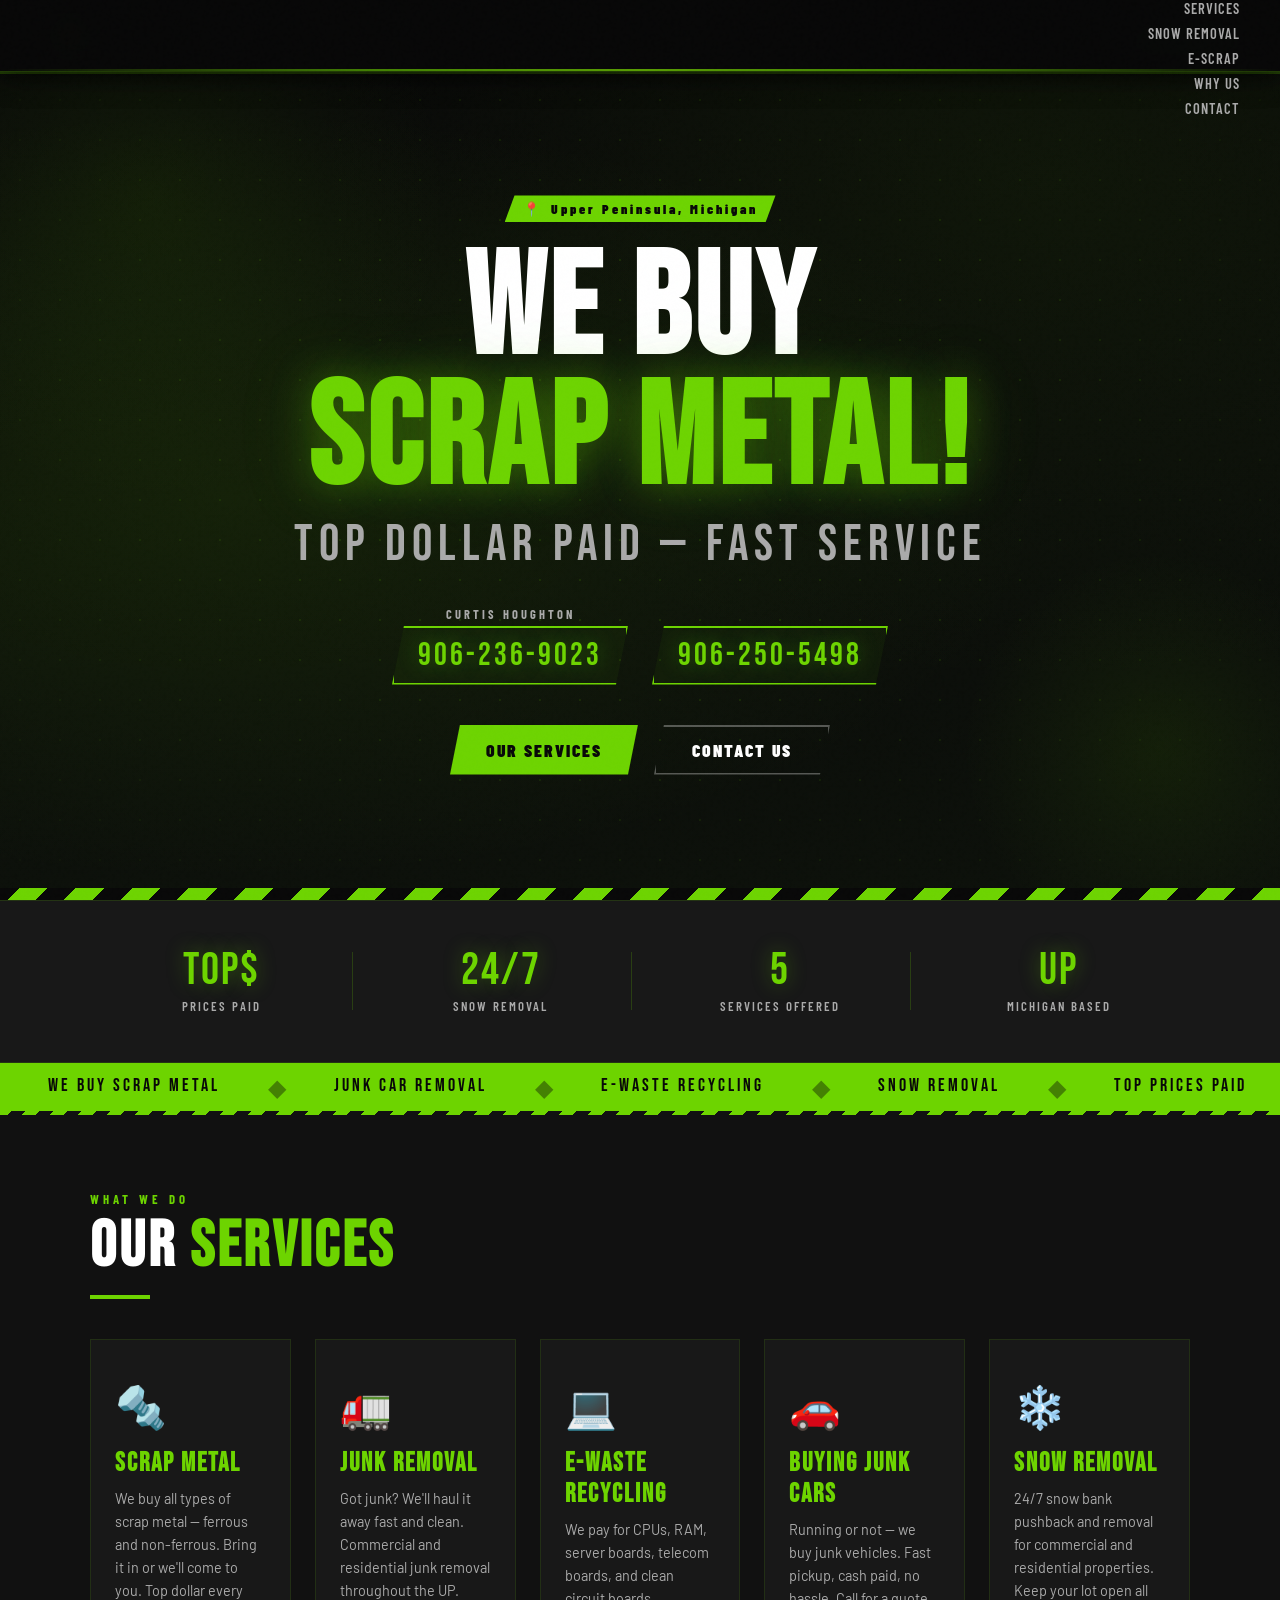
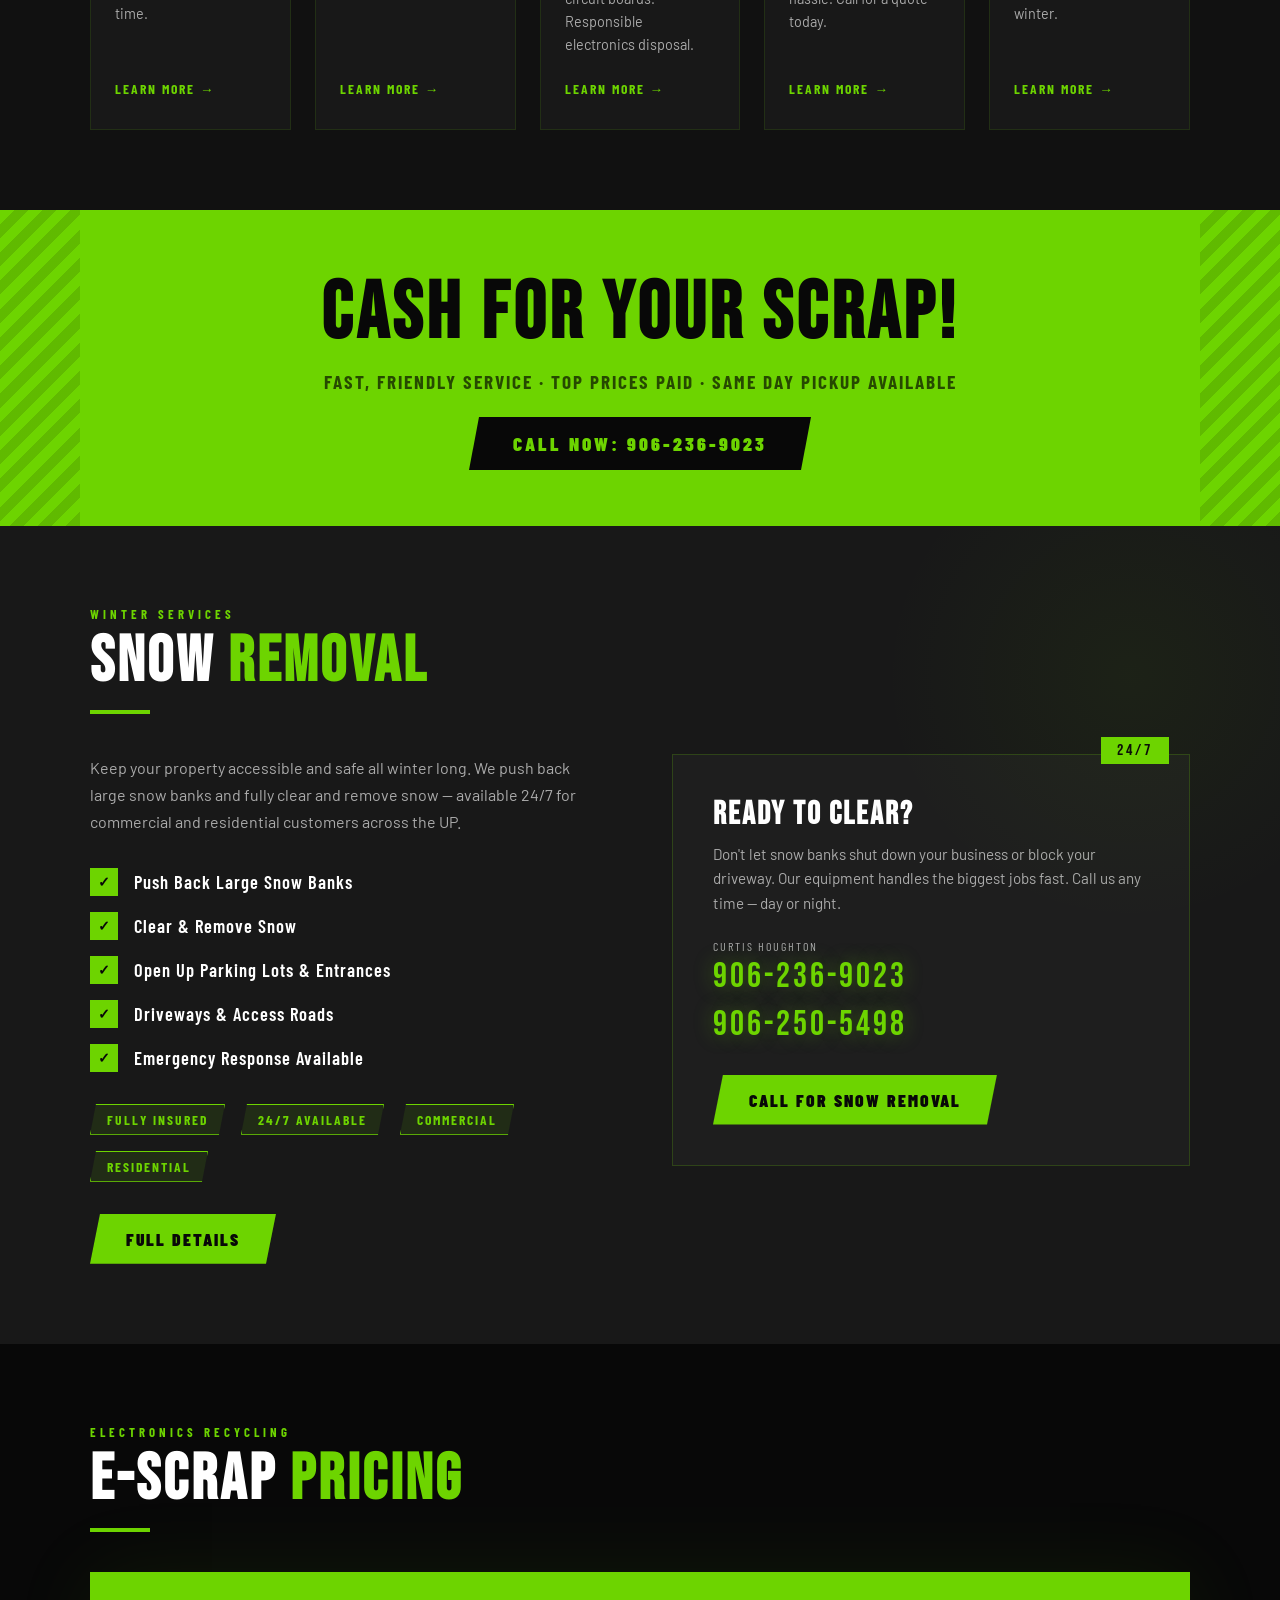
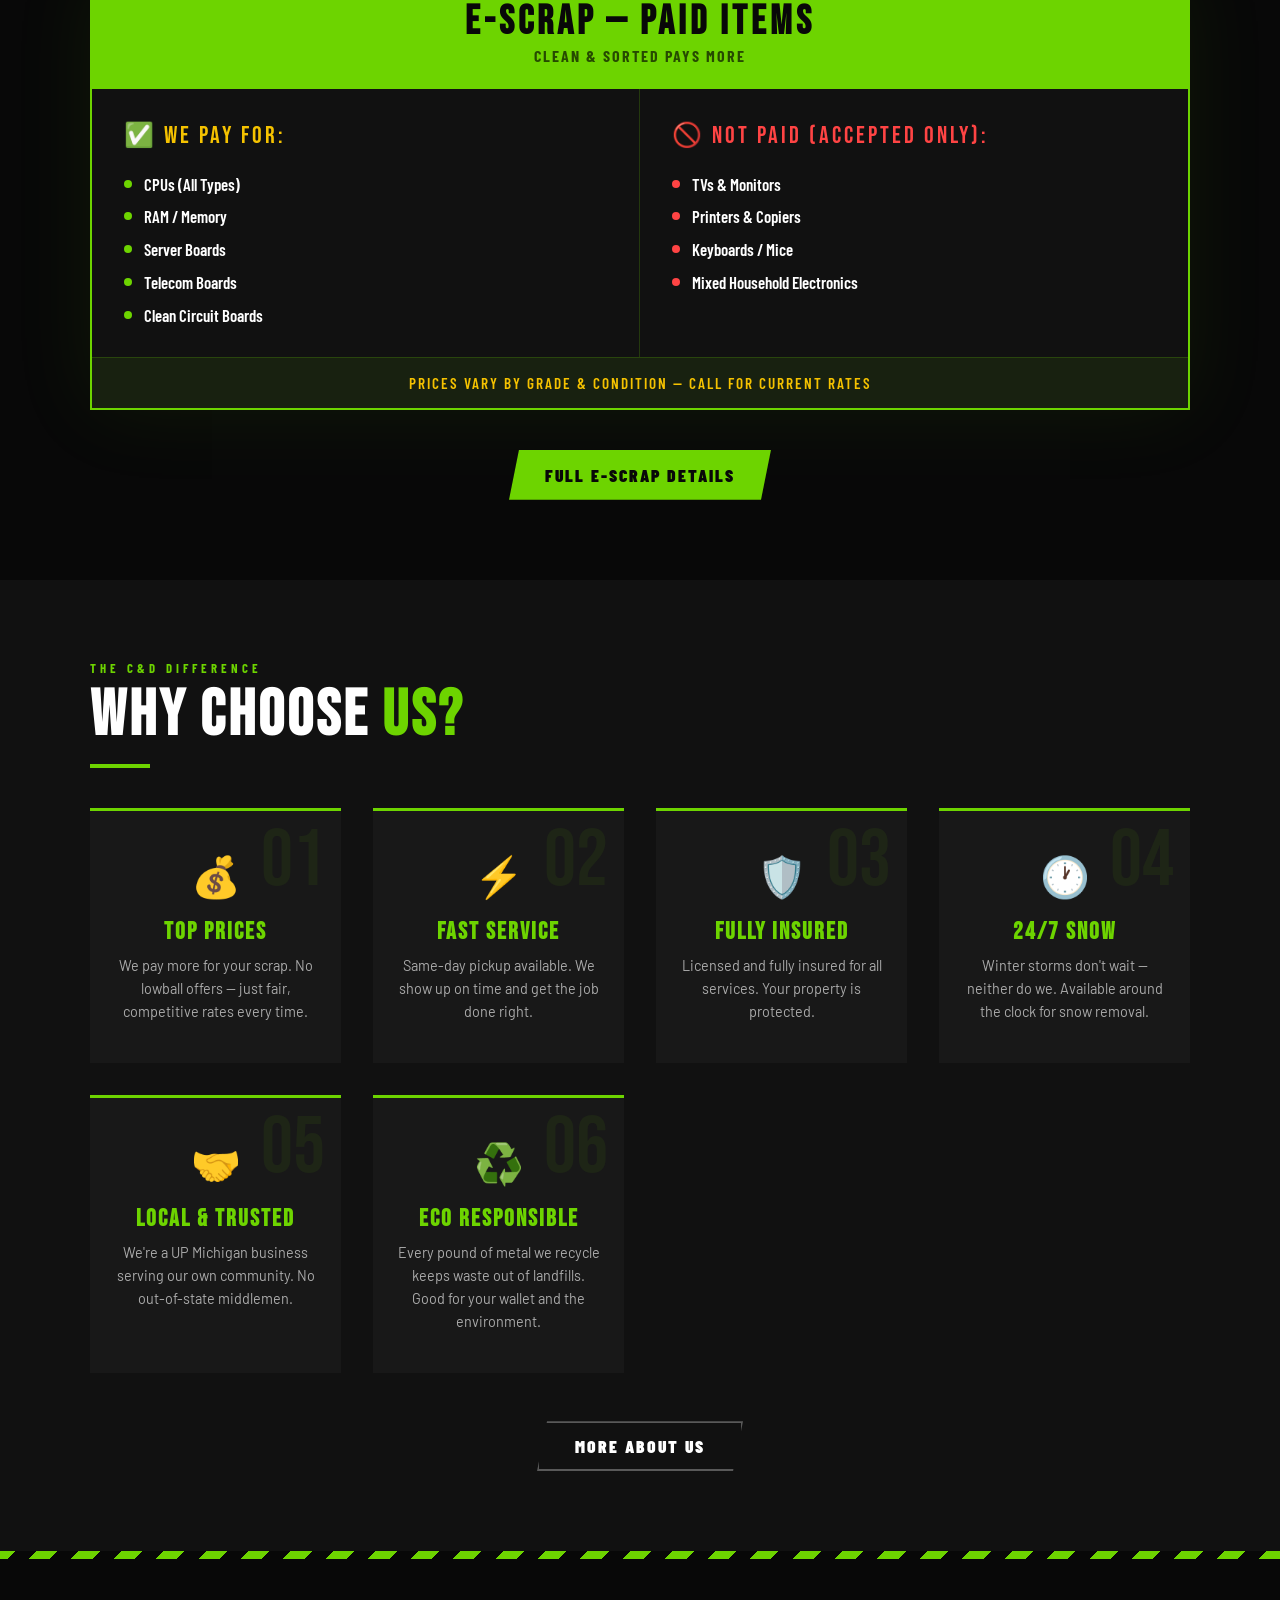
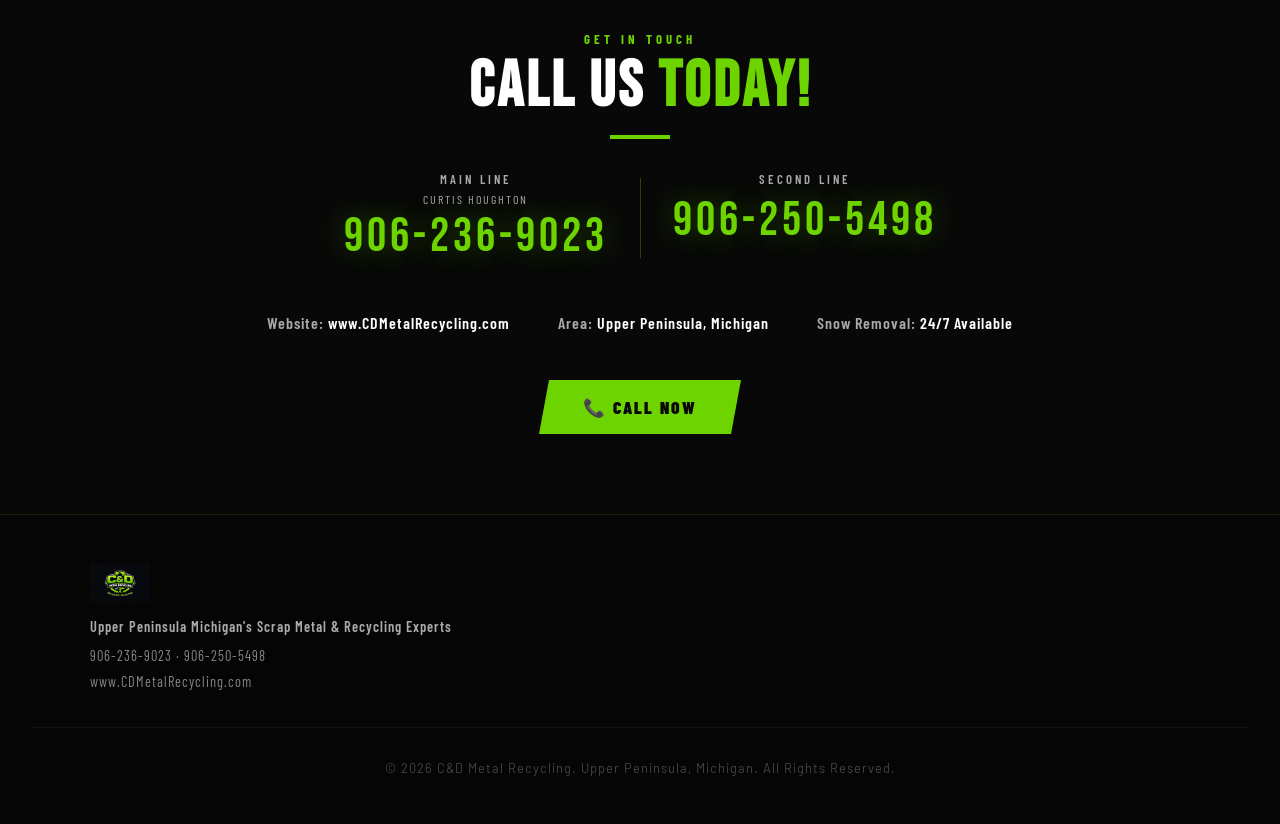
==== index.html @ 061570cd "Rename index (1).html to index.html" ====
<!DOCTYPE html>
<html lang="en">
<head>
<meta charset="UTF-8">
<meta name="viewport" content="width=device-width, initial-scale=1.0">
<title>C&D Metal Recycling | We Buy Scrap Metal | Marquette, MI</title>
<meta name="description" content="C&D Metal Recycling buys scrap metal, junk cars, and e-waste in Michigan's Upper Peninsula. 24/7 snow removal. Call 906-236-9023 for a same-day quote.">
<meta property="og:title" content="C&D Metal Recycling | We Buy Scrap Metal | UP Michigan">
<meta property="og:description" content="Top dollar paid for scrap metal, junk cars & e-waste. 24/7 snow removal. Serving the Upper Peninsula of Michigan.">
<meta property="og:image" content="logo.png">
<meta property="og:type" content="website">
<link rel="canonical" href="https://www.cdmetalrecycling.com/">
<link rel="icon" href="logo.png">
<link rel="preconnect" href="https://fonts.googleapis.com">
<link rel="preconnect" href="https://fonts.gstatic.com" crossorigin>
<link rel="stylesheet" href="https://fonts.googleapis.com/css2?family=Bebas+Neue&family=Barlow+Condensed:wght@400;600;700;900&family=Barlow:wght@400;500;600&display=swap" media="print" onload="this.media='all'">
<noscript><link rel="stylesheet" href="https://fonts.googleapis.com/css2?family=Bebas+Neue&family=Barlow+Condensed:wght@400;600;700;900&family=Barlow:wght@400;500;600&display=swap"></noscript>
<link rel="stylesheet" href="shared.css">
<noscript><style>.reveal { opacity: 1; transform: none; }</style></noscript>
<style>
  /* ── HERO ── */
  .hero {
    min-height: 100vh; display: flex; align-items: center; justify-content: center;
    position: relative; overflow: hidden; padding-top: 70px;
  }
  .hero-bg {
    position: absolute; inset: 0;
    background:
      radial-gradient(ellipse at 18% 55%, rgba(109,212,0,0.10) 0%, transparent 55%),
      radial-gradient(ellipse at 82% 20%, rgba(109,212,0,0.06) 0%, transparent 50%),
      linear-gradient(180deg, #080808 0%, #0c100a 100%);
  }
  .hero-bg::after {
    content: '';
    position: absolute; inset: 0;
    background-image: radial-gradient(rgba(109,212,0,0.12) 1px, transparent 1px);
    background-size: 40px 40px;
    mask-image: radial-gradient(ellipse 80% 80% at 50% 50%, black 30%, transparent 100%);
  }
  .hero-orb {
    position: absolute; border-radius: 50%; pointer-events: none;
    background: radial-gradient(circle, rgba(109,212,0,0.08), transparent 70%);
    animation: pulse-orb 6s ease-in-out infinite;
  }
  .hero-orb-1 { width: 600px; height: 600px; top: -100px; left: -150px; animation-delay: 0s; }
  .hero-orb-2 { width: 400px; height: 400px; bottom: -50px; right: -80px; animation-delay: 3s; }
  @keyframes pulse-orb { 0%,100% { transform: scale(1); opacity: 0.6; } 50% { transform: scale(1.1); opacity: 1; } }
  .hero-stripes {
    position: absolute; bottom: 0; left: 0; right: 0; height: 12px;
    background: repeating-linear-gradient(-45deg, var(--green) 0px, var(--green) 20px, #080808 20px, #080808 40px);
  }
  .hero-content {
    position: relative; z-index: 2; text-align: center;
    padding: 2rem; max-width: 1000px;
    animation: fadeUp 0.9s ease both;
  }
  @keyframes fadeUp { from { opacity: 0; transform: translateY(40px); } to { opacity: 1; transform: translateY(0); } }
  .hero-tag {
    display: inline-flex; align-items: center; gap: 8px;
    background: var(--green); color: var(--black);
    font-family: 'Barlow Condensed', sans-serif; font-weight: 900;
    font-size: 0.85rem; letter-spacing: 3px; padding: 5px 18px;
    margin-bottom: 1.5rem;
    clip-path: polygon(10px 0%, 100% 0%, calc(100% - 10px) 100%, 0% 100%);
  }
  .hero h1 {
    font-family: 'Bebas Neue', sans-serif;
    font-size: clamp(4rem, 12vw, 9rem);
    line-height: 0.9; letter-spacing: 4px; margin-bottom: 0.5rem;
  }
  .hero h1 .green { color: var(--green); text-shadow: 0 0 40px var(--green-glow), 0 0 80px rgba(109,212,0,0.2); }
  .hero-sub {
    font-family: 'Bebas Neue', sans-serif;
    font-size: clamp(1.8rem, 5vw, 3.2rem);
    color: var(--gray); letter-spacing: 6px; margin-bottom: 2rem;
  }
  .hero-phones { display: flex; gap: 1.5rem; justify-content: center; flex-wrap: wrap; margin-bottom: 2.5rem; align-items: flex-end; }
  .phone-badge-wrap { display: flex; flex-direction: column; align-items: center; gap: 5px; }
  .phone-badge-name { font-family: 'Barlow Condensed', sans-serif; font-weight: 700; font-size: 0.78rem; letter-spacing: 3px; text-transform: uppercase; color: var(--gray); }
  .phone-badge {
    font-family: 'Bebas Neue', sans-serif; font-size: 2rem;
    color: var(--green); text-shadow: 0 0 20px var(--green-glow);
    letter-spacing: 3px; border: 2px solid var(--green);
    padding: 8px 24px; position: relative; text-decoration: none;
    transition: all 0.2s;
    clip-path: polygon(12px 0%, 100% 0%, calc(100% - 12px) 100%, 0% 100%);
    background: rgba(109,212,0,0.05);
  }
  .phone-badge:hover { background: var(--green); color: var(--black); text-shadow: none; transform: scale(1.05); }
  .hero-btns { display: flex; gap: 1rem; justify-content: center; flex-wrap: wrap; }

  /* ── STATS STRIP ── */
  .stats-strip {
    background: var(--dark2); border-top: 1px solid rgba(109,212,0,0.15);
    border-bottom: 1px solid rgba(109,212,0,0.15); padding: 2rem;
  }
  .stats-inner { max-width: 1100px; margin: 0 auto; display: grid; grid-template-columns: repeat(4, 1fr); gap: 1rem; text-align: center; }
  @media (max-width: 640px) { .stats-inner { grid-template-columns: repeat(2, 1fr); } }
  .stat-item { padding: 1rem; position: relative; }
  .stat-item:not(:last-child)::after {
    content: ''; position: absolute; right: 0; top: 20%; bottom: 20%;
    width: 1px; background: rgba(109,212,0,0.2);
  }
  @media (max-width: 640px) { .stat-item:nth-child(2)::after, .stat-item:nth-child(4)::after { display: none; } }
  .stat-num {
    font-family: 'Bebas Neue', sans-serif; font-size: 2.8rem;
    color: var(--green); letter-spacing: 2px;
    text-shadow: 0 0 20px var(--green-glow); line-height: 1;
  }
  .stat-label {
    font-family: 'Barlow Condensed', sans-serif; font-weight: 600;
    font-size: 0.8rem; letter-spacing: 2px; color: var(--gray);
    text-transform: uppercase; margin-top: 4px;
  }

  /* ── TICKER ── */
  .ticker-bar { background: var(--green); padding: 12px 0; overflow: hidden; }
  .ticker-inner { display: flex; animation: ticker 22s linear infinite; white-space: nowrap; }
  .ticker-item { font-family: 'Bebas Neue', sans-serif; font-size: 1.1rem; letter-spacing: 3px; color: var(--black); padding: 0 3rem; }
  .ticker-sep { color: var(--black); opacity: 0.4; font-size: 1.5rem; line-height: 1; }
  @keyframes ticker { 0% { transform: translateX(0); } 100% { transform: translateX(-50%); } }

  /* ── SERVICES ── */
  #services { background: var(--dark); position: relative; padding: 5rem 2rem; }
  #services::before {
    content: ''; position: absolute; top: 0; left: 0; right: 0; height: 4px;
    background: repeating-linear-gradient(-45deg, var(--green) 0, var(--green) 10px, transparent 10px, transparent 20px);
  }
  .services-grid { display: grid; grid-template-columns: repeat(auto-fit, minmax(200px, 1fr)); gap: 1.5rem; }
  .service-card {
    background: var(--dark2); border: 1px solid rgba(109,212,0,0.12);
    padding: 2.5rem 1.5rem 2rem; position: relative; overflow: hidden;
    transition: all 0.3s; display: flex; flex-direction: column;
    text-decoration: none; color: inherit;
  }
  .service-card::before {
    content: ''; position: absolute; bottom: 0; left: 0; right: 0; height: 3px;
    background: linear-gradient(90deg, var(--green), var(--green-bright));
    transform: scaleX(0); transform-origin: left; transition: transform 0.35s;
  }
  .service-card::after {
    content: ''; position: absolute; top: 0; right: 0;
    width: 80px; height: 80px;
    background: radial-gradient(circle at top right, rgba(109,212,0,0.08), transparent 70%);
    transition: opacity 0.3s; opacity: 0;
  }
  .service-card:hover { border-color: rgba(109,212,0,0.45); transform: translateY(-6px); box-shadow: 0 16px 50px rgba(109,212,0,0.12); }
  .service-card:hover::before { transform: scaleX(1); }
  .service-card:hover::after { opacity: 1; }
  .service-icon { font-size: 2.6rem; margin-bottom: 1rem; display: block; }
  .service-card h3 { font-family: 'Bebas Neue', sans-serif; font-size: 1.6rem; letter-spacing: 2px; color: var(--green); margin-bottom: 0.5rem; }
  .service-card p { font-size: 0.9rem; color: var(--gray); line-height: 1.6; flex: 1; }
  .service-arrow {
    display: inline-flex; align-items: center; gap: 6px; margin-top: 1.5rem;
    font-family: 'Barlow Condensed', sans-serif; font-weight: 700;
    font-size: 0.85rem; letter-spacing: 2px; text-transform: uppercase;
    color: var(--green); transition: gap 0.2s;
  }
  .service-card:hover .service-arrow { gap: 10px; }

  /* CTA override — larger font than shared.css default */
  .cta-band h2 { font-size: clamp(2.5rem, 7vw, 5rem); }
  .cta-band p { font-size: 1.2rem; }

  /* ── SNOW REMOVAL ── */
  #snow { background: var(--dark2); position: relative; overflow: hidden; padding: 5rem 2rem; }
  #snow::after {
    content: ''; position: absolute; top: -100px; right: -100px;
    width: 500px; height: 500px;
    background: radial-gradient(circle, rgba(109,212,0,0.05) 0%, transparent 70%);
    pointer-events: none;
  }
  .snow-layout { display: grid; grid-template-columns: 1fr 1fr; gap: 4rem; align-items: start; }
  @media (max-width: 768px) { .snow-layout { grid-template-columns: 1fr; gap: 2rem; } }
  .snow-checklist { list-style: none; display: flex; flex-direction: column; gap: 1rem; margin-bottom: 2rem; }
  .snow-checklist li {
    display: flex; align-items: center; gap: 1rem;
    font-family: 'Barlow Condensed', sans-serif; font-weight: 600;
    font-size: 1.15rem; letter-spacing: 1px;
  }
  .snow-checklist li::before {
    content: '✓'; width: 28px; height: 28px;
    background: var(--green); color: var(--black); font-weight: 900;
    display: flex; align-items: center; justify-content: center;
    flex-shrink: 0; font-size: 0.9rem;
  }
  .snow-right {
    background: var(--dark3); border: 1px solid rgba(109,212,0,0.2);
    padding: 2.5rem; position: relative;
  }
  .snow-right::before {
    content: '24/7'; position: absolute; top: -18px; right: 20px;
    font-family: 'Bebas Neue', sans-serif; font-size: 1rem; letter-spacing: 3px;
    background: var(--green); color: var(--black); padding: 4px 16px;
  }
  .snow-right h3 { font-family: 'Bebas Neue', sans-serif; font-size: 2rem; letter-spacing: 2px; margin-bottom: 0.5rem; }
  .snow-right p { color: var(--gray); line-height: 1.6; margin-bottom: 1.5rem; font-size: 0.95rem; }
  .snow-phone { font-family: 'Bebas Neue', sans-serif; font-size: 2.2rem; color: var(--green); letter-spacing: 3px; text-shadow: 0 0 20px var(--green-glow); display: block; margin-bottom: 0.3rem; text-decoration: none; }
  .snow-phone:hover { color: var(--green-bright); }

  /* ── E-SCRAP ── */
  #escrap { background: var(--black); padding: 5rem 2rem; }
  .escrap-board { background: var(--dark); border: 2px solid var(--green); overflow: hidden; box-shadow: 0 0 80px rgba(109,212,0,0.08); }
  .escrap-header { background: var(--green); padding: 1.5rem 2rem; text-align: center; }
  .escrap-header h2 { font-family: 'Bebas Neue', sans-serif; font-size: 2.5rem; color: var(--black); letter-spacing: 4px; }
  .escrap-header p { font-family: 'Barlow Condensed', sans-serif; font-weight: 700; color: rgba(0,0,0,0.65); letter-spacing: 2px; font-size: 1rem; text-transform: uppercase; }
  .escrap-cols { display: grid; grid-template-columns: 1fr 1fr; }
  @media (max-width: 600px) { .escrap-cols { grid-template-columns: 1fr; } }
  .escrap-col { padding: 2rem; }
  .escrap-col:first-child { border-right: 1px solid rgba(109,212,0,0.2); }
  .escrap-col-title { font-family: 'Bebas Neue', sans-serif; font-size: 1.5rem; letter-spacing: 3px; margin-bottom: 1.5rem; }
  .escrap-col-title.paid { color: var(--yellow); }
  .escrap-col-title.notpaid { color: #ff4444; }
  .escrap-list { list-style: none; display: flex; flex-direction: column; gap: 0.8rem; }
  .escrap-list li { display: flex; align-items: center; gap: 0.75rem; font-family: 'Barlow Condensed', sans-serif; font-weight: 600; font-size: 1.05rem; }
  .escrap-list li .dot { width: 8px; height: 8px; border-radius: 50%; flex-shrink: 0; }
  .dot.green { background: var(--green); }
  .dot.red { background: #ff4444; }
  .escrap-footer { background: rgba(109,212,0,0.08); border-top: 1px solid rgba(109,212,0,0.2); padding: 1rem 2rem; text-align: center; font-family: 'Barlow Condensed', sans-serif; font-weight: 600; color: var(--yellow); letter-spacing: 2px; font-size: 0.95rem; text-transform: uppercase; }

  /* ── WHY US ── */
  #why { background: var(--dark); padding: 5rem 2rem; }
  .why-grid { display: grid; grid-template-columns: repeat(auto-fit, minmax(220px, 1fr)); gap: 2rem; }
  .why-card {
    text-align: center; padding: 2.5rem 1.5rem;
    background: var(--dark2); border-top: 3px solid var(--green);
    position: relative; transition: all 0.3s;
  }
  .why-card:hover { background: var(--dark3); box-shadow: 0 8px 40px rgba(109,212,0,0.1); transform: translateY(-5px); }
  .why-num { font-family: 'Bebas Neue', sans-serif; font-size: 5rem; color: rgba(109,212,0,0.07); position: absolute; top: 10px; right: 16px; line-height: 1; }
  .why-icon { font-size: 2.5rem; margin-bottom: 1rem; display: block; }
  .why-card h3 { font-family: 'Bebas Neue', sans-serif; font-size: 1.5rem; letter-spacing: 2px; color: var(--green); margin-bottom: 0.5rem; }
  .why-card p { color: var(--gray); font-size: 0.9rem; line-height: 1.6; }

  /* ── CONTACT ── */
  #contact { background: var(--black); text-align: center; position: relative; overflow: hidden; padding: 5rem 2rem; }
  #contact::before {
    content: ''; position: absolute; top: 0; left: 0; right: 0; height: 8px;
    background: repeating-linear-gradient(-45deg, var(--green) 0, var(--green) 15px, #080808 15px, #080808 30px);
  }
  .contact-phones { display: flex; gap: 2rem; justify-content: center; flex-wrap: wrap; margin: 2rem 0; }
  .contact-phone-block { text-align: center; }
  .contact-phone-label { font-family: 'Barlow Condensed', sans-serif; font-weight: 600; font-size: 0.8rem; letter-spacing: 3px; color: var(--gray); text-transform: uppercase; margin-bottom: 0.3rem; }
  .contact-phone-num { font-family: 'Bebas Neue', sans-serif; font-size: 3rem; color: var(--green); text-shadow: 0 0 30px var(--green-glow); letter-spacing: 4px; text-decoration: none; transition: all 0.2s; display: block; }
  .contact-phone-num:hover { color: var(--green-bright); text-shadow: 0 0 50px var(--green-glow); }
  .contact-divider { width: 1px; height: 80px; background: rgba(109,212,0,0.3); align-self: center; }
  @media (max-width: 600px) { .contact-divider { display: none; } }
  .contact-details { margin-top: 3rem; display: flex; gap: 3rem; justify-content: center; flex-wrap: wrap; }
  .contact-detail { font-family: 'Barlow Condensed', sans-serif; font-weight: 600; font-size: 1rem; color: var(--gray); letter-spacing: 1px; }
  .contact-detail span { color: var(--white); }
</style>
</head>
<body>

<!-- NAV -->
<nav>
  <a class="nav-logo" href="index.html"><img src="logo.png" alt="C&D Metal Recycling"></a>
  <ul class="nav-links">
    <li><a href="services.html">Services</a></li>
    <li><a href="snow-removal.html">Snow Removal</a></li>
    <li><a href="escrap.html">E-Scrap</a></li>
    <li><a href="why-us.html">Why Us</a></li>
    <li><a href="contact.html">Contact</a></li>
  </ul>
  <div class="nav-contact-block"><div class="nav-contact-inner"><span class="nav-contact-name">Curtis Houghton</span><a href="tel:9062369023" class="nav-phone">906-236-9023</a></div></div>
  <div class="hamburger"><span></span><span></span><span></span></div>
</nav>

<!-- HERO -->
<section class="hero">
  <div class="hero-bg"></div>
  <div class="hero-orb hero-orb-1"></div>
  <div class="hero-orb hero-orb-2"></div>
  <div class="hero-content">
    <div class="hero-tag"><span aria-hidden="true">📍</span> Upper Peninsula, Michigan</div>
    <h1>WE BUY<br><span class="green">SCRAP METAL!</span></h1>
    <div class="hero-sub">TOP DOLLAR PAID — FAST SERVICE</div>
    <div class="hero-phones">
      <div class="phone-badge-wrap"><span class="phone-badge-name">Curtis Houghton</span><a href="tel:9062369023" class="phone-badge">906-236-9023</a></div>
      <a href="tel:9062505498" class="phone-badge">906-250-5498</a>
    </div>
    <div class="hero-btns">
      <a href="services.html" class="btn-primary">Our Services</a>
      <a href="contact.html" class="btn-outline">Contact Us</a>
    </div>
  </div>
  <div class="hero-stripes"></div>
</section>

<!-- STATS STRIP -->
<div class="stats-strip">
  <div class="stats-inner">
    <div class="stat-item">
      <div class="stat-num">TOP$</div>
      <div class="stat-label">Prices Paid</div>
    </div>
    <div class="stat-item">
      <div class="stat-num">24/7</div>
      <div class="stat-label">Snow Removal</div>
    </div>
    <div class="stat-item">
      <div class="stat-num">5</div>
      <div class="stat-label">Services Offered</div>
    </div>
    <div class="stat-item">
      <div class="stat-num">UP</div>
      <div class="stat-label">Michigan Based</div>
    </div>
  </div>
</div>

<!-- TICKER -->
<div class="ticker-bar" aria-hidden="true">
  <div class="ticker-inner">
    <span class="ticker-item">WE BUY SCRAP METAL</span><span class="ticker-sep">◆</span>
    <span class="ticker-item">JUNK CAR REMOVAL</span><span class="ticker-sep">◆</span>
    <span class="ticker-item">E-WASTE RECYCLING</span><span class="ticker-sep">◆</span>
    <span class="ticker-item">SNOW REMOVAL</span><span class="ticker-sep">◆</span>
    <span class="ticker-item">TOP PRICES PAID</span><span class="ticker-sep">◆</span>
    <span class="ticker-item">FULLY INSURED</span><span class="ticker-sep">◆</span>
    <span class="ticker-item">24/7 SERVICE</span><span class="ticker-sep">◆</span>
    <span class="ticker-item">WE BUY SCRAP METAL</span><span class="ticker-sep">◆</span>
    <span class="ticker-item">JUNK CAR REMOVAL</span><span class="ticker-sep">◆</span>
    <span class="ticker-item">E-WASTE RECYCLING</span><span class="ticker-sep">◆</span>
    <span class="ticker-item">SNOW REMOVAL</span><span class="ticker-sep">◆</span>
    <span class="ticker-item">TOP PRICES PAID</span><span class="ticker-sep">◆</span>
    <span class="ticker-item">FULLY INSURED</span><span class="ticker-sep">◆</span>
    <span class="ticker-item">24/7 SERVICE</span><span class="ticker-sep">◆</span>
  </div>
</div>

<!-- SERVICES -->
<section id="services">
  <div class="section-inner">
    <div class="reveal">
      <p class="section-label">What We Do</p>
      <h2 class="section-title">OUR <span class="green">SERVICES</span></h2>
      <div class="divider"></div>
    </div>
    <div class="services-grid reveal">
      <a class="service-card" href="services.html#scrap-metal">
        <span class="service-icon" aria-hidden="true">🔩</span>
        <h3>Scrap Metal</h3>
        <p>We buy all types of scrap metal — ferrous and non-ferrous. Bring it in or we'll come to you. Top dollar every time.</p>
        <span class="service-arrow">Learn More →</span>
      </a>
      <a class="service-card" href="services.html#junk-removal">
        <span class="service-icon" aria-hidden="true">🚛</span>
        <h3>Junk Removal</h3>
        <p>Got junk? We'll haul it away fast and clean. Commercial and residential junk removal throughout the UP.</p>
        <span class="service-arrow">Learn More →</span>
      </a>
      <a class="service-card" href="escrap.html">
        <span class="service-icon" aria-hidden="true">💻</span>
        <h3>E-Waste Recycling</h3>
        <p>We pay for CPUs, RAM, server boards, telecom boards, and clean circuit boards. Responsible electronics disposal.</p>
        <span class="service-arrow">Learn More →</span>
      </a>
      <a class="service-card" href="services.html#junk-cars">
        <span class="service-icon" aria-hidden="true">🚗</span>
        <h3>Buying Junk Cars</h3>
        <p>Running or not — we buy junk vehicles. Fast pickup, cash paid, no hassle. Call for a quote today.</p>
        <span class="service-arrow">Learn More →</span>
      </a>
      <a class="service-card" href="snow-removal.html">
        <span class="service-icon" aria-hidden="true">❄️</span>
        <h3>Snow Removal</h3>
        <p>24/7 snow bank pushback and removal for commercial and residential properties. Keep your lot open all winter.</p>
        <span class="service-arrow">Learn More →</span>
      </a>
    </div>
  </div>
</section>

<!-- CTA BAND -->
<div class="cta-band">
  <h2>CASH FOR YOUR SCRAP!</h2>
  <p>Fast, Friendly Service · Top Prices Paid · Same Day Pickup Available</p>
  <a href="tel:9062369023" class="btn-dark">Call Now: 906-236-9023</a>
</div>

<!-- SNOW REMOVAL -->
<section id="snow">
  <div class="section-inner">
    <div class="reveal">
      <p class="section-label">Winter Services</p>
      <h2 class="section-title">SNOW <span class="green">REMOVAL</span></h2>
      <div class="divider"></div>
    </div>
    <div class="snow-layout reveal">
      <div class="snow-left">
        <p style="color:var(--gray); line-height:1.7; margin-bottom:2rem; font-size:1rem;">Keep your property accessible and safe all winter long. We push back large snow banks and fully clear and remove snow — available 24/7 for commercial and residential customers across the UP.</p>
        <ul class="snow-checklist">
          <li>Push Back Large Snow Banks</li>
          <li>Clear &amp; Remove Snow</li>
          <li>Open Up Parking Lots &amp; Entrances</li>
          <li>Driveways &amp; Access Roads</li>
          <li>Emergency Response Available</li>
        </ul>
        <div class="badge-row" style="margin-top: 2rem;">
          <span class="badge">Fully Insured</span>
          <span class="badge">24/7 Available</span>
          <span class="badge">Commercial</span>
          <span class="badge">Residential</span>
        </div>
        <div style="margin-top:2rem;">
          <a href="snow-removal.html" class="btn-primary">Full Details</a>
        </div>
      </div>
      <div class="snow-right">
        <h3>READY TO CLEAR?</h3>
        <p>Don't let snow banks shut down your business or block your driveway. Our equipment handles the biggest jobs fast. Call us any time — day or night.</p>
        <div><span style="font-family:'Barlow Condensed',sans-serif;font-size:0.75rem;letter-spacing:2px;color:var(--gray);text-transform:uppercase;display:block;margin-bottom:2px;">Curtis Houghton</span><a href="tel:9062369023" class="snow-phone">906-236-9023</a></div>
        <a href="tel:9062505498" class="snow-phone">906-250-5498</a>
        <a href="tel:9062369023" class="btn-primary" style="margin-top:1.5rem; display:inline-block;">Call For Snow Removal</a>
      </div>
    </div>
  </div>
</section>

<!-- E-SCRAP -->
<section id="escrap">
  <div class="section-inner">
    <div class="reveal">
      <p class="section-label">Electronics Recycling</p>
      <h2 class="section-title">E-SCRAP <span class="green">PRICING</span></h2>
      <div class="divider"></div>
    </div>
    <div class="escrap-board reveal">
      <div class="escrap-header">
        <h2>E-SCRAP — PAID ITEMS</h2>
        <p>Clean &amp; Sorted Pays More</p>
      </div>
      <div class="escrap-cols">
        <div class="escrap-col">
          <div class="escrap-col-title paid">✅ WE PAY FOR:</div>
          <ul class="escrap-list">
            <li><span class="dot green" aria-hidden="true"></span>CPUs (All Types)</li>
            <li><span class="dot green" aria-hidden="true"></span>RAM / Memory</li>
            <li><span class="dot green" aria-hidden="true"></span>Server Boards</li>
            <li><span class="dot green" aria-hidden="true"></span>Telecom Boards</li>
            <li><span class="dot green" aria-hidden="true"></span>Clean Circuit Boards</li>
          </ul>
        </div>
        <div class="escrap-col">
          <div class="escrap-col-title notpaid">🚫 NOT PAID (Accepted Only):</div>
          <ul class="escrap-list">
            <li><span class="dot red" aria-hidden="true"></span>TVs &amp; Monitors</li>
            <li><span class="dot red" aria-hidden="true"></span>Printers &amp; Copiers</li>
            <li><span class="dot red" aria-hidden="true"></span>Keyboards / Mice</li>
            <li><span class="dot red" aria-hidden="true"></span>Mixed Household Electronics</li>
          </ul>
        </div>
      </div>
      <div class="escrap-footer">Prices Vary by Grade &amp; Condition — Call for Current Rates</div>
    </div>
    <div style="text-align:center; margin-top:2.5rem;" class="reveal">
      <a href="escrap.html" class="btn-primary">Full E-Scrap Details</a>
    </div>
  </div>
</section>

<!-- WHY US -->
<section id="why">
  <div class="section-inner">
    <div class="reveal">
      <p class="section-label">The C&amp;D Difference</p>
      <h2 class="section-title">WHY CHOOSE <span class="green">US?</span></h2>
      <div class="divider"></div>
    </div>
    <div class="why-grid reveal">
      <div class="why-card">
        <span class="why-num" aria-hidden="true">01</span>
        <span class="why-icon" aria-hidden="true">💰</span>
        <h3>Top Prices</h3>
        <p>We pay more for your scrap. No lowball offers — just fair, competitive rates every time.</p>
      </div>
      <div class="why-card">
        <span class="why-num" aria-hidden="true">02</span>
        <span class="why-icon" aria-hidden="true">⚡</span>
        <h3>Fast Service</h3>
        <p>Same-day pickup available. We show up on time and get the job done right.</p>
      </div>
      <div class="why-card">
        <span class="why-num" aria-hidden="true">03</span>
        <span class="why-icon" aria-hidden="true">🛡️</span>
        <h3>Fully Insured</h3>
        <p>Licensed and fully insured for all services. Your property is protected.</p>
      </div>
      <div class="why-card">
        <span class="why-num" aria-hidden="true">04</span>
        <span class="why-icon" aria-hidden="true">🕐</span>
        <h3>24/7 Snow</h3>
        <p>Winter storms don't wait — neither do we. Available around the clock for snow removal.</p>
      </div>
      <div class="why-card">
        <span class="why-num" aria-hidden="true">05</span>
        <span class="why-icon" aria-hidden="true">🤝</span>
        <h3>Local &amp; Trusted</h3>
        <p>We're a UP Michigan business serving our own community. No out-of-state middlemen.</p>
      </div>
      <div class="why-card">
        <span class="why-num" aria-hidden="true">06</span>
        <span class="why-icon" aria-hidden="true">♻️</span>
        <h3>Eco Responsible</h3>
        <p>Every pound of metal we recycle keeps waste out of landfills. Good for your wallet and the environment.</p>
      </div>
    </div>
    <div style="text-align:center; margin-top:3rem;" class="reveal">
      <a href="why-us.html" class="btn-outline">More About Us</a>
    </div>
  </div>
</section>

<!-- CONTACT -->
<section id="contact">
  <div class="section-inner">
    <div class="reveal">
      <p class="section-label">Get In Touch</p>
      <h2 class="section-title">CALL US <span class="green">TODAY!</span></h2>
      <div class="divider" style="margin:0 auto 2rem;"></div>
    </div>
    <div class="contact-phones reveal">
      <div class="contact-phone-block">
        <div class="contact-phone-label">Main Line</div>
        <div><span style="font-family:'Barlow Condensed',sans-serif;font-size:0.75rem;letter-spacing:2px;color:var(--gray);text-transform:uppercase;display:block;margin-bottom:2px;">Curtis Houghton</span><a href="tel:9062369023" class="contact-phone-num">906-236-9023</a></div>
      </div>
      <div class="contact-divider"></div>
      <div class="contact-phone-block">
        <div class="contact-phone-label">Second Line</div>
        <a href="tel:9062505498" class="contact-phone-num">906-250-5498</a>
      </div>
    </div>
    <div class="contact-details reveal">
      <div class="contact-detail">Website: <span>www.CDMetalRecycling.com</span></div>
      <div class="contact-detail">Area: <span>Upper Peninsula, Michigan</span></div>
      <div class="contact-detail">Snow Removal: <span>24/7 Available</span></div>
    </div>
    <div style="margin-top:3rem;" class="reveal">
      <a href="contact.html" class="btn-primary" style="font-size:1.1rem; padding:16px 44px;">📞 CALL NOW</a>
    </div>
  </div>
</section>

<!-- FOOTER -->
<footer>
  <div class="footer-inner">
    <div>
      <div class="footer-logo"><img src="logo.png" alt="C&D Metal Recycling"></div>
      <div class="footer-tagline">Upper Peninsula Michigan's Scrap Metal &amp; Recycling Experts</div>
      <div class="footer-contact-small">
        906-236-9023 · 906-250-5498<br>
        www.CDMetalRecycling.com
      </div>
    </div>
    <nav class="footer-nav">
      <a href="services.html">Services</a>
      <a href="snow-removal.html">Snow Removal</a>
      <a href="escrap.html">E-Scrap</a>
      <a href="why-us.html">Why Us</a>
      <a href="contact.html">Contact</a>
    </nav>
  </div>
  <div class="footer-copy">© <script>document.write(new Date().getFullYear())</script> C&amp;D Metal Recycling. Upper Peninsula, Michigan. All Rights Reserved.</div>
</footer>

<script type="application/ld+json">
{
  "@context": "https://schema.org",
  "@type": "LocalBusiness",
  "name": "C&D Metal Recycling",
  "telephone": ["906-236-9023", "906-250-5498"],
  "url": "https://www.cdmetalrecycling.com",
  "areaServed": "Upper Peninsula, Michigan",
  "priceRange": "$$",
  "description": "Scrap metal buying, junk removal, e-waste recycling, and 24/7 snow removal in Michigan's Upper Peninsula."
}
</script>

<script>
  const observer = new IntersectionObserver((entries) => {
    entries.forEach(e => { if (e.isIntersecting) e.target.classList.add('visible'); });
  }, { threshold: 0.1 });
  document.querySelectorAll('.reveal').forEach(r => observer.observe(r));

  const hamburger = document.querySelector('.hamburger');
  const navLinks = document.querySelector('.nav-links');
  hamburger.addEventListener('click', () => {
    hamburger.classList.toggle('open');
    navLinks.classList.toggle('open');
  });
  navLinks.querySelectorAll('a').forEach(link => {
    link.addEventListener('click', () => {
      hamburger.classList.remove('open');
      navLinks.classList.remove('open');
    });
  });
</script>
</body>
</html>
---- shared.css ----
/* ── SHARED STYLES — C&D Metal Recycling ── */
:root {
  --green: #6dd400;
  --green-bright: #8fff00;
  --green-dark: #4a9200;
  --green-glow: rgba(109,212,0,0.35);
  --black: #080808;
  --dark: #111111;
  --dark2: #181818;
  --dark3: #1e1e1e;
  --white: #ffffff;
  --gray: #aaaaaa;
  --yellow: #f5c200;
}

* { margin: 0; padding: 0; box-sizing: border-box; }
html { scroll-behavior: smooth; }
body { background: var(--black); color: var(--white); font-family: 'Barlow', sans-serif; overflow-x: hidden; }

body::before {
  content: '';
  position: fixed; inset: 0;
  background-image: url("data:image/svg+xml,%3Csvg viewBox='0 0 256 256' xmlns='http://www.w3.org/2000/svg'%3E%3Cfilter id='noise'%3E%3CfeTurbulence type='fractalNoise' baseFrequency='0.9' numOctaves='4' stitchTiles='stitch'/%3E%3C/filter%3E%3Crect width='100%25' height='100%25' filter='url(%23noise)' opacity='0.04'/%3E%3C/svg%3E");
  pointer-events: none; z-index: 9999; opacity: 0.4;
}

/* NAV */
nav {
  position: fixed; top: 0; left: 0; right: 0; z-index: 1000;
  background: rgba(8,8,8,0.97); backdrop-filter: blur(16px);
  border-bottom: 1px solid rgba(109,212,0,0.25);
  box-shadow: 0 1px 30px rgba(0,0,0,0.6), 0 2px 0 rgba(109,212,0,0.15);
  padding: 0 2.5rem;
  display: flex; align-items: center; justify-content: space-between;
  height: 72px; gap: 2rem;
}
nav::after {
  content: '';
  position: absolute; bottom: 0; left: 0; right: 0; height: 2px;
  background: linear-gradient(90deg, transparent 0%, var(--green) 30%, var(--green-bright) 50%, var(--green) 70%, transparent 100%);
  opacity: 0.6;
}
.nav-logo {
  display: flex; align-items: center; text-decoration: none;
  flex-shrink: 0; gap: 0.75rem;
}
.nav-logo img { height: 40px; width: auto; filter: drop-shadow(0 0 8px rgba(109,212,0,0.3)); }
.nav-links {
  display: flex; list-style: none; align-items: center;
  gap: 0.25rem; flex: 1; justify-content: center;
  margin: 0; padding: 0;
}
.nav-links li { flex: none; }
.nav-links a {
  display: flex; align-items: center;
  color: rgba(200,200,200,0.75); text-decoration: none;
  font-family: 'Barlow Condensed', sans-serif; font-weight: 700;
  font-size: 0.88rem; letter-spacing: 2px; text-transform: uppercase;
  padding: 0 1rem; height: 72px; white-space: nowrap;
  position: relative; transition: color 0.2s;
}
.nav-links a::before {
  content: '';
  position: absolute; bottom: 0; left: 50%; right: 50%;
  height: 2px; background: var(--green);
  transition: left 0.25s ease, right 0.25s ease;
}
.nav-links a:hover { color: var(--white); }
.nav-links a:hover::before { left: 1rem; right: 1rem; }
.nav-links a.active { color: var(--green); }
.nav-links a.active::before { left: 1rem; right: 1rem; background: var(--green); }

.nav-contact-block {
  display: flex; align-items: center; gap: 0.75rem;
  flex-shrink: 0;
}
.nav-contact-inner {
  display: flex; flex-direction: column; align-items: flex-end; gap: 1px;
}
.nav-contact-name {
  font-family: 'Barlow Condensed', sans-serif; font-weight: 600;
  font-size: 0.65rem; letter-spacing: 2.5px; text-transform: uppercase;
  color: rgba(170,170,170,0.6);
}
.nav-phone {
  font-family: 'Bebas Neue', sans-serif;
  font-size: 1.15rem; letter-spacing: 2px;
  color: var(--green); text-decoration: none; white-space: nowrap;
  text-shadow: 0 0 12px var(--green-glow);
  transition: color 0.2s, text-shadow 0.2s;
}
.nav-phone:hover { color: var(--green-bright); text-shadow: 0 0 20px var(--green-glow); }

.hamburger { display: none; flex-direction: column; gap: 5px; cursor: pointer; padding: 6px; flex-shrink: 0; }
.hamburger span { width: 22px; height: 2px; background: var(--green); display: block; transition: all 0.3s; border-radius: 1px; }

@media (max-width: 900px) {
  .nav-links { display: none; }
  .nav-contact-block { display: none; }
  nav { padding: 0 1.5rem; }
  .hamburger { display: flex; }
  .hamburger.open span:nth-child(1) { transform: translateY(7px) rotate(45deg); }
  .hamburger.open span:nth-child(2) { opacity: 0; }
  .hamburger.open span:nth-child(3) { transform: translateY(-7px) rotate(-45deg); }
  .nav-links.open {
    display: flex; flex-direction: column;
    position: fixed; top: 72px; left: 0; right: 0;
    background: rgba(8,8,8,0.99);
    border-bottom: 1px solid rgba(109,212,0,0.25);
    padding: 1rem 0 1.5rem; gap: 0; z-index: 999;
  }
  .nav-links.open li { flex: unset; }
  .nav-links.open a {
    height: auto; padding: 0.9rem 2rem; font-size: 1.1rem;
    color: rgba(200,200,200,0.85); letter-spacing: 2.5px;
    border-bottom: 1px solid rgba(109,212,0,0.08);
    justify-content: flex-start;
  }
  .nav-links.open a::before { display: none; }
  .nav-links.open a:hover { color: var(--green); background: rgba(109,212,0,0.05); }
}

/* PAGE HERO */
.page-hero {
  padding: 120px 2rem 60px;
  background:
    radial-gradient(ellipse at 15% 60%, rgba(109,212,0,0.09) 0%, transparent 55%),
    linear-gradient(180deg, #080808 0%, #0c100a 100%);
  position: relative; overflow: hidden;
}
.page-hero::after {
  content: '';
  position: absolute; inset: 0;
  background-image: radial-gradient(rgba(109,212,0,0.10) 1px, transparent 1px);
  background-size: 40px 40px;
  mask-image: radial-gradient(ellipse 90% 90% at 50% 50%, black 20%, transparent 100%);
  pointer-events: none;
}
.page-hero-inner { max-width: 1100px; margin: 0 auto; position: relative; z-index: 2; }
.breadcrumb {
  font-family: 'Barlow Condensed', sans-serif; font-size: 0.85rem;
  letter-spacing: 2px; color: var(--gray); margin-bottom: 1rem;
  text-transform: uppercase;
}
.breadcrumb a { color: var(--green); text-decoration: none; }
.breadcrumb a:hover { color: var(--green-bright); }
.page-hero h1 {
  font-family: 'Bebas Neue', sans-serif;
  font-size: clamp(3rem, 9vw, 6.5rem);
  line-height: 0.95; letter-spacing: 4px;
}
.page-hero h1 .green { color: var(--green); text-shadow: 0 0 30px var(--green-glow); }
.page-hero-sub {
  font-family: 'Barlow Condensed', sans-serif; font-weight: 600;
  font-size: 1.15rem; color: var(--gray); letter-spacing: 2px;
  text-transform: uppercase; margin-top: 1rem;
}
.page-hero-stripes {
  position: absolute; bottom: 0; left: 0; right: 0; height: 8px;
  background: repeating-linear-gradient(-45deg, var(--green) 0px, var(--green) 16px, transparent 16px, transparent 32px);
}

/* BUTTONS */
.btn-primary {
  font-family: 'Barlow Condensed', sans-serif; font-weight: 900;
  font-size: 1.1rem; letter-spacing: 2px; text-transform: uppercase;
  background: var(--green); color: var(--black); border: none;
  padding: 14px 36px; cursor: pointer;
  clip-path: polygon(10px 0%, 100% 0%, calc(100% - 10px) 100%, 0% 100%);
  transition: all 0.2s; text-decoration: none; display: inline-block;
}
.btn-primary:hover { background: var(--green-bright); transform: translateY(-2px); box-shadow: 0 8px 30px var(--green-glow); }
.btn-outline {
  font-family: 'Barlow Condensed', sans-serif; font-weight: 900;
  font-size: 1.1rem; letter-spacing: 2px; text-transform: uppercase;
  background: transparent; color: var(--white); border: 2px solid rgba(255,255,255,0.3);
  padding: 12px 36px; cursor: pointer;
  clip-path: polygon(10px 0%, 100% 0%, calc(100% - 10px) 100%, 0% 100%);
  transition: all 0.2s; text-decoration: none; display: inline-block;
}
.btn-outline:hover { border-color: var(--green); color: var(--green); }
.btn-dark {
  font-family: 'Barlow Condensed', sans-serif; font-weight: 900;
  font-size: 1.2rem; letter-spacing: 3px; text-transform: uppercase;
  background: var(--black); color: var(--green); border: none;
  padding: 15px 44px; cursor: pointer;
  clip-path: polygon(10px 0%, 100% 0%, calc(100% - 10px) 100%, 0% 100%);
  text-decoration: none; display: inline-block; transition: all 0.2s;
}
.btn-dark:hover { background: var(--dark3); transform: scale(1.05); }

/* SECTION BASE */
section.content-section { padding: 5rem 2rem; }
.section-inner { max-width: 1100px; margin: 0 auto; }
.section-label {
  font-family: 'Barlow Condensed', sans-serif; font-weight: 700;
  font-size: 0.8rem; letter-spacing: 4px; color: var(--green);
  text-transform: uppercase; margin-bottom: 0.5rem;
}
.section-title {
  font-family: 'Bebas Neue', sans-serif;
  font-size: clamp(2.5rem, 6vw, 4rem);
  letter-spacing: 3px; line-height: 1; margin-bottom: 1rem;
}
.section-title .green { color: var(--green); }
.divider { width: 60px; height: 4px; background: var(--green); margin-bottom: 2.5rem; }

/* CTA BAND */
.cta-band {
  background: var(--green); padding: 3.5rem 2rem; text-align: center;
  position: relative; overflow: hidden;
}
.cta-band::before, .cta-band::after {
  content: ''; position: absolute; top: 0; bottom: 0; width: 80px;
  background: repeating-linear-gradient(-45deg, rgba(0,0,0,0.12) 0, rgba(0,0,0,0.12) 10px, transparent 10px, transparent 20px);
}
.cta-band::before { left: 0; }
.cta-band::after { right: 0; }
.cta-band h2 { font-family: 'Bebas Neue', sans-serif; font-size: clamp(2rem, 5vw, 4rem); color: var(--black); letter-spacing: 4px; margin-bottom: 0.5rem; }
.cta-band p { font-family: 'Barlow Condensed', sans-serif; font-weight: 700; font-size: 1.1rem; color: rgba(0,0,0,0.65); letter-spacing: 2px; text-transform: uppercase; margin-bottom: 1.5rem; }

/* BADGES */
.badge {
  background: rgba(109,212,0,0.1); border: 1px solid var(--green);
  color: var(--green); font-family: 'Barlow Condensed', sans-serif;
  font-weight: 700; font-size: 0.85rem; letter-spacing: 2px;
  text-transform: uppercase; padding: 6px 16px;
  clip-path: polygon(6px 0%, 100% 0%, calc(100% - 6px) 100%, 0% 100%);
}
.badge-row { display: flex; gap: 1rem; flex-wrap: wrap; }

/* FOOTER */
footer { background: #050505; border-top: 1px solid rgba(109,212,0,0.15); padding: 3rem 2rem; }
.footer-inner { max-width: 1100px; margin: 0 auto; display: grid; grid-template-columns: 1fr auto; gap: 2rem; align-items: start; }
@media (max-width: 640px) { .footer-inner { grid-template-columns: 1fr; } }
.footer-logo img { height: 40px; width: auto; margin-bottom: 0.75rem; }
.footer-tagline { font-family: 'Barlow Condensed', sans-serif; font-weight: 600; font-size: 0.9rem; color: var(--gray); letter-spacing: 1px; margin-bottom: 0.5rem; }
.footer-contact-small { font-family: 'Barlow Condensed', sans-serif; font-size: 0.9rem; color: rgba(255,255,255,0.5); letter-spacing: 1px; line-height: 1.8; }
.footer-nav { display: flex; flex-direction: column; gap: 0.5rem; align-items: flex-end; }
@media (max-width: 640px) { .footer-nav { align-items: flex-start; } }
.footer-nav a { font-family: 'Barlow Condensed', sans-serif; font-weight: 600; font-size: 0.9rem; letter-spacing: 1px; color: var(--gray); text-decoration: none; text-transform: uppercase; transition: color 0.2s; }
.footer-nav a:hover { color: var(--green); }
.footer-copy { margin-top: 2rem; padding-top: 2rem; border-top: 1px solid rgba(255,255,255,0.05); text-align: center; font-size: 0.8rem; color: rgba(255,255,255,0.25); letter-spacing: 1px; }

/* SCROLL REVEAL */
.reveal { opacity: 0; transform: translateY(30px); transition: opacity 0.6s ease, transform 0.6s ease; }
.reveal.visible { opacity: 1; transform: translateY(0); }

@media (prefers-reduced-motion: reduce) {
  .reveal { opacity: 1; transform: none; transition: none; }
}
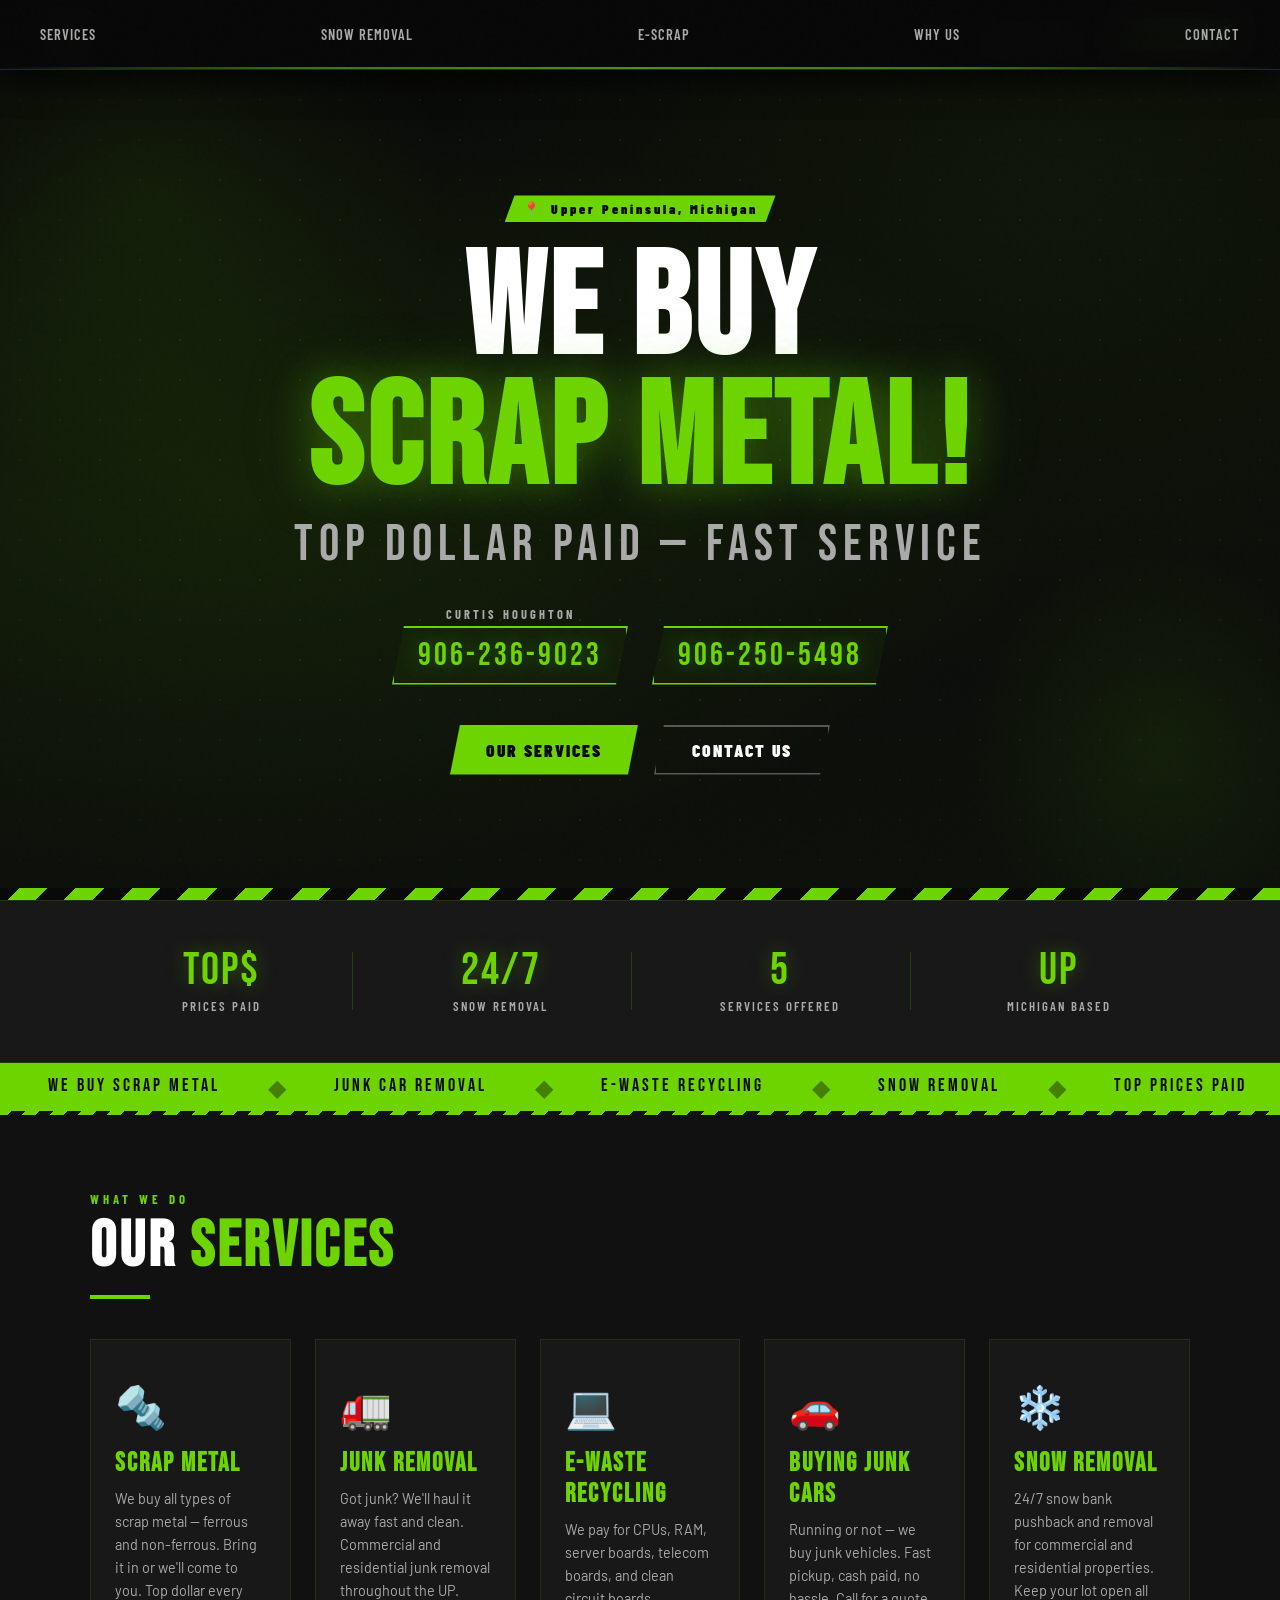
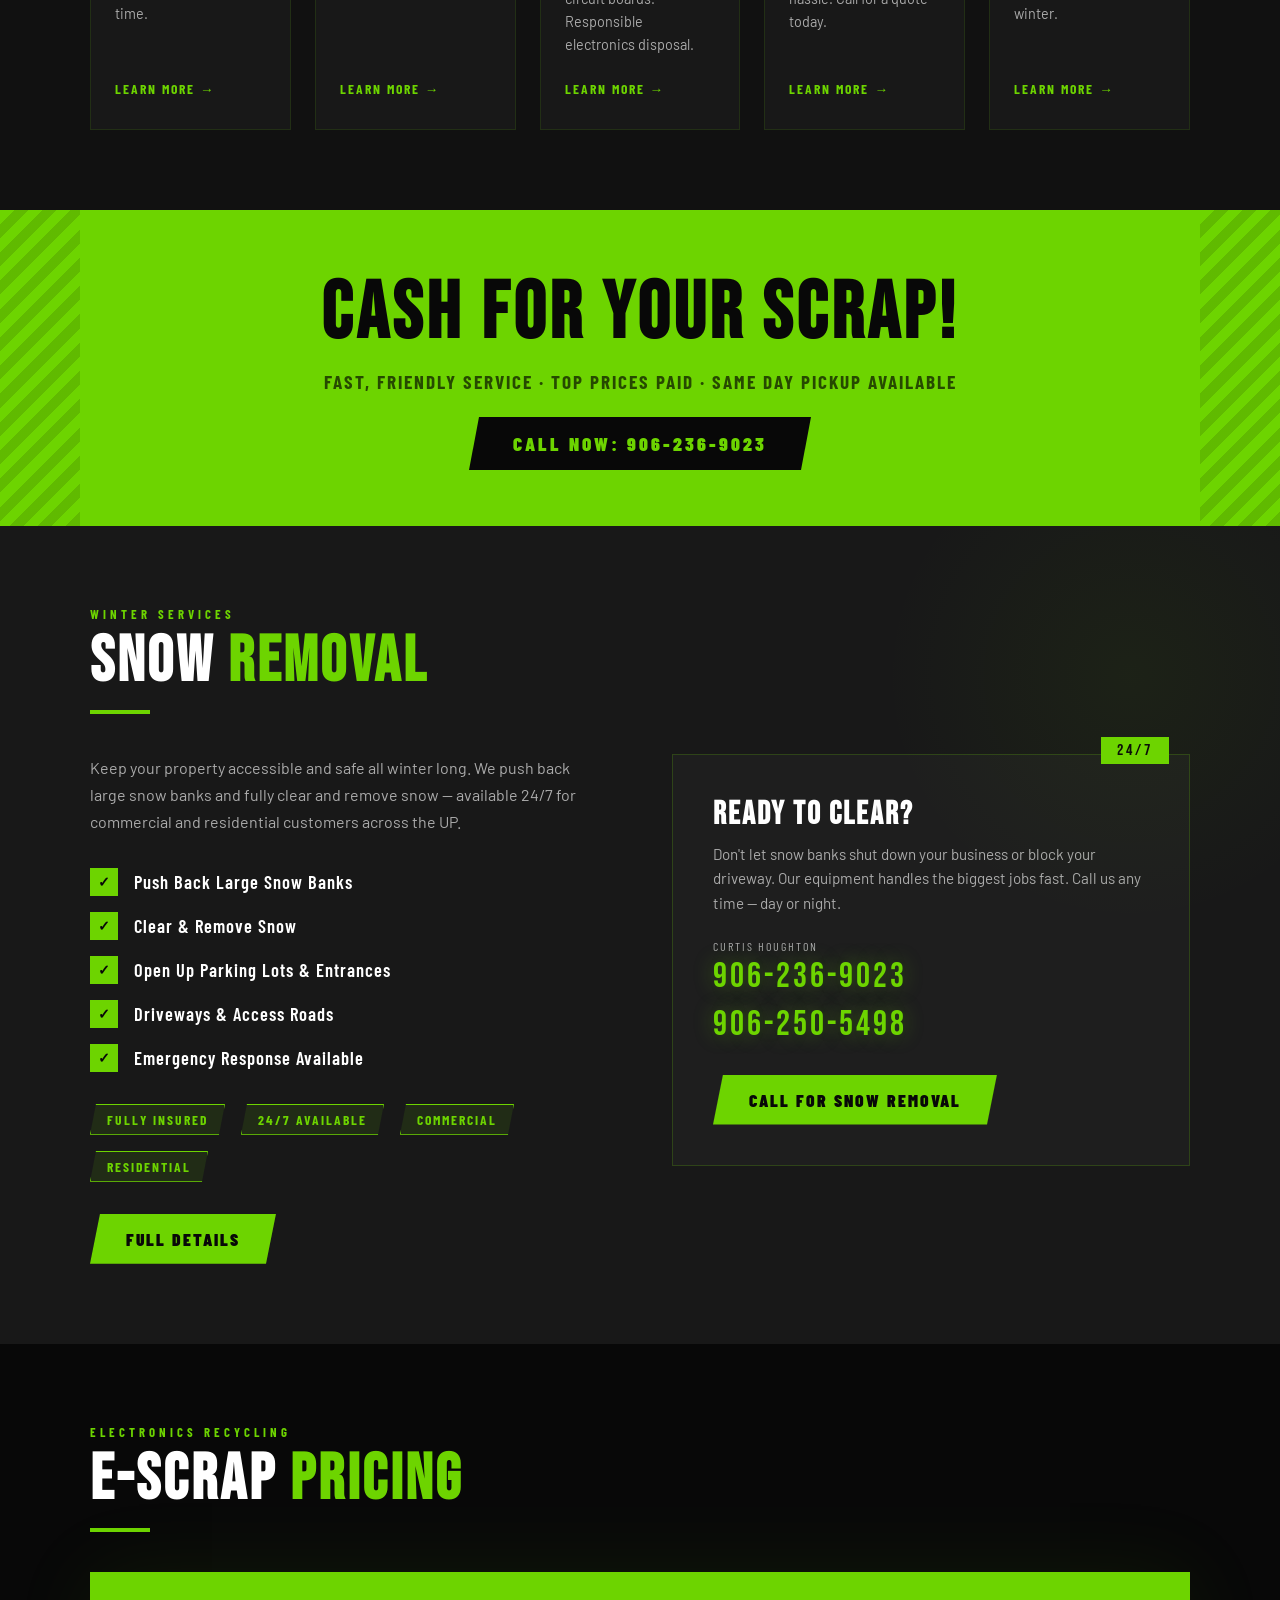
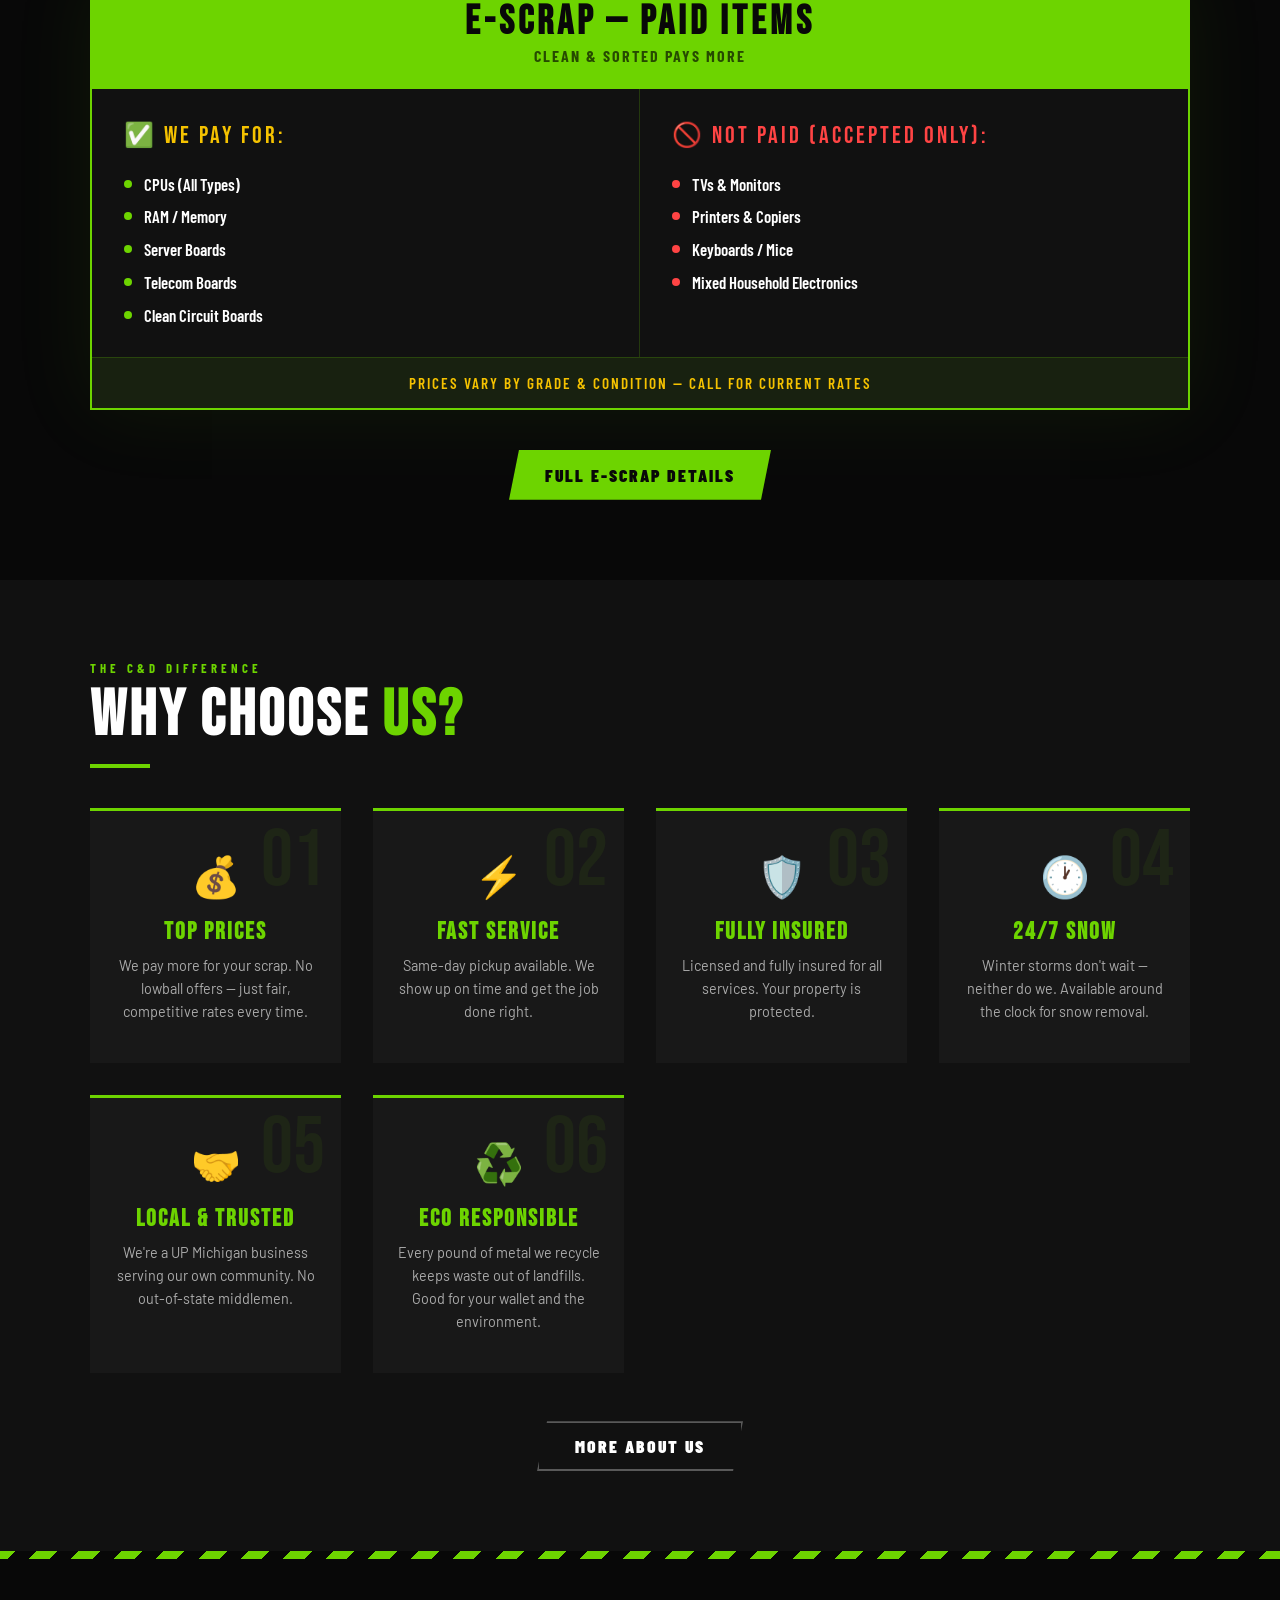
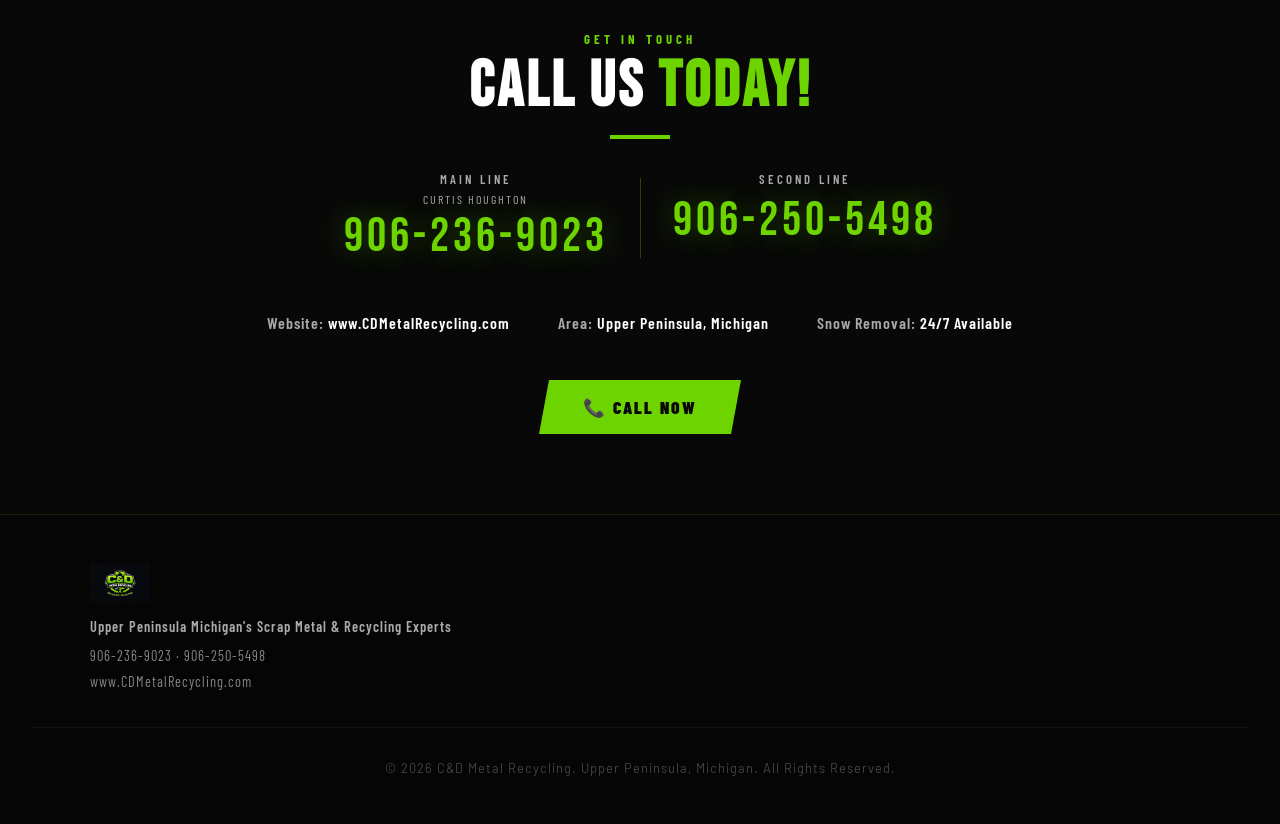
==== commit 81c5d8ec: "Add files via upload" ====
--- a/index.html
+++ b/index.html
@@ -248,6 +248,113 @@
   .contact-details { margin-top: 3rem; display: flex; gap: 3rem; justify-content: center; flex-wrap: wrap; }
   .contact-detail { font-family: 'Barlow Condensed', sans-serif; font-weight: 600; font-size: 1rem; color: var(--gray); letter-spacing: 1px; }
   .contact-detail span { color: var(--white); }
+
+  /* ── NAV OVERRIDE — injected directly to bypass shared.css caching ── */
+  nav {
+    position: fixed; top: 0; left: 0; right: 0; z-index: 1000;
+    background: rgba(8,8,8,0.96);
+    backdrop-filter: blur(18px);
+    -webkit-backdrop-filter: blur(18px);
+    border-bottom: 1px solid rgba(109,212,0,0.2);
+    box-shadow: 0 1px 40px rgba(0,0,0,0.7);
+    padding: 0 2.5rem;
+    display: flex !important;
+    flex-direction: row !important;
+    align-items: center !important;
+    justify-content: space-between !important;
+    flex-wrap: nowrap !important;
+    height: 70px;
+    gap: 1rem;
+  }
+  nav::after {
+    content: '';
+    position: absolute; bottom: 0; left: 0; right: 0; height: 2px;
+    background: linear-gradient(90deg, transparent 0%, #6dd400 25%, #8fff00 50%, #6dd400 75%, transparent 100%);
+    opacity: 0.55;
+  }
+  .nav-logo {
+    display: flex !important; align-items: center !important;
+    text-decoration: none; flex-shrink: 0;
+  }
+  .nav-logo img {
+    height: 38px; width: auto;
+    filter: drop-shadow(0 0 10px rgba(109,212,0,0.4));
+  }
+  .nav-links {
+    display: flex !important;
+    flex-direction: row !important;
+    list-style: none;
+    align-items: center !important;
+    gap: 0;
+    flex: 1 1 auto;
+    justify-content: center;
+    margin: 0; padding: 0;
+    flex-wrap: nowrap !important;
+  }
+  .nav-links li { flex: none; }
+  .nav-links a {
+    display: flex !important; align-items: center !important;
+    color: rgba(200,200,200,0.7); text-decoration: none;
+    font-family: 'Barlow Condensed', sans-serif; font-weight: 700;
+    font-size: 0.82rem; letter-spacing: 2px; text-transform: uppercase;
+    padding: 0 0.9rem; height: 70px; white-space: nowrap;
+    position: relative; transition: color 0.2s;
+  }
+  .nav-links a::after {
+    content: '';
+    position: absolute; bottom: 0; left: 50%; right: 50%;
+    height: 2px; background: #6dd400;
+    transition: left 0.25s ease, right 0.25s ease;
+  }
+  .nav-links a:hover { color: #fff; }
+  .nav-links a:hover::after { left: 0.9rem; right: 0.9rem; }
+  .nav-links a.active { color: #6dd400; }
+  .nav-links a.active::after { left: 0.9rem; right: 0.9rem; }
+  .nav-contact-block { display: flex !important; align-items: center !important; gap: 0.75rem; flex-shrink: 0; }
+  .nav-contact-inner { display: flex; flex-direction: column; align-items: flex-end; gap: 1px; }
+  .nav-contact-name { font-family: 'Barlow Condensed', sans-serif; font-weight: 600; font-size: 0.6rem; letter-spacing: 2.5px; text-transform: uppercase; color: rgba(150,150,150,0.55); }
+  .nav-phone { font-family: 'Bebas Neue', sans-serif; font-size: 1.1rem; letter-spacing: 2px; color: #6dd400; text-decoration: none; white-space: nowrap; text-shadow: 0 0 12px rgba(109,212,0,0.35); transition: color 0.2s; }
+  .nav-phone:hover { color: #8fff00; }
+  .nav-cta-btn {
+    font-family: 'Barlow Condensed', sans-serif; font-weight: 900;
+    font-size: 0.78rem; letter-spacing: 2px; text-transform: uppercase;
+    background: #6dd400; color: #080808; text-decoration: none;
+    padding: 9px 20px;
+    clip-path: polygon(8px 0%, 100% 0%, calc(100% - 8px) 100%, 0% 100%);
+    transition: background 0.18s, transform 0.12s;
+    white-space: nowrap; flex-shrink: 0;
+  }
+  .nav-cta-btn:hover { background: #8fff00; transform: translateY(-1px); }
+  .nav-divider { width: 1px; height: 22px; background: rgba(255,255,255,0.1); }
+  .hamburger { display: none; flex-direction: column; gap: 5px; cursor: pointer; padding: 6px; flex-shrink: 0; }
+  .hamburger span { width: 22px; height: 2px; background: #6dd400; display: block; transition: all 0.3s; border-radius: 1px; }
+  @media (max-width: 960px) {
+    .nav-links { display: none !important; }
+    .nav-contact-block { display: none !important; }
+    .nav-cta-btn { display: none !important; }
+    .nav-divider { display: none !important; }
+    nav { padding: 0 1.25rem; }
+    .hamburger { display: flex !important; }
+    .hamburger.open span:nth-child(1) { transform: translateY(7px) rotate(45deg); }
+    .hamburger.open span:nth-child(2) { opacity: 0; }
+    .hamburger.open span:nth-child(3) { transform: translateY(-7px) rotate(-45deg); }
+    .nav-links.open {
+      display: flex !important; flex-direction: column !important;
+      position: fixed; top: 70px; left: 0; right: 0;
+      background: rgba(8,8,8,0.99);
+      border-bottom: 1px solid rgba(109,212,0,0.2);
+      padding: 0.75rem 0 1.25rem; z-index: 999;
+    }
+    .nav-links.open li { flex: unset; }
+    .nav-links.open a {
+      height: auto !important; padding: 0.85rem 1.75rem !important; font-size: 1.05rem !important;
+      color: rgba(200,200,200,0.85) !important; letter-spacing: 2.5px;
+      border-bottom: 1px solid rgba(109,212,0,0.08);
+    }
+    .nav-links.open a::after { display: none !important; }
+    .nav-links.open a.active { color: #6dd400 !important; background: rgba(109,212,0,0.05); }
+  }
+
 </style>
 </head>
 <body>
@@ -262,7 +369,14 @@
     <li><a href="why-us.html">Why Us</a></li>
     <li><a href="contact.html">Contact</a></li>
   </ul>
-  <div class="nav-contact-block"><div class="nav-contact-inner"><span class="nav-contact-name">Curtis Houghton</span><a href="tel:9062369023" class="nav-phone">906-236-9023</a></div></div>
+  <div class="nav-contact-block">
+    <div class="nav-contact-inner">
+      <span class="nav-contact-name">Curtis Houghton</span>
+      <a href="tel:9062369023" class="nav-phone">906-236-9023</a>
+    </div>
+  </div>
+  <div class="nav-divider"></div>
+  <a href="contact.html" class="nav-cta-btn">Get a Quote</a>
   <div class="hamburger"><span></span><span></span><span></span></div>
 </nav>
 
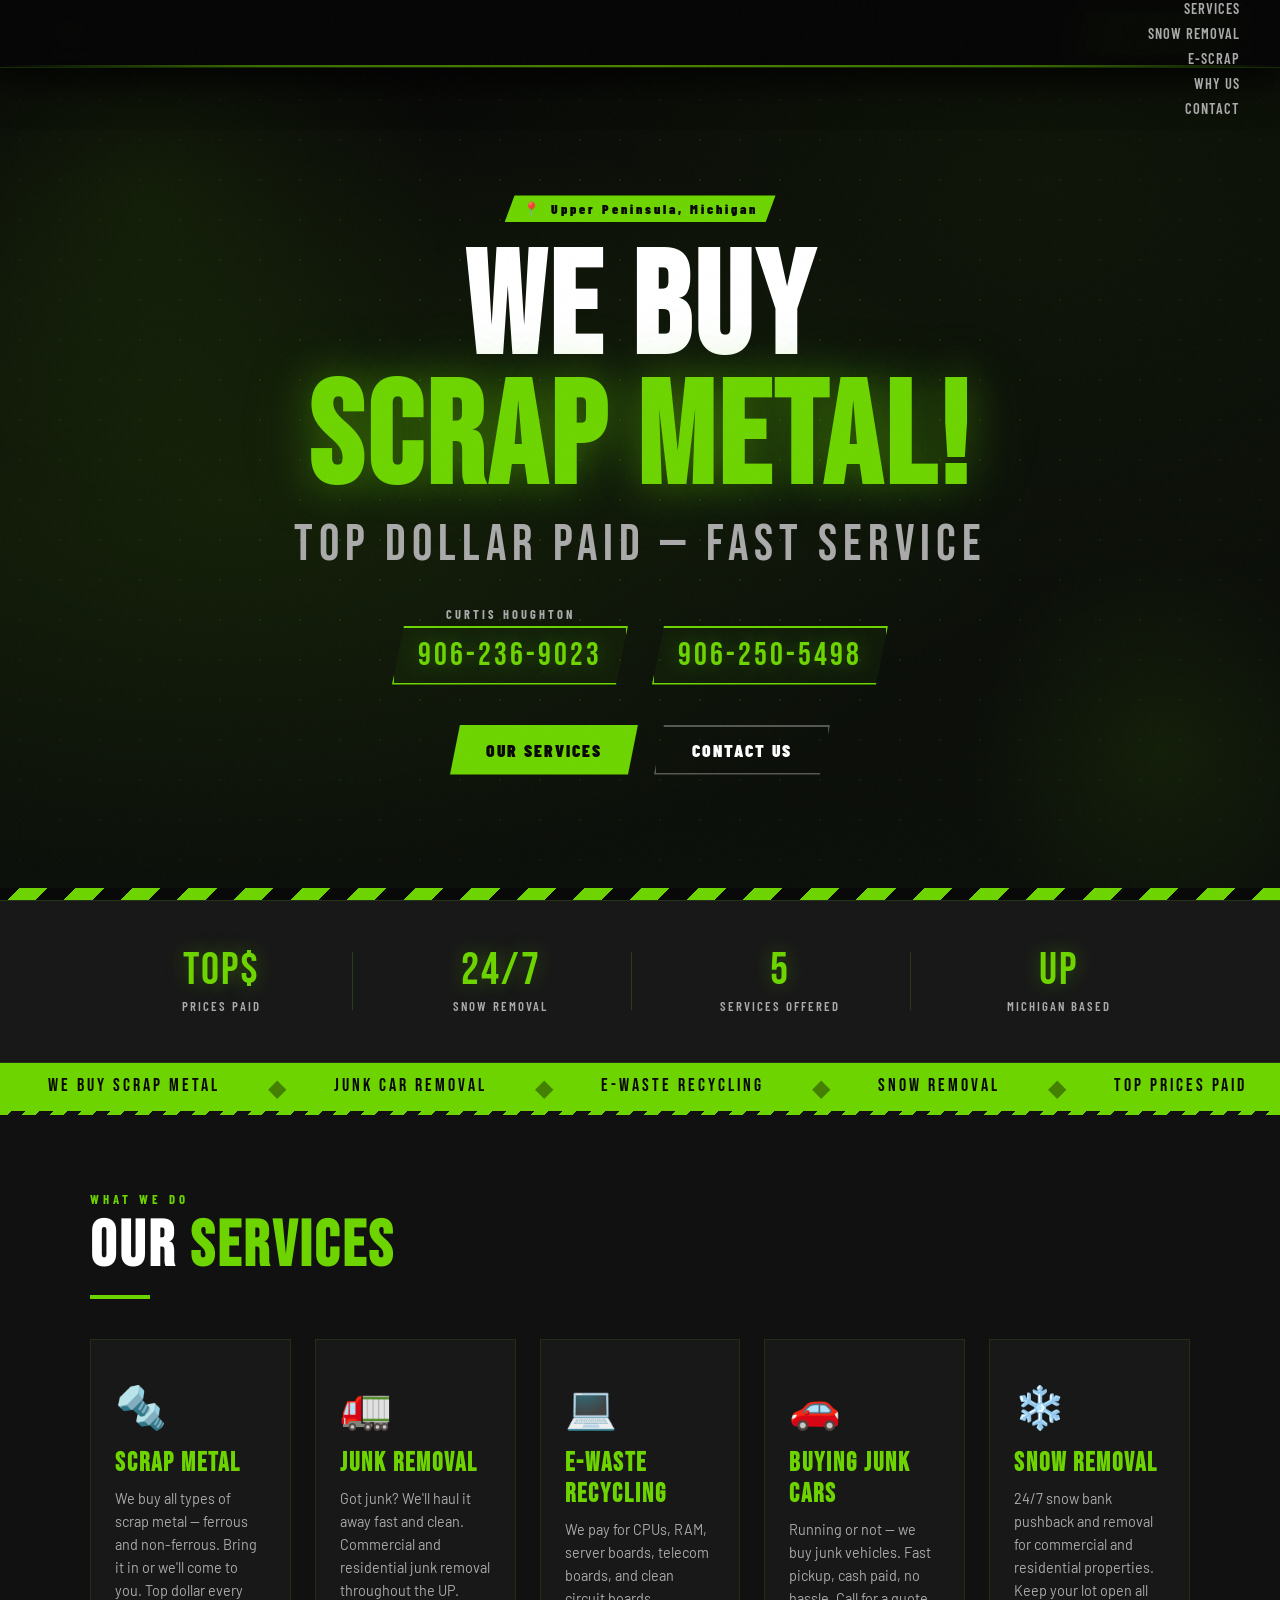
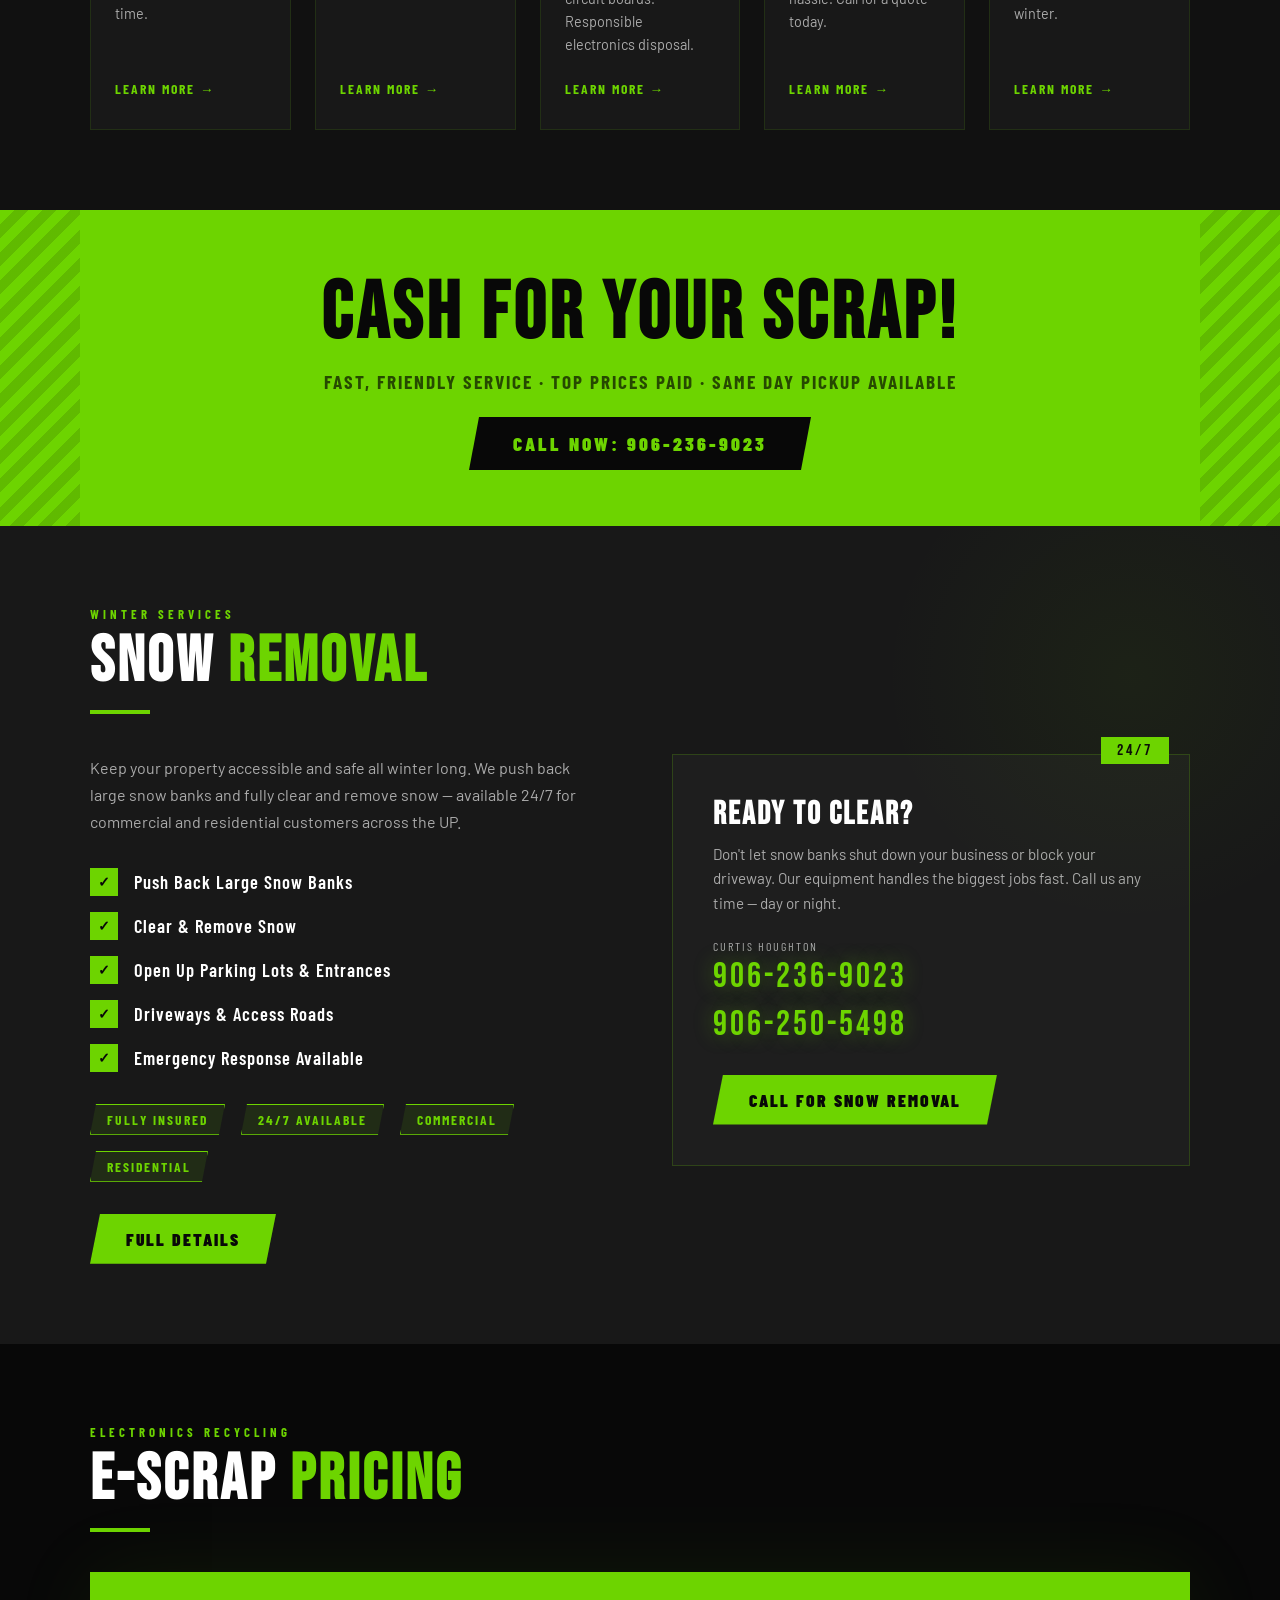
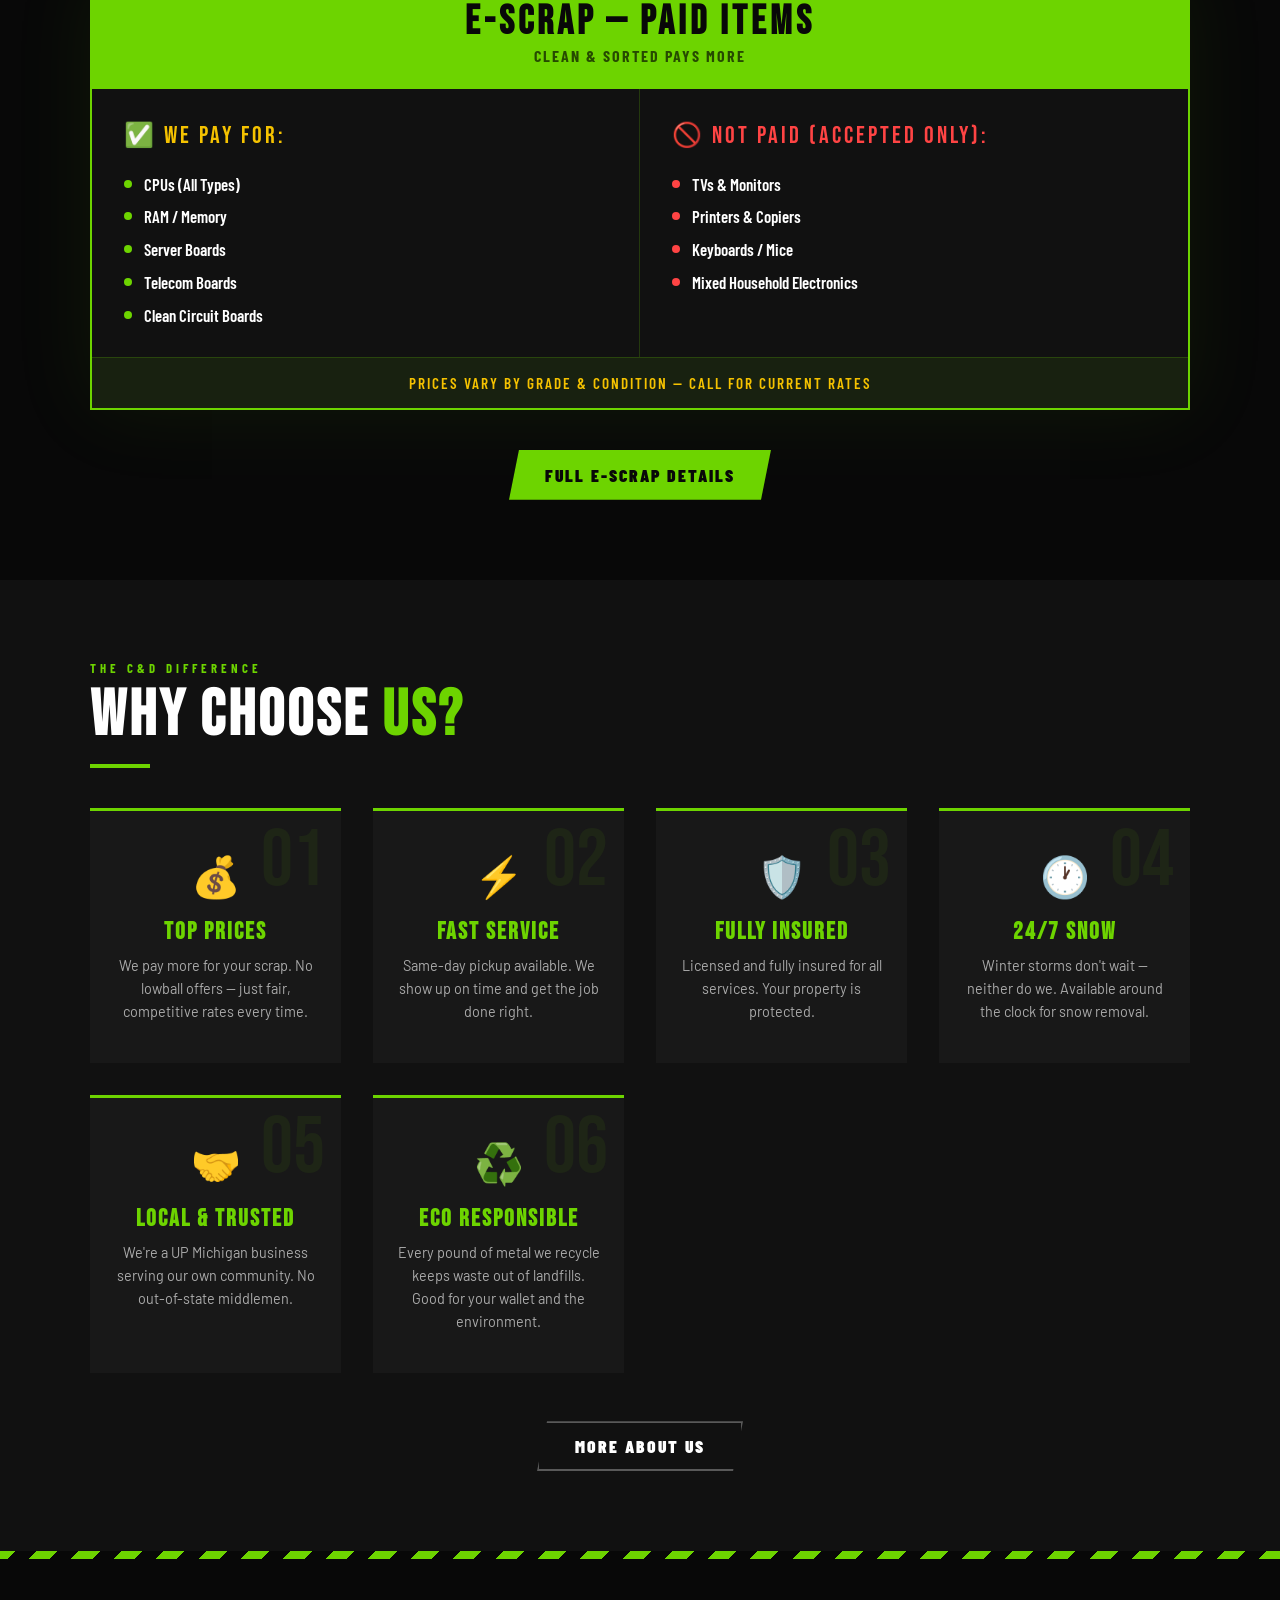
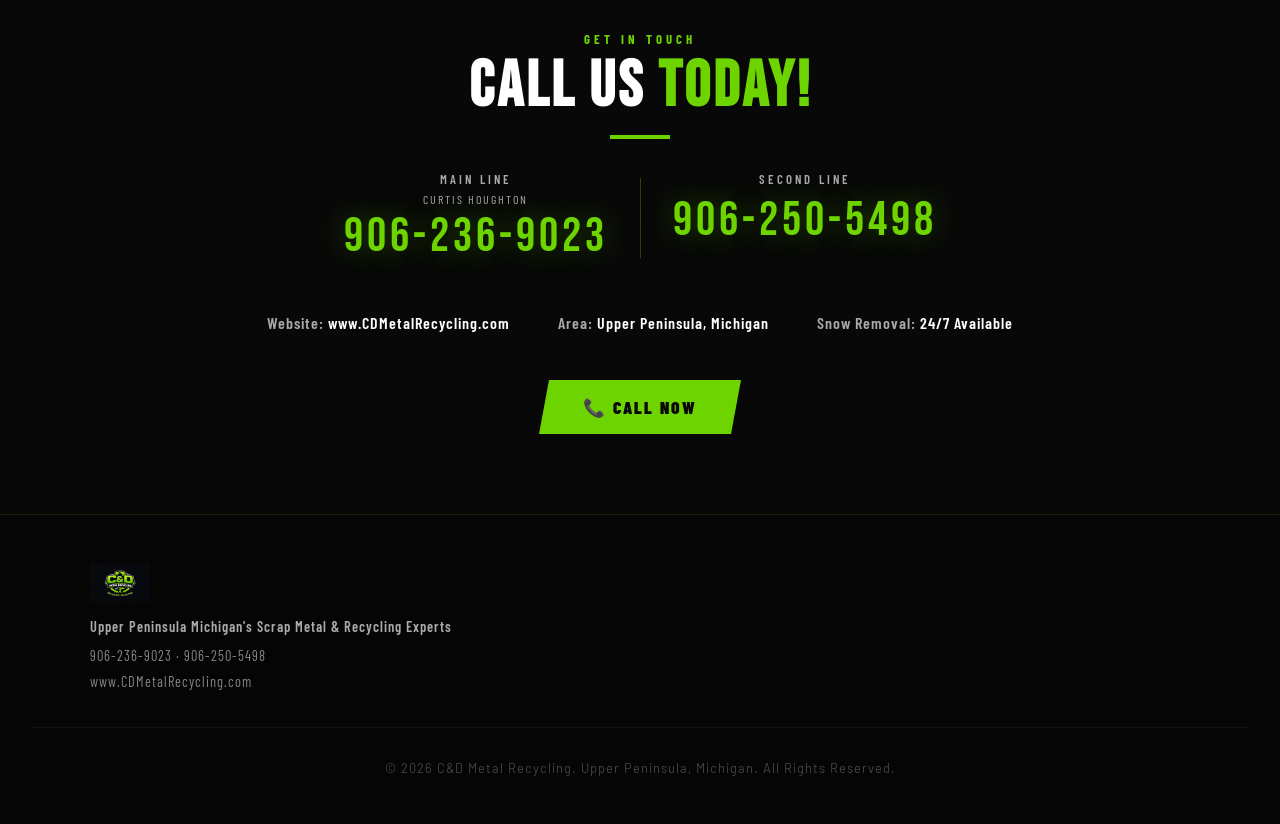
==== commit 0d7bf006: "Add files via upload" ====
--- a/index.html
+++ b/index.html
@@ -248,113 +248,6 @@
   .contact-details { margin-top: 3rem; display: flex; gap: 3rem; justify-content: center; flex-wrap: wrap; }
   .contact-detail { font-family: 'Barlow Condensed', sans-serif; font-weight: 600; font-size: 1rem; color: var(--gray); letter-spacing: 1px; }
   .contact-detail span { color: var(--white); }
-
-  /* ── NAV OVERRIDE — injected directly to bypass shared.css caching ── */
-  nav {
-    position: fixed; top: 0; left: 0; right: 0; z-index: 1000;
-    background: rgba(8,8,8,0.96);
-    backdrop-filter: blur(18px);
-    -webkit-backdrop-filter: blur(18px);
-    border-bottom: 1px solid rgba(109,212,0,0.2);
-    box-shadow: 0 1px 40px rgba(0,0,0,0.7);
-    padding: 0 2.5rem;
-    display: flex !important;
-    flex-direction: row !important;
-    align-items: center !important;
-    justify-content: space-between !important;
-    flex-wrap: nowrap !important;
-    height: 70px;
-    gap: 1rem;
-  }
-  nav::after {
-    content: '';
-    position: absolute; bottom: 0; left: 0; right: 0; height: 2px;
-    background: linear-gradient(90deg, transparent 0%, #6dd400 25%, #8fff00 50%, #6dd400 75%, transparent 100%);
-    opacity: 0.55;
-  }
-  .nav-logo {
-    display: flex !important; align-items: center !important;
-    text-decoration: none; flex-shrink: 0;
-  }
-  .nav-logo img {
-    height: 38px; width: auto;
-    filter: drop-shadow(0 0 10px rgba(109,212,0,0.4));
-  }
-  .nav-links {
-    display: flex !important;
-    flex-direction: row !important;
-    list-style: none;
-    align-items: center !important;
-    gap: 0;
-    flex: 1 1 auto;
-    justify-content: center;
-    margin: 0; padding: 0;
-    flex-wrap: nowrap !important;
-  }
-  .nav-links li { flex: none; }
-  .nav-links a {
-    display: flex !important; align-items: center !important;
-    color: rgba(200,200,200,0.7); text-decoration: none;
-    font-family: 'Barlow Condensed', sans-serif; font-weight: 700;
-    font-size: 0.82rem; letter-spacing: 2px; text-transform: uppercase;
-    padding: 0 0.9rem; height: 70px; white-space: nowrap;
-    position: relative; transition: color 0.2s;
-  }
-  .nav-links a::after {
-    content: '';
-    position: absolute; bottom: 0; left: 50%; right: 50%;
-    height: 2px; background: #6dd400;
-    transition: left 0.25s ease, right 0.25s ease;
-  }
-  .nav-links a:hover { color: #fff; }
-  .nav-links a:hover::after { left: 0.9rem; right: 0.9rem; }
-  .nav-links a.active { color: #6dd400; }
-  .nav-links a.active::after { left: 0.9rem; right: 0.9rem; }
-  .nav-contact-block { display: flex !important; align-items: center !important; gap: 0.75rem; flex-shrink: 0; }
-  .nav-contact-inner { display: flex; flex-direction: column; align-items: flex-end; gap: 1px; }
-  .nav-contact-name { font-family: 'Barlow Condensed', sans-serif; font-weight: 600; font-size: 0.6rem; letter-spacing: 2.5px; text-transform: uppercase; color: rgba(150,150,150,0.55); }
-  .nav-phone { font-family: 'Bebas Neue', sans-serif; font-size: 1.1rem; letter-spacing: 2px; color: #6dd400; text-decoration: none; white-space: nowrap; text-shadow: 0 0 12px rgba(109,212,0,0.35); transition: color 0.2s; }
-  .nav-phone:hover { color: #8fff00; }
-  .nav-cta-btn {
-    font-family: 'Barlow Condensed', sans-serif; font-weight: 900;
-    font-size: 0.78rem; letter-spacing: 2px; text-transform: uppercase;
-    background: #6dd400; color: #080808; text-decoration: none;
-    padding: 9px 20px;
-    clip-path: polygon(8px 0%, 100% 0%, calc(100% - 8px) 100%, 0% 100%);
-    transition: background 0.18s, transform 0.12s;
-    white-space: nowrap; flex-shrink: 0;
-  }
-  .nav-cta-btn:hover { background: #8fff00; transform: translateY(-1px); }
-  .nav-divider { width: 1px; height: 22px; background: rgba(255,255,255,0.1); }
-  .hamburger { display: none; flex-direction: column; gap: 5px; cursor: pointer; padding: 6px; flex-shrink: 0; }
-  .hamburger span { width: 22px; height: 2px; background: #6dd400; display: block; transition: all 0.3s; border-radius: 1px; }
-  @media (max-width: 960px) {
-    .nav-links { display: none !important; }
-    .nav-contact-block { display: none !important; }
-    .nav-cta-btn { display: none !important; }
-    .nav-divider { display: none !important; }
-    nav { padding: 0 1.25rem; }
-    .hamburger { display: flex !important; }
-    .hamburger.open span:nth-child(1) { transform: translateY(7px) rotate(45deg); }
-    .hamburger.open span:nth-child(2) { opacity: 0; }
-    .hamburger.open span:nth-child(3) { transform: translateY(-7px) rotate(-45deg); }
-    .nav-links.open {
-      display: flex !important; flex-direction: column !important;
-      position: fixed; top: 70px; left: 0; right: 0;
-      background: rgba(8,8,8,0.99);
-      border-bottom: 1px solid rgba(109,212,0,0.2);
-      padding: 0.75rem 0 1.25rem; z-index: 999;
-    }
-    .nav-links.open li { flex: unset; }
-    .nav-links.open a {
-      height: auto !important; padding: 0.85rem 1.75rem !important; font-size: 1.05rem !important;
-      color: rgba(200,200,200,0.85) !important; letter-spacing: 2.5px;
-      border-bottom: 1px solid rgba(109,212,0,0.08);
-    }
-    .nav-links.open a::after { display: none !important; }
-    .nav-links.open a.active { color: #6dd400 !important; background: rgba(109,212,0,0.05); }
-  }
-
 </style>
 </head>
 <body>
@@ -363,20 +256,20 @@
 <nav>
   <a class="nav-logo" href="index.html"><img src="logo.png" alt="C&D Metal Recycling"></a>
   <ul class="nav-links">
+    <li><a href="index.html" class="active">Home</a></li>
     <li><a href="services.html">Services</a></li>
     <li><a href="snow-removal.html">Snow Removal</a></li>
     <li><a href="escrap.html">E-Scrap</a></li>
     <li><a href="why-us.html">Why Us</a></li>
     <li><a href="contact.html">Contact</a></li>
   </ul>
-  <div class="nav-contact-block">
-    <div class="nav-contact-inner">
-      <span class="nav-contact-name">Curtis Houghton</span>
-      <a href="tel:9062369023" class="nav-phone">906-236-9023</a>
-    </div>
-  </div>
-  <div class="nav-divider"></div>
-  <a href="contact.html" class="nav-cta-btn">Get a Quote</a>
+  <a href="tel:9062369023" class="nav-call-btn">
+    <span class="nav-call-icon">📞</span>
+    <span class="nav-call-text">
+      <span class="nav-call-label">Call Now</span>
+      <span class="nav-call-num">906-236-9023</span>
+    </span>
+  </a>
   <div class="hamburger"><span></span><span></span><span></span></div>
 </nav>
 
@@ -683,7 +576,6 @@
   "@context": "https://schema.org",
   "@type": "LocalBusiness",
   "name": "C&D Metal Recycling",
-  "telephone": ["906-236-9023", "906-250-5498"],
   "url": "https://www.cdmetalrecycling.com",
   "areaServed": "Upper Peninsula, Michigan",
   "priceRange": "$$",
--- a/shared.css
+++ b/shared.css
@@ -27,97 +27,128 @@
 /* NAV */
 nav {
   position: fixed; top: 0; left: 0; right: 0; z-index: 1000;
-  background: rgba(8,8,8,0.97); backdrop-filter: blur(16px);
-  border-bottom: 1px solid rgba(109,212,0,0.25);
-  box-shadow: 0 1px 30px rgba(0,0,0,0.6), 0 2px 0 rgba(109,212,0,0.15);
+  background: rgba(6,6,6,0.97);
+  backdrop-filter: blur(20px);
+  -webkit-backdrop-filter: blur(20px);
+  border-bottom: 1px solid rgba(109,212,0,0.18);
+  box-shadow: 0 2px 50px rgba(0,0,0,0.8);
   padding: 0 2.5rem;
-  display: flex; align-items: center; justify-content: space-between;
-  height: 72px; gap: 2rem;
+  display: flex;
+  flex-direction: row;
+  align-items: center;
+  justify-content: space-between;
+  flex-wrap: nowrap;
+  height: 68px;
+  gap: 1rem;
 }
 nav::after {
   content: '';
   position: absolute; bottom: 0; left: 0; right: 0; height: 2px;
-  background: linear-gradient(90deg, transparent 0%, var(--green) 30%, var(--green-bright) 50%, var(--green) 70%, transparent 100%);
-  opacity: 0.6;
-}
+  background: linear-gradient(90deg, transparent 0%, var(--green) 20%, var(--green-bright) 50%, var(--green) 80%, transparent 100%);
+  opacity: 0.5;
+}
+
 .nav-logo {
-  display: flex; align-items: center; text-decoration: none;
-  flex-shrink: 0; gap: 0.75rem;
-}
-.nav-logo img { height: 40px; width: auto; filter: drop-shadow(0 0 8px rgba(109,212,0,0.3)); }
+  display: flex; align-items: center;
+  text-decoration: none; flex-shrink: 0;
+}
+.nav-logo img {
+  height: 38px; width: auto;
+  filter: drop-shadow(0 0 10px rgba(109,212,0,0.4));
+  transition: filter 0.2s;
+}
+.nav-logo:hover img { filter: drop-shadow(0 0 18px rgba(109,212,0,0.7)); }
+
 .nav-links {
-  display: flex; list-style: none; align-items: center;
-  gap: 0.25rem; flex: 1; justify-content: center;
+  display: flex;
+  flex-direction: row;
+  list-style: none;
+  align-items: center;
+  gap: 0;
+  flex: 1 1 auto;
+  justify-content: center;
   margin: 0; padding: 0;
+  flex-wrap: nowrap;
 }
 .nav-links li { flex: none; }
 .nav-links a {
   display: flex; align-items: center;
-  color: rgba(200,200,200,0.75); text-decoration: none;
+  color: rgba(180,180,180,0.65); text-decoration: none;
   font-family: 'Barlow Condensed', sans-serif; font-weight: 700;
-  font-size: 0.88rem; letter-spacing: 2px; text-transform: uppercase;
-  padding: 0 1rem; height: 72px; white-space: nowrap;
+  font-size: 0.8rem; letter-spacing: 2.5px; text-transform: uppercase;
+  padding: 0 0.9rem; height: 68px; white-space: nowrap;
   position: relative; transition: color 0.2s;
 }
-.nav-links a::before {
+.nav-links a::after {
   content: '';
   position: absolute; bottom: 0; left: 50%; right: 50%;
   height: 2px; background: var(--green);
-  transition: left 0.25s ease, right 0.25s ease;
-}
-.nav-links a:hover { color: var(--white); }
-.nav-links a:hover::before { left: 1rem; right: 1rem; }
+  transition: left 0.22s ease, right 0.22s ease;
+}
+.nav-links a:hover { color: #ffffff; }
+.nav-links a:hover::after { left: 0.9rem; right: 0.9rem; }
 .nav-links a.active { color: var(--green); }
-.nav-links a.active::before { left: 1rem; right: 1rem; background: var(--green); }
-
-.nav-contact-block {
-  display: flex; align-items: center; gap: 0.75rem;
-  flex-shrink: 0;
-}
-.nav-contact-inner {
-  display: flex; flex-direction: column; align-items: flex-end; gap: 1px;
-}
-.nav-contact-name {
-  font-family: 'Barlow Condensed', sans-serif; font-weight: 600;
-  font-size: 0.65rem; letter-spacing: 2.5px; text-transform: uppercase;
-  color: rgba(170,170,170,0.6);
-}
-.nav-phone {
+.nav-links a.active::after { left: 0.9rem; right: 0.9rem; }
+
+/* CALL NOW BUTTON */
+.nav-call-btn {
+  display: flex; align-items: center;
+  gap: 10px; flex-shrink: 0;
+  background: var(--green);
+  text-decoration: none;
+  padding: 0 20px; height: 42px;
+  clip-path: polygon(10px 0%, 100% 0%, calc(100% - 10px) 100%, 0% 100%);
+  transition: background 0.18s, transform 0.12s, box-shadow 0.18s;
+  box-shadow: 0 0 28px rgba(109,212,0,0.3);
+}
+.nav-call-btn:hover {
+  background: var(--green-bright);
+  transform: translateY(-1px);
+  box-shadow: 0 4px 36px rgba(109,212,0,0.5);
+}
+.nav-call-icon { font-size: 14px; line-height: 1; flex-shrink: 0; }
+.nav-call-text { display: flex; flex-direction: column; gap: 0; }
+.nav-call-label {
+  font-family: 'Barlow Condensed', sans-serif; font-weight: 900;
+  font-size: 0.58rem; letter-spacing: 3px; text-transform: uppercase;
+  color: rgba(0,0,0,0.55); line-height: 1;
+}
+.nav-call-num {
   font-family: 'Bebas Neue', sans-serif;
-  font-size: 1.15rem; letter-spacing: 2px;
-  color: var(--green); text-decoration: none; white-space: nowrap;
-  text-shadow: 0 0 12px var(--green-glow);
-  transition: color 0.2s, text-shadow 0.2s;
-}
-.nav-phone:hover { color: var(--green-bright); text-shadow: 0 0 20px var(--green-glow); }
-
-.hamburger { display: none; flex-direction: column; gap: 5px; cursor: pointer; padding: 6px; flex-shrink: 0; }
+  font-size: 1.05rem; letter-spacing: 1.5px;
+  color: var(--black); line-height: 1.1;
+}
+
+.hamburger { display: none; flex-direction: column; gap: 5px; cursor: pointer; padding: 7px 6px; flex-shrink: 0; }
 .hamburger span { width: 22px; height: 2px; background: var(--green); display: block; transition: all 0.3s; border-radius: 1px; }
 
-@media (max-width: 900px) {
+@media (max-width: 1000px) {
   .nav-links { display: none; }
-  .nav-contact-block { display: none; }
-  nav { padding: 0 1.5rem; }
+  nav { padding: 0 1.25rem; }
   .hamburger { display: flex; }
+  .nav-call-label { display: none; }
+  .nav-call-btn { padding: 0 14px; height: 38px; gap: 7px; }
+  .nav-call-num { font-size: 0.92rem; }
   .hamburger.open span:nth-child(1) { transform: translateY(7px) rotate(45deg); }
   .hamburger.open span:nth-child(2) { opacity: 0; }
   .hamburger.open span:nth-child(3) { transform: translateY(-7px) rotate(-45deg); }
   .nav-links.open {
     display: flex; flex-direction: column;
-    position: fixed; top: 72px; left: 0; right: 0;
-    background: rgba(8,8,8,0.99);
-    border-bottom: 1px solid rgba(109,212,0,0.25);
-    padding: 1rem 0 1.5rem; gap: 0; z-index: 999;
+    position: fixed; top: 68px; left: 0; right: 0;
+    background: rgba(6,6,6,0.99);
+    border-bottom: 1px solid rgba(109,212,0,0.2);
+    padding: 0.5rem 0 1rem; gap: 0; z-index: 999;
   }
   .nav-links.open li { flex: unset; }
   .nav-links.open a {
-    height: auto; padding: 0.9rem 2rem; font-size: 1.1rem;
-    color: rgba(200,200,200,0.85); letter-spacing: 2.5px;
-    border-bottom: 1px solid rgba(109,212,0,0.08);
+    height: auto; padding: 0.9rem 1.75rem; font-size: 1.05rem;
+    color: rgba(200,200,200,0.8); letter-spacing: 2.5px;
+    border-bottom: 1px solid rgba(109,212,0,0.07);
     justify-content: flex-start;
   }
-  .nav-links.open a::before { display: none; }
-  .nav-links.open a:hover { color: var(--green); background: rgba(109,212,0,0.05); }
+  .nav-links.open a::after { display: none; }
+  .nav-links.open a.active { color: var(--green); background: rgba(109,212,0,0.05); }
+  .nav-links.open a:hover { color: #fff; background: rgba(109,212,0,0.04); }
 }
 
 /* PAGE HERO */
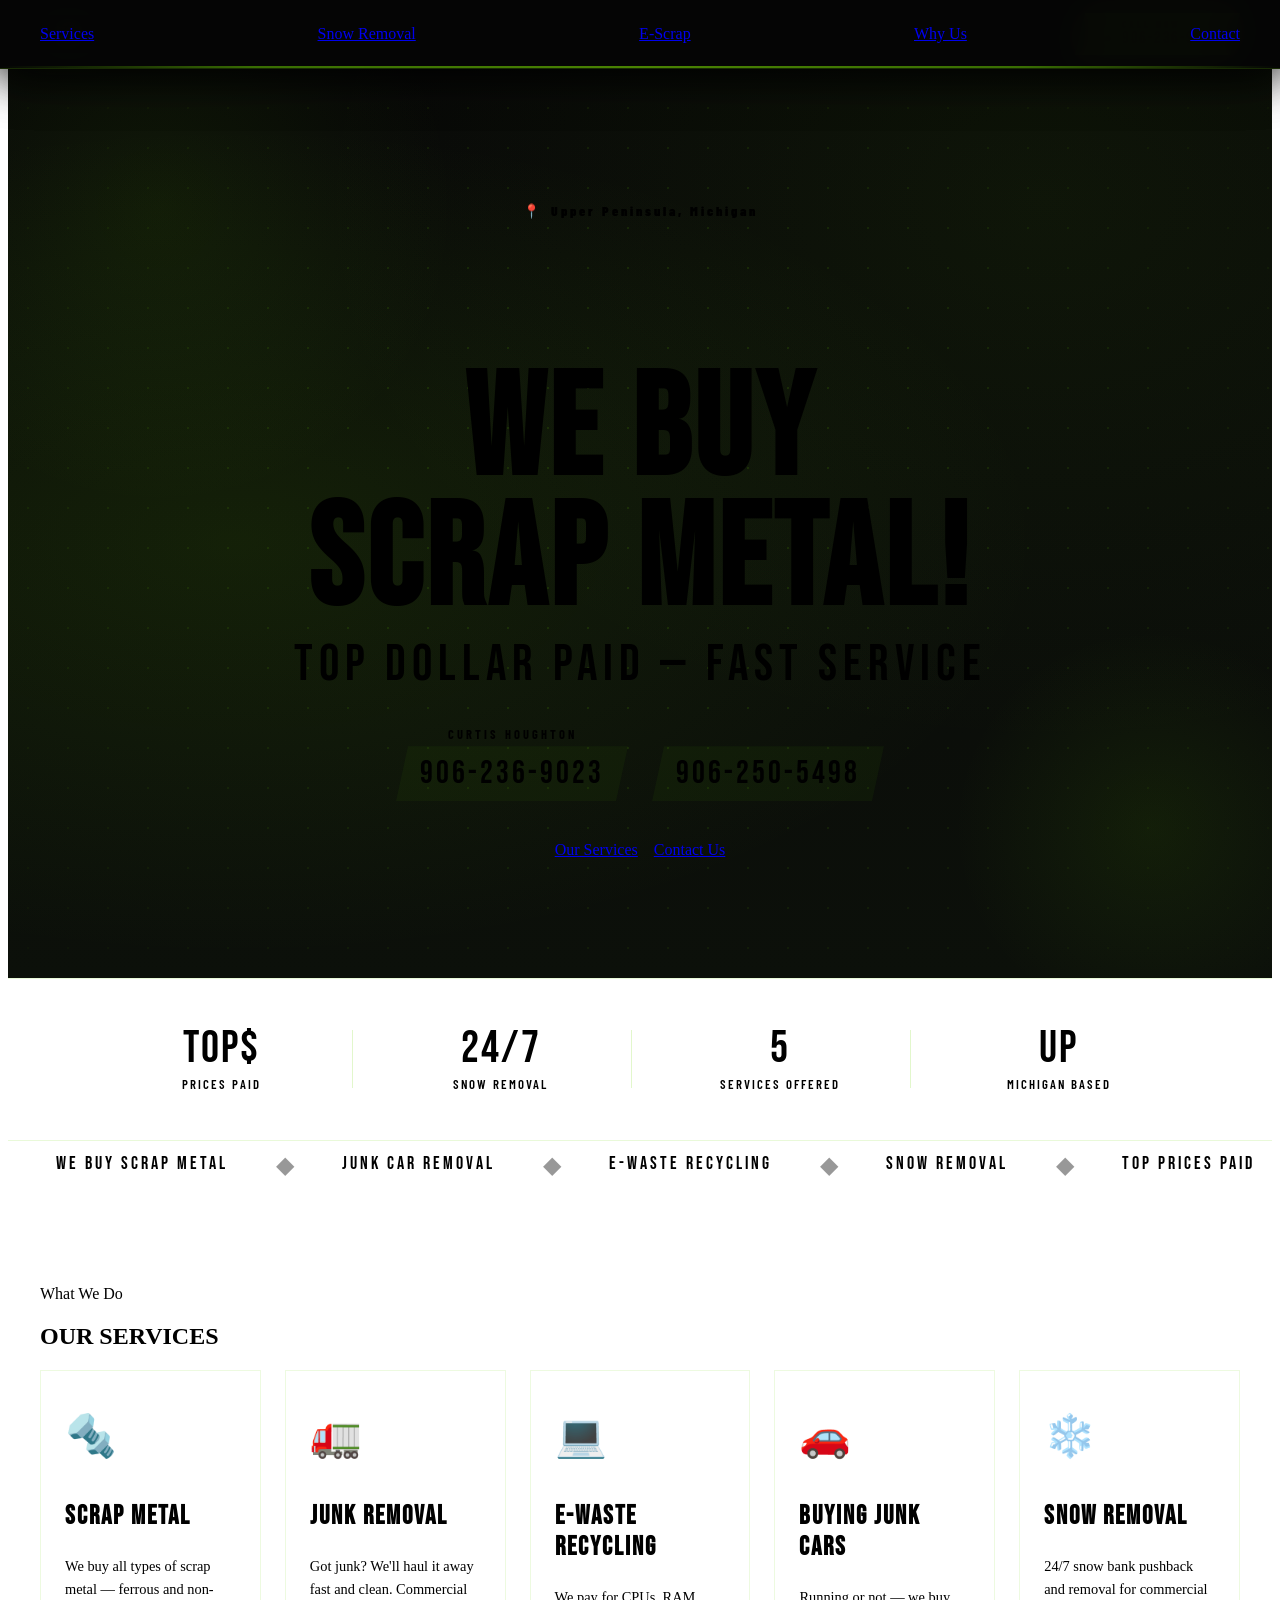
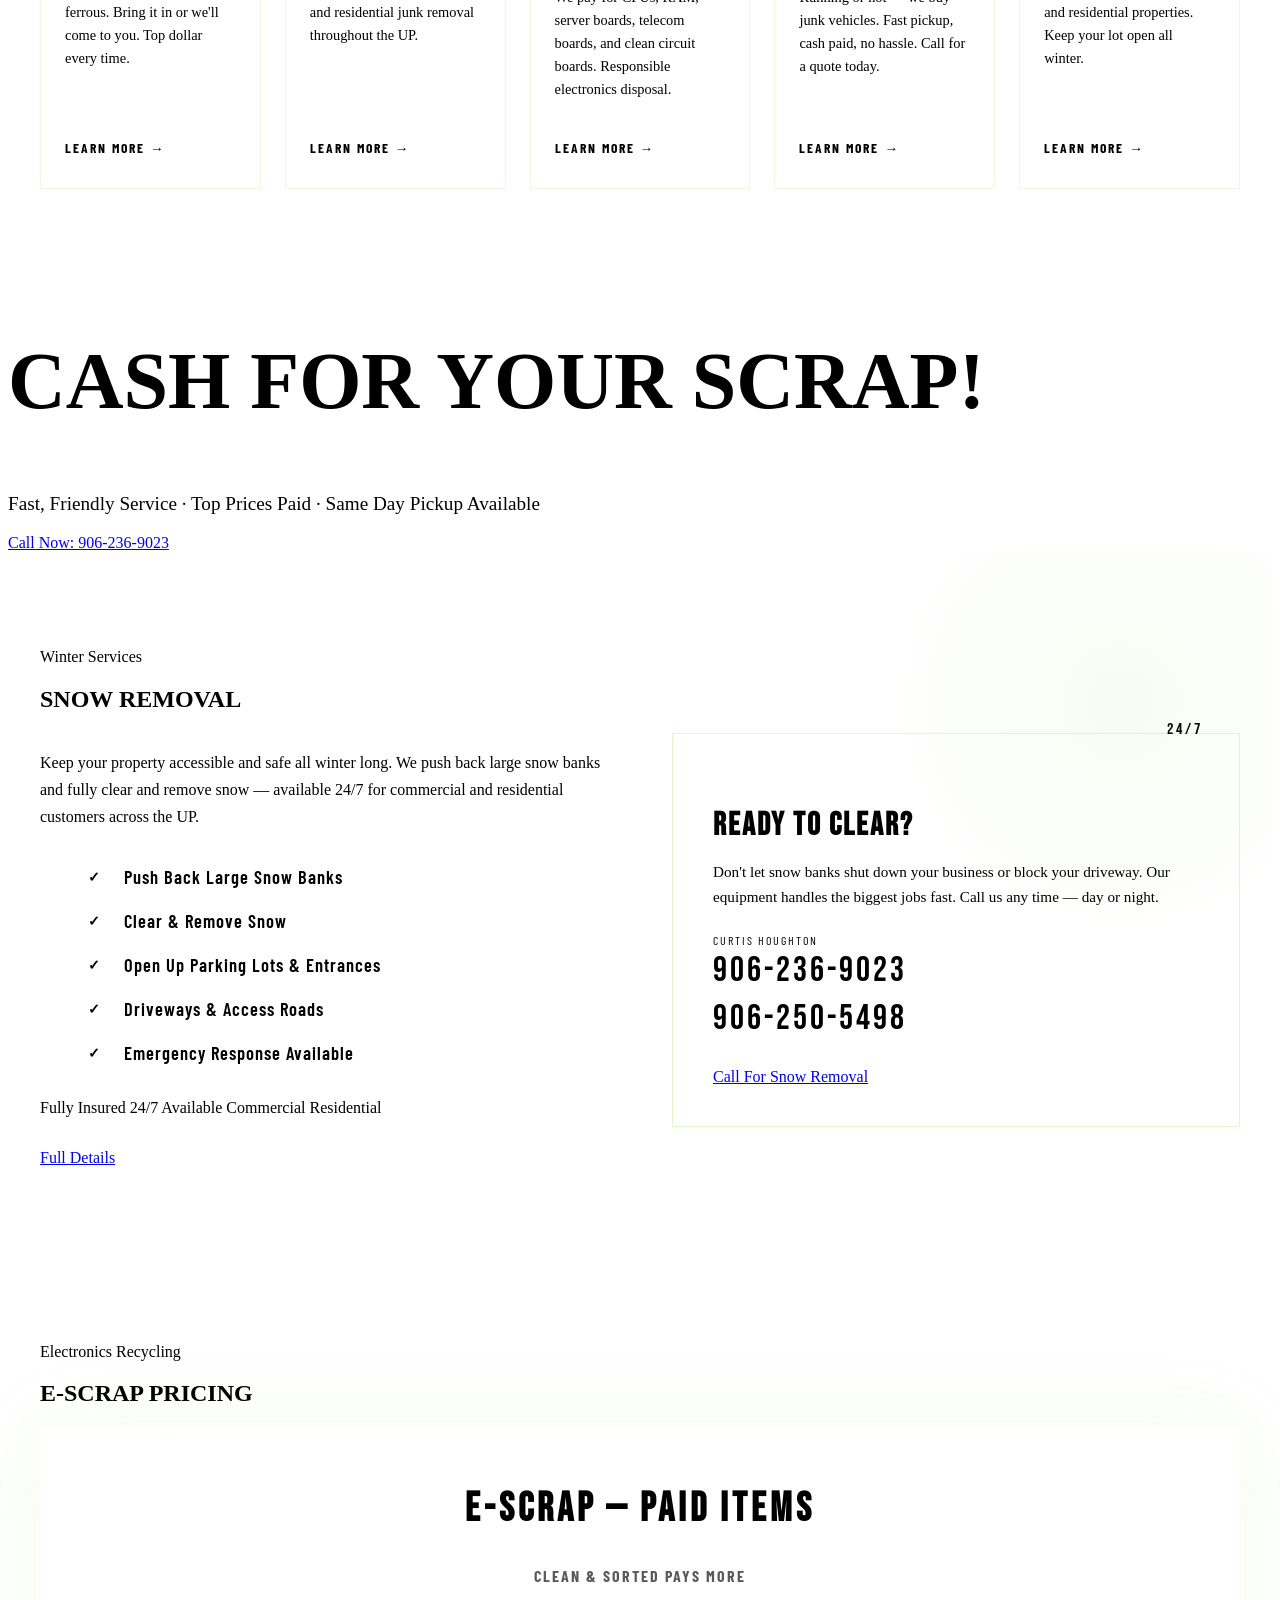
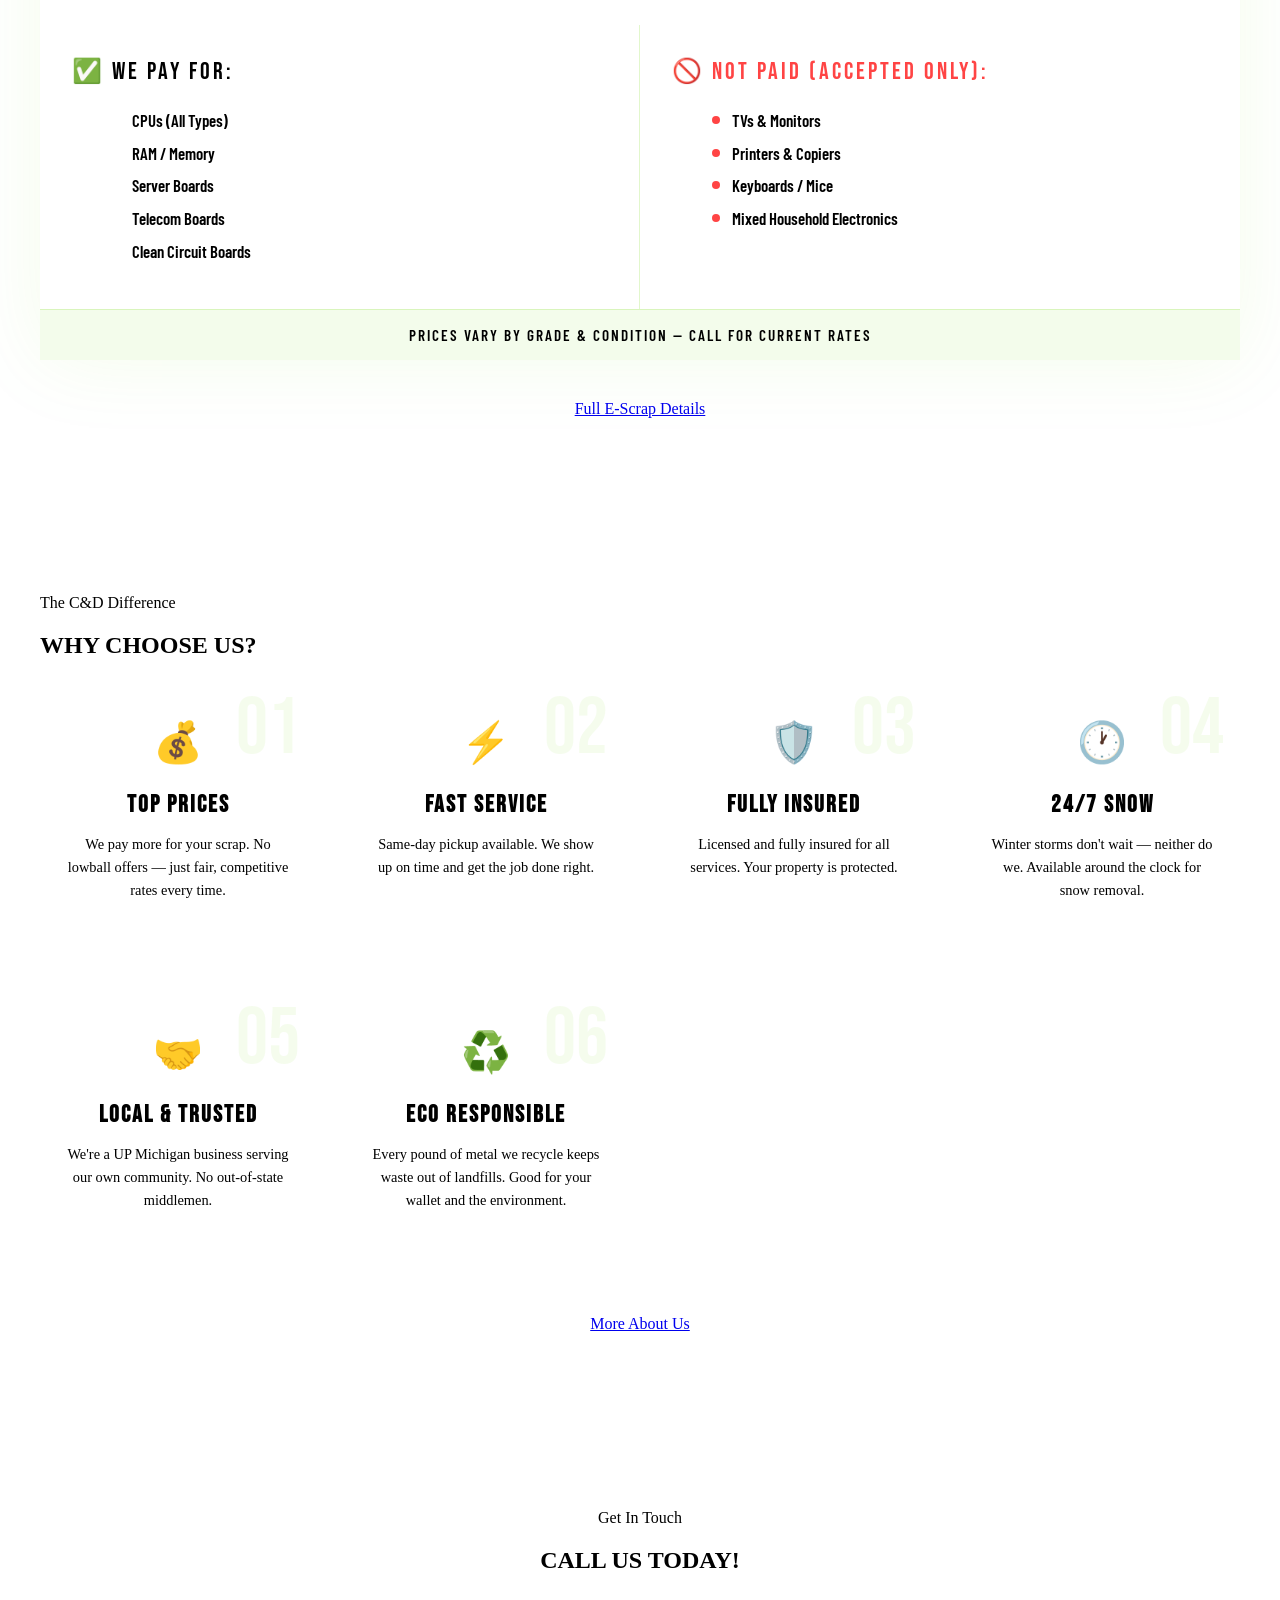
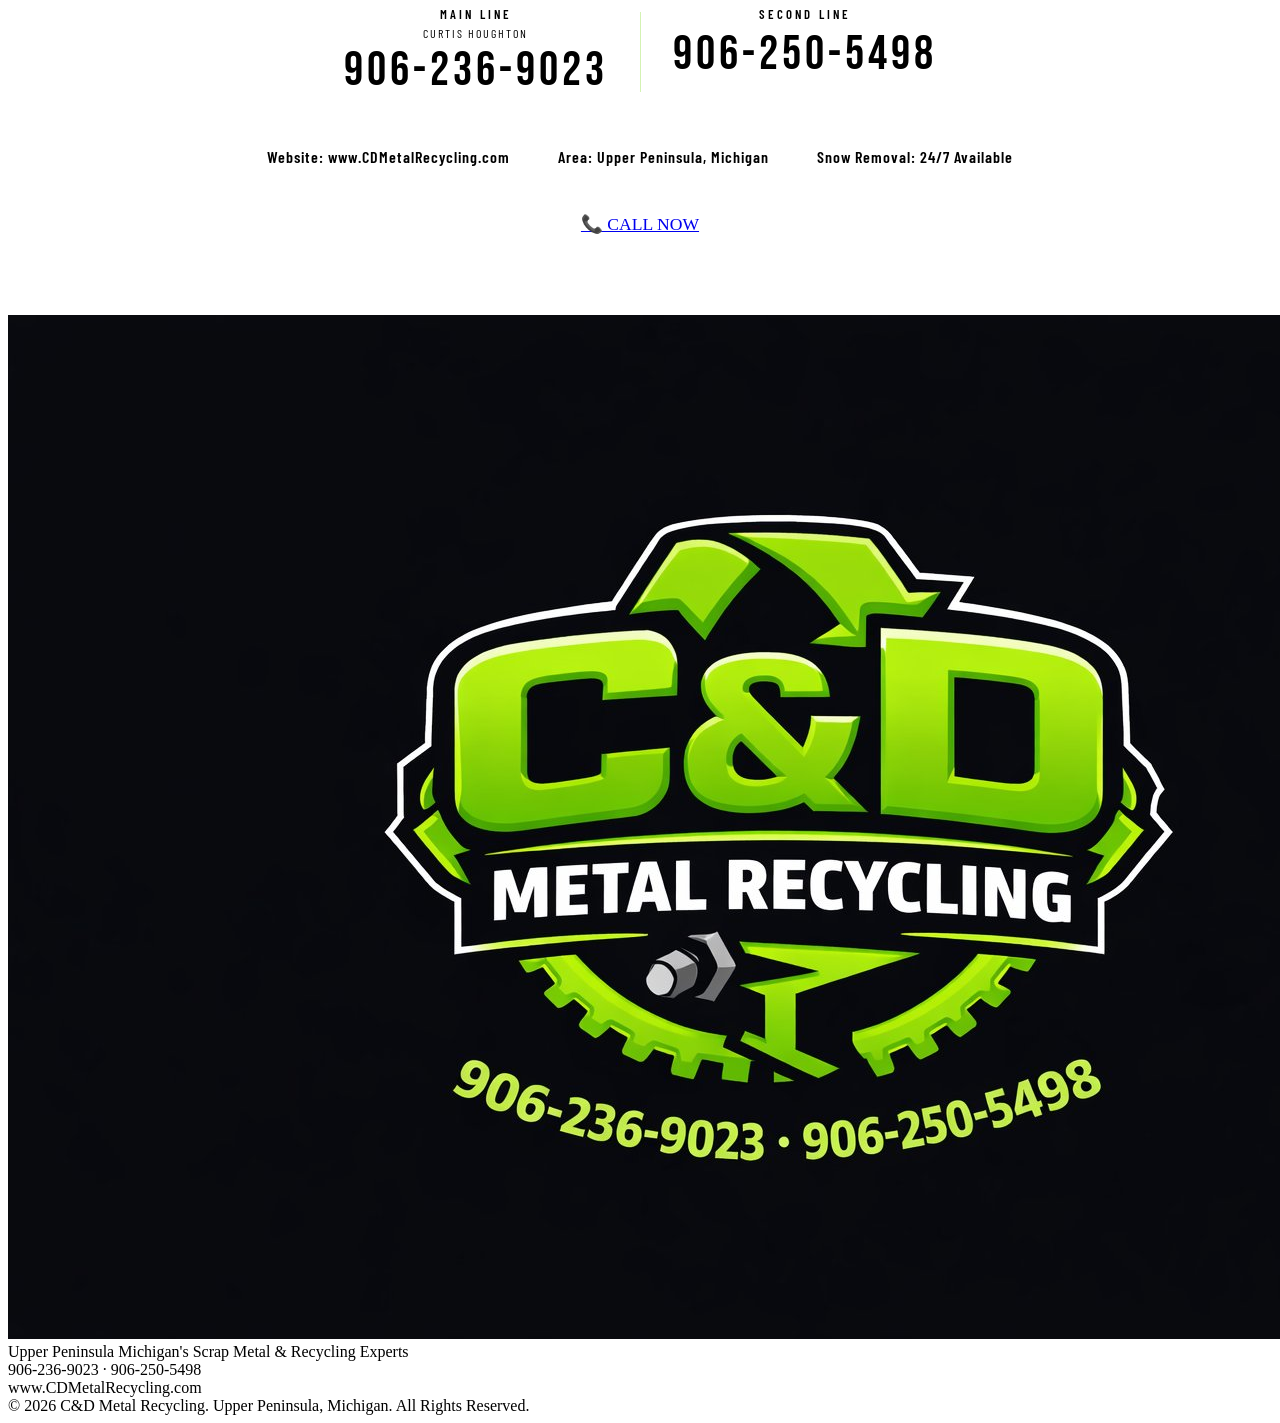
==== commit 8f6bca6e: "Add files via upload" ====
--- a/index.html
+++ b/index.html
@@ -18,6 +18,119 @@
 <link rel="stylesheet" href="shared.css">
 <noscript><style>.reveal { opacity: 1; transform: none; }</style></noscript>
 <style>
+
+  /* ── NAV FORCE FIX ── */
+  nav {
+    position: fixed !important; top: 0 !important; left: 0 !important; right: 0 !important;
+    z-index: 1000 !important;
+    background: rgba(6,6,6,0.97) !important;
+    backdrop-filter: blur(20px) !important;
+    border-bottom: 1px solid rgba(109,212,0,0.18) !important;
+    box-shadow: 0 2px 50px rgba(0,0,0,0.8) !important;
+    padding: 0 2.5rem !important;
+    display: flex !important;
+    flex-direction: row !important;
+    align-items: center !important;
+    justify-content: space-between !important;
+    flex-wrap: nowrap !important;
+    height: 68px !important;
+    gap: 1rem !important;
+  }
+  nav::after {
+    content: '';
+    position: absolute; bottom: 0; left: 0; right: 0; height: 2px;
+    background: linear-gradient(90deg, transparent 0%, #6dd400 20%, #8fff00 50%, #6dd400 80%, transparent 100%);
+    opacity: 0.5;
+  }
+  .nav-logo { display: flex !important; align-items: center !important; text-decoration: none; flex-shrink: 0; }
+  .nav-logo img { height: 38px !important; width: auto !important; filter: drop-shadow(0 0 10px rgba(109,212,0,0.4)); }
+  .nav-links {
+    display: flex !important;
+    flex-direction: row !important;
+    list-style: none !important;
+    align-items: center !important;
+    gap: 0 !important;
+    flex: 1 1 auto !important;
+    justify-content: center !important;
+    margin: 0 !important; padding: 0 !important;
+    flex-wrap: nowrap !important;
+    position: static !important;
+    background: none !important;
+    border: none !important;
+  }
+  .nav-links li { flex: none !important; }
+  .nav-links a {
+    display: flex !important; align-items: center !important;
+    color: rgba(180,180,180,0.65) !important; text-decoration: none !important;
+    font-family: 'Barlow Condensed', sans-serif !important; font-weight: 700 !important;
+    font-size: 0.8rem !important; letter-spacing: 2.5px !important; text-transform: uppercase !important;
+    padding: 0 0.9rem !important; height: 68px !important; white-space: nowrap !important;
+    position: relative !important; transition: color 0.2s !important;
+    border-bottom: none !important; background: none !important;
+    justify-content: center !important;
+  }
+  .nav-links a::before { display: none !important; }
+  .nav-links a::after {
+    content: '' !important;
+    position: absolute !important; bottom: 0 !important; left: 50% !important; right: 50% !important;
+    height: 2px !important; background: #6dd400 !important;
+    transition: left 0.22s ease, right 0.22s ease !important;
+    display: block !important;
+  }
+  .nav-links a:hover { color: #fff !important; background: none !important; }
+  .nav-links a:hover::after { left: 0.9rem !important; right: 0.9rem !important; }
+  .nav-links a.active { color: #6dd400 !important; }
+  .nav-links a.active::after { left: 0.9rem !important; right: 0.9rem !important; }
+  .nav-call-btn {
+    display: flex !important; align-items: center !important;
+    gap: 10px !important; flex-shrink: 0 !important;
+    background: #6dd400 !important;
+    text-decoration: none !important;
+    padding: 0 20px !important; height: 42px !important;
+    clip-path: polygon(10px 0%, 100% 0%, calc(100% - 10px) 100%, 0% 100%) !important;
+    box-shadow: 0 0 28px rgba(109,212,0,0.3) !important;
+  }
+  .nav-call-icon { font-size: 14px !important; line-height: 1 !important; }
+  .nav-call-text { display: flex !important; flex-direction: column !important; gap: 0 !important; }
+  .nav-call-label {
+    font-family: 'Barlow Condensed', sans-serif !important; font-weight: 900 !important;
+    font-size: 0.58rem !important; letter-spacing: 3px !important; text-transform: uppercase !important;
+    color: rgba(0,0,0,0.55) !important; line-height: 1 !important; display: block !important;
+  }
+  .nav-call-num {
+    font-family: 'Bebas Neue', sans-serif !important;
+    font-size: 1.05rem !important; letter-spacing: 1.5px !important;
+    color: #080808 !important; line-height: 1.1 !important;
+  }
+  .hamburger { display: none !important; flex-direction: column; gap: 5px; cursor: pointer; padding: 7px 6px; flex-shrink: 0; }
+  .hamburger span { width: 22px; height: 2px; background: #6dd400; display: block; transition: all 0.3s; border-radius: 1px; }
+  @media (max-width: 1000px) {
+    .nav-links { display: none !important; }
+    nav { padding: 0 1.25rem !important; }
+    .hamburger { display: flex !important; }
+    .nav-call-label { display: none !important; }
+    .nav-call-btn { padding: 0 14px !important; height: 38px !important; }
+    .nav-call-num { font-size: 0.92rem !important; }
+    .hamburger.open span:nth-child(1) { transform: translateY(7px) rotate(45deg); }
+    .hamburger.open span:nth-child(2) { opacity: 0; }
+    .hamburger.open span:nth-child(3) { transform: translateY(-7px) rotate(-45deg); }
+    .nav-links.open {
+      display: flex !important; flex-direction: column !important;
+      position: fixed !important; top: 68px !important; left: 0 !important; right: 0 !important;
+      background: rgba(6,6,6,0.99) !important;
+      border-bottom: 1px solid rgba(109,212,0,0.2) !important;
+      padding: 0.5rem 0 1rem !important; z-index: 999 !important;
+    }
+    .nav-links.open li { flex: unset !important; width: 100% !important; }
+    .nav-links.open a {
+      height: auto !important; padding: 0.9rem 1.75rem !important; font-size: 1.05rem !important;
+      color: rgba(200,200,200,0.8) !important; border-bottom: 1px solid rgba(109,212,0,0.07) !important;
+      justify-content: flex-start !important; width: 100% !important;
+    }
+    .nav-links.open a::after { display: none !important; }
+    .nav-links.open a.active { color: #6dd400 !important; background: rgba(109,212,0,0.05) !important; }
+  }
+
   /* ── HERO ── */
   .hero {
     min-height: 100vh; display: flex; align-items: center; justify-content: center;
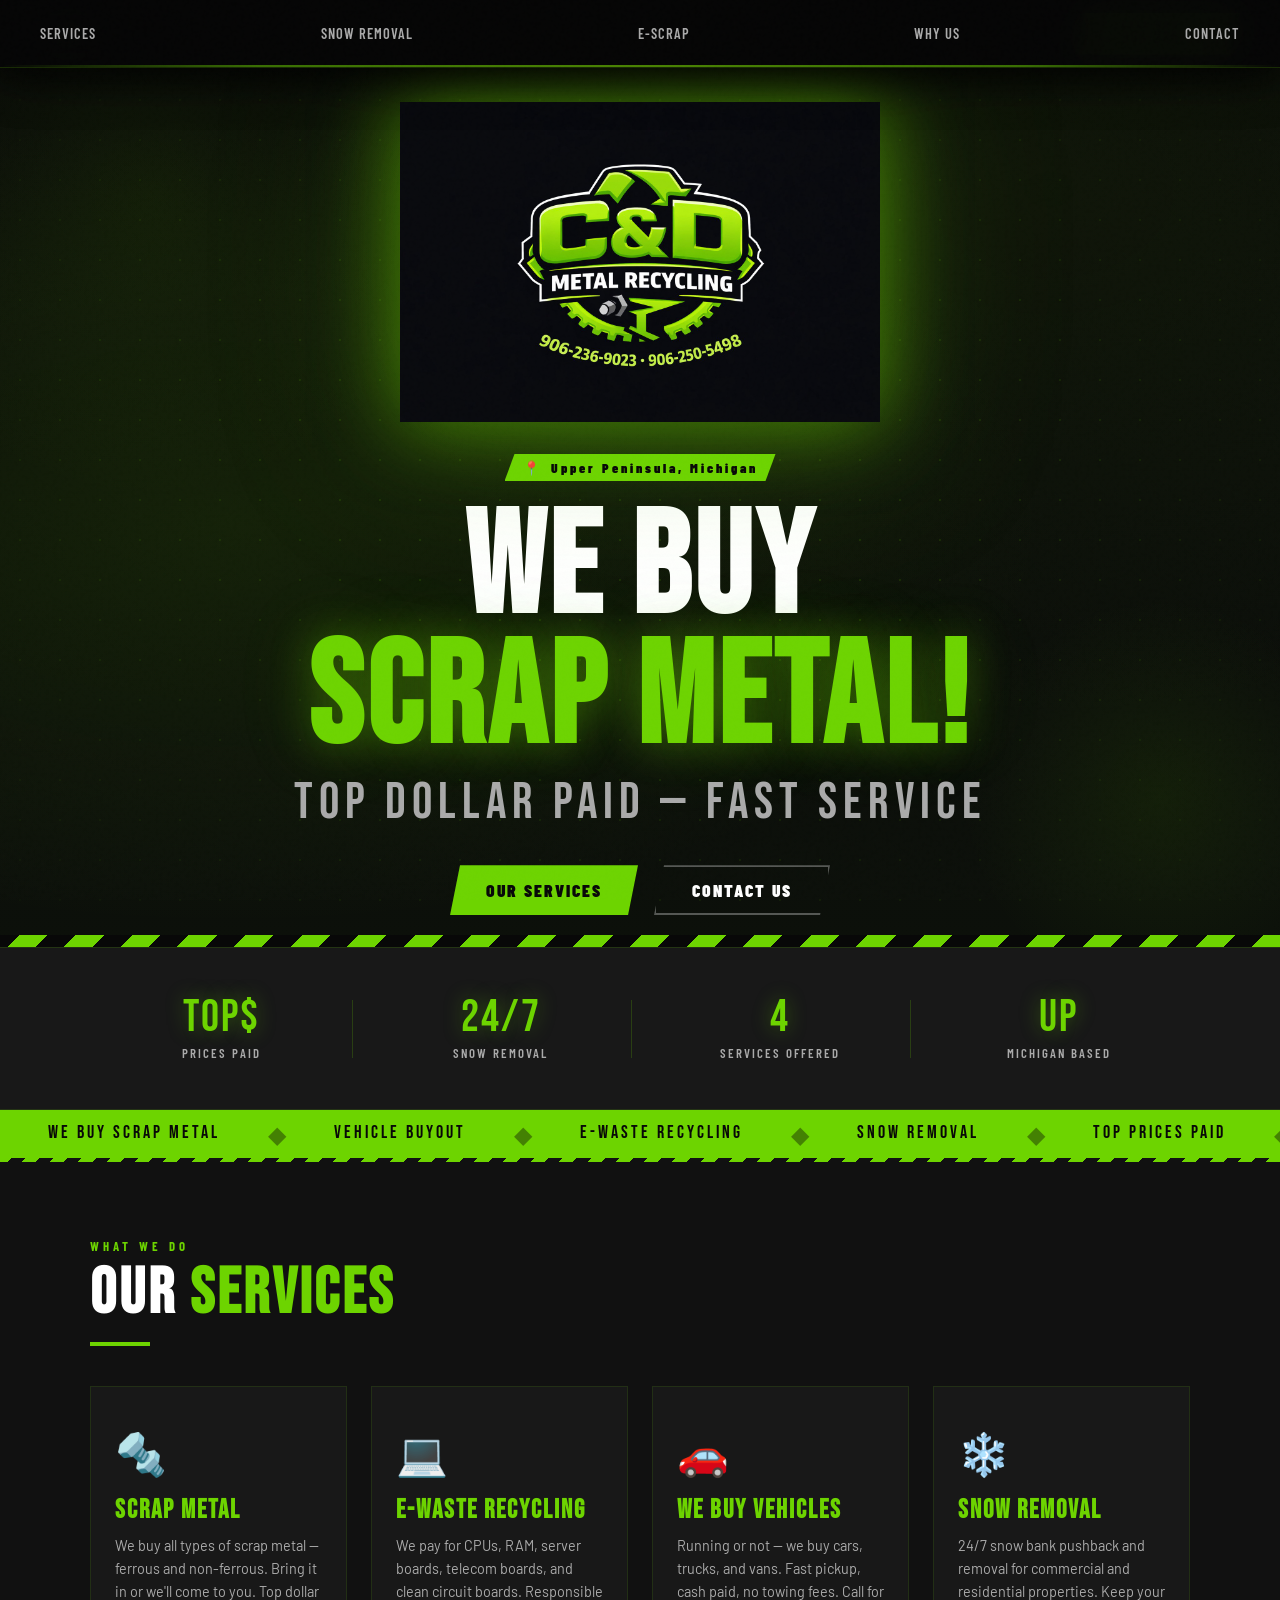
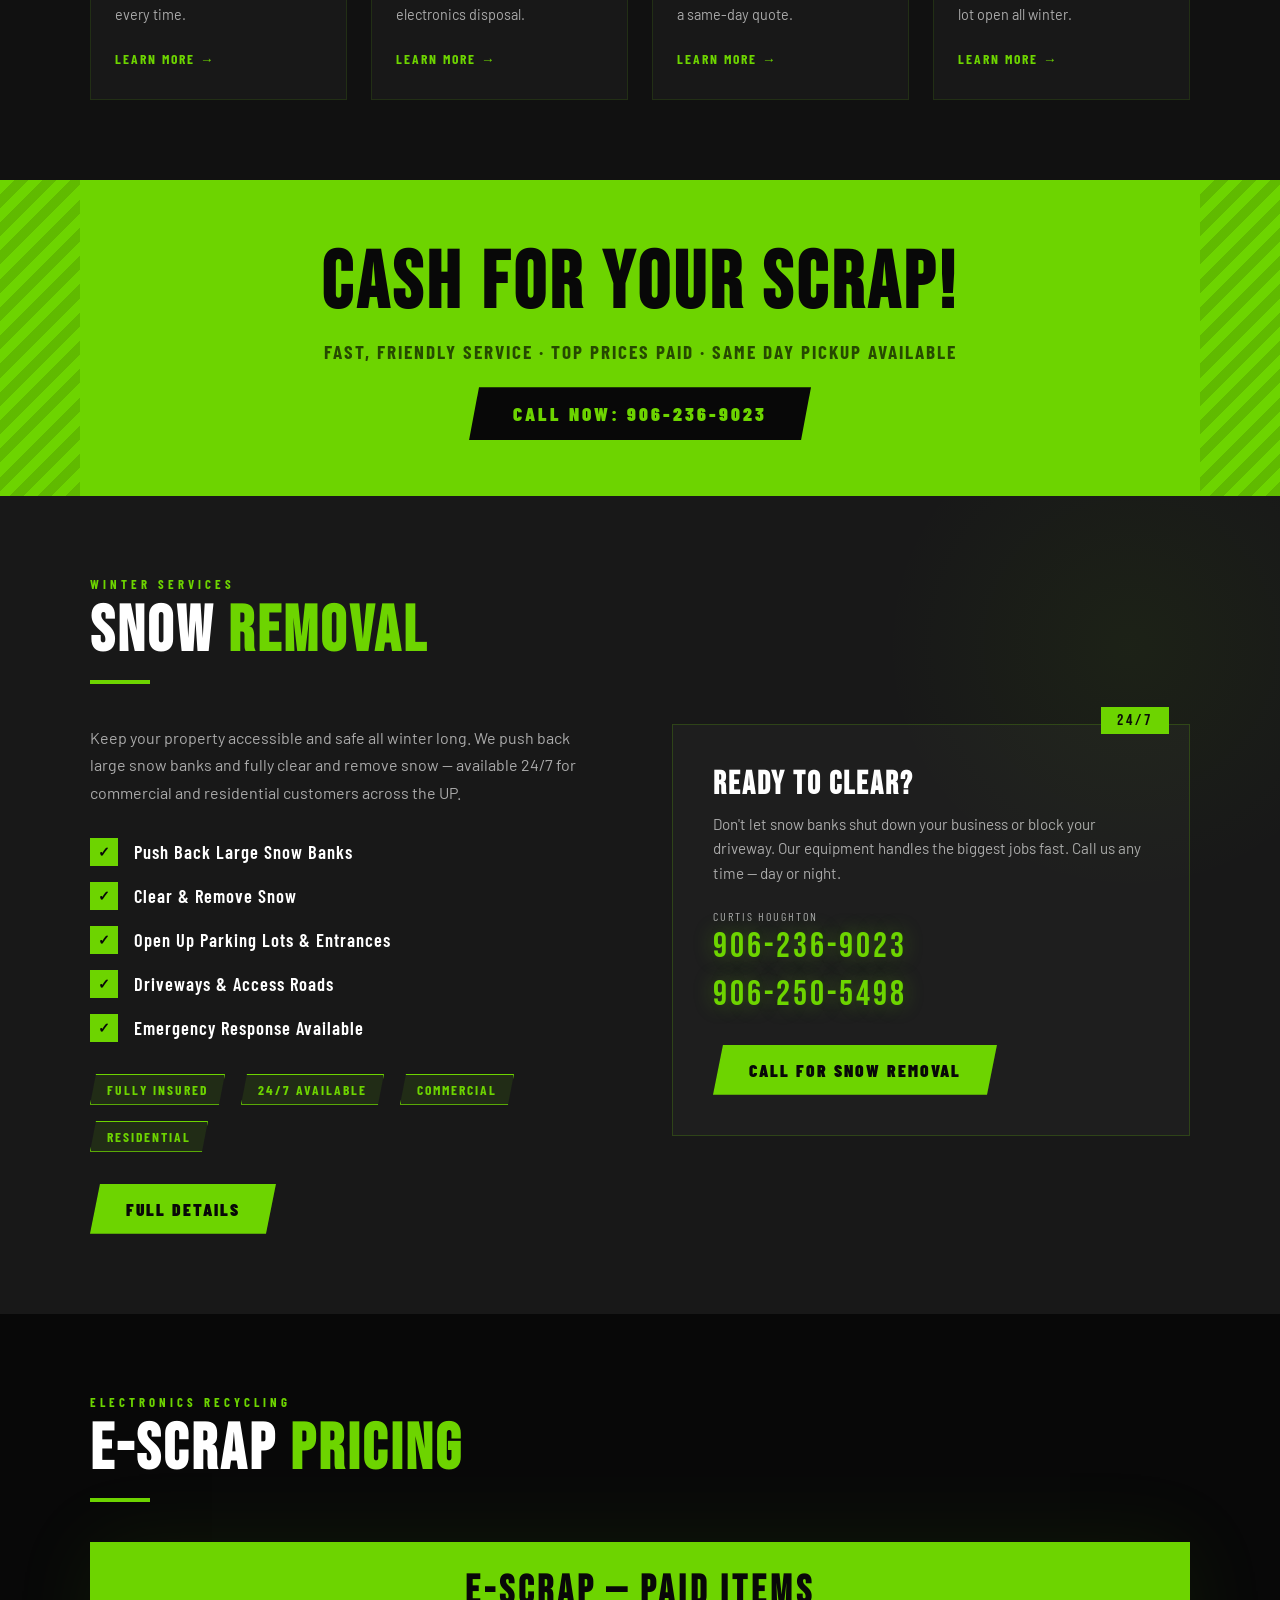
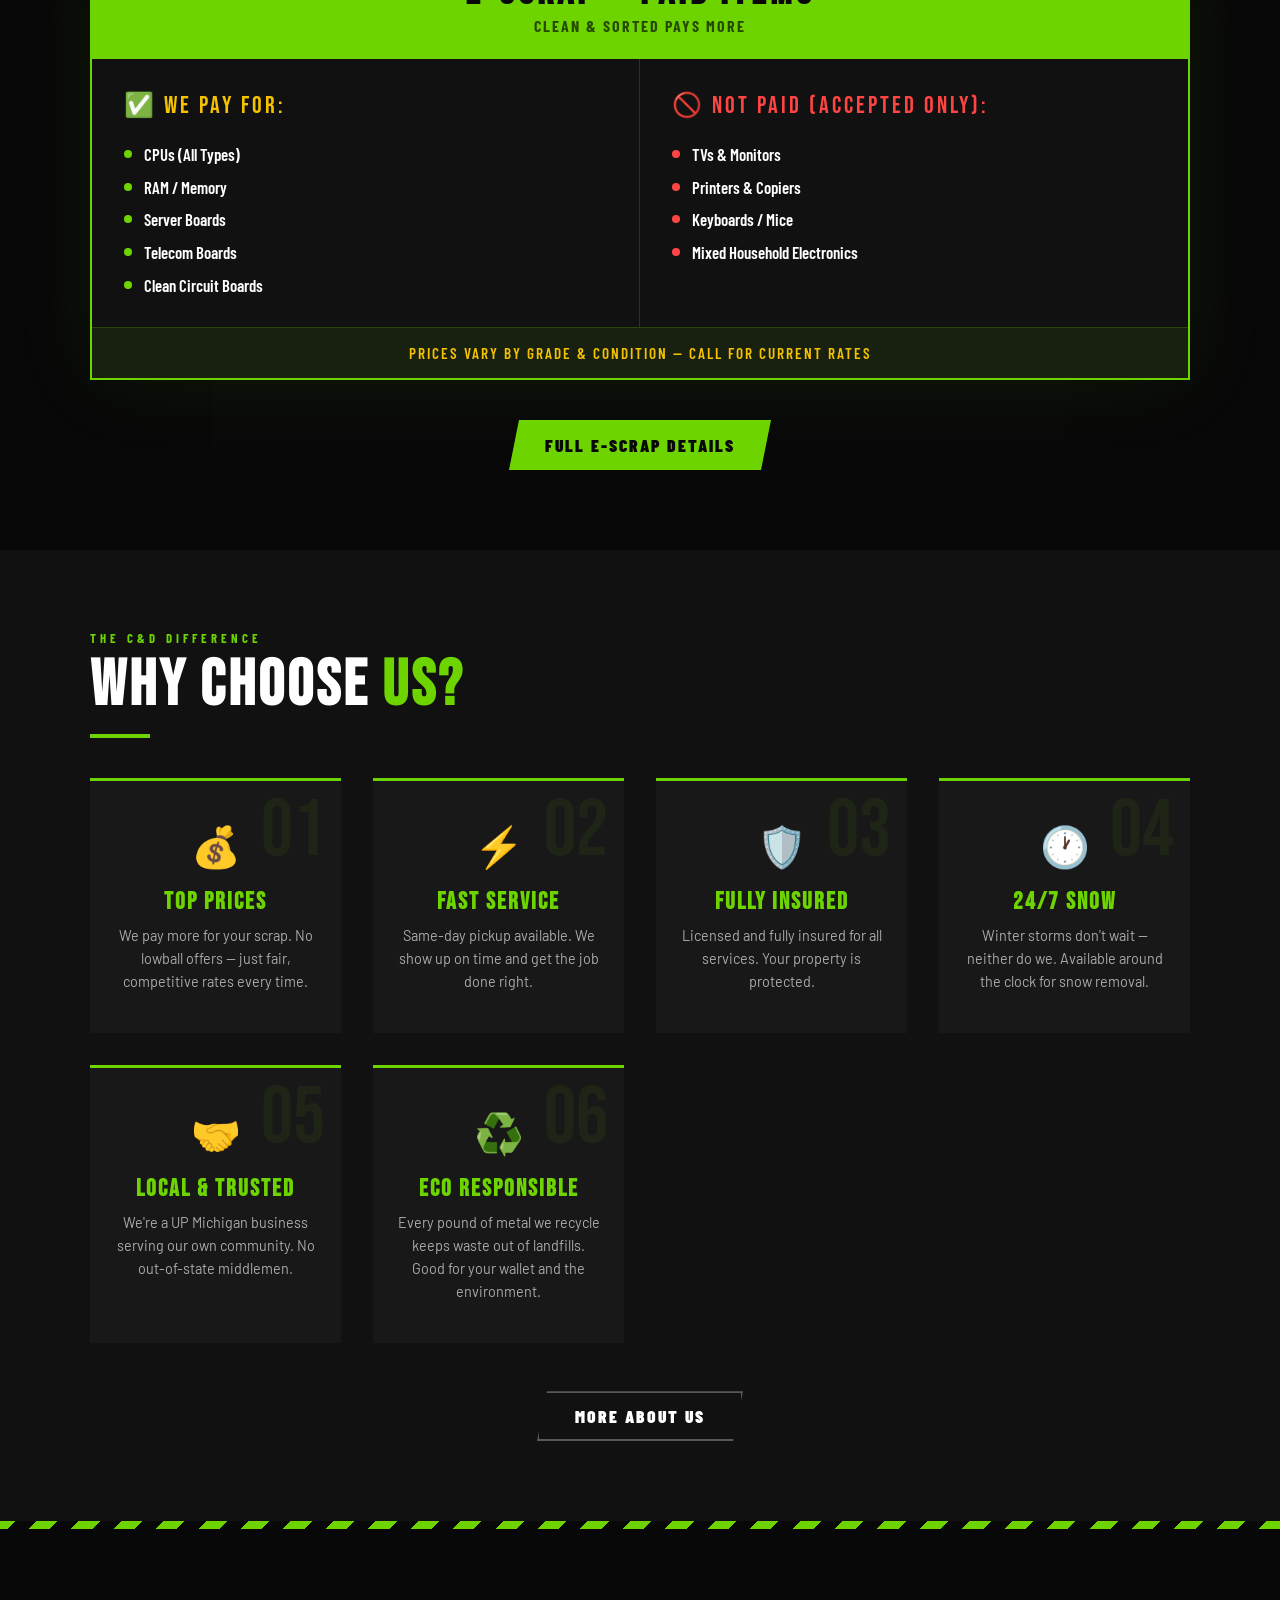
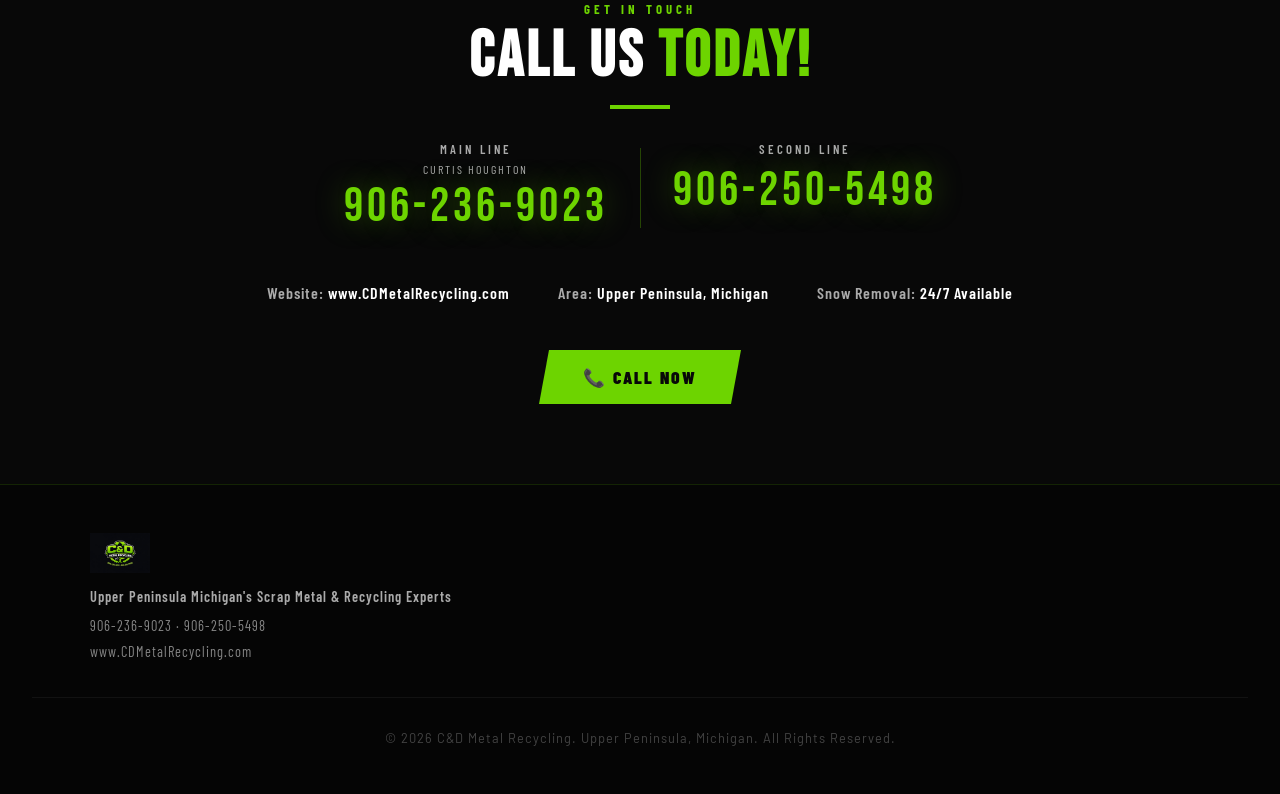
==== commit b09e9f56: "Update index.html" ====
--- a/index.html
+++ b/index.html
@@ -4,9 +4,9 @@
 <meta charset="UTF-8">
 <meta name="viewport" content="width=device-width, initial-scale=1.0">
 <title>C&D Metal Recycling | We Buy Scrap Metal | Marquette, MI</title>
-<meta name="description" content="C&D Metal Recycling buys scrap metal, junk cars, and e-waste in Michigan's Upper Peninsula. 24/7 snow removal. Call 906-236-9023 for a same-day quote.">
+<meta name="description" content="C&D Metal Recycling buys scrap metal, vehicles, and e-waste in Michigan's Upper Peninsula. 24/7 snow removal. Call 906-236-9023 for a same-day quote.">
 <meta property="og:title" content="C&D Metal Recycling | We Buy Scrap Metal | UP Michigan">
-<meta property="og:description" content="Top dollar paid for scrap metal, junk cars & e-waste. 24/7 snow removal. Serving the Upper Peninsula of Michigan.">
+<meta property="og:description" content="Top dollar paid for scrap metal, vehicles & e-waste. 24/7 snow removal. Serving the Upper Peninsula of Michigan.">
 <meta property="og:image" content="logo.png">
 <meta property="og:type" content="website">
 <link rel="canonical" href="https://www.cdmetalrecycling.com/">
@@ -18,7 +18,7 @@
 <link rel="stylesheet" href="shared.css">
 <noscript><style>.reveal { opacity: 1; transform: none; }</style></noscript>
 <style>
-
+ 
   /* ── NAV FORCE FIX ── */
   nav {
     position: fixed !important; top: 0 !important; left: 0 !important; right: 0 !important;
@@ -130,7 +130,7 @@
     .nav-links.open a::after { display: none !important; }
     .nav-links.open a.active { color: #6dd400 !important; background: rgba(109,212,0,0.05) !important; }
   }
-
+ 
   /* ── HERO ── */
   .hero {
     min-height: 100vh; display: flex; align-items: center; justify-content: center;
@@ -167,7 +167,17 @@
     padding: 2rem; max-width: 1000px;
     animation: fadeUp 0.9s ease both;
   }
-  @keyframes fadeUp { from { opacity: 0; transform: translateY(40px); } to { opacity: 1; transform: translateY(0); } }
+  .hero-logo {
+    display: block; margin: 0 auto 2rem;
+    width: clamp(260px, 40vw, 480px); height: auto;
+    filter: drop-shadow(0 0 40px rgba(109,212,0,0.55)) drop-shadow(0 0 80px rgba(109,212,0,0.25));
+    animation: fadeUp 0.7s ease both;
+    transition: filter 0.3s;
+  }
+  .hero-logo:hover {
+    filter: drop-shadow(0 0 55px rgba(109,212,0,0.75)) drop-shadow(0 0 100px rgba(109,212,0,0.35));
+  }
+ 
   .hero-tag {
     display: inline-flex; align-items: center; gap: 8px;
     background: var(--green); color: var(--black);
@@ -201,7 +211,7 @@
   }
   .phone-badge:hover { background: var(--green); color: var(--black); text-shadow: none; transform: scale(1.05); }
   .hero-btns { display: flex; gap: 1rem; justify-content: center; flex-wrap: wrap; }
-
+ 
   /* ── STATS STRIP ── */
   .stats-strip {
     background: var(--dark2); border-top: 1px solid rgba(109,212,0,0.15);
@@ -225,14 +235,14 @@
     font-size: 0.8rem; letter-spacing: 2px; color: var(--gray);
     text-transform: uppercase; margin-top: 4px;
   }
-
+ 
   /* ── TICKER ── */
   .ticker-bar { background: var(--green); padding: 12px 0; overflow: hidden; }
   .ticker-inner { display: flex; animation: ticker 22s linear infinite; white-space: nowrap; }
   .ticker-item { font-family: 'Bebas Neue', sans-serif; font-size: 1.1rem; letter-spacing: 3px; color: var(--black); padding: 0 3rem; }
   .ticker-sep { color: var(--black); opacity: 0.4; font-size: 1.5rem; line-height: 1; }
   @keyframes ticker { 0% { transform: translateX(0); } 100% { transform: translateX(-50%); } }
-
+ 
   /* ── SERVICES ── */
   #services { background: var(--dark); position: relative; padding: 5rem 2rem; }
   #services::before {
@@ -270,11 +280,11 @@
     color: var(--green); transition: gap 0.2s;
   }
   .service-card:hover .service-arrow { gap: 10px; }
-
+ 
   /* CTA override — larger font than shared.css default */
   .cta-band h2 { font-size: clamp(2.5rem, 7vw, 5rem); }
   .cta-band p { font-size: 1.2rem; }
-
+ 
   /* ── SNOW REMOVAL ── */
   #snow { background: var(--dark2); position: relative; overflow: hidden; padding: 5rem 2rem; }
   #snow::after {
@@ -310,7 +320,7 @@
   .snow-right p { color: var(--gray); line-height: 1.6; margin-bottom: 1.5rem; font-size: 0.95rem; }
   .snow-phone { font-family: 'Bebas Neue', sans-serif; font-size: 2.2rem; color: var(--green); letter-spacing: 3px; text-shadow: 0 0 20px var(--green-glow); display: block; margin-bottom: 0.3rem; text-decoration: none; }
   .snow-phone:hover { color: var(--green-bright); }
-
+ 
   /* ── E-SCRAP ── */
   #escrap { background: var(--black); padding: 5rem 2rem; }
   .escrap-board { background: var(--dark); border: 2px solid var(--green); overflow: hidden; box-shadow: 0 0 80px rgba(109,212,0,0.08); }
@@ -330,7 +340,7 @@
   .dot.green { background: var(--green); }
   .dot.red { background: #ff4444; }
   .escrap-footer { background: rgba(109,212,0,0.08); border-top: 1px solid rgba(109,212,0,0.2); padding: 1rem 2rem; text-align: center; font-family: 'Barlow Condensed', sans-serif; font-weight: 600; color: var(--yellow); letter-spacing: 2px; font-size: 0.95rem; text-transform: uppercase; }
-
+ 
   /* ── WHY US ── */
   #why { background: var(--dark); padding: 5rem 2rem; }
   .why-grid { display: grid; grid-template-columns: repeat(auto-fit, minmax(220px, 1fr)); gap: 2rem; }
@@ -344,7 +354,7 @@
   .why-icon { font-size: 2.5rem; margin-bottom: 1rem; display: block; }
   .why-card h3 { font-family: 'Bebas Neue', sans-serif; font-size: 1.5rem; letter-spacing: 2px; color: var(--green); margin-bottom: 0.5rem; }
   .why-card p { color: var(--gray); font-size: 0.9rem; line-height: 1.6; }
-
+ 
   /* ── CONTACT ── */
   #contact { background: var(--black); text-align: center; position: relative; overflow: hidden; padding: 5rem 2rem; }
   #contact::before {
@@ -364,7 +374,7 @@
 </style>
 </head>
 <body>
-
+ 
 <!-- NAV -->
 <nav>
   <a class="nav-logo" href="index.html"><img src="logo.png" alt="C&D Metal Recycling"></a>
@@ -385,20 +395,17 @@
   </a>
   <div class="hamburger"><span></span><span></span><span></span></div>
 </nav>
-
+ 
 <!-- HERO -->
 <section class="hero">
   <div class="hero-bg"></div>
   <div class="hero-orb hero-orb-1"></div>
   <div class="hero-orb hero-orb-2"></div>
   <div class="hero-content">
+    <img src="logo.png" alt="C&D Metal Recycling" class="hero-logo">
     <div class="hero-tag"><span aria-hidden="true">📍</span> Upper Peninsula, Michigan</div>
     <h1>WE BUY<br><span class="green">SCRAP METAL!</span></h1>
     <div class="hero-sub">TOP DOLLAR PAID — FAST SERVICE</div>
-    <div class="hero-phones">
-      <div class="phone-badge-wrap"><span class="phone-badge-name">Curtis Houghton</span><a href="tel:9062369023" class="phone-badge">906-236-9023</a></div>
-      <a href="tel:9062505498" class="phone-badge">906-250-5498</a>
-    </div>
     <div class="hero-btns">
       <a href="services.html" class="btn-primary">Our Services</a>
       <a href="contact.html" class="btn-outline">Contact Us</a>
@@ -406,7 +413,7 @@
   </div>
   <div class="hero-stripes"></div>
 </section>
-
+ 
 <!-- STATS STRIP -->
 <div class="stats-strip">
   <div class="stats-inner">
@@ -419,7 +426,7 @@
       <div class="stat-label">Snow Removal</div>
     </div>
     <div class="stat-item">
-      <div class="stat-num">5</div>
+      <div class="stat-num">4</div>
       <div class="stat-label">Services Offered</div>
     </div>
     <div class="stat-item">
@@ -428,19 +435,19 @@
     </div>
   </div>
 </div>
-
+ 
 <!-- TICKER -->
 <div class="ticker-bar" aria-hidden="true">
   <div class="ticker-inner">
     <span class="ticker-item">WE BUY SCRAP METAL</span><span class="ticker-sep">◆</span>
-    <span class="ticker-item">JUNK CAR REMOVAL</span><span class="ticker-sep">◆</span>
+    <span class="ticker-item">VEHICLE BUYOUT</span><span class="ticker-sep">◆</span>
     <span class="ticker-item">E-WASTE RECYCLING</span><span class="ticker-sep">◆</span>
     <span class="ticker-item">SNOW REMOVAL</span><span class="ticker-sep">◆</span>
     <span class="ticker-item">TOP PRICES PAID</span><span class="ticker-sep">◆</span>
     <span class="ticker-item">FULLY INSURED</span><span class="ticker-sep">◆</span>
     <span class="ticker-item">24/7 SERVICE</span><span class="ticker-sep">◆</span>
     <span class="ticker-item">WE BUY SCRAP METAL</span><span class="ticker-sep">◆</span>
-    <span class="ticker-item">JUNK CAR REMOVAL</span><span class="ticker-sep">◆</span>
+    <span class="ticker-item">VEHICLE BUYOUT</span><span class="ticker-sep">◆</span>
     <span class="ticker-item">E-WASTE RECYCLING</span><span class="ticker-sep">◆</span>
     <span class="ticker-item">SNOW REMOVAL</span><span class="ticker-sep">◆</span>
     <span class="ticker-item">TOP PRICES PAID</span><span class="ticker-sep">◆</span>
@@ -448,7 +455,7 @@
     <span class="ticker-item">24/7 SERVICE</span><span class="ticker-sep">◆</span>
   </div>
 </div>
-
+ 
 <!-- SERVICES -->
 <section id="services">
   <div class="section-inner">
@@ -462,12 +469,6 @@
         <span class="service-icon" aria-hidden="true">🔩</span>
         <h3>Scrap Metal</h3>
         <p>We buy all types of scrap metal — ferrous and non-ferrous. Bring it in or we'll come to you. Top dollar every time.</p>
-        <span class="service-arrow">Learn More →</span>
-      </a>
-      <a class="service-card" href="services.html#junk-removal">
-        <span class="service-icon" aria-hidden="true">🚛</span>
-        <h3>Junk Removal</h3>
-        <p>Got junk? We'll haul it away fast and clean. Commercial and residential junk removal throughout the UP.</p>
         <span class="service-arrow">Learn More →</span>
       </a>
       <a class="service-card" href="escrap.html">
@@ -478,8 +479,8 @@
       </a>
       <a class="service-card" href="services.html#junk-cars">
         <span class="service-icon" aria-hidden="true">🚗</span>
-        <h3>Buying Junk Cars</h3>
-        <p>Running or not — we buy junk vehicles. Fast pickup, cash paid, no hassle. Call for a quote today.</p>
+        <h3>We Buy Vehicles</h3>
+        <p>Running or not — we buy cars, trucks, and vans. Fast pickup, cash paid, no towing fees. Call for a same-day quote.</p>
         <span class="service-arrow">Learn More →</span>
       </a>
       <a class="service-card" href="snow-removal.html">
@@ -491,14 +492,14 @@
     </div>
   </div>
 </section>
-
+ 
 <!-- CTA BAND -->
 <div class="cta-band">
   <h2>CASH FOR YOUR SCRAP!</h2>
   <p>Fast, Friendly Service · Top Prices Paid · Same Day Pickup Available</p>
   <a href="tel:9062369023" class="btn-dark">Call Now: 906-236-9023</a>
 </div>
-
+ 
 <!-- SNOW REMOVAL -->
 <section id="snow">
   <div class="section-inner">
@@ -537,7 +538,7 @@
     </div>
   </div>
 </section>
-
+ 
 <!-- E-SCRAP -->
 <section id="escrap">
   <div class="section-inner">
@@ -579,7 +580,7 @@
     </div>
   </div>
 </section>
-
+ 
 <!-- WHY US -->
 <section id="why">
   <div class="section-inner">
@@ -631,7 +632,7 @@
     </div>
   </div>
 </section>
-
+ 
 <!-- CONTACT -->
 <section id="contact">
   <div class="section-inner">
@@ -661,7 +662,7 @@
     </div>
   </div>
 </section>
-
+ 
 <!-- FOOTER -->
 <footer>
   <div class="footer-inner">
@@ -683,7 +684,7 @@
   </div>
   <div class="footer-copy">© <script>document.write(new Date().getFullYear())</script> C&amp;D Metal Recycling. Upper Peninsula, Michigan. All Rights Reserved.</div>
 </footer>
-
+ 
 <script type="application/ld+json">
 {
   "@context": "https://schema.org",
@@ -692,16 +693,16 @@
   "url": "https://www.cdmetalrecycling.com",
   "areaServed": "Upper Peninsula, Michigan",
   "priceRange": "$$",
-  "description": "Scrap metal buying, junk removal, e-waste recycling, and 24/7 snow removal in Michigan's Upper Peninsula."
+  "description": "Scrap metal buying, vehicle buyout, e-waste recycling, and 24/7 snow removal in Michigan's Upper Peninsula."
 }
 </script>
-
+ 
 <script>
   const observer = new IntersectionObserver((entries) => {
     entries.forEach(e => { if (e.isIntersecting) e.target.classList.add('visible'); });
   }, { threshold: 0.1 });
   document.querySelectorAll('.reveal').forEach(r => observer.observe(r));
-
+ 
   const hamburger = document.querySelector('.hamburger');
   const navLinks = document.querySelector('.nav-links');
   hamburger.addEventListener('click', () => {
--- a/shared.css
+++ b/shared.css
@@ -0,0 +1,282 @@
+/* ── SHARED STYLES — C&D Metal Recycling ── */
+:root {
+  --green: #6dd400;
+  --green-bright: #8fff00;
+  --green-dark: #4a9200;
+  --green-glow: rgba(109,212,0,0.35);
+  --black: #080808;
+  --dark: #111111;
+  --dark2: #181818;
+  --dark3: #1e1e1e;
+  --white: #ffffff;
+  --gray: #aaaaaa;
+  --yellow: #f5c200;
+}
+
+* { margin: 0; padding: 0; box-sizing: border-box; }
+html { scroll-behavior: smooth; }
+body { background: var(--black); color: var(--white); font-family: 'Barlow', sans-serif; overflow-x: hidden; }
+
+body::before {
+  content: '';
+  position: fixed; inset: 0;
+  background-image: url("data:image/svg+xml,%3Csvg viewBox='0 0 256 256' xmlns='http://www.w3.org/2000/svg'%3E%3Cfilter id='noise'%3E%3CfeTurbulence type='fractalNoise' baseFrequency='0.9' numOctaves='4' stitchTiles='stitch'/%3E%3C/filter%3E%3Crect width='100%25' height='100%25' filter='url(%23noise)' opacity='0.04'/%3E%3C/svg%3E");
+  pointer-events: none; z-index: 9999; opacity: 0.4;
+}
+
+/* NAV */
+nav {
+  position: fixed; top: 0; left: 0; right: 0; z-index: 1000;
+  background: rgba(6,6,6,0.97);
+  backdrop-filter: blur(20px);
+  -webkit-backdrop-filter: blur(20px);
+  border-bottom: 1px solid rgba(109,212,0,0.18);
+  box-shadow: 0 2px 50px rgba(0,0,0,0.8);
+  padding: 0 2.5rem;
+  display: flex;
+  flex-direction: row;
+  align-items: center;
+  justify-content: space-between;
+  flex-wrap: nowrap;
+  height: 68px;
+  gap: 1rem;
+}
+nav::after {
+  content: '';
+  position: absolute; bottom: 0; left: 0; right: 0; height: 2px;
+  background: linear-gradient(90deg, transparent 0%, var(--green) 20%, var(--green-bright) 50%, var(--green) 80%, transparent 100%);
+  opacity: 0.5;
+}
+
+.nav-logo {
+  display: flex; align-items: center;
+  text-decoration: none; flex-shrink: 0;
+}
+.nav-logo img {
+  height: 38px; width: auto;
+  filter: drop-shadow(0 0 10px rgba(109,212,0,0.4));
+  transition: filter 0.2s;
+}
+.nav-logo:hover img { filter: drop-shadow(0 0 18px rgba(109,212,0,0.7)); }
+
+.nav-links {
+  display: flex;
+  flex-direction: row;
+  list-style: none;
+  align-items: center;
+  gap: 0;
+  flex: 1 1 auto;
+  justify-content: center;
+  margin: 0; padding: 0;
+  flex-wrap: nowrap;
+}
+.nav-links li { flex: none; }
+.nav-links a {
+  display: flex; align-items: center;
+  color: rgba(180,180,180,0.65); text-decoration: none;
+  font-family: 'Barlow Condensed', sans-serif; font-weight: 700;
+  font-size: 0.8rem; letter-spacing: 2.5px; text-transform: uppercase;
+  padding: 0 0.9rem; height: 68px; white-space: nowrap;
+  position: relative; transition: color 0.2s;
+}
+.nav-links a::after {
+  content: '';
+  position: absolute; bottom: 0; left: 50%; right: 50%;
+  height: 2px; background: var(--green);
+  transition: left 0.22s ease, right 0.22s ease;
+}
+.nav-links a:hover { color: #ffffff; }
+.nav-links a:hover::after { left: 0.9rem; right: 0.9rem; }
+.nav-links a.active { color: var(--green); }
+.nav-links a.active::after { left: 0.9rem; right: 0.9rem; }
+
+/* CALL NOW BUTTON */
+.nav-call-btn {
+  display: flex; align-items: center;
+  gap: 10px; flex-shrink: 0;
+  background: var(--green);
+  text-decoration: none;
+  padding: 0 20px; height: 42px;
+  clip-path: polygon(10px 0%, 100% 0%, calc(100% - 10px) 100%, 0% 100%);
+  transition: background 0.18s, transform 0.12s, box-shadow 0.18s;
+  box-shadow: 0 0 28px rgba(109,212,0,0.3);
+}
+.nav-call-btn:hover {
+  background: var(--green-bright);
+  transform: translateY(-1px);
+  box-shadow: 0 4px 36px rgba(109,212,0,0.5);
+}
+.nav-call-icon { font-size: 14px; line-height: 1; flex-shrink: 0; }
+.nav-call-text { display: flex; flex-direction: column; gap: 0; }
+.nav-call-label {
+  font-family: 'Barlow Condensed', sans-serif; font-weight: 900;
+  font-size: 0.58rem; letter-spacing: 3px; text-transform: uppercase;
+  color: rgba(0,0,0,0.55); line-height: 1;
+}
+.nav-call-num {
+  font-family: 'Bebas Neue', sans-serif;
+  font-size: 1.05rem; letter-spacing: 1.5px;
+  color: var(--black); line-height: 1.1;
+}
+
+.hamburger { display: none; flex-direction: column; gap: 5px; cursor: pointer; padding: 7px 6px; flex-shrink: 0; }
+.hamburger span { width: 22px; height: 2px; background: var(--green); display: block; transition: all 0.3s; border-radius: 1px; }
+
+@media (max-width: 1000px) {
+  .nav-links { display: none; }
+  nav { padding: 0 1.25rem; }
+  .hamburger { display: flex; }
+  .nav-call-label { display: none; }
+  .nav-call-btn { padding: 0 14px; height: 38px; gap: 7px; }
+  .nav-call-num { font-size: 0.92rem; }
+  .hamburger.open span:nth-child(1) { transform: translateY(7px) rotate(45deg); }
+  .hamburger.open span:nth-child(2) { opacity: 0; }
+  .hamburger.open span:nth-child(3) { transform: translateY(-7px) rotate(-45deg); }
+  .nav-links.open {
+    display: flex; flex-direction: column;
+    position: fixed; top: 68px; left: 0; right: 0;
+    background: rgba(6,6,6,0.99);
+    border-bottom: 1px solid rgba(109,212,0,0.2);
+    padding: 0.5rem 0 1rem; gap: 0; z-index: 999;
+  }
+  .nav-links.open li { flex: unset; }
+  .nav-links.open a {
+    height: auto; padding: 0.9rem 1.75rem; font-size: 1.05rem;
+    color: rgba(200,200,200,0.8); letter-spacing: 2.5px;
+    border-bottom: 1px solid rgba(109,212,0,0.07);
+    justify-content: flex-start;
+  }
+  .nav-links.open a::after { display: none; }
+  .nav-links.open a.active { color: var(--green); background: rgba(109,212,0,0.05); }
+  .nav-links.open a:hover { color: #fff; background: rgba(109,212,0,0.04); }
+}
+
+/* PAGE HERO */
+.page-hero {
+  padding: 120px 2rem 60px;
+  background:
+    radial-gradient(ellipse at 15% 60%, rgba(109,212,0,0.09) 0%, transparent 55%),
+    linear-gradient(180deg, #080808 0%, #0c100a 100%);
+  position: relative; overflow: hidden;
+}
+.page-hero::after {
+  content: '';
+  position: absolute; inset: 0;
+  background-image: radial-gradient(rgba(109,212,0,0.10) 1px, transparent 1px);
+  background-size: 40px 40px;
+  mask-image: radial-gradient(ellipse 90% 90% at 50% 50%, black 20%, transparent 100%);
+  pointer-events: none;
+}
+.page-hero-inner { max-width: 1100px; margin: 0 auto; position: relative; z-index: 2; }
+.breadcrumb {
+  font-family: 'Barlow Condensed', sans-serif; font-size: 0.85rem;
+  letter-spacing: 2px; color: var(--gray); margin-bottom: 1rem;
+  text-transform: uppercase;
+}
+.breadcrumb a { color: var(--green); text-decoration: none; }
+.breadcrumb a:hover { color: var(--green-bright); }
+.page-hero h1 {
+  font-family: 'Bebas Neue', sans-serif;
+  font-size: clamp(3rem, 9vw, 6.5rem);
+  line-height: 0.95; letter-spacing: 4px;
+}
+.page-hero h1 .green { color: var(--green); text-shadow: 0 0 30px var(--green-glow); }
+.page-hero-sub {
+  font-family: 'Barlow Condensed', sans-serif; font-weight: 600;
+  font-size: 1.15rem; color: var(--gray); letter-spacing: 2px;
+  text-transform: uppercase; margin-top: 1rem;
+}
+.page-hero-stripes {
+  position: absolute; bottom: 0; left: 0; right: 0; height: 8px;
+  background: repeating-linear-gradient(-45deg, var(--green) 0px, var(--green) 16px, transparent 16px, transparent 32px);
+}
+
+/* BUTTONS */
+.btn-primary {
+  font-family: 'Barlow Condensed', sans-serif; font-weight: 900;
+  font-size: 1.1rem; letter-spacing: 2px; text-transform: uppercase;
+  background: var(--green); color: var(--black); border: none;
+  padding: 14px 36px; cursor: pointer;
+  clip-path: polygon(10px 0%, 100% 0%, calc(100% - 10px) 100%, 0% 100%);
+  transition: all 0.2s; text-decoration: none; display: inline-block;
+}
+.btn-primary:hover { background: var(--green-bright); transform: translateY(-2px); box-shadow: 0 8px 30px var(--green-glow); }
+.btn-outline {
+  font-family: 'Barlow Condensed', sans-serif; font-weight: 900;
+  font-size: 1.1rem; letter-spacing: 2px; text-transform: uppercase;
+  background: transparent; color: var(--white); border: 2px solid rgba(255,255,255,0.3);
+  padding: 12px 36px; cursor: pointer;
+  clip-path: polygon(10px 0%, 100% 0%, calc(100% - 10px) 100%, 0% 100%);
+  transition: all 0.2s; text-decoration: none; display: inline-block;
+}
+.btn-outline:hover { border-color: var(--green); color: var(--green); }
+.btn-dark {
+  font-family: 'Barlow Condensed', sans-serif; font-weight: 900;
+  font-size: 1.2rem; letter-spacing: 3px; text-transform: uppercase;
+  background: var(--black); color: var(--green); border: none;
+  padding: 15px 44px; cursor: pointer;
+  clip-path: polygon(10px 0%, 100% 0%, calc(100% - 10px) 100%, 0% 100%);
+  text-decoration: none; display: inline-block; transition: all 0.2s;
+}
+.btn-dark:hover { background: var(--dark3); transform: scale(1.05); }
+
+/* SECTION BASE */
+section.content-section { padding: 5rem 2rem; }
+.section-inner { max-width: 1100px; margin: 0 auto; }
+.section-label {
+  font-family: 'Barlow Condensed', sans-serif; font-weight: 700;
+  font-size: 0.8rem; letter-spacing: 4px; color: var(--green);
+  text-transform: uppercase; margin-bottom: 0.5rem;
+}
+.section-title {
+  font-family: 'Bebas Neue', sans-serif;
+  font-size: clamp(2.5rem, 6vw, 4rem);
+  letter-spacing: 3px; line-height: 1; margin-bottom: 1rem;
+}
+.section-title .green { color: var(--green); }
+.divider { width: 60px; height: 4px; background: var(--green); margin-bottom: 2.5rem; }
+
+/* CTA BAND */
+.cta-band {
+  background: var(--green); padding: 3.5rem 2rem; text-align: center;
+  position: relative; overflow: hidden;
+}
+.cta-band::before, .cta-band::after {
+  content: ''; position: absolute; top: 0; bottom: 0; width: 80px;
+  background: repeating-linear-gradient(-45deg, rgba(0,0,0,0.12) 0, rgba(0,0,0,0.12) 10px, transparent 10px, transparent 20px);
+}
+.cta-band::before { left: 0; }
+.cta-band::after { right: 0; }
+.cta-band h2 { font-family: 'Bebas Neue', sans-serif; font-size: clamp(2rem, 5vw, 4rem); color: var(--black); letter-spacing: 4px; margin-bottom: 0.5rem; }
+.cta-band p { font-family: 'Barlow Condensed', sans-serif; font-weight: 700; font-size: 1.1rem; color: rgba(0,0,0,0.65); letter-spacing: 2px; text-transform: uppercase; margin-bottom: 1.5rem; }
+
+/* BADGES */
+.badge {
+  background: rgba(109,212,0,0.1); border: 1px solid var(--green);
+  color: var(--green); font-family: 'Barlow Condensed', sans-serif;
+  font-weight: 700; font-size: 0.85rem; letter-spacing: 2px;
+  text-transform: uppercase; padding: 6px 16px;
+  clip-path: polygon(6px 0%, 100% 0%, calc(100% - 6px) 100%, 0% 100%);
+}
+.badge-row { display: flex; gap: 1rem; flex-wrap: wrap; }
+
+/* FOOTER */
+footer { background: #050505; border-top: 1px solid rgba(109,212,0,0.15); padding: 3rem 2rem; }
+.footer-inner { max-width: 1100px; margin: 0 auto; display: grid; grid-template-columns: 1fr auto; gap: 2rem; align-items: start; }
+@media (max-width: 640px) { .footer-inner { grid-template-columns: 1fr; } }
+.footer-logo img { height: 40px; width: auto; margin-bottom: 0.75rem; }
+.footer-tagline { font-family: 'Barlow Condensed', sans-serif; font-weight: 600; font-size: 0.9rem; color: var(--gray); letter-spacing: 1px; margin-bottom: 0.5rem; }
+.footer-contact-small { font-family: 'Barlow Condensed', sans-serif; font-size: 0.9rem; color: rgba(255,255,255,0.5); letter-spacing: 1px; line-height: 1.8; }
+.footer-nav { display: flex; flex-direction: column; gap: 0.5rem; align-items: flex-end; }
+@media (max-width: 640px) { .footer-nav { align-items: flex-start; } }
+.footer-nav a { font-family: 'Barlow Condensed', sans-serif; font-weight: 600; font-size: 0.9rem; letter-spacing: 1px; color: var(--gray); text-decoration: none; text-transform: uppercase; transition: color 0.2s; }
+.footer-nav a:hover { color: var(--green); }
+.footer-copy { margin-top: 2rem; padding-top: 2rem; border-top: 1px solid rgba(255,255,255,0.05); text-align: center; font-size: 0.8rem; color: rgba(255,255,255,0.25); letter-spacing: 1px; }
+
+/* SCROLL REVEAL */
+.reveal { opacity: 0; transform: translateY(30px); transition: opacity 0.6s ease, transform 0.6s ease; }
+.reveal.visible { opacity: 1; transform: translateY(0); }
+
+@media (prefers-reduced-motion: reduce) {
+  .reveal { opacity: 1; transform: none; transition: none; }
+}
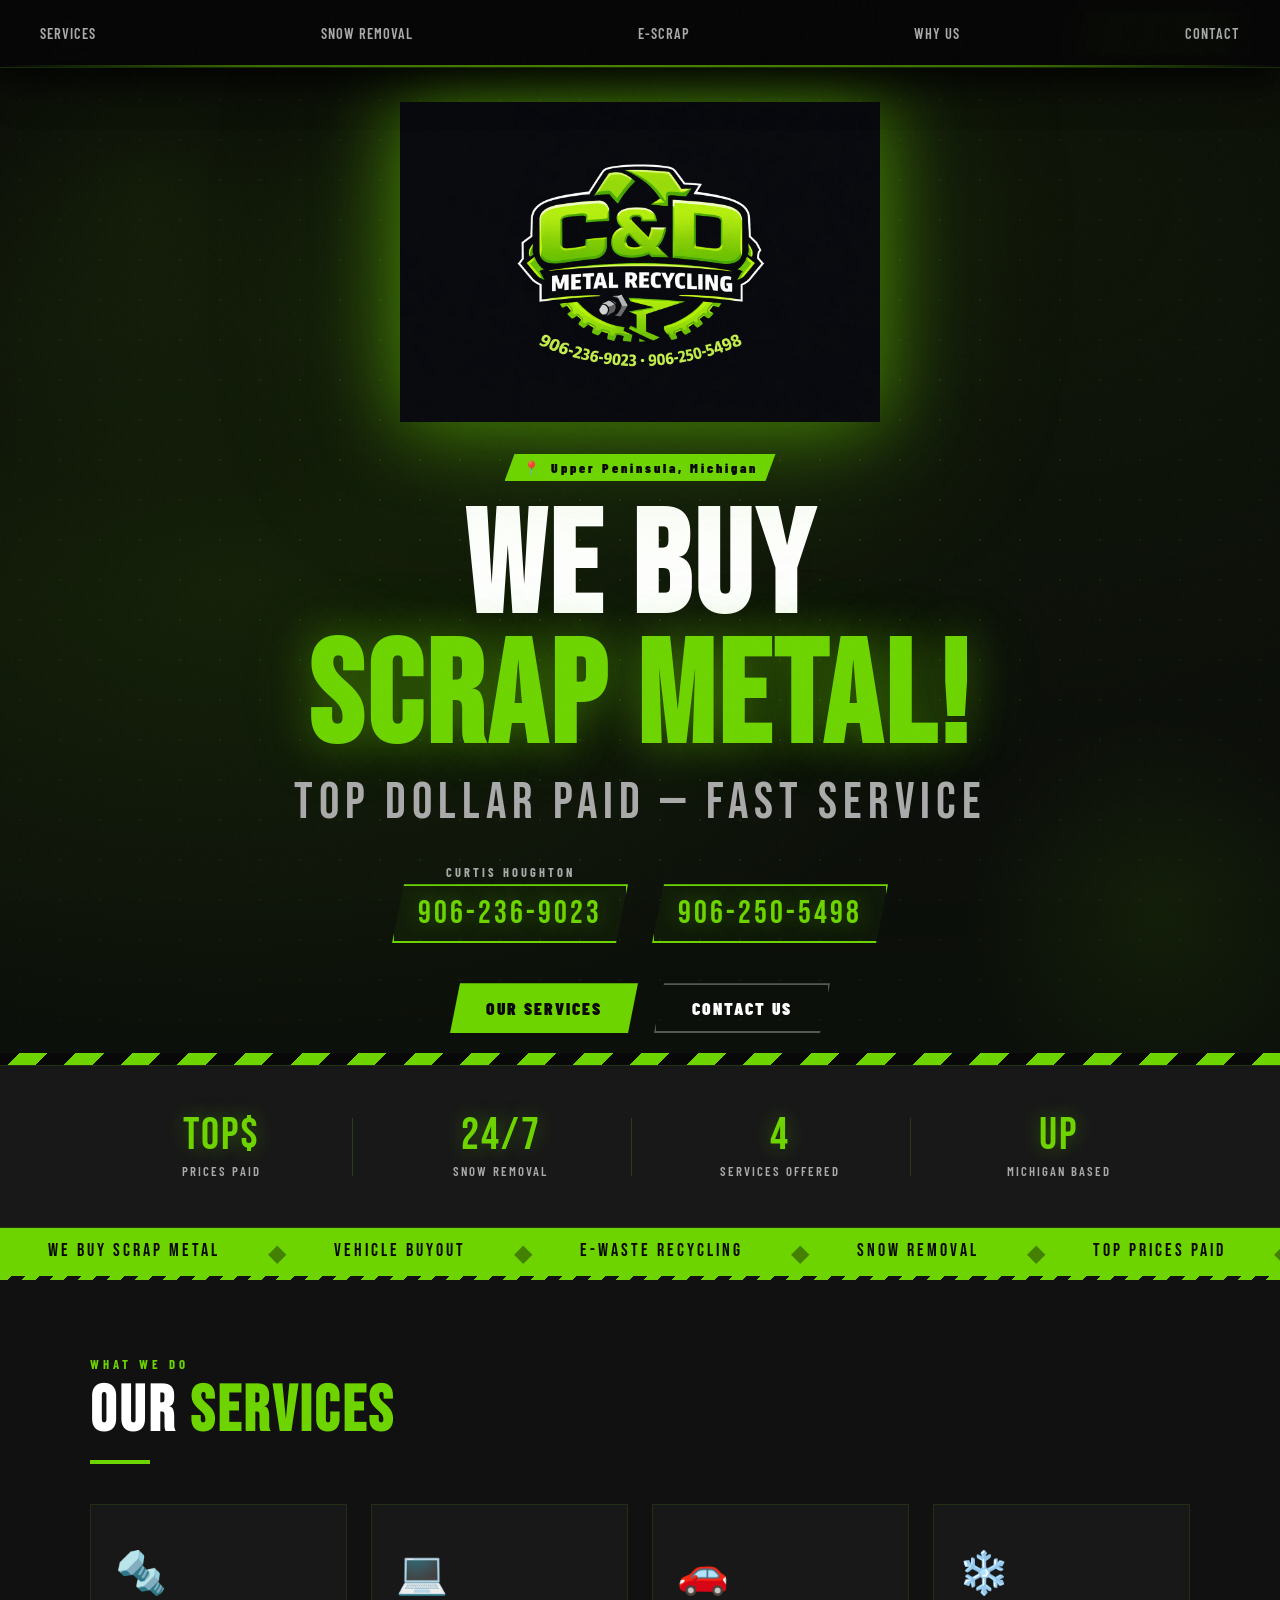
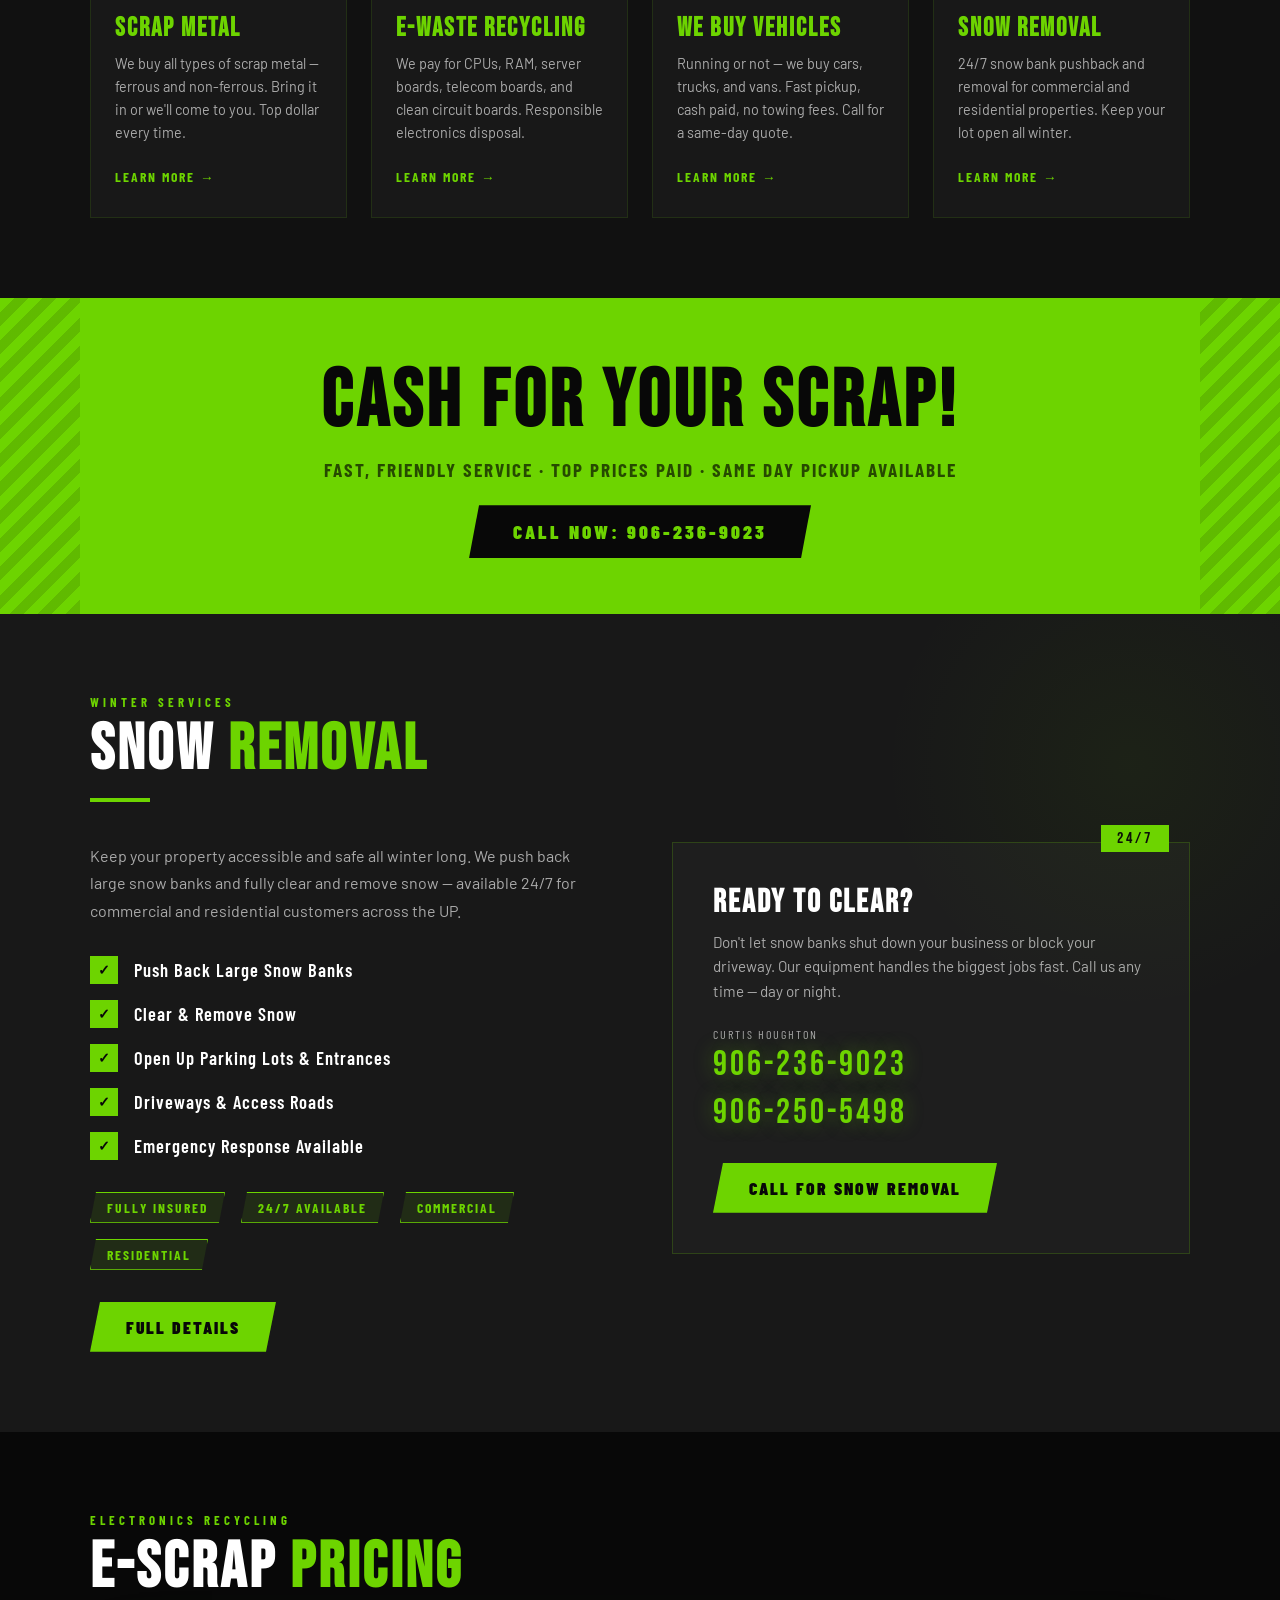
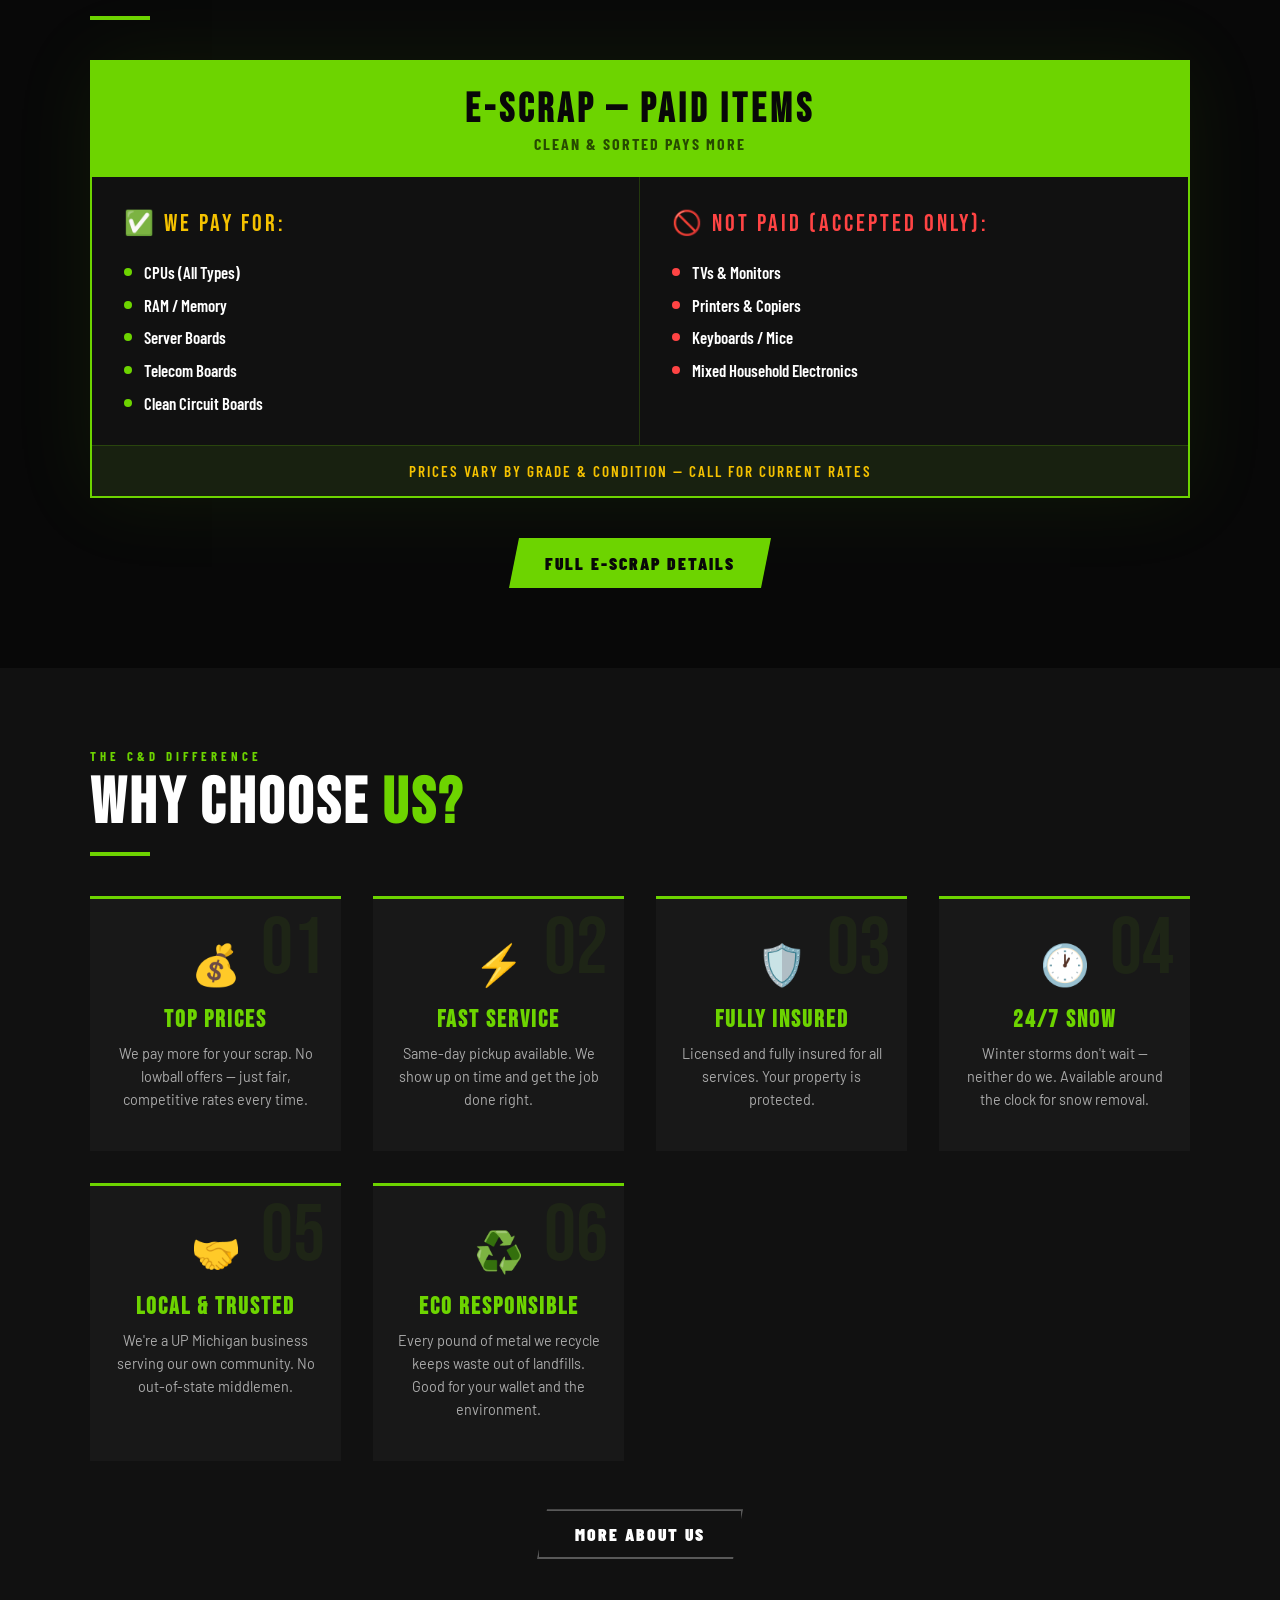
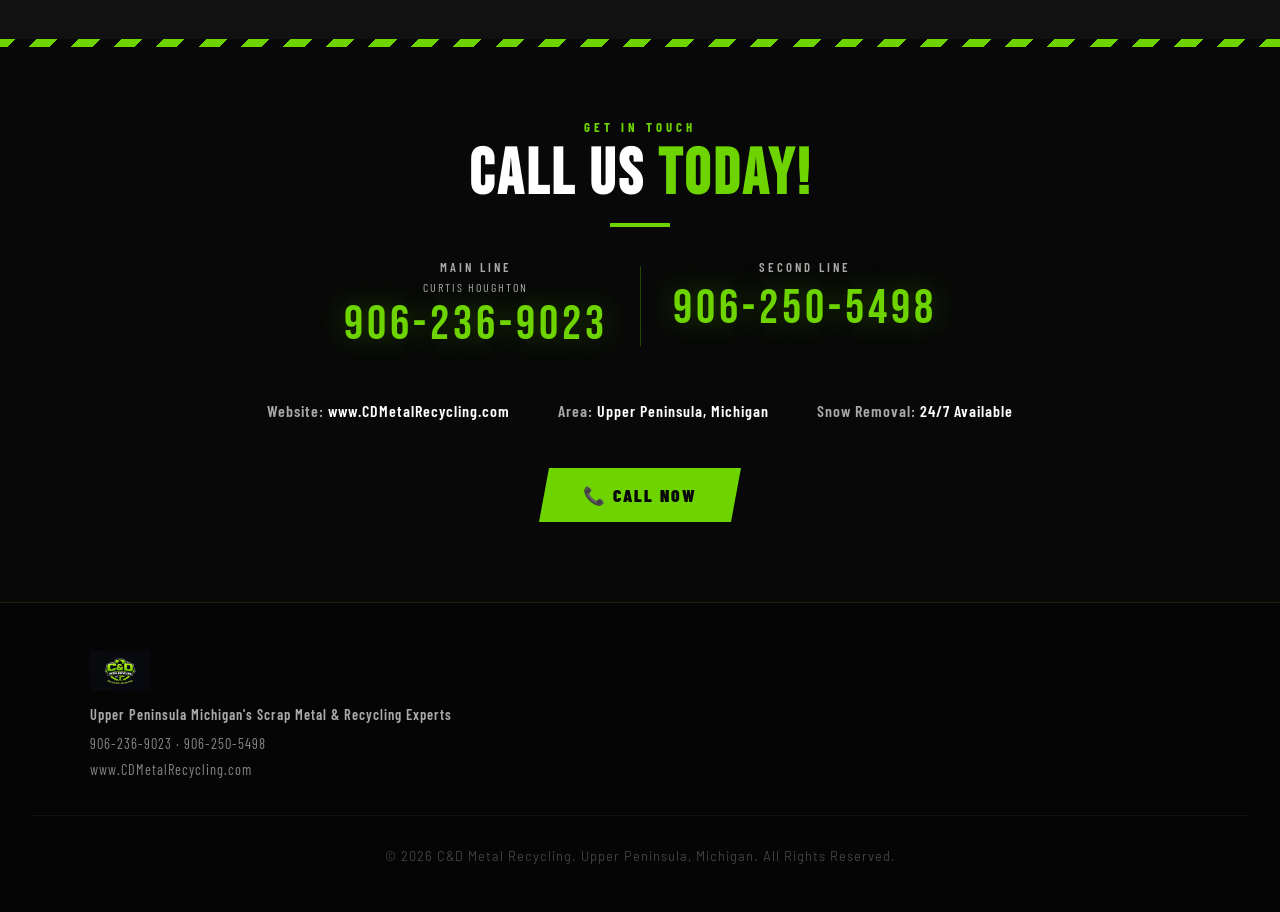
==== commit a452cb70: "Remove extra newlines in index.html" ====
--- a/index.html
+++ b/index.html
@@ -18,7 +18,7 @@
 <link rel="stylesheet" href="shared.css">
 <noscript><style>.reveal { opacity: 1; transform: none; }</style></noscript>
 <style>
- 
+
   /* ── NAV FORCE FIX ── */
   nav {
     position: fixed !important; top: 0 !important; left: 0 !important; right: 0 !important;
@@ -130,7 +130,7 @@
     .nav-links.open a::after { display: none !important; }
     .nav-links.open a.active { color: #6dd400 !important; background: rgba(109,212,0,0.05) !important; }
   }
- 
+
   /* ── HERO ── */
   .hero {
     min-height: 100vh; display: flex; align-items: center; justify-content: center;
@@ -177,7 +177,7 @@
   .hero-logo:hover {
     filter: drop-shadow(0 0 55px rgba(109,212,0,0.75)) drop-shadow(0 0 100px rgba(109,212,0,0.35));
   }
- 
+
   .hero-tag {
     display: inline-flex; align-items: center; gap: 8px;
     background: var(--green); color: var(--black);
@@ -211,7 +211,7 @@
   }
   .phone-badge:hover { background: var(--green); color: var(--black); text-shadow: none; transform: scale(1.05); }
   .hero-btns { display: flex; gap: 1rem; justify-content: center; flex-wrap: wrap; }
- 
+
   /* ── STATS STRIP ── */
   .stats-strip {
     background: var(--dark2); border-top: 1px solid rgba(109,212,0,0.15);
@@ -235,14 +235,14 @@
     font-size: 0.8rem; letter-spacing: 2px; color: var(--gray);
     text-transform: uppercase; margin-top: 4px;
   }
- 
+
   /* ── TICKER ── */
   .ticker-bar { background: var(--green); padding: 12px 0; overflow: hidden; }
   .ticker-inner { display: flex; animation: ticker 22s linear infinite; white-space: nowrap; }
   .ticker-item { font-family: 'Bebas Neue', sans-serif; font-size: 1.1rem; letter-spacing: 3px; color: var(--black); padding: 0 3rem; }
   .ticker-sep { color: var(--black); opacity: 0.4; font-size: 1.5rem; line-height: 1; }
   @keyframes ticker { 0% { transform: translateX(0); } 100% { transform: translateX(-50%); } }
- 
+
   /* ── SERVICES ── */
   #services { background: var(--dark); position: relative; padding: 5rem 2rem; }
   #services::before {
@@ -280,11 +280,11 @@
     color: var(--green); transition: gap 0.2s;
   }
   .service-card:hover .service-arrow { gap: 10px; }
- 
+
   /* CTA override — larger font than shared.css default */
   .cta-band h2 { font-size: clamp(2.5rem, 7vw, 5rem); }
   .cta-band p { font-size: 1.2rem; }
- 
+
   /* ── SNOW REMOVAL ── */
   #snow { background: var(--dark2); position: relative; overflow: hidden; padding: 5rem 2rem; }
   #snow::after {
@@ -320,7 +320,7 @@
   .snow-right p { color: var(--gray); line-height: 1.6; margin-bottom: 1.5rem; font-size: 0.95rem; }
   .snow-phone { font-family: 'Bebas Neue', sans-serif; font-size: 2.2rem; color: var(--green); letter-spacing: 3px; text-shadow: 0 0 20px var(--green-glow); display: block; margin-bottom: 0.3rem; text-decoration: none; }
   .snow-phone:hover { color: var(--green-bright); }
- 
+
   /* ── E-SCRAP ── */
   #escrap { background: var(--black); padding: 5rem 2rem; }
   .escrap-board { background: var(--dark); border: 2px solid var(--green); overflow: hidden; box-shadow: 0 0 80px rgba(109,212,0,0.08); }
@@ -340,7 +340,7 @@
   .dot.green { background: var(--green); }
   .dot.red { background: #ff4444; }
   .escrap-footer { background: rgba(109,212,0,0.08); border-top: 1px solid rgba(109,212,0,0.2); padding: 1rem 2rem; text-align: center; font-family: 'Barlow Condensed', sans-serif; font-weight: 600; color: var(--yellow); letter-spacing: 2px; font-size: 0.95rem; text-transform: uppercase; }
- 
+
   /* ── WHY US ── */
   #why { background: var(--dark); padding: 5rem 2rem; }
   .why-grid { display: grid; grid-template-columns: repeat(auto-fit, minmax(220px, 1fr)); gap: 2rem; }
@@ -354,7 +354,7 @@
   .why-icon { font-size: 2.5rem; margin-bottom: 1rem; display: block; }
   .why-card h3 { font-family: 'Bebas Neue', sans-serif; font-size: 1.5rem; letter-spacing: 2px; color: var(--green); margin-bottom: 0.5rem; }
   .why-card p { color: var(--gray); font-size: 0.9rem; line-height: 1.6; }
- 
+
   /* ── CONTACT ── */
   #contact { background: var(--black); text-align: center; position: relative; overflow: hidden; padding: 5rem 2rem; }
   #contact::before {
@@ -374,7 +374,7 @@
 </style>
 </head>
 <body>
- 
+
 <!-- NAV -->
 <nav>
   <a class="nav-logo" href="index.html"><img src="logo.png" alt="C&D Metal Recycling"></a>
@@ -395,7 +395,7 @@
   </a>
   <div class="hamburger"><span></span><span></span><span></span></div>
 </nav>
- 
+
 <!-- HERO -->
 <section class="hero">
   <div class="hero-bg"></div>
@@ -406,6 +406,10 @@
     <div class="hero-tag"><span aria-hidden="true">📍</span> Upper Peninsula, Michigan</div>
     <h1>WE BUY<br><span class="green">SCRAP METAL!</span></h1>
     <div class="hero-sub">TOP DOLLAR PAID — FAST SERVICE</div>
+    <div class="hero-phones">
+      <div class="phone-badge-wrap"><span class="phone-badge-name">Curtis Houghton</span><a href="tel:9062369023" class="phone-badge">906-236-9023</a></div>
+      <a href="tel:9062505498" class="phone-badge">906-250-5498</a>
+    </div>
     <div class="hero-btns">
       <a href="services.html" class="btn-primary">Our Services</a>
       <a href="contact.html" class="btn-outline">Contact Us</a>
@@ -413,7 +417,7 @@
   </div>
   <div class="hero-stripes"></div>
 </section>
- 
+
 <!-- STATS STRIP -->
 <div class="stats-strip">
   <div class="stats-inner">
@@ -435,7 +439,7 @@
     </div>
   </div>
 </div>
- 
+
 <!-- TICKER -->
 <div class="ticker-bar" aria-hidden="true">
   <div class="ticker-inner">
@@ -455,7 +459,7 @@
     <span class="ticker-item">24/7 SERVICE</span><span class="ticker-sep">◆</span>
   </div>
 </div>
- 
+
 <!-- SERVICES -->
 <section id="services">
   <div class="section-inner">
@@ -492,14 +496,14 @@
     </div>
   </div>
 </section>
- 
+
 <!-- CTA BAND -->
 <div class="cta-band">
   <h2>CASH FOR YOUR SCRAP!</h2>
   <p>Fast, Friendly Service · Top Prices Paid · Same Day Pickup Available</p>
   <a href="tel:9062369023" class="btn-dark">Call Now: 906-236-9023</a>
 </div>
- 
+
 <!-- SNOW REMOVAL -->
 <section id="snow">
   <div class="section-inner">
@@ -538,7 +542,7 @@
     </div>
   </div>
 </section>
- 
+
 <!-- E-SCRAP -->
 <section id="escrap">
   <div class="section-inner">
@@ -580,7 +584,7 @@
     </div>
   </div>
 </section>
- 
+
 <!-- WHY US -->
 <section id="why">
   <div class="section-inner">
@@ -632,7 +636,7 @@
     </div>
   </div>
 </section>
- 
+
 <!-- CONTACT -->
 <section id="contact">
   <div class="section-inner">
@@ -662,7 +666,7 @@
     </div>
   </div>
 </section>
- 
+
 <!-- FOOTER -->
 <footer>
   <div class="footer-inner">
@@ -684,7 +688,7 @@
   </div>
   <div class="footer-copy">© <script>document.write(new Date().getFullYear())</script> C&amp;D Metal Recycling. Upper Peninsula, Michigan. All Rights Reserved.</div>
 </footer>
- 
+
 <script type="application/ld+json">
 {
   "@context": "https://schema.org",
@@ -696,13 +700,13 @@
   "description": "Scrap metal buying, vehicle buyout, e-waste recycling, and 24/7 snow removal in Michigan's Upper Peninsula."
 }
 </script>
- 
+
 <script>
   const observer = new IntersectionObserver((entries) => {
     entries.forEach(e => { if (e.isIntersecting) e.target.classList.add('visible'); });
   }, { threshold: 0.1 });
   document.querySelectorAll('.reveal').forEach(r => observer.observe(r));
- 
+
   const hamburger = document.querySelector('.hamburger');
   const navLinks = document.querySelector('.nav-links');
   hamburger.addEventListener('click', () => {
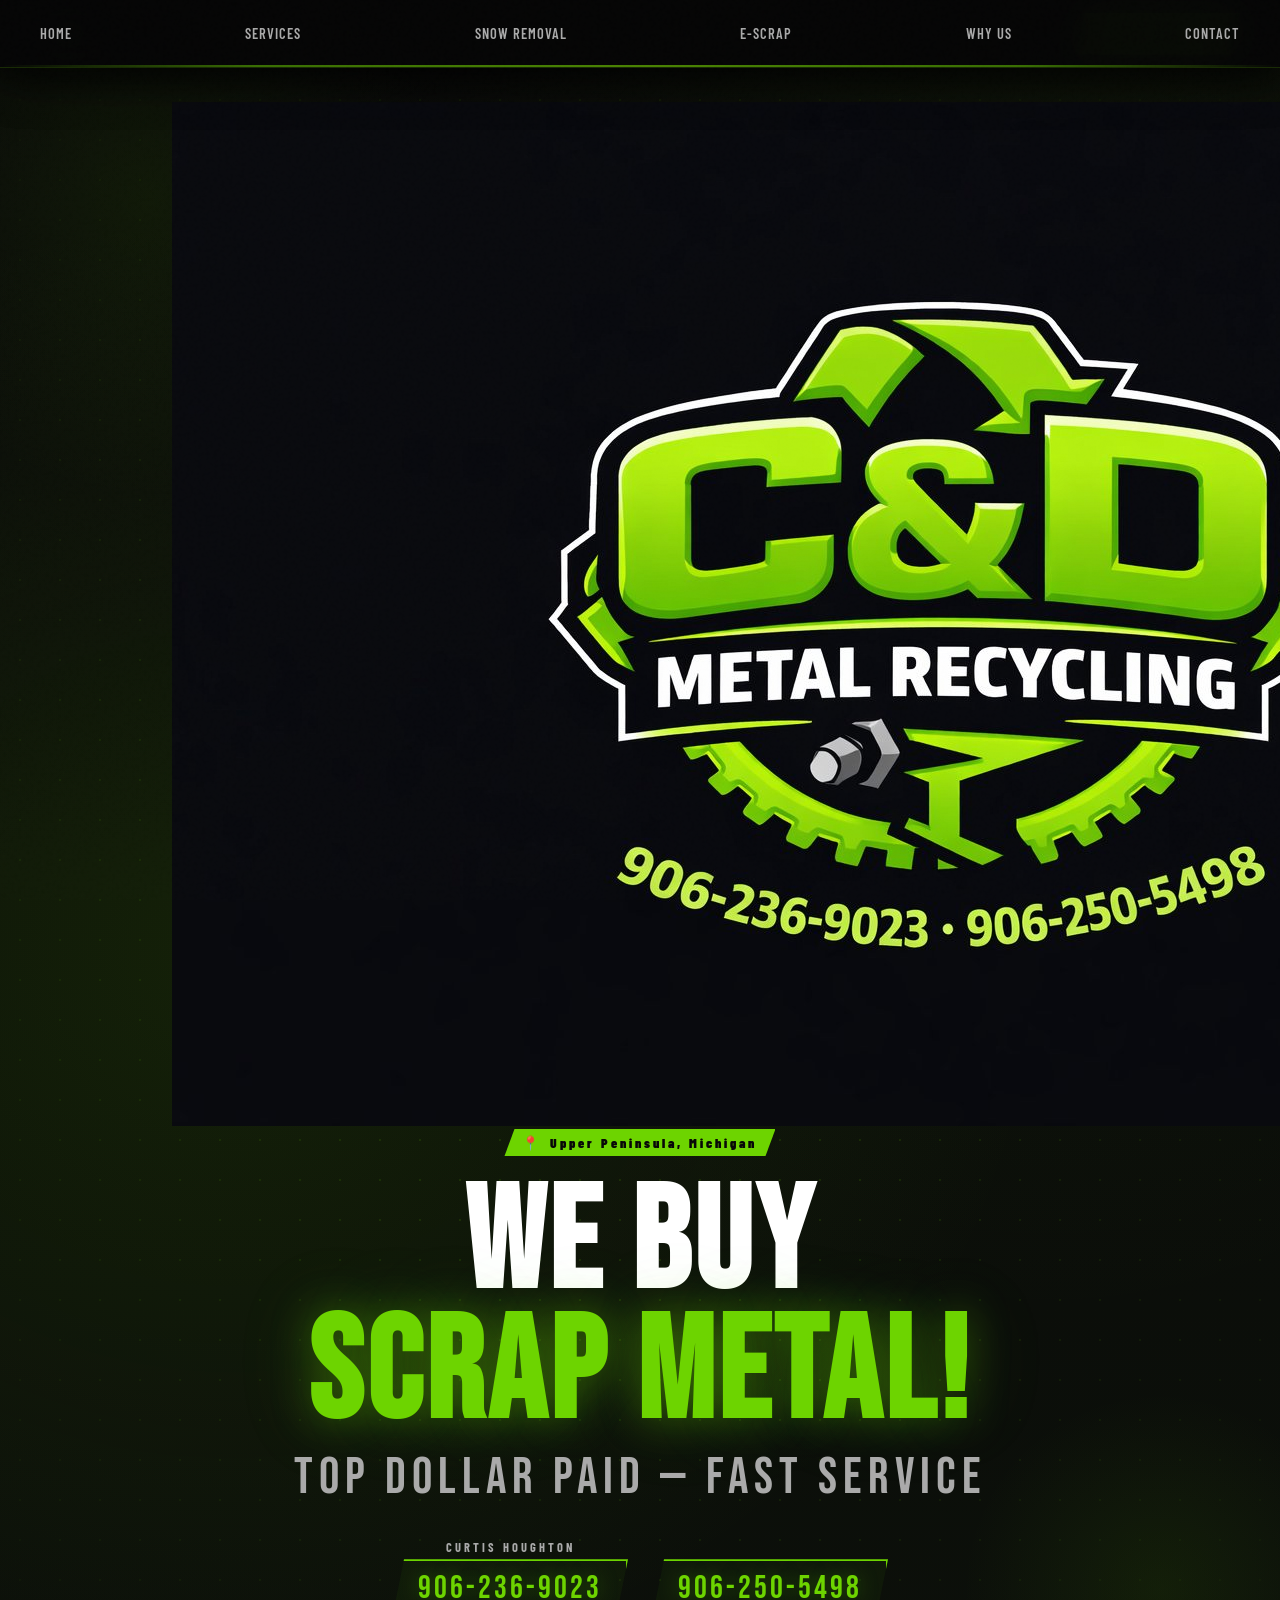
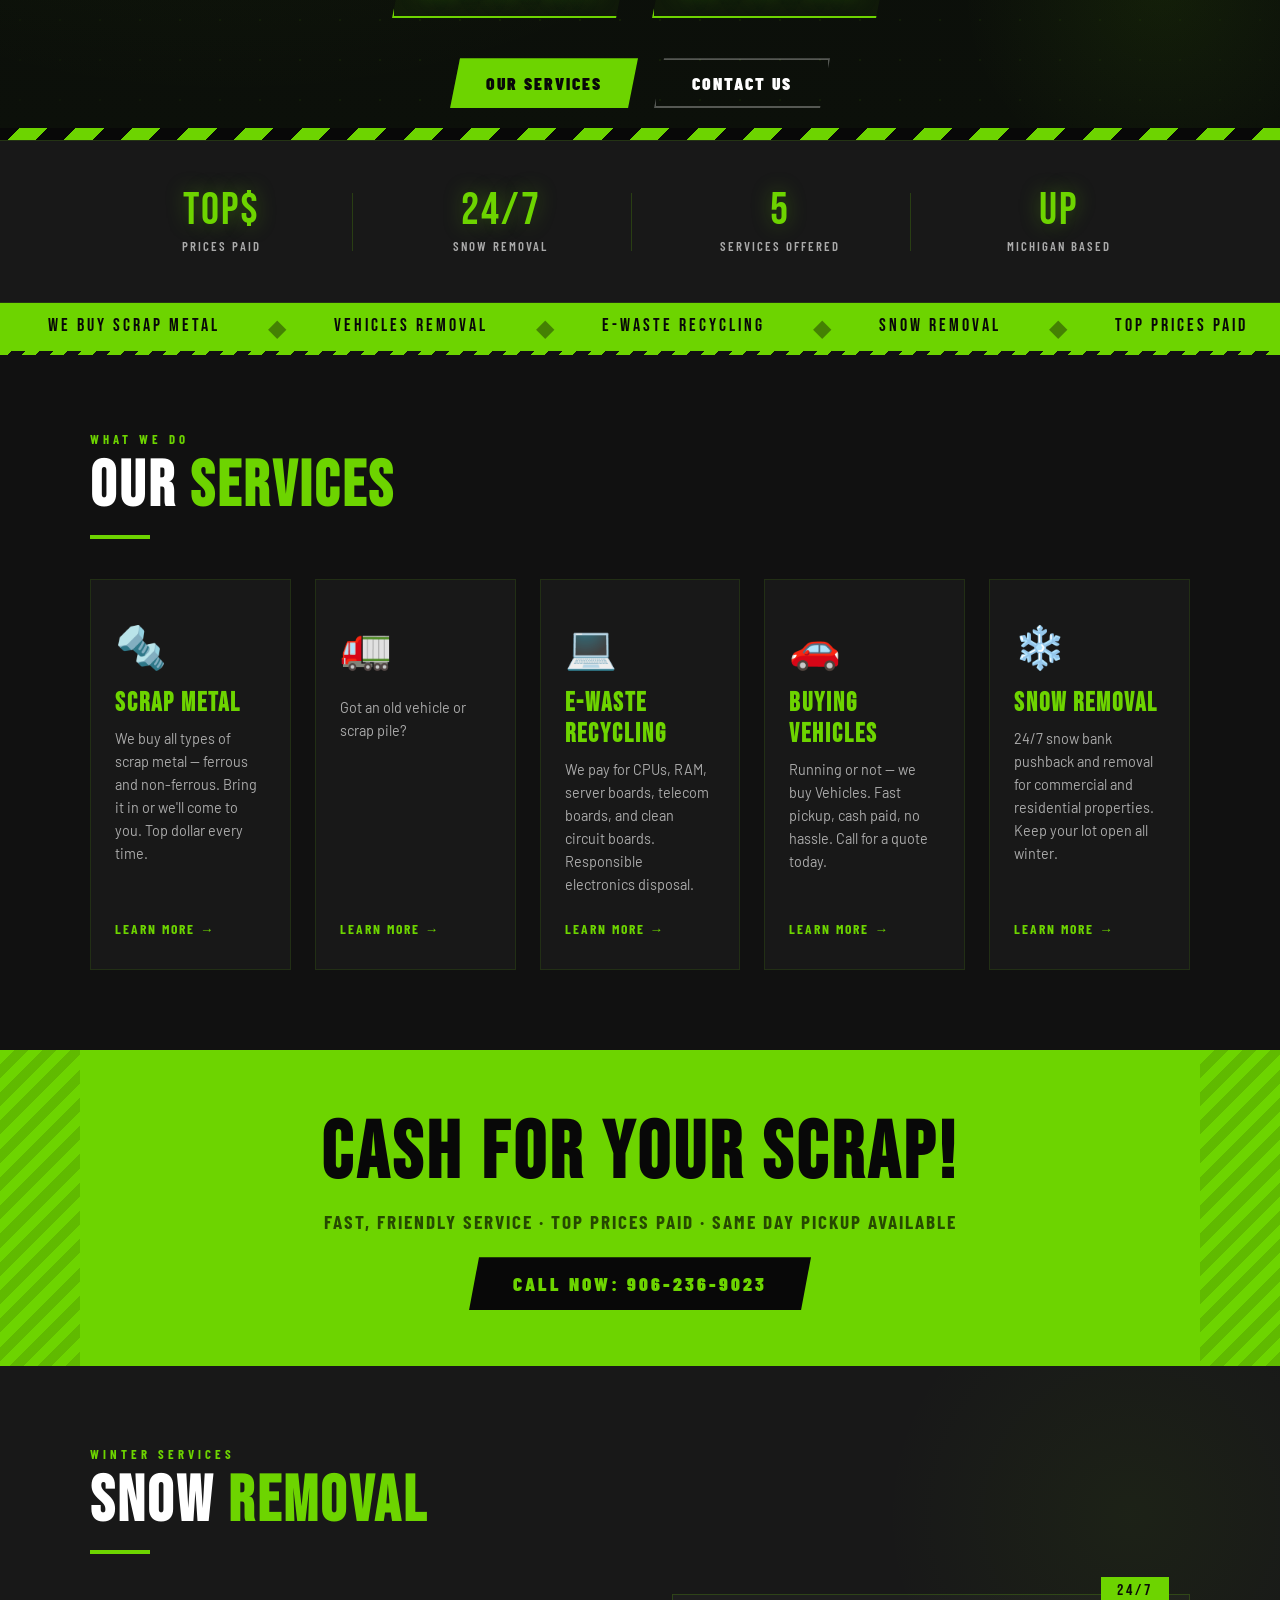
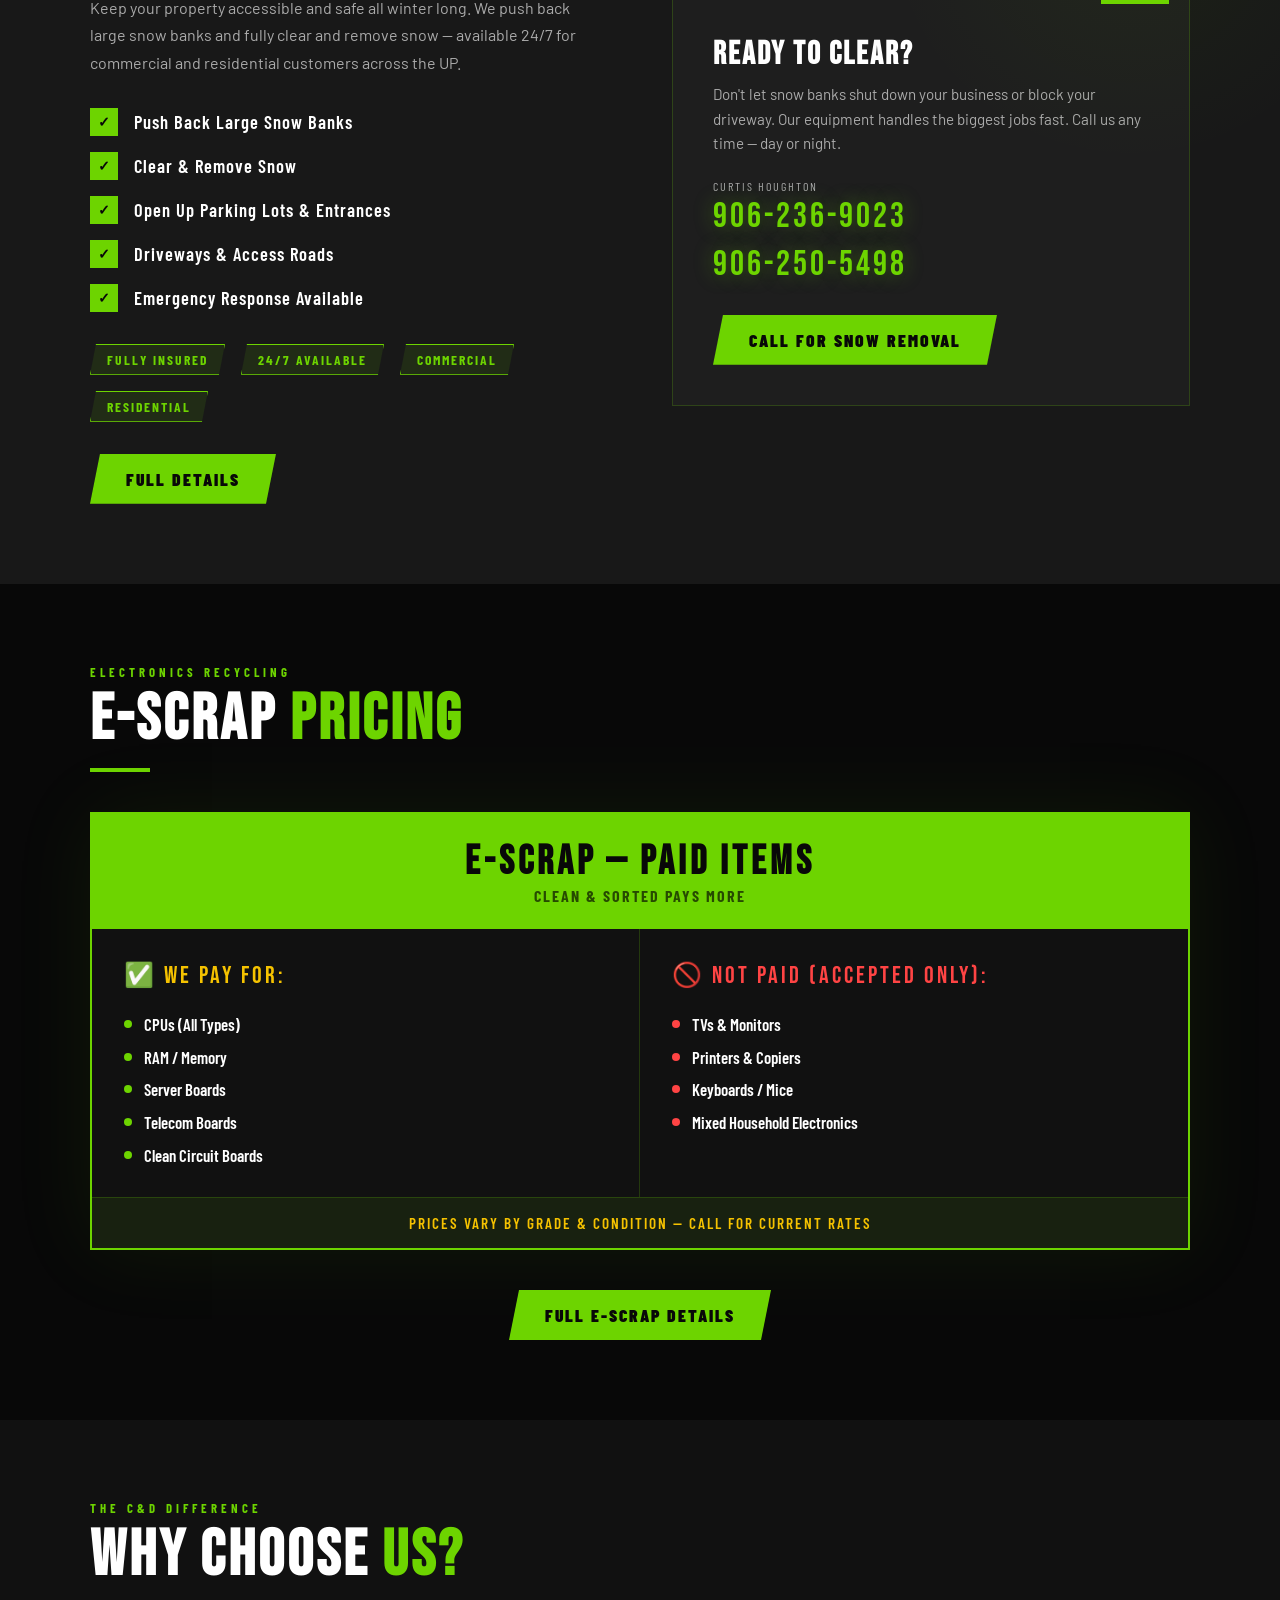
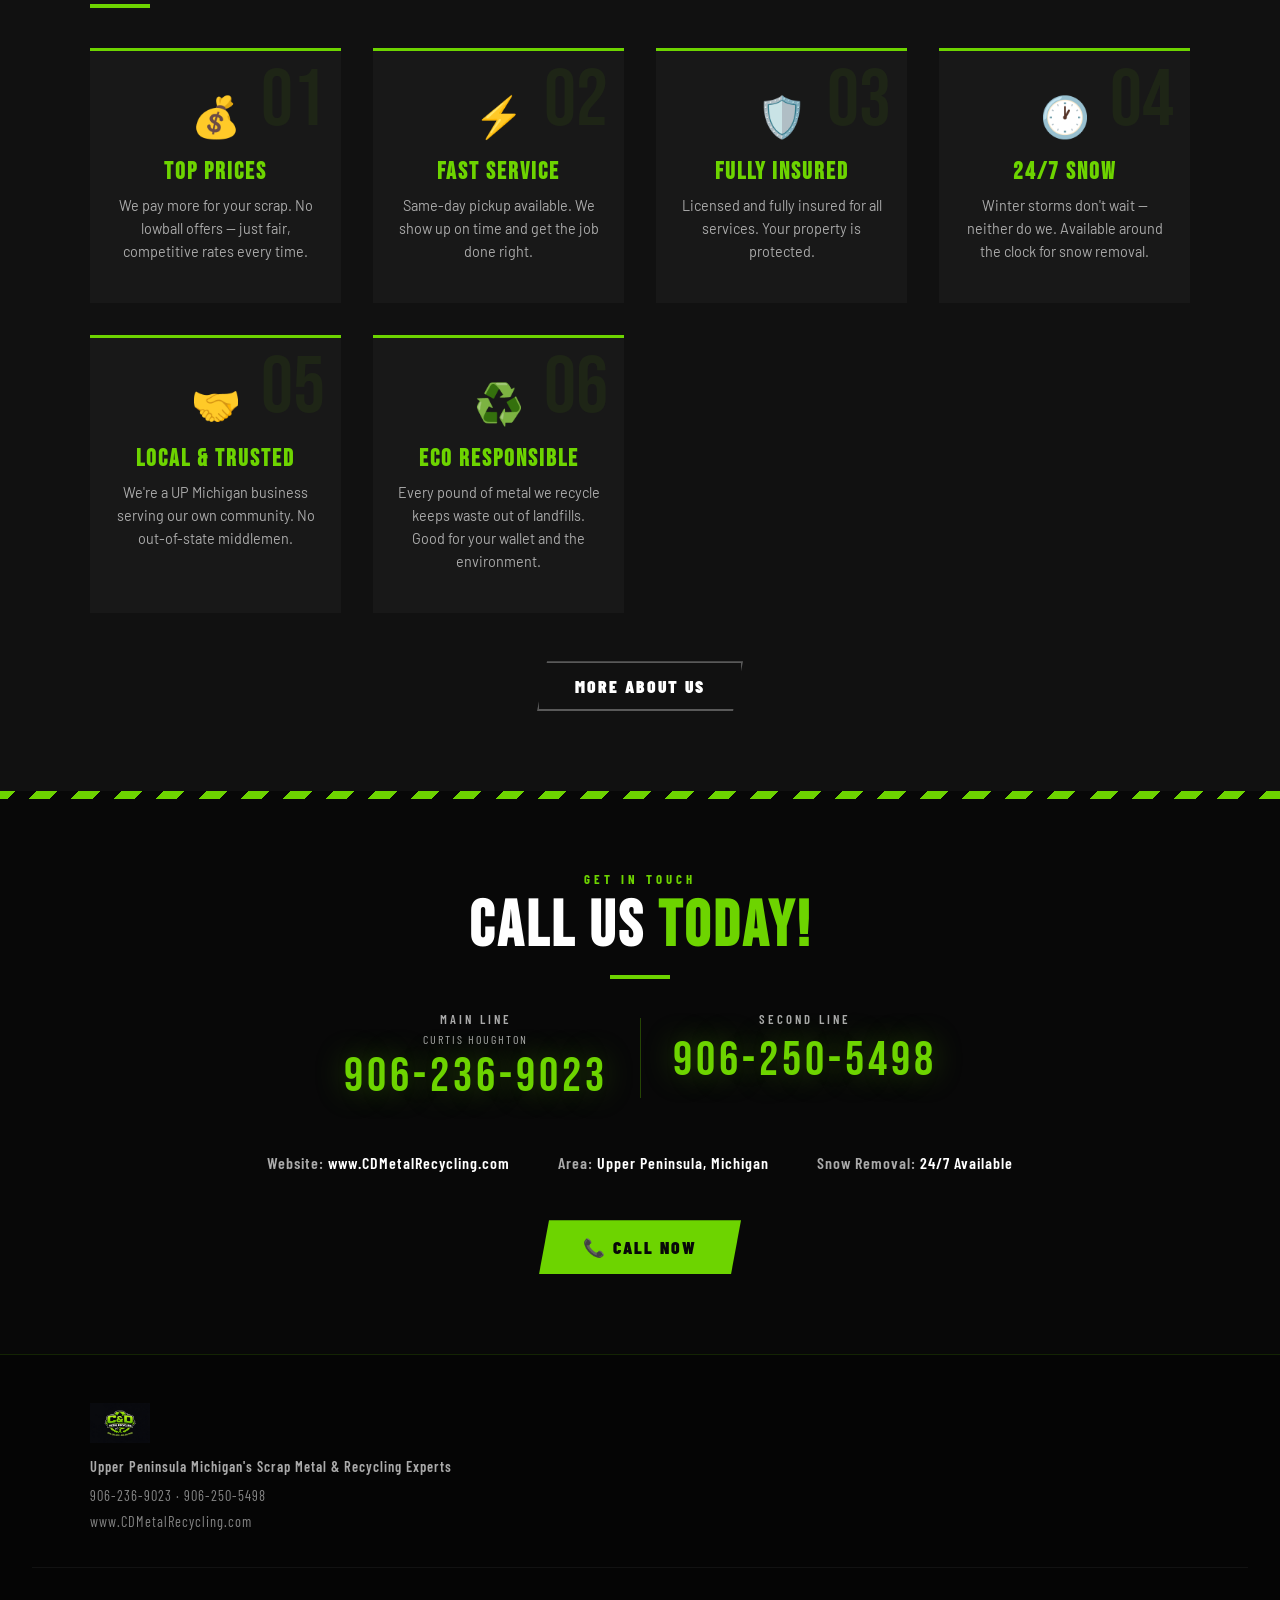
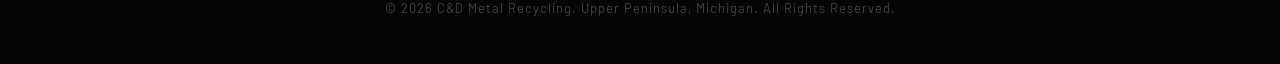
==== commit 25f743f9: "Update index.html" ====
--- a/index.html
+++ b/index.html
@@ -7,8 +7,13 @@
 <meta name="description" content="C&D Metal Recycling buys scrap metal, vehicles, and e-waste in Michigan's Upper Peninsula. 24/7 snow removal. Call 906-236-9023 for a same-day quote.">
 <meta property="og:title" content="C&D Metal Recycling | We Buy Scrap Metal | UP Michigan">
 <meta property="og:description" content="Top dollar paid for scrap metal, vehicles & e-waste. 24/7 snow removal. Serving the Upper Peninsula of Michigan.">
-<meta property="og:image" content="logo.png">
+<meta property="og:image" content="https://www.cdmetalrecycling.com/logo.png">
 <meta property="og:type" content="website">
+<meta property="og:url" content="https://www.cdmetalrecycling.com/">
+<meta name="twitter:card" content="summary_large_image">
+<meta name="twitter:title" content="C&amp;D Metal Recycling | UP Michigan">
+<meta name="twitter:description" content="Top dollar paid for scrap metal &amp; vehicles. 24/7 snow removal. Serving Michigan's Upper Peninsula.">
+<meta name="twitter:image" content="https://www.cdmetalrecycling.com/logo.png">
 <link rel="canonical" href="https://www.cdmetalrecycling.com/">
 <link rel="icon" href="logo.png">
 <link rel="preconnect" href="https://fonts.googleapis.com">
@@ -19,706 +24,703 @@
 <noscript><style>.reveal { opacity: 1; transform: none; }</style></noscript>
 <style>
 
-  /* ── NAV FORCE FIX ── */
-  nav {
-    position: fixed !important; top: 0 !important; left: 0 !important; right: 0 !important;
-    z-index: 1000 !important;
-    background: rgba(6,6,6,0.97) !important;
-    backdrop-filter: blur(20px) !important;
-    border-bottom: 1px solid rgba(109,212,0,0.18) !important;
-    box-shadow: 0 2px 50px rgba(0,0,0,0.8) !important;
-    padding: 0 2.5rem !important;
-    display: flex !important;
-    flex-direction: row !important;
-    align-items: center !important;
-    justify-content: space-between !important;
-    flex-wrap: nowrap !important;
-    height: 68px !important;
-    gap: 1rem !important;
-  }
-  nav::after {
-    content: '';
-    position: absolute; bottom: 0; left: 0; right: 0; height: 2px;
-    background: linear-gradient(90deg, transparent 0%, #6dd400 20%, #8fff00 50%, #6dd400 80%, transparent 100%);
-    opacity: 0.5;
-  }
-  .nav-logo { display: flex !important; align-items: center !important; text-decoration: none; flex-shrink: 0; }
-  .nav-logo img { height: 38px !important; width: auto !important; filter: drop-shadow(0 0 10px rgba(109,212,0,0.4)); }
-  .nav-links {
-    display: flex !important;
-    flex-direction: row !important;
-    list-style: none !important;
-    align-items: center !important;
-    gap: 0 !important;
-    flex: 1 1 auto !important;
-    justify-content: center !important;
-    margin: 0 !important; padding: 0 !important;
-    flex-wrap: nowrap !important;
-    position: static !important;
-    background: none !important;
-    border: none !important;
-  }
-  .nav-links li { flex: none !important; }
-  .nav-links a {
-    display: flex !important; align-items: center !important;
-    color: rgba(180,180,180,0.65) !important; text-decoration: none !important;
-    font-family: 'Barlow Condensed', sans-serif !important; font-weight: 700 !important;
-    font-size: 0.8rem !important; letter-spacing: 2.5px !important; text-transform: uppercase !important;
-    padding: 0 0.9rem !important; height: 68px !important; white-space: nowrap !important;
-    position: relative !important; transition: color 0.2s !important;
-    border-bottom: none !important; background: none !important;
-    justify-content: center !important;
-  }
-  .nav-links a::before { display: none !important; }
-  .nav-links a::after {
-    content: '' !important;
-    position: absolute !important; bottom: 0 !important; left: 50% !important; right: 50% !important;
-    height: 2px !important; background: #6dd400 !important;
-    transition: left 0.22s ease, right 0.22s ease !important;
-    display: block !important;
-  }
-  .nav-links a:hover { color: #fff !important; background: none !important; }
-  .nav-links a:hover::after { left: 0.9rem !important; right: 0.9rem !important; }
-  .nav-links a.active { color: #6dd400 !important; }
-  .nav-links a.active::after { left: 0.9rem !important; right: 0.9rem !important; }
-  .nav-call-btn {
-    display: flex !important; align-items: center !important;
-    gap: 10px !important; flex-shrink: 0 !important;
-    background: #6dd400 !important;
-    text-decoration: none !important;
-    padding: 0 20px !important; height: 42px !important;
-    clip-path: polygon(10px 0%, 100% 0%, calc(100% - 10px) 100%, 0% 100%) !important;
-    box-shadow: 0 0 28px rgba(109,212,0,0.3) !important;
-  }
-  .nav-call-icon { font-size: 14px !important; line-height: 1 !important; }
-  .nav-call-text { display: flex !important; flex-direction: column !important; gap: 0 !important; }
-  .nav-call-label {
-    font-family: 'Barlow Condensed', sans-serif !important; font-weight: 900 !important;
-    font-size: 0.58rem !important; letter-spacing: 3px !important; text-transform: uppercase !important;
-    color: rgba(0,0,0,0.55) !important; line-height: 1 !important; display: block !important;
-  }
-  .nav-call-num {
-    font-family: 'Bebas Neue', sans-serif !important;
-    font-size: 1.05rem !important; letter-spacing: 1.5px !important;
-    color: #080808 !important; line-height: 1.1 !important;
-  }
-  .hamburger { display: none !important; flex-direction: column; gap: 5px; cursor: pointer; padding: 7px 6px; flex-shrink: 0; }
-  .hamburger span { width: 22px; height: 2px; background: #6dd400; display: block; transition: all 0.3s; border-radius: 1px; }
-  @media (max-width: 1000px) {
-    .nav-links { display: none !important; }
-    nav { padding: 0 1.25rem !important; }
-    .hamburger { display: flex !important; }
-    .nav-call-label { display: none !important; }
-    .nav-call-btn { padding: 0 14px !important; height: 38px !important; }
-    .nav-call-num { font-size: 0.92rem !important; }
-    .hamburger.open span:nth-child(1) { transform: translateY(7px) rotate(45deg); }
-    .hamburger.open span:nth-child(2) { opacity: 0; }
-    .hamburger.open span:nth-child(3) { transform: translateY(-7px) rotate(-45deg); }
-    .nav-links.open {
-      display: flex !important; flex-direction: column !important;
-      position: fixed !important; top: 68px !important; left: 0 !important; right: 0 !important;
-      background: rgba(6,6,6,0.99) !important;
-      border-bottom: 1px solid rgba(109,212,0,0.2) !important;
-      padding: 0.5rem 0 1rem !important; z-index: 999 !important;
-    }
-    .nav-links.open li { flex: unset !important; width: 100% !important; }
-    .nav-links.open a {
-      height: auto !important; padding: 0.9rem 1.75rem !important; font-size: 1.05rem !important;
-      color: rgba(200,200,200,0.8) !important; border-bottom: 1px solid rgba(109,212,0,0.07) !important;
-      justify-content: flex-start !important; width: 100% !important;
-    }
-    .nav-links.open a::after { display: none !important; }
-    .nav-links.open a.active { color: #6dd400 !important; background: rgba(109,212,0,0.05) !important; }
-  }
-
-  /* ── HERO ── */
-  .hero {
-    min-height: 100vh; display: flex; align-items: center; justify-content: center;
-    position: relative; overflow: hidden; padding-top: 70px;
-  }
-  .hero-bg {
-    position: absolute; inset: 0;
-    background:
-      radial-gradient(ellipse at 18% 55%, rgba(109,212,0,0.10) 0%, transparent 55%),
-      radial-gradient(ellipse at 82% 20%, rgba(109,212,0,0.06) 0%, transparent 50%),
-      linear-gradient(180deg, #080808 0%, #0c100a 100%);
-  }
-  .hero-bg::after {
-    content: '';
-    position: absolute; inset: 0;
-    background-image: radial-gradient(rgba(109,212,0,0.12) 1px, transparent 1px);
-    background-size: 40px 40px;
-    mask-image: radial-gradient(ellipse 80% 80% at 50% 50%, black 30%, transparent 100%);
-  }
-  .hero-orb {
-    position: absolute; border-radius: 50%; pointer-events: none;
-    background: radial-gradient(circle, rgba(109,212,0,0.08), transparent 70%);
-    animation: pulse-orb 6s ease-in-out infinite;
-  }
-  .hero-orb-1 { width: 600px; height: 600px; top: -100px; left: -150px; animation-delay: 0s; }
-  .hero-orb-2 { width: 400px; height: 400px; bottom: -50px; right: -80px; animation-delay: 3s; }
-  @keyframes pulse-orb { 0%,100% { transform: scale(1); opacity: 0.6; } 50% { transform: scale(1.1); opacity: 1; } }
-  .hero-stripes {
-    position: absolute; bottom: 0; left: 0; right: 0; height: 12px;
-    background: repeating-linear-gradient(-45deg, var(--green) 0px, var(--green) 20px, #080808 20px, #080808 40px);
-  }
-  .hero-content {
-    position: relative; z-index: 2; text-align: center;
-    padding: 2rem; max-width: 1000px;
-    animation: fadeUp 0.9s ease both;
-  }
-  .hero-logo {
-    display: block; margin: 0 auto 2rem;
-    width: clamp(260px, 40vw, 480px); height: auto;
-    filter: drop-shadow(0 0 40px rgba(109,212,0,0.55)) drop-shadow(0 0 80px rgba(109,212,0,0.25));
-    animation: fadeUp 0.7s ease both;
-    transition: filter 0.3s;
-  }
-  .hero-logo:hover {
-    filter: drop-shadow(0 0 55px rgba(109,212,0,0.75)) drop-shadow(0 0 100px rgba(109,212,0,0.35));
-  }
-
-  .hero-tag {
-    display: inline-flex; align-items: center; gap: 8px;
-    background: var(--green); color: var(--black);
-    font-family: 'Barlow Condensed', sans-serif; font-weight: 900;
-    font-size: 0.85rem; letter-spacing: 3px; padding: 5px 18px;
-    margin-bottom: 1.5rem;
-    clip-path: polygon(10px 0%, 100% 0%, calc(100% - 10px) 100%, 0% 100%);
-  }
-  .hero h1 {
-    font-family: 'Bebas Neue', sans-serif;
-    font-size: clamp(4rem, 12vw, 9rem);
-    line-height: 0.9; letter-spacing: 4px; margin-bottom: 0.5rem;
-  }
-  .hero h1 .green { color: var(--green); text-shadow: 0 0 40px var(--green-glow), 0 0 80px rgba(109,212,0,0.2); }
-  .hero-sub {
-    font-family: 'Bebas Neue', sans-serif;
-    font-size: clamp(1.8rem, 5vw, 3.2rem);
-    color: var(--gray); letter-spacing: 6px; margin-bottom: 2rem;
-  }
-  .hero-phones { display: flex; gap: 1.5rem; justify-content: center; flex-wrap: wrap; margin-bottom: 2.5rem; align-items: flex-end; }
-  .phone-badge-wrap { display: flex; flex-direction: column; align-items: center; gap: 5px; }
-  .phone-badge-name { font-family: 'Barlow Condensed', sans-serif; font-weight: 700; font-size: 0.78rem; letter-spacing: 3px; text-transform: uppercase; color: var(--gray); }
-  .phone-badge {
-    font-family: 'Bebas Neue', sans-serif; font-size: 2rem;
-    color: var(--green); text-shadow: 0 0 20px var(--green-glow);
-    letter-spacing: 3px; border: 2px solid var(--green);
-    padding: 8px 24px; position: relative; text-decoration: none;
-    transition: all 0.2s;
-    clip-path: polygon(12px 0%, 100% 0%, calc(100% - 12px) 100%, 0% 100%);
-    background: rgba(109,212,0,0.05);
-  }
-  .phone-badge:hover { background: var(--green); color: var(--black); text-shadow: none; transform: scale(1.05); }
-  .hero-btns { display: flex; gap: 1rem; justify-content: center; flex-wrap: wrap; }
-
-  /* ── STATS STRIP ── */
-  .stats-strip {
-    background: var(--dark2); border-top: 1px solid rgba(109,212,0,0.15);
-    border-bottom: 1px solid rgba(109,212,0,0.15); padding: 2rem;
-  }
-  .stats-inner { max-width: 1100px; margin: 0 auto; display: grid; grid-template-columns: repeat(4, 1fr); gap: 1rem; text-align: center; }
-  @media (max-width: 640px) { .stats-inner { grid-template-columns: repeat(2, 1fr); } }
-  .stat-item { padding: 1rem; position: relative; }
-  .stat-item:not(:last-child)::after {
-    content: ''; position: absolute; right: 0; top: 20%; bottom: 20%;
-    width: 1px; background: rgba(109,212,0,0.2);
-  }
-  @media (max-width: 640px) { .stat-item:nth-child(2)::after, .stat-item:nth-child(4)::after { display: none; } }
-  .stat-num {
-    font-family: 'Bebas Neue', sans-serif; font-size: 2.8rem;
-    color: var(--green); letter-spacing: 2px;
-    text-shadow: 0 0 20px var(--green-glow); line-height: 1;
-  }
-  .stat-label {
-    font-family: 'Barlow Condensed', sans-serif; font-weight: 600;
-    font-size: 0.8rem; letter-spacing: 2px; color: var(--gray);
-    text-transform: uppercase; margin-top: 4px;
-  }
-
-  /* ── TICKER ── */
-  .ticker-bar { background: var(--green); padding: 12px 0; overflow: hidden; }
-  .ticker-inner { display: flex; animation: ticker 22s linear infinite; white-space: nowrap; }
-  .ticker-item { font-family: 'Bebas Neue', sans-serif; font-size: 1.1rem; letter-spacing: 3px; color: var(--black); padding: 0 3rem; }
-  .ticker-sep { color: var(--black); opacity: 0.4; font-size: 1.5rem; line-height: 1; }
-  @keyframes ticker { 0% { transform: translateX(0); } 100% { transform: translateX(-50%); } }
-
-  /* ── SERVICES ── */
-  #services { background: var(--dark); position: relative; padding: 5rem 2rem; }
-  #services::before {
-    content: ''; position: absolute; top: 0; left: 0; right: 0; height: 4px;
-    background: repeating-linear-gradient(-45deg, var(--green) 0, var(--green) 10px, transparent 10px, transparent 20px);
-  }
-  .services-grid { display: grid; grid-template-columns: repeat(auto-fit, minmax(200px, 1fr)); gap: 1.5rem; }
-  .service-card {
-    background: var(--dark2); border: 1px solid rgba(109,212,0,0.12);
-    padding: 2.5rem 1.5rem 2rem; position: relative; overflow: hidden;
-    transition: all 0.3s; display: flex; flex-direction: column;
-    text-decoration: none; color: inherit;
-  }
-  .service-card::before {
-    content: ''; position: absolute; bottom: 0; left: 0; right: 0; height: 3px;
-    background: linear-gradient(90deg, var(--green), var(--green-bright));
-    transform: scaleX(0); transform-origin: left; transition: transform 0.35s;
-  }
-  .service-card::after {
-    content: ''; position: absolute; top: 0; right: 0;
-    width: 80px; height: 80px;
-    background: radial-gradient(circle at top right, rgba(109,212,0,0.08), transparent 70%);
-    transition: opacity 0.3s; opacity: 0;
-  }
-  .service-card:hover { border-color: rgba(109,212,0,0.45); transform: translateY(-6px); box-shadow: 0 16px 50px rgba(109,212,0,0.12); }
-  .service-card:hover::before { transform: scaleX(1); }
-  .service-card:hover::after { opacity: 1; }
-  .service-icon { font-size: 2.6rem; margin-bottom: 1rem; display: block; }
-  .service-card h3 { font-family: 'Bebas Neue', sans-serif; font-size: 1.6rem; letter-spacing: 2px; color: var(--green); margin-bottom: 0.5rem; }
-  .service-card p { font-size: 0.9rem; color: var(--gray); line-height: 1.6; flex: 1; }
-  .service-arrow {
-    display: inline-flex; align-items: center; gap: 6px; margin-top: 1.5rem;
-    font-family: 'Barlow Condensed', sans-serif; font-weight: 700;
-    font-size: 0.85rem; letter-spacing: 2px; text-transform: uppercase;
-    color: var(--green); transition: gap 0.2s;
-  }
-  .service-card:hover .service-arrow { gap: 10px; }
-
-  /* CTA override — larger font than shared.css default */
-  .cta-band h2 { font-size: clamp(2.5rem, 7vw, 5rem); }
-  .cta-band p { font-size: 1.2rem; }
-
-  /* ── SNOW REMOVAL ── */
-  #snow { background: var(--dark2); position: relative; overflow: hidden; padding: 5rem 2rem; }
-  #snow::after {
-    content: ''; position: absolute; top: -100px; right: -100px;
-    width: 500px; height: 500px;
-    background: radial-gradient(circle, rgba(109,212,0,0.05) 0%, transparent 70%);
-    pointer-events: none;
-  }
-  .snow-layout { display: grid; grid-template-columns: 1fr 1fr; gap: 4rem; align-items: start; }
-  @media (max-width: 768px) { .snow-layout { grid-template-columns: 1fr; gap: 2rem; } }
-  .snow-checklist { list-style: none; display: flex; flex-direction: column; gap: 1rem; margin-bottom: 2rem; }
-  .snow-checklist li {
-    display: flex; align-items: center; gap: 1rem;
-    font-family: 'Barlow Condensed', sans-serif; font-weight: 600;
-    font-size: 1.15rem; letter-spacing: 1px;
-  }
-  .snow-checklist li::before {
-    content: '✓'; width: 28px; height: 28px;
-    background: var(--green); color: var(--black); font-weight: 900;
-    display: flex; align-items: center; justify-content: center;
-    flex-shrink: 0; font-size: 0.9rem;
-  }
-  .snow-right {
-    background: var(--dark3); border: 1px solid rgba(109,212,0,0.2);
-    padding: 2.5rem; position: relative;
-  }
-  .snow-right::before {
-    content: '24/7'; position: absolute; top: -18px; right: 20px;
-    font-family: 'Bebas Neue', sans-serif; font-size: 1rem; letter-spacing: 3px;
-    background: var(--green); color: var(--black); padding: 4px 16px;
-  }
-  .snow-right h3 { font-family: 'Bebas Neue', sans-serif; font-size: 2rem; letter-spacing: 2px; margin-bottom: 0.5rem; }
-  .snow-right p { color: var(--gray); line-height: 1.6; margin-bottom: 1.5rem; font-size: 0.95rem; }
-  .snow-phone { font-family: 'Bebas Neue', sans-serif; font-size: 2.2rem; color: var(--green); letter-spacing: 3px; text-shadow: 0 0 20px var(--green-glow); display: block; margin-bottom: 0.3rem; text-decoration: none; }
-  .snow-phone:hover { color: var(--green-bright); }
-
-  /* ── E-SCRAP ── */
-  #escrap { background: var(--black); padding: 5rem 2rem; }
-  .escrap-board { background: var(--dark); border: 2px solid var(--green); overflow: hidden; box-shadow: 0 0 80px rgba(109,212,0,0.08); }
-  .escrap-header { background: var(--green); padding: 1.5rem 2rem; text-align: center; }
-  .escrap-header h2 { font-family: 'Bebas Neue', sans-serif; font-size: 2.5rem; color: var(--black); letter-spacing: 4px; }
-  .escrap-header p { font-family: 'Barlow Condensed', sans-serif; font-weight: 700; color: rgba(0,0,0,0.65); letter-spacing: 2px; font-size: 1rem; text-transform: uppercase; }
-  .escrap-cols { display: grid; grid-template-columns: 1fr 1fr; }
-  @media (max-width: 600px) { .escrap-cols { grid-template-columns: 1fr; } }
-  .escrap-col { padding: 2rem; }
-  .escrap-col:first-child { border-right: 1px solid rgba(109,212,0,0.2); }
-  .escrap-col-title { font-family: 'Bebas Neue', sans-serif; font-size: 1.5rem; letter-spacing: 3px; margin-bottom: 1.5rem; }
-  .escrap-col-title.paid { color: var(--yellow); }
-  .escrap-col-title.notpaid { color: #ff4444; }
-  .escrap-list { list-style: none; display: flex; flex-direction: column; gap: 0.8rem; }
-  .escrap-list li { display: flex; align-items: center; gap: 0.75rem; font-family: 'Barlow Condensed', sans-serif; font-weight: 600; font-size: 1.05rem; }
-  .escrap-list li .dot { width: 8px; height: 8px; border-radius: 50%; flex-shrink: 0; }
-  .dot.green { background: var(--green); }
-  .dot.red { background: #ff4444; }
-  .escrap-footer { background: rgba(109,212,0,0.08); border-top: 1px solid rgba(109,212,0,0.2); padding: 1rem 2rem; text-align: center; font-family: 'Barlow Condensed', sans-serif; font-weight: 600; color: var(--yellow); letter-spacing: 2px; font-size: 0.95rem; text-transform: uppercase; }
-
-  /* ── WHY US ── */
-  #why { background: var(--dark); padding: 5rem 2rem; }
-  .why-grid { display: grid; grid-template-columns: repeat(auto-fit, minmax(220px, 1fr)); gap: 2rem; }
-  .why-card {
-    text-align: center; padding: 2.5rem 1.5rem;
-    background: var(--dark2); border-top: 3px solid var(--green);
-    position: relative; transition: all 0.3s;
-  }
-  .why-card:hover { background: var(--dark3); box-shadow: 0 8px 40px rgba(109,212,0,0.1); transform: translateY(-5px); }
-  .why-num { font-family: 'Bebas Neue', sans-serif; font-size: 5rem; color: rgba(109,212,0,0.07); position: absolute; top: 10px; right: 16px; line-height: 1; }
-  .why-icon { font-size: 2.5rem; margin-bottom: 1rem; display: block; }
-  .why-card h3 { font-family: 'Bebas Neue', sans-serif; font-size: 1.5rem; letter-spacing: 2px; color: var(--green); margin-bottom: 0.5rem; }
-  .why-card p { color: var(--gray); font-size: 0.9rem; line-height: 1.6; }
-
-  /* ── CONTACT ── */
-  #contact { background: var(--black); text-align: center; position: relative; overflow: hidden; padding: 5rem 2rem; }
-  #contact::before {
-    content: ''; position: absolute; top: 0; left: 0; right: 0; height: 8px;
-    background: repeating-linear-gradient(-45deg, var(--green) 0, var(--green) 15px, #080808 15px, #080808 30px);
-  }
-  .contact-phones { display: flex; gap: 2rem; justify-content: center; flex-wrap: wrap; margin: 2rem 0; }
-  .contact-phone-block { text-align: center; }
-  .contact-phone-label { font-family: 'Barlow Condensed', sans-serif; font-weight: 600; font-size: 0.8rem; letter-spacing: 3px; color: var(--gray); text-transform: uppercase; margin-bottom: 0.3rem; }
-  .contact-phone-num { font-family: 'Bebas Neue', sans-serif; font-size: 3rem; color: var(--green); text-shadow: 0 0 30px var(--green-glow); letter-spacing: 4px; text-decoration: none; transition: all 0.2s; display: block; }
-  .contact-phone-num:hover { color: var(--green-bright); text-shadow: 0 0 50px var(--green-glow); }
-  .contact-divider { width: 1px; height: 80px; background: rgba(109,212,0,0.3); align-self: center; }
-  @media (max-width: 600px) { .contact-divider { display: none; } }
-  .contact-details { margin-top: 3rem; display: flex; gap: 3rem; justify-content: center; flex-wrap: wrap; }
-  .contact-detail { font-family: 'Barlow Condensed', sans-serif; font-weight: 600; font-size: 1rem; color: var(--gray); letter-spacing: 1px; }
-  .contact-detail span { color: var(--white); }
+ /* ── NAV FORCE FIX ── */
+ nav {
+ position: fixed !important; top: 0 !important; left: 0 !important; right: 0 !important;
+ z-index: 1000 !important;
+ background: rgba(6,6,6,0.97) !important;
+ backdrop-filter: blur(20px) !important;
+ border-bottom: 1px solid rgba(109,212,0,0.18) !important;
+ box-shadow: 0 2px 50px rgba(0,0,0,0.8) !important;
+ padding: 0 2.5rem !important;
+ display: flex !important;
+ flex-direction: row !important;
+ align-items: center !important;
+ justify-content: space-between !important;
+ flex-wrap: nowrap !important;
+ height: 68px !important;
+ gap: 1rem !important;
+ }
+ nav::after {
+ content: '';
+ position: absolute; bottom: 0; left: 0; right: 0; height: 2px;
+ background: linear-gradient(90deg, transparent 0%, #6dd400 20%, #8fff00 50%, #6dd400 80%, transparent 100%);
+ opacity: 0.5;
+ }
+ .nav-logo { display: flex !important; align-items: center !important; text-decoration: none; flex-shrink: 0; }
+ .nav-logo img { height: 38px !important; width: auto !important; filter: drop-shadow(0 0 10px rgba(109,212,0,0.4)); }
+ .nav-links {
+ display: flex !important;
+ flex-direction: row !important;
+ list-style: none !important;
+ align-items: center !important;
+ gap: 0 !important;
+ flex: 1 1 auto !important;
+ justify-content: center !important;
+ margin: 0 !important; padding: 0 !important;
+ flex-wrap: nowrap !important;
+ position: static !important;
+ background: none !important;
+ border: none !important;
+ }
+ .nav-links li { flex: none !important; }
+ .nav-links a {
+ display: flex !important; align-items: center !important;
+ color: rgba(180,180,180,0.65) !important; text-decoration: none !important;
+ font-family: 'Barlow Condensed', sans-serif !important; font-weight: 700 !important;
+ font-size: 0.8rem !important; letter-spacing: 2.5px !important; text-transform: uppercase !important;
+ padding: 0 0.9rem !important; height: 68px !important; white-space: nowrap !important;
+ position: relative !important; transition: color 0.2s !important;
+ border-bottom: none !important; background: none !important;
+ justify-content: center !important;
+ }
+ .nav-links a::before { display: none !important; }
+ .nav-links a::after {
+ content: '' !important;
+ position: absolute !important; bottom: 0 !important; left: 50% !important; right: 50% !important;
+ height: 2px !important; background: #6dd400 !important;
+ transition: left 0.22s ease, right 0.22s ease !important;
+ display: block !important;
+ }
+ .nav-links a:hover { color: #fff !important; background: none !important; }
+ .nav-links a:hover::after { left: 0.9rem !important; right: 0.9rem !important; }
+ .nav-links a.active { color: #6dd400 !important; }
+ .nav-links a.active::after { left: 0.9rem !important; right: 0.9rem !important; }
+ .nav-call-btn {
+ display: flex !important; align-items: center !important;
+ gap: 10px !important; flex-shrink: 0 !important;
+ background: #6dd400 !important;
+ text-decoration: none !important;
+ padding: 0 20px !important; height: 42px !important;
+ clip-path: polygon(10px 0%, 100% 0%, calc(100% - 10px) 100%, 0% 100%) !important;
+ box-shadow: 0 0 28px rgba(109,212,0,0.3) !important;
+ }
+ .nav-call-icon { font-size: 14px !important; line-height: 1 !important; }
+ .nav-call-text { display: flex !important; flex-direction: column !important; gap: 0 !important; }
+ .nav-call-label {
+ font-family: 'Barlow Condensed', sans-serif !important; font-weight: 900 !important;
+ font-size: 0.58rem !important; letter-spacing: 3px !important; text-transform: uppercase !important;
+ color: rgba(0,0,0,0.55) !important; line-height: 1 !important; display: block !important;
+ }
+ .nav-call-num {
+ font-family: 'Bebas Neue', sans-serif !important;
+ font-size: 1.05rem !important; letter-spacing: 1.5px !important;
+ color: #080808 !important; line-height: 1.1 !important;
+ }
+ .hamburger { display: none !important; flex-direction: column; gap: 5px; cursor: pointer; padding: 7px 6px; flex-shrink: 0; }
+ .hamburger span { width: 22px; height: 2px; background: #6dd400; display: block; transition: all 0.3s; border-radius: 1px; }
+ @media (max-width: 1000px) {
+ .nav-links { display: none !important; }
+ nav { padding: 0 1.25rem !important; }
+ .hamburger { display: flex !important; }
+ .nav-call-label { display: none !important; }
+ .nav-call-btn { padding: 0 14px !important; height: 38px !important; }
+ .nav-call-num { font-size: 0.92rem !important; }
+ .hamburger.open span:nth-child(1) { transform: translateY(7px) rotate(45deg); }
+ .hamburger.open span:nth-child(2) { opacity: 0; }
+ .hamburger.open span:nth-child(3) { transform: translateY(-7px) rotate(-45deg); }
+ .nav-links.open {
+ display: flex !important; flex-direction: column !important;
+ position: fixed !important; top: 68px !important; left: 0 !important; right: 0 !important;
+ background: rgba(6,6,6,0.99) !important;
+ border-bottom: 1px solid rgba(109,212,0,0.2) !important;
+ padding: 0.5rem 0 1rem !important; z-index: 999 !important;
+ }
+ .nav-links.open li { flex: unset !important; width: 100% !important; }
+ .nav-links.open a {
+ height: auto !important; padding: 0.9rem 1.75rem !important; font-size: 1.05rem !important;
+ color: rgba(200,200,200,0.8) !important; border-bottom: 1px solid rgba(109,212,0,0.07) !important;
+ justify-content: flex-start !important; width: 100% !important;
+ }
+ .nav-links.open a::after { display: none !important; }
+ .nav-links.open a.active { color: #6dd400 !important; background: rgba(109,212,0,0.05) !important; }
+ }
+
+ /* ── HERO ── */
+ .hero {
+ min-height: 100vh; display: flex; align-items: center; justify-content: center;
+ position: relative; overflow: hidden; padding-top: 70px;
+ }
+ .hero-bg {
+ position: absolute; inset: 0;
+ background:
+ radial-gradient(ellipse at 18% 55%, rgba(109,212,0,0.10) 0%, transparent 55%),
+ radial-gradient(ellipse at 82% 20%, rgba(109,212,0,0.06) 0%, transparent 50%),
+ linear-gradient(180deg, #080808 0%, #0c100a 100%);
+ }
+ .hero-bg::after {
+ content: '';
+ position: absolute; inset: 0;
+ background-image: radial-gradient(rgba(109,212,0,0.12) 1px, transparent 1px);
+ background-size: 40px 40px;
+ mask-image: radial-gradient(ellipse 80% 80% at 50% 50%, black 30%, transparent 100%);
+ }
+ .hero-orb {
+ position: absolute; border-radius: 50%; pointer-events: none;
+ background: radial-gradient(circle, rgba(109,212,0,0.08), transparent 70%);
+ animation: pulse-orb 6s ease-in-out infinite;
+ }
+ .hero-orb-1 { width: 600px; height: 600px; top: -100px; left: -150px; animation-delay: 0s; }
+ .hero-orb-2 { width: 400px; height: 400px; bottom: -50px; right: -80px; animation-delay: 3s; }
+ @keyframes pulse-orb { 0%,100% { transform: scale(1); opacity: 0.6; } 50% { transform: scale(1.1); opacity: 1; } }
+ .hero-stripes {
+ position: absolute; bottom: 0; left: 0; right: 0; height: 12px;
+ background: repeating-linear-gradient(-45deg, var(--green) 0px, var(--green) 20px, #080808 20px, #080808 40px);
+ }
+ .hero-content {
+ position: relative; z-index: 2; text-align: center;
+ padding: 2rem; max-width: 1000px;
+ animation: fadeUp 0.9s ease both;
+ }
+ @keyframes fadeUp { from { opacity: 0; transform: translateY(40px); } to { opacity: 1; transform: translateY(0); } }
+ .hero-tag {
+ display: inline-flex; align-items: center; gap: 8px;
+ background: var(--green); color: var(--black);
+ font-family: 'Barlow Condensed', sans-serif; font-weight: 900;
+ font-size: 0.85rem; letter-spacing: 3px; padding: 5px 18px;
+ margin-bottom: 1.5rem;
+ clip-path: polygon(10px 0%, 100% 0%, calc(100% - 10px) 100%, 0% 100%);
+ }
+ .hero h1 {
+ font-family: 'Bebas Neue', sans-serif;
+ font-size: clamp(4rem, 12vw, 9rem);
+ line-height: 0.9; letter-spacing: 4px; margin-bottom: 0.5rem;
+ }
+ .hero h1 .green { color: var(--green); text-shadow: 0 0 40px var(--green-glow), 0 0 80px rgba(109,212,0,0.2); }
+ .hero-sub {
+ font-family: 'Bebas Neue', sans-serif;
+ font-size: clamp(1.8rem, 5vw, 3.2rem);
+ color: var(--gray); letter-spacing: 6px; margin-bottom: 2rem;
+ }
+ .hero-phones { display: flex; gap: 1.5rem; justify-content: center; flex-wrap: wrap; margin-bottom: 2.5rem; align-items: flex-end; }
+ .phone-badge-wrap { display: flex; flex-direction: column; align-items: center; gap: 5px; }
+ .phone-badge-name { font-family: 'Barlow Condensed', sans-serif; font-weight: 700; font-size: 0.78rem; letter-spacing: 3px; text-transform: uppercase; color: var(--gray); }
+ .phone-badge {
+ font-family: 'Bebas Neue', sans-serif; font-size: 2rem;
+ color: var(--green); text-shadow: 0 0 20px var(--green-glow);
+ letter-spacing: 3px; border: 2px solid var(--green);
+ padding: 8px 24px; position: relative; text-decoration: none;
+ transition: all 0.2s;
+ clip-path: polygon(12px 0%, 100% 0%, calc(100% - 12px) 100%, 0% 100%);
+ background: rgba(109,212,0,0.05);
+ }
+ .phone-badge:hover { background: var(--green); color: var(--black); text-shadow: none; transform: scale(1.05); }
+ .hero-btns { display: flex; gap: 1rem; justify-content: center; flex-wrap: wrap; }
+
+ /* ── STATS STRIP ── */
+ .stats-strip {
+ background: var(--dark2); border-top: 1px solid rgba(109,212,0,0.15);
+ border-bottom: 1px solid rgba(109,212,0,0.15); padding: 2rem;
+ }
+ .stats-inner { max-width: 1100px; margin: 0 auto; display: grid; grid-template-columns: repeat(4, 1fr); gap: 1rem; text-align: center; }
+ @media (max-width: 640px) { .stats-inner { grid-template-columns: repeat(2, 1fr); } }
+ .stat-item { padding: 1rem; position: relative; }
+ .stat-item:not(:last-child)::after {
+ content: ''; position: absolute; right: 0; top: 20%; bottom: 20%;
+ width: 1px; background: rgba(109,212,0,0.2);
+ }
+ @media (max-width: 640px) { .stat-item:nth-child(2)::after, .stat-item:nth-child(4)::after { display: none; } }
+ .stat-num {
+ font-family: 'Bebas Neue', sans-serif; font-size: 2.8rem;
+ color: var(--green); letter-spacing: 2px;
+ text-shadow: 0 0 20px var(--green-glow); line-height: 1;
+ }
+ .stat-label {
+ font-family: 'Barlow Condensed', sans-serif; font-weight: 600;
+ font-size: 0.8rem; letter-spacing: 2px; color: var(--gray);
+ text-transform: uppercase; margin-top: 4px;
+ }
+
+ /* ── TICKER ── */
+ .ticker-bar { background: var(--green); padding: 12px 0; overflow: hidden; }
+ .ticker-inner { display: flex; animation: ticker 22s linear infinite; white-space: nowrap; }
+ .ticker-item { font-family: 'Bebas Neue', sans-serif; font-size: 1.1rem; letter-spacing: 3px; color: var(--black); padding: 0 3rem; }
+ .ticker-sep { color: var(--black); opacity: 0.4; font-size: 1.5rem; line-height: 1; }
+ @keyframes ticker { 0% { transform: translateX(0); } 100% { transform: translateX(-50%); } }
+
+ /* ── SERVICES ── */
+ #services { background: var(--dark); position: relative; padding: 5rem 2rem; }
+ #services::before {
+ content: ''; position: absolute; top: 0; left: 0; right: 0; height: 4px;
+ background: repeating-linear-gradient(-45deg, var(--green) 0, var(--green) 10px, transparent 10px, transparent 20px);
+ }
+ .services-grid { display: grid; grid-template-columns: repeat(auto-fit, minmax(200px, 1fr)); gap: 1.5rem; }
+ .service-card {
+ background: var(--dark2); border: 1px solid rgba(109,212,0,0.12);
+ padding: 2.5rem 1.5rem 2rem; position: relative; overflow: hidden;
+ transition: all 0.3s; display: flex; flex-direction: column;
+ text-decoration: none; color: inherit;
+ }
+ .service-card::before {
+ content: ''; position: absolute; bottom: 0; left: 0; right: 0; height: 3px;
+ background: linear-gradient(90deg, var(--green), var(--green-bright));
+ transform: scaleX(0); transform-origin: left; transition: transform 0.35s;
+ }
+ .service-card::after {
+ content: ''; position: absolute; top: 0; right: 0;
+ width: 80px; height: 80px;
+ background: radial-gradient(circle at top right, rgba(109,212,0,0.08), transparent 70%);
+ transition: opacity 0.3s; opacity: 0;
+ }
+ .service-card:hover { border-color: rgba(109,212,0,0.45); transform: translateY(-6px); box-shadow: 0 16px 50px rgba(109,212,0,0.12); }
+ .service-card:hover::before { transform: scaleX(1); }
+ .service-card:hover::after { opacity: 1; }
+ .service-icon { font-size: 2.6rem; margin-bottom: 1rem; display: block; }
+ .service-card h3 { font-family: 'Bebas Neue', sans-serif; font-size: 1.6rem; letter-spacing: 2px; color: var(--green); margin-bottom: 0.5rem; }
+ .service-card p { font-size: 0.9rem; color: var(--gray); line-height: 1.6; flex: 1; }
+ .service-arrow {
+ display: inline-flex; align-items: center; gap: 6px; margin-top: 1.5rem;
+ font-family: 'Barlow Condensed', sans-serif; font-weight: 700;
+ font-size: 0.85rem; letter-spacing: 2px; text-transform: uppercase;
+ color: var(--green); transition: gap 0.2s;
+ }
+ .service-card:hover .service-arrow { gap: 10px; }
+
+ /* CTA override — larger font than shared.css default */
+ .cta-band h2 { font-size: clamp(2.5rem, 7vw, 5rem); }
+ .cta-band p { font-size: 1.2rem; }
+
+ /* ── SNOW REMOVAL ── */
+ #snow { background: var(--dark2); position: relative; overflow: hidden; padding: 5rem 2rem; }
+ #snow::after {
+ content: ''; position: absolute; top: -100px; right: -100px;
+ width: 500px; height: 500px;
+ background: radial-gradient(circle, rgba(109,212,0,0.05) 0%, transparent 70%);
+ pointer-events: none;
+ }
+ .snow-layout { display: grid; grid-template-columns: 1fr 1fr; gap: 4rem; align-items: start; }
+ @media (max-width: 768px) { .snow-layout { grid-template-columns: 1fr; gap: 2rem; } }
+ .snow-checklist { list-style: none; display: flex; flex-direction: column; gap: 1rem; margin-bottom: 2rem; }
+ .snow-checklist li {
+ display: flex; align-items: center; gap: 1rem;
+ font-family: 'Barlow Condensed', sans-serif; font-weight: 600;
+ font-size: 1.15rem; letter-spacing: 1px;
+ }
+ .snow-checklist li::before {
+ content: '✓'; width: 28px; height: 28px;
+ background: var(--green); color: var(--black); font-weight: 900;
+ display: flex; align-items: center; justify-content: center;
+ flex-shrink: 0; font-size: 0.9rem;
+ }
+ .snow-right {
+ background: var(--dark3); border: 1px solid rgba(109,212,0,0.2);
+ padding: 2.5rem; position: relative;
+ }
+ .snow-right::before {
+ content: '24/7'; position: absolute; top: -18px; right: 20px;
+ font-family: 'Bebas Neue', sans-serif; font-size: 1rem; letter-spacing: 3px;
+ background: var(--green); color: var(--black); padding: 4px 16px;
+ }
+ .snow-right h3 { font-family: 'Bebas Neue', sans-serif; font-size: 2rem; letter-spacing: 2px; margin-bottom: 0.5rem; }
+ .snow-right p { color: var(--gray); line-height: 1.6; margin-bottom: 1.5rem; font-size: 0.95rem; }
+ .snow-phone { font-family: 'Bebas Neue', sans-serif; font-size: 2.2rem; color: var(--green); letter-spacing: 3px; text-shadow: 0 0 20px var(--green-glow); display: block; margin-bottom: 0.3rem; text-decoration: none; }
+ .snow-phone:hover { color: var(--green-bright); }
+
+ /* ── E-SCRAP ── */
+ #escrap { background: var(--black); padding: 5rem 2rem; }
+ .escrap-board { background: var(--dark); border: 2px solid var(--green); overflow: hidden; box-shadow: 0 0 80px rgba(109,212,0,0.08); }
+ .escrap-header { background: var(--green); padding: 1.5rem 2rem; text-align: center; }
+ .escrap-header h2 { font-family: 'Bebas Neue', sans-serif; font-size: 2.5rem; color: var(--black); letter-spacing: 4px; }
+ .escrap-header p { font-family: 'Barlow Condensed', sans-serif; font-weight: 700; color: rgba(0,0,0,0.65); letter-spacing: 2px; font-size: 1rem; text-transform: uppercase; }
+ .escrap-cols { display: grid; grid-template-columns: 1fr 1fr; }
+ @media (max-width: 600px) { .escrap-cols { grid-template-columns: 1fr; } }
+ .escrap-col { padding: 2rem; }
+ .escrap-col:first-child { border-right: 1px solid rgba(109,212,0,0.2); }
+ .escrap-col-title { font-family: 'Bebas Neue', sans-serif; font-size: 1.5rem; letter-spacing: 3px; margin-bottom: 1.5rem; }
+ .escrap-col-title.paid { color: var(--yellow); }
+ .escrap-col-title.notpaid { color: #ff4444; }
+ .escrap-list { list-style: none; display: flex; flex-direction: column; gap: 0.8rem; }
+ .escrap-list li { display: flex; align-items: center; gap: 0.75rem; font-family: 'Barlow Condensed', sans-serif; font-weight: 600; font-size: 1.05rem; }
+ .escrap-list li .dot { width: 8px; height: 8px; border-radius: 50%; flex-shrink: 0; }
+ .dot.green { background: var(--green); }
+ .dot.red { background: #ff4444; }
+ .escrap-footer { background: rgba(109,212,0,0.08); border-top: 1px solid rgba(109,212,0,0.2); padding: 1rem 2rem; text-align: center; font-family: 'Barlow Condensed', sans-serif; font-weight: 600; color: var(--yellow); letter-spacing: 2px; font-size: 0.95rem; text-transform: uppercase; }
+
+ /* ── WHY US ── */
+ #why { background: var(--dark); padding: 5rem 2rem; }
+ .why-grid { display: grid; grid-template-columns: repeat(auto-fit, minmax(220px, 1fr)); gap: 2rem; }
+ .why-card {
+ text-align: center; padding: 2.5rem 1.5rem;
+ background: var(--dark2); border-top: 3px solid var(--green);
+ position: relative; transition: all 0.3s;
+ }
+ .why-card:hover { background: var(--dark3); box-shadow: 0 8px 40px rgba(109,212,0,0.1); transform: translateY(-5px); }
+ .why-num { font-family: 'Bebas Neue', sans-serif; font-size: 5rem; color: rgba(109,212,0,0.07); position: absolute; top: 10px; right: 16px; line-height: 1; }
+ .why-icon { font-size: 2.5rem; margin-bottom: 1rem; display: block; }
+ .why-card h3 { font-family: 'Bebas Neue', sans-serif; font-size: 1.5rem; letter-spacing: 2px; color: var(--green); margin-bottom: 0.5rem; }
+ .why-card p { color: var(--gray); font-size: 0.9rem; line-height: 1.6; }
+
+ /* ── CONTACT ── */
+ #contact { background: var(--black); text-align: center; position: relative; overflow: hidden; padding: 5rem 2rem; }
+ #contact::before {
+ content: ''; position: absolute; top: 0; left: 0; right: 0; height: 8px;
+ background: repeating-linear-gradient(-45deg, var(--green) 0, var(--green) 15px, #080808 15px, #080808 30px);
+ }
+ .contact-phones { display: flex; gap: 2rem; justify-content: center; flex-wrap: wrap; margin: 2rem 0; }
+ .contact-phone-block { text-align: center; }
+ .contact-phone-label { font-family: 'Barlow Condensed', sans-serif; font-weight: 600; font-size: 0.8rem; letter-spacing: 3px; color: var(--gray); text-transform: uppercase; margin-bottom: 0.3rem; }
+ .contact-phone-num { font-family: 'Bebas Neue', sans-serif; font-size: 3rem; color: var(--green); text-shadow: 0 0 30px var(--green-glow); letter-spacing: 4px; text-decoration: none; transition: all 0.2s; display: block; }
+ .contact-phone-num:hover { color: var(--green-bright); text-shadow: 0 0 50px var(--green-glow); }
+ .contact-divider { width: 1px; height: 80px; background: rgba(109,212,0,0.3); align-self: center; }
+ @media (max-width: 600px) { .contact-divider { display: none; } }
+ .contact-details { margin-top: 3rem; display: flex; gap: 3rem; justify-content: center; flex-wrap: wrap; }
+ .contact-detail { font-family: 'Barlow Condensed', sans-serif; font-weight: 600; font-size: 1rem; color: var(--gray); letter-spacing: 1px; }
+ .contact-detail span { color: var(--white); }
 </style>
 </head>
 <body>
 
 <!-- NAV -->
 <nav>
-  <a class="nav-logo" href="index.html"><img src="logo.png" alt="C&D Metal Recycling"></a>
-  <ul class="nav-links">
-    <li><a href="index.html" class="active">Home</a></li>
-    <li><a href="services.html">Services</a></li>
-    <li><a href="snow-removal.html">Snow Removal</a></li>
-    <li><a href="escrap.html">E-Scrap</a></li>
-    <li><a href="why-us.html">Why Us</a></li>
-    <li><a href="contact.html">Contact</a></li>
-  </ul>
-  <a href="tel:9062369023" class="nav-call-btn">
-    <span class="nav-call-icon">📞</span>
-    <span class="nav-call-text">
-      <span class="nav-call-label">Call Now</span>
-      <span class="nav-call-num">906-236-9023</span>
-    </span>
-  </a>
-  <div class="hamburger"><span></span><span></span><span></span></div>
+ <a class="nav-logo" href="index.html"><img src="logo.png" alt="C&amp;D Metal Recycling" width="38" height="38"></a>
+ <ul class="nav-links">
+ <li><a href="index.html" class="active">Home</a></li>
+ <li><a href="services.html">Services</a></li>
+ <li><a href="snow-removal.html">Snow Removal</a></li>
+ <li><a href="escrap.html">E-Scrap</a></li>
+ <li><a href="why-us.html">Why Us</a></li>
+ <li><a href="contact.html">Contact</a></li>
+ </ul>
+ <a href="tel:9062369023" class="nav-call-btn">
+ <span class="nav-call-icon">📞</span>
+ <span class="nav-call-text">
+ <span class="nav-call-label">Call Now</span>
+ <span class="nav-call-num">906-236-9023</span>
+ </span>
+ </a>
+ <div class="hamburger"><span></span><span></span><span></span></div>
 </nav>
 
 <!-- HERO -->
 <section class="hero">
-  <div class="hero-bg"></div>
-  <div class="hero-orb hero-orb-1"></div>
-  <div class="hero-orb hero-orb-2"></div>
-  <div class="hero-content">
-    <img src="logo.png" alt="C&D Metal Recycling" class="hero-logo">
+ <div class="hero-bg"></div>
+ <div class="hero-orb hero-orb-1"></div>
+ <div class="hero-orb hero-orb-2"></div>
+ <div class="hero-content">
+    <img src="logo.png" alt="C&amp;D Metal Recycling" class="hero-logo">
     <div class="hero-tag"><span aria-hidden="true">📍</span> Upper Peninsula, Michigan</div>
-    <h1>WE BUY<br><span class="green">SCRAP METAL!</span></h1>
-    <div class="hero-sub">TOP DOLLAR PAID — FAST SERVICE</div>
-    <div class="hero-phones">
-      <div class="phone-badge-wrap"><span class="phone-badge-name">Curtis Houghton</span><a href="tel:9062369023" class="phone-badge">906-236-9023</a></div>
-      <a href="tel:9062505498" class="phone-badge">906-250-5498</a>
-    </div>
-    <div class="hero-btns">
-      <a href="services.html" class="btn-primary">Our Services</a>
-      <a href="contact.html" class="btn-outline">Contact Us</a>
-    </div>
-  </div>
-  <div class="hero-stripes"></div>
+ <h1>WE BUY<br><span class="green">SCRAP METAL!</span></h1>
+ <div class="hero-sub">TOP DOLLAR PAID — FAST SERVICE</div>
+ <div class="hero-phones">
+ <div class="phone-badge-wrap"><span class="phone-badge-name">Curtis Houghton</span><a href="tel:9062369023" class="phone-badge">906-236-9023</a></div>
+ <a href="tel:9062505498" class="phone-badge">906-250-5498</a>
+ </div>
+ <div class="hero-btns">
+ <a href="services.html" class="btn-primary">Our Services</a>
+ <a href="contact.html" class="btn-outline">Contact Us</a>
+ </div>
+ </div>
+ <div class="hero-stripes"></div>
 </section>
 
 <!-- STATS STRIP -->
 <div class="stats-strip">
-  <div class="stats-inner">
-    <div class="stat-item">
-      <div class="stat-num">TOP$</div>
-      <div class="stat-label">Prices Paid</div>
-    </div>
-    <div class="stat-item">
-      <div class="stat-num">24/7</div>
-      <div class="stat-label">Snow Removal</div>
-    </div>
-    <div class="stat-item">
-      <div class="stat-num">4</div>
-      <div class="stat-label">Services Offered</div>
-    </div>
-    <div class="stat-item">
-      <div class="stat-num">UP</div>
-      <div class="stat-label">Michigan Based</div>
-    </div>
-  </div>
+ <div class="stats-inner">
+ <div class="stat-item">
+ <div class="stat-num">TOP$</div>
+ <div class="stat-label">Prices Paid</div>
+ </div>
+ <div class="stat-item">
+ <div class="stat-num">24/7</div>
+ <div class="stat-label">Snow Removal</div>
+ </div>
+ <div class="stat-item">
+ <div class="stat-num">5</div>
+ <div class="stat-label">Services Offered</div>
+ </div>
+ <div class="stat-item">
+ <div class="stat-num">UP</div>
+ <div class="stat-label">Michigan Based</div>
+ </div>
+ </div>
 </div>
 
 <!-- TICKER -->
 <div class="ticker-bar" aria-hidden="true">
-  <div class="ticker-inner">
-    <span class="ticker-item">WE BUY SCRAP METAL</span><span class="ticker-sep">◆</span>
-    <span class="ticker-item">VEHICLE BUYOUT</span><span class="ticker-sep">◆</span>
-    <span class="ticker-item">E-WASTE RECYCLING</span><span class="ticker-sep">◆</span>
-    <span class="ticker-item">SNOW REMOVAL</span><span class="ticker-sep">◆</span>
-    <span class="ticker-item">TOP PRICES PAID</span><span class="ticker-sep">◆</span>
-    <span class="ticker-item">FULLY INSURED</span><span class="ticker-sep">◆</span>
-    <span class="ticker-item">24/7 SERVICE</span><span class="ticker-sep">◆</span>
-    <span class="ticker-item">WE BUY SCRAP METAL</span><span class="ticker-sep">◆</span>
-    <span class="ticker-item">VEHICLE BUYOUT</span><span class="ticker-sep">◆</span>
-    <span class="ticker-item">E-WASTE RECYCLING</span><span class="ticker-sep">◆</span>
-    <span class="ticker-item">SNOW REMOVAL</span><span class="ticker-sep">◆</span>
-    <span class="ticker-item">TOP PRICES PAID</span><span class="ticker-sep">◆</span>
-    <span class="ticker-item">FULLY INSURED</span><span class="ticker-sep">◆</span>
-    <span class="ticker-item">24/7 SERVICE</span><span class="ticker-sep">◆</span>
-  </div>
+ <div class="ticker-inner">
+ <span class="ticker-item">WE BUY SCRAP METAL</span><span class="ticker-sep">◆</span>
+ <span class="ticker-item">vehicles REMOVAL</span><span class="ticker-sep">◆</span>
+ <span class="ticker-item">E-WASTE RECYCLING</span><span class="ticker-sep">◆</span>
+ <span class="ticker-item">SNOW REMOVAL</span><span class="ticker-sep">◆</span>
+ <span class="ticker-item">TOP PRICES PAID</span><span class="ticker-sep">◆</span>
+ <span class="ticker-item">FULLY INSURED</span><span class="ticker-sep">◆</span>
+ <span class="ticker-item">24/7 SERVICE</span><span class="ticker-sep">◆</span>
+ <span class="ticker-item">WE BUY SCRAP METAL</span><span class="ticker-sep">◆</span>
+ <span class="ticker-item">vehicles REMOVAL</span><span class="ticker-sep">◆</span>
+ <span class="ticker-item">E-WASTE RECYCLING</span><span class="ticker-sep">◆</span>
+ <span class="ticker-item">SNOW REMOVAL</span><span class="ticker-sep">◆</span>
+ <span class="ticker-item">TOP PRICES PAID</span><span class="ticker-sep">◆</span>
+ <span class="ticker-item">FULLY INSURED</span><span class="ticker-sep">◆</span>
+ <span class="ticker-item">24/7 SERVICE</span><span class="ticker-sep">◆</span>
+ </div>
 </div>
 
 <!-- SERVICES -->
 <section id="services">
-  <div class="section-inner">
-    <div class="reveal">
-      <p class="section-label">What We Do</p>
-      <h2 class="section-title">OUR <span class="green">SERVICES</span></h2>
-      <div class="divider"></div>
-    </div>
-    <div class="services-grid reveal">
-      <a class="service-card" href="services.html#scrap-metal">
-        <span class="service-icon" aria-hidden="true">🔩</span>
-        <h3>Scrap Metal</h3>
-        <p>We buy all types of scrap metal — ferrous and non-ferrous. Bring it in or we'll come to you. Top dollar every time.</p>
-        <span class="service-arrow">Learn More →</span>
-      </a>
-      <a class="service-card" href="escrap.html">
-        <span class="service-icon" aria-hidden="true">💻</span>
-        <h3>E-Waste Recycling</h3>
-        <p>We pay for CPUs, RAM, server boards, telecom boards, and clean circuit boards. Responsible electronics disposal.</p>
-        <span class="service-arrow">Learn More →</span>
-      </a>
-      <a class="service-card" href="services.html#junk-cars">
-        <span class="service-icon" aria-hidden="true">🚗</span>
-        <h3>We Buy Vehicles</h3>
-        <p>Running or not — we buy cars, trucks, and vans. Fast pickup, cash paid, no towing fees. Call for a same-day quote.</p>
-        <span class="service-arrow">Learn More →</span>
-      </a>
-      <a class="service-card" href="snow-removal.html">
-        <span class="service-icon" aria-hidden="true">❄️</span>
-        <h3>Snow Removal</h3>
-        <p>24/7 snow bank pushback and removal for commercial and residential properties. Keep your lot open all winter.</p>
-        <span class="service-arrow">Learn More →</span>
-      </a>
-    </div>
-  </div>
+ <div class="section-inner">
+ <div class="reveal">
+ <p class="section-label">What We Do</p>
+ <h2 class="section-title">OUR <span class="green">SERVICES</span></h2>
+ <div class="divider"></div>
+ </div>
+ <div class="services-grid reveal">
+ <a class="service-card" href="services.html#scrap-metal">
+ <span class="service-icon" aria-hidden="true">🔩</span>
+ <h3>Scrap Metal</h3>
+ <p>We buy all types of scrap metal — ferrous and non-ferrous. Bring it in or we'll come to you. Top dollar every time.</p>
+ <span class="service-arrow">Learn More →</span>
+ </a>
+ <a class="service-card" href="services.html#junk-removal">
+ <span class="service-icon" aria-hidden="true">🚛</span>
+ <h3></h3>
+ <p>Got an old vehicle or scrap pile? </p>
+ <span class="service-arrow">Learn More →</span>
+ </a>
+ <a class="service-card" href="escrap.html">
+ <span class="service-icon" aria-hidden="true">💻</span>
+ <h3>E-Waste Recycling</h3>
+ <p>We pay for CPUs, RAM, server boards, telecom boards, and clean circuit boards. Responsible electronics disposal.</p>
+ <span class="service-arrow">Learn More →</span>
+ </a>
+ <a class="service-card" href="services.html#junk-cars">
+ <span class="service-icon" aria-hidden="true">🚗</span>
+ <h3>Buying vehicles</h3>
+ <p>Running or not — we buy Vehicles. Fast pickup, cash paid, no hassle. Call for a quote today.</p>
+ <span class="service-arrow">Learn More →</span>
+ </a>
+ <a class="service-card" href="snow-removal.html">
+ <span class="service-icon" aria-hidden="true">❄️</span>
+ <h3>Snow Removal</h3>
+ <p>24/7 snow bank pushback and removal for commercial and residential properties. Keep your lot open all winter.</p>
+ <span class="service-arrow">Learn More →</span>
+ </a>
+ </div>
+ </div>
 </section>
 
 <!-- CTA BAND -->
 <div class="cta-band">
-  <h2>CASH FOR YOUR SCRAP!</h2>
-  <p>Fast, Friendly Service · Top Prices Paid · Same Day Pickup Available</p>
-  <a href="tel:9062369023" class="btn-dark">Call Now: 906-236-9023</a>
+ <h2>CASH FOR YOUR SCRAP!</h2>
+ <p>Fast, Friendly Service · Top Prices Paid · Same Day Pickup Available</p>
+ <a href="tel:9062369023" class="btn-dark">Call Now: 906-236-9023</a>
 </div>
 
 <!-- SNOW REMOVAL -->
 <section id="snow">
-  <div class="section-inner">
-    <div class="reveal">
-      <p class="section-label">Winter Services</p>
-      <h2 class="section-title">SNOW <span class="green">REMOVAL</span></h2>
-      <div class="divider"></div>
-    </div>
-    <div class="snow-layout reveal">
-      <div class="snow-left">
-        <p style="color:var(--gray); line-height:1.7; margin-bottom:2rem; font-size:1rem;">Keep your property accessible and safe all winter long. We push back large snow banks and fully clear and remove snow — available 24/7 for commercial and residential customers across the UP.</p>
-        <ul class="snow-checklist">
-          <li>Push Back Large Snow Banks</li>
-          <li>Clear &amp; Remove Snow</li>
-          <li>Open Up Parking Lots &amp; Entrances</li>
-          <li>Driveways &amp; Access Roads</li>
-          <li>Emergency Response Available</li>
-        </ul>
-        <div class="badge-row" style="margin-top: 2rem;">
-          <span class="badge">Fully Insured</span>
-          <span class="badge">24/7 Available</span>
-          <span class="badge">Commercial</span>
-          <span class="badge">Residential</span>
-        </div>
-        <div style="margin-top:2rem;">
-          <a href="snow-removal.html" class="btn-primary">Full Details</a>
-        </div>
-      </div>
-      <div class="snow-right">
-        <h3>READY TO CLEAR?</h3>
-        <p>Don't let snow banks shut down your business or block your driveway. Our equipment handles the biggest jobs fast. Call us any time — day or night.</p>
-        <div><span style="font-family:'Barlow Condensed',sans-serif;font-size:0.75rem;letter-spacing:2px;color:var(--gray);text-transform:uppercase;display:block;margin-bottom:2px;">Curtis Houghton</span><a href="tel:9062369023" class="snow-phone">906-236-9023</a></div>
-        <a href="tel:9062505498" class="snow-phone">906-250-5498</a>
-        <a href="tel:9062369023" class="btn-primary" style="margin-top:1.5rem; display:inline-block;">Call For Snow Removal</a>
-      </div>
-    </div>
-  </div>
+ <div class="section-inner">
+ <div class="reveal">
+ <p class="section-label">Winter Services</p>
+ <h2 class="section-title">SNOW <span class="green">REMOVAL</span></h2>
+ <div class="divider"></div>
+ </div>
+ <div class="snow-layout reveal">
+ <div class="snow-left">
+ <p style="color:var(--gray); line-height:1.7; margin-bottom:2rem; font-size:1rem;">Keep your property accessible and safe all winter long. We push back large snow banks and fully clear and remove snow — available 24/7 for commercial and residential customers across the UP.</p>
+ <ul class="snow-checklist">
+ <li>Push Back Large Snow Banks</li>
+ <li>Clear &amp; Remove Snow</li>
+ <li>Open Up Parking Lots &amp; Entrances</li>
+ <li>Driveways &amp; Access Roads</li>
+ <li>Emergency Response Available</li>
+ </ul>
+ <div class="badge-row" style="margin-top: 2rem;">
+ <span class="badge">Fully Insured</span>
+ <span class="badge">24/7 Available</span>
+ <span class="badge">Commercial</span>
+ <span class="badge">Residential</span>
+ </div>
+ <div style="margin-top:2rem;">
+ <a href="snow-removal.html" class="btn-primary">Full Details</a>
+ </div>
+ </div>
+ <div class="snow-right">
+ <h3>READY TO CLEAR?</h3>
+ <p>Don't let snow banks shut down your business or block your driveway. Our equipment handles the biggest jobs fast. Call us any time — day or night.</p>
+ <div><span style="font-family:'Barlow Condensed',sans-serif;font-size:0.75rem;letter-spacing:2px;color:var(--gray);text-transform:uppercase;display:block;margin-bottom:2px;">Curtis Houghton</span><a href="tel:9062369023" class="snow-phone">906-236-9023</a></div>
+ <a href="tel:9062505498" class="snow-phone">906-250-5498</a>
+ <a href="tel:9062369023" class="btn-primary" style="margin-top:1.5rem; display:inline-block;">Call For Snow Removal</a>
+ </div>
+ </div>
+ </div>
 </section>
 
 <!-- E-SCRAP -->
 <section id="escrap">
-  <div class="section-inner">
-    <div class="reveal">
-      <p class="section-label">Electronics Recycling</p>
-      <h2 class="section-title">E-SCRAP <span class="green">PRICING</span></h2>
-      <div class="divider"></div>
-    </div>
-    <div class="escrap-board reveal">
-      <div class="escrap-header">
-        <h2>E-SCRAP — PAID ITEMS</h2>
-        <p>Clean &amp; Sorted Pays More</p>
-      </div>
-      <div class="escrap-cols">
-        <div class="escrap-col">
-          <div class="escrap-col-title paid">✅ WE PAY FOR:</div>
-          <ul class="escrap-list">
-            <li><span class="dot green" aria-hidden="true"></span>CPUs (All Types)</li>
-            <li><span class="dot green" aria-hidden="true"></span>RAM / Memory</li>
-            <li><span class="dot green" aria-hidden="true"></span>Server Boards</li>
-            <li><span class="dot green" aria-hidden="true"></span>Telecom Boards</li>
-            <li><span class="dot green" aria-hidden="true"></span>Clean Circuit Boards</li>
-          </ul>
-        </div>
-        <div class="escrap-col">
-          <div class="escrap-col-title notpaid">🚫 NOT PAID (Accepted Only):</div>
-          <ul class="escrap-list">
-            <li><span class="dot red" aria-hidden="true"></span>TVs &amp; Monitors</li>
-            <li><span class="dot red" aria-hidden="true"></span>Printers &amp; Copiers</li>
-            <li><span class="dot red" aria-hidden="true"></span>Keyboards / Mice</li>
-            <li><span class="dot red" aria-hidden="true"></span>Mixed Household Electronics</li>
-          </ul>
-        </div>
-      </div>
-      <div class="escrap-footer">Prices Vary by Grade &amp; Condition — Call for Current Rates</div>
-    </div>
-    <div style="text-align:center; margin-top:2.5rem;" class="reveal">
-      <a href="escrap.html" class="btn-primary">Full E-Scrap Details</a>
-    </div>
-  </div>
+ <div class="section-inner">
+ <div class="reveal">
+ <p class="section-label">Electronics Recycling</p>
+ <h2 class="section-title">E-SCRAP <span class="green">PRICING</span></h2>
+ <div class="divider"></div>
+ </div>
+ <div class="escrap-board reveal">
+ <div class="escrap-header">
+ <h2>E-SCRAP — PAID ITEMS</h2>
+ <p>Clean &amp; Sorted Pays More</p>
+ </div>
+ <div class="escrap-cols">
+ <div class="escrap-col">
+ <div class="escrap-col-title paid">✅ WE PAY FOR:</div>
+ <ul class="escrap-list">
+ <li><span class="dot green" aria-hidden="true"></span>CPUs (All Types)</li>
+ <li><span class="dot green" aria-hidden="true"></span>RAM / Memory</li>
+ <li><span class="dot green" aria-hidden="true"></span>Server Boards</li>
+ <li><span class="dot green" aria-hidden="true"></span>Telecom Boards</li>
+ <li><span class="dot green" aria-hidden="true"></span>Clean Circuit Boards</li>
+ </ul>
+ </div>
+ <div class="escrap-col">
+ <div class="escrap-col-title notpaid">🚫 NOT PAID (Accepted Only):</div>
+ <ul class="escrap-list">
+ <li><span class="dot red" aria-hidden="true"></span>TVs &amp; Monitors</li>
+ <li><span class="dot red" aria-hidden="true"></span>Printers &amp; Copiers</li>
+ <li><span class="dot red" aria-hidden="true"></span>Keyboards / Mice</li>
+ <li><span class="dot red" aria-hidden="true"></span>Mixed Household Electronics</li>
+ </ul>
+ </div>
+ </div>
+ <div class="escrap-footer">Prices Vary by Grade &amp; Condition — Call for Current Rates</div>
+ </div>
+ <div style="text-align:center; margin-top:2.5rem;" class="reveal">
+ <a href="escrap.html" class="btn-primary">Full E-Scrap Details</a>
+ </div>
+ </div>
 </section>
 
 <!-- WHY US -->
 <section id="why">
-  <div class="section-inner">
-    <div class="reveal">
-      <p class="section-label">The C&amp;D Difference</p>
-      <h2 class="section-title">WHY CHOOSE <span class="green">US?</span></h2>
-      <div class="divider"></div>
-    </div>
-    <div class="why-grid reveal">
-      <div class="why-card">
-        <span class="why-num" aria-hidden="true">01</span>
-        <span class="why-icon" aria-hidden="true">💰</span>
-        <h3>Top Prices</h3>
-        <p>We pay more for your scrap. No lowball offers — just fair, competitive rates every time.</p>
-      </div>
-      <div class="why-card">
-        <span class="why-num" aria-hidden="true">02</span>
-        <span class="why-icon" aria-hidden="true">⚡</span>
-        <h3>Fast Service</h3>
-        <p>Same-day pickup available. We show up on time and get the job done right.</p>
-      </div>
-      <div class="why-card">
-        <span class="why-num" aria-hidden="true">03</span>
-        <span class="why-icon" aria-hidden="true">🛡️</span>
-        <h3>Fully Insured</h3>
-        <p>Licensed and fully insured for all services. Your property is protected.</p>
-      </div>
-      <div class="why-card">
-        <span class="why-num" aria-hidden="true">04</span>
-        <span class="why-icon" aria-hidden="true">🕐</span>
-        <h3>24/7 Snow</h3>
-        <p>Winter storms don't wait — neither do we. Available around the clock for snow removal.</p>
-      </div>
-      <div class="why-card">
-        <span class="why-num" aria-hidden="true">05</span>
-        <span class="why-icon" aria-hidden="true">🤝</span>
-        <h3>Local &amp; Trusted</h3>
-        <p>We're a UP Michigan business serving our own community. No out-of-state middlemen.</p>
-      </div>
-      <div class="why-card">
-        <span class="why-num" aria-hidden="true">06</span>
-        <span class="why-icon" aria-hidden="true">♻️</span>
-        <h3>Eco Responsible</h3>
-        <p>Every pound of metal we recycle keeps waste out of landfills. Good for your wallet and the environment.</p>
-      </div>
-    </div>
-    <div style="text-align:center; margin-top:3rem;" class="reveal">
-      <a href="why-us.html" class="btn-outline">More About Us</a>
-    </div>
-  </div>
+ <div class="section-inner">
+ <div class="reveal">
+ <p class="section-label">The C&amp;D Difference</p>
+ <h2 class="section-title">WHY CHOOSE <span class="green">US?</span></h2>
+ <div class="divider"></div>
+ </div>
+ <div class="why-grid reveal">
+ <div class="why-card">
+ <span class="why-num" aria-hidden="true">01</span>
+ <span class="why-icon" aria-hidden="true">💰</span>
+ <h3>Top Prices</h3>
+ <p>We pay more for your scrap. No lowball offers — just fair, competitive rates every time.</p>
+ </div>
+ <div class="why-card">
+ <span class="why-num" aria-hidden="true">02</span>
+ <span class="why-icon" aria-hidden="true">⚡</span>
+ <h3>Fast Service</h3>
+ <p>Same-day pickup available. We show up on time and get the job done right.</p>
+ </div>
+ <div class="why-card">
+ <span class="why-num" aria-hidden="true">03</span>
+ <span class="why-icon" aria-hidden="true">🛡️</span>
+ <h3>Fully Insured</h3>
+ <p>Licensed and fully insured for all services. Your property is protected.</p>
+ </div>
+ <div class="why-card">
+ <span class="why-num" aria-hidden="true">04</span>
+ <span class="why-icon" aria-hidden="true">🕐</span>
+ <h3>24/7 Snow</h3>
+ <p>Winter storms don't wait — neither do we. Available around the clock for snow removal.</p>
+ </div>
+ <div class="why-card">
+ <span class="why-num" aria-hidden="true">05</span>
+ <span class="why-icon" aria-hidden="true">🤝</span>
+ <h3>Local &amp; Trusted</h3>
+ <p>We're a UP Michigan business serving our own community. No out-of-state middlemen.</p>
+ </div>
+ <div class="why-card">
+ <span class="why-num" aria-hidden="true">06</span>
+ <span class="why-icon" aria-hidden="true">♻️</span>
+ <h3>Eco Responsible</h3>
+ <p>Every pound of metal we recycle keeps waste out of landfills. Good for your wallet and the environment.</p>
+ </div>
+ </div>
+ <div style="text-align:center; margin-top:3rem;" class="reveal">
+ <a href="why-us.html" class="btn-outline">More About Us</a>
+ </div>
+ </div>
 </section>
 
 <!-- CONTACT -->
 <section id="contact">
-  <div class="section-inner">
-    <div class="reveal">
-      <p class="section-label">Get In Touch</p>
-      <h2 class="section-title">CALL US <span class="green">TODAY!</span></h2>
-      <div class="divider" style="margin:0 auto 2rem;"></div>
-    </div>
-    <div class="contact-phones reveal">
-      <div class="contact-phone-block">
-        <div class="contact-phone-label">Main Line</div>
-        <div><span style="font-family:'Barlow Condensed',sans-serif;font-size:0.75rem;letter-spacing:2px;color:var(--gray);text-transform:uppercase;display:block;margin-bottom:2px;">Curtis Houghton</span><a href="tel:9062369023" class="contact-phone-num">906-236-9023</a></div>
-      </div>
-      <div class="contact-divider"></div>
-      <div class="contact-phone-block">
-        <div class="contact-phone-label">Second Line</div>
-        <a href="tel:9062505498" class="contact-phone-num">906-250-5498</a>
-      </div>
-    </div>
-    <div class="contact-details reveal">
-      <div class="contact-detail">Website: <span>www.CDMetalRecycling.com</span></div>
-      <div class="contact-detail">Area: <span>Upper Peninsula, Michigan</span></div>
-      <div class="contact-detail">Snow Removal: <span>24/7 Available</span></div>
-    </div>
-    <div style="margin-top:3rem;" class="reveal">
-      <a href="contact.html" class="btn-primary" style="font-size:1.1rem; padding:16px 44px;">📞 CALL NOW</a>
-    </div>
-  </div>
+ <div class="section-inner">
+ <div class="reveal">
+ <p class="section-label">Get In Touch</p>
+ <h2 class="section-title">CALL US <span class="green">TODAY!</span></h2>
+ <div class="divider" style="margin:0 auto 2rem;"></div>
+ </div>
+ <div class="contact-phones reveal">
+ <div class="contact-phone-block">
+ <div class="contact-phone-label">Main Line</div>
+ <div><span style="font-family:'Barlow Condensed',sans-serif;font-size:0.75rem;letter-spacing:2px;color:var(--gray);text-transform:uppercase;display:block;margin-bottom:2px;">Curtis Houghton</span><a href="tel:9062369023" class="contact-phone-num">906-236-9023</a></div>
+ </div>
+ <div class="contact-divider"></div>
+ <div class="contact-phone-block">
+ <div class="contact-phone-label">Second Line</div>
+ <a href="tel:9062505498" class="contact-phone-num">906-250-5498</a>
+ </div>
+ </div>
+ <div class="contact-details reveal">
+ <div class="contact-detail">Website: <span>www.CDMetalRecycling.com</span></div>
+ <div class="contact-detail">Area: <span>Upper Peninsula, Michigan</span></div>
+ <div class="contact-detail">Snow Removal: <span>24/7 Available</span></div>
+ </div>
+ <div style="margin-top:3rem;" class="reveal">
+ <a href="contact.html" class="btn-primary" style="font-size:1.1rem; padding:16px 44px;">📞 CALL NOW</a>
+ </div>
+ </div>
 </section>
 
 <!-- FOOTER -->
 <footer>
-  <div class="footer-inner">
-    <div>
-      <div class="footer-logo"><img src="logo.png" alt="C&D Metal Recycling"></div>
-      <div class="footer-tagline">Upper Peninsula Michigan's Scrap Metal &amp; Recycling Experts</div>
-      <div class="footer-contact-small">
-        906-236-9023 · 906-250-5498<br>
-        www.CDMetalRecycling.com
-      </div>
-    </div>
-    <nav class="footer-nav">
-      <a href="services.html">Services</a>
-      <a href="snow-removal.html">Snow Removal</a>
-      <a href="escrap.html">E-Scrap</a>
-      <a href="why-us.html">Why Us</a>
-      <a href="contact.html">Contact</a>
-    </nav>
-  </div>
-  <div class="footer-copy">© <script>document.write(new Date().getFullYear())</script> C&amp;D Metal Recycling. Upper Peninsula, Michigan. All Rights Reserved.</div>
+ <div class="footer-inner">
+ <div>
+ <div class="footer-logo"><img src="logo.png" alt="C&amp;D Metal Recycling" width="40" height="40"></div>
+ <div class="footer-tagline">Upper Peninsula Michigan's Scrap Metal &amp; Recycling Experts</div>
+ <div class="footer-contact-small">
+ <a href="tel:9062369023" style="color:inherit;text-decoration:none;">906-236-9023</a> · <a href="tel:9062505498" style="color:inherit;text-decoration:none;">906-250-5498</a><br>
+ www.CDMetalRecycling.com
+ </div>
+ </div>
+ <nav class="footer-nav">
+ <a href="index.html">Home</a>
+ <a href="services.html">Services</a>
+ <a href="snow-removal.html">Snow Removal</a>
+ <a href="escrap.html">E-Scrap</a>
+ <a href="why-us.html">Why Us</a>
+ <a href="contact.html">Contact</a>
+ </nav>
+ </div>
+ <div class="footer-copy">© <script>document.write(new Date().getFullYear())</script> C&amp;D Metal Recycling. Upper Peninsula, Michigan. All Rights Reserved.</div>
 </footer>
 
 <script type="application/ld+json">
 {
-  "@context": "https://schema.org",
-  "@type": "LocalBusiness",
-  "name": "C&D Metal Recycling",
-  "url": "https://www.cdmetalrecycling.com",
-  "areaServed": "Upper Peninsula, Michigan",
-  "priceRange": "$$",
-  "description": "Scrap metal buying, vehicle buyout, e-waste recycling, and 24/7 snow removal in Michigan's Upper Peninsula."
+ "@context": "https://schema.org",
+ "@type": "LocalBusiness",
+ "name": "C&D Metal Recycling",
+ "url": "https://www.cdmetalrecycling.com",
+ "areaServed": "Upper Peninsula, Michigan",
+ "priceRange": "$$",
+ "description": "Scrap metal buying, e-waste recycling, and 24/7 snow removal in Michigan's Upper Peninsula."
 }
 </script>
 
 <script>
-  const observer = new IntersectionObserver((entries) => {
-    entries.forEach(e => { if (e.isIntersecting) e.target.classList.add('visible'); });
-  }, { threshold: 0.1 });
-  document.querySelectorAll('.reveal').forEach(r => observer.observe(r));
-
-  const hamburger = document.querySelector('.hamburger');
-  const navLinks = document.querySelector('.nav-links');
-  hamburger.addEventListener('click', () => {
-    hamburger.classList.toggle('open');
-    navLinks.classList.toggle('open');
-  });
-  navLinks.querySelectorAll('a').forEach(link => {
-    link.addEventListener('click', () => {
-      hamburger.classList.remove('open');
-      navLinks.classList.remove('open');
-    });
-  });
+ const observer = new IntersectionObserver((entries) => {
+ entries.forEach(e => { if (e.isIntersecting) e.target.classList.add('visible'); });
+ }, { threshold: 0.1 });
+ document.querySelectorAll('.reveal').forEach(r => observer.observe(r));
+
+ const hamburger = document.querySelector('.hamburger');
+ const navLinks = document.querySelector('.nav-links');
+ hamburger.addEventListener('click', () => {
+ hamburger.classList.toggle('open');
+ navLinks.classList.toggle('open');
+ });
+ navLinks.querySelectorAll('a').forEach(link => {
+ link.addEventListener('click', () => {
+ hamburger.classList.remove('open');
+ navLinks.classList.remove('open');
+ });
+ });
 </script>
 </body>
 </html>
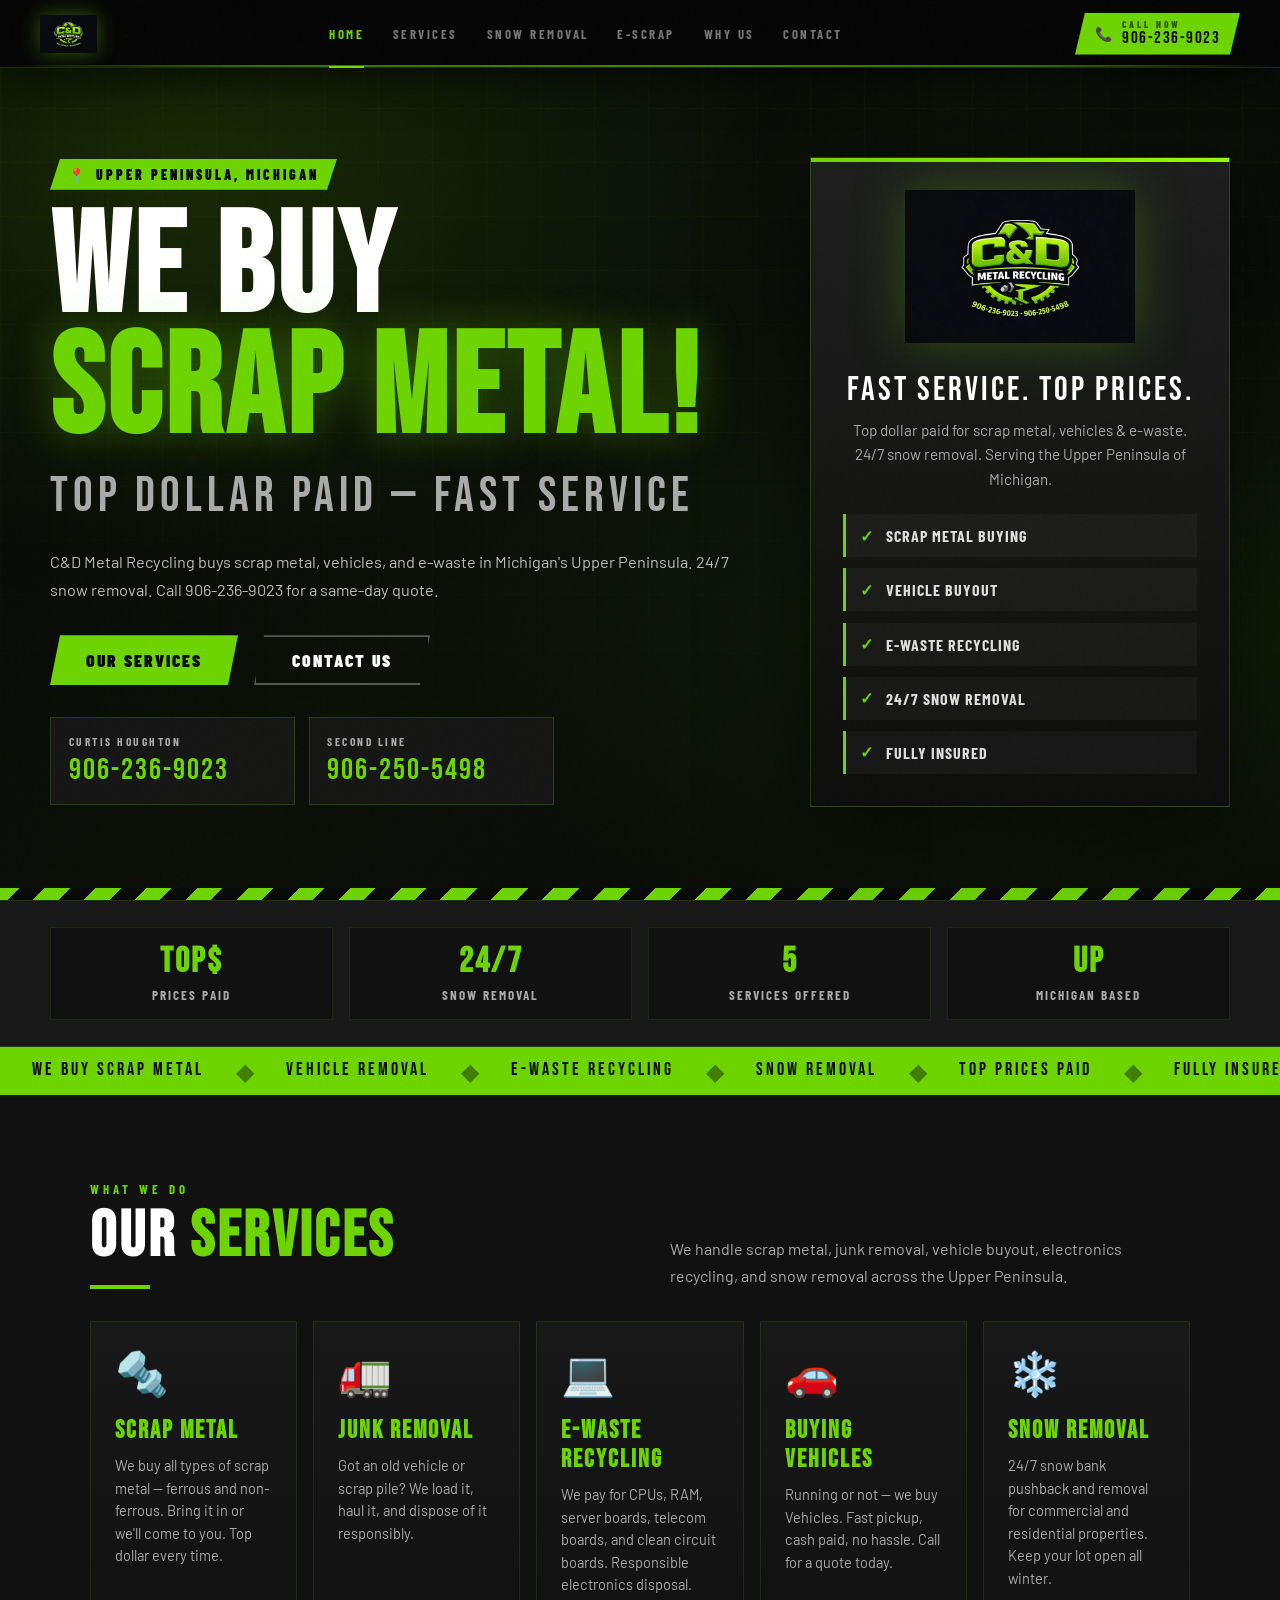
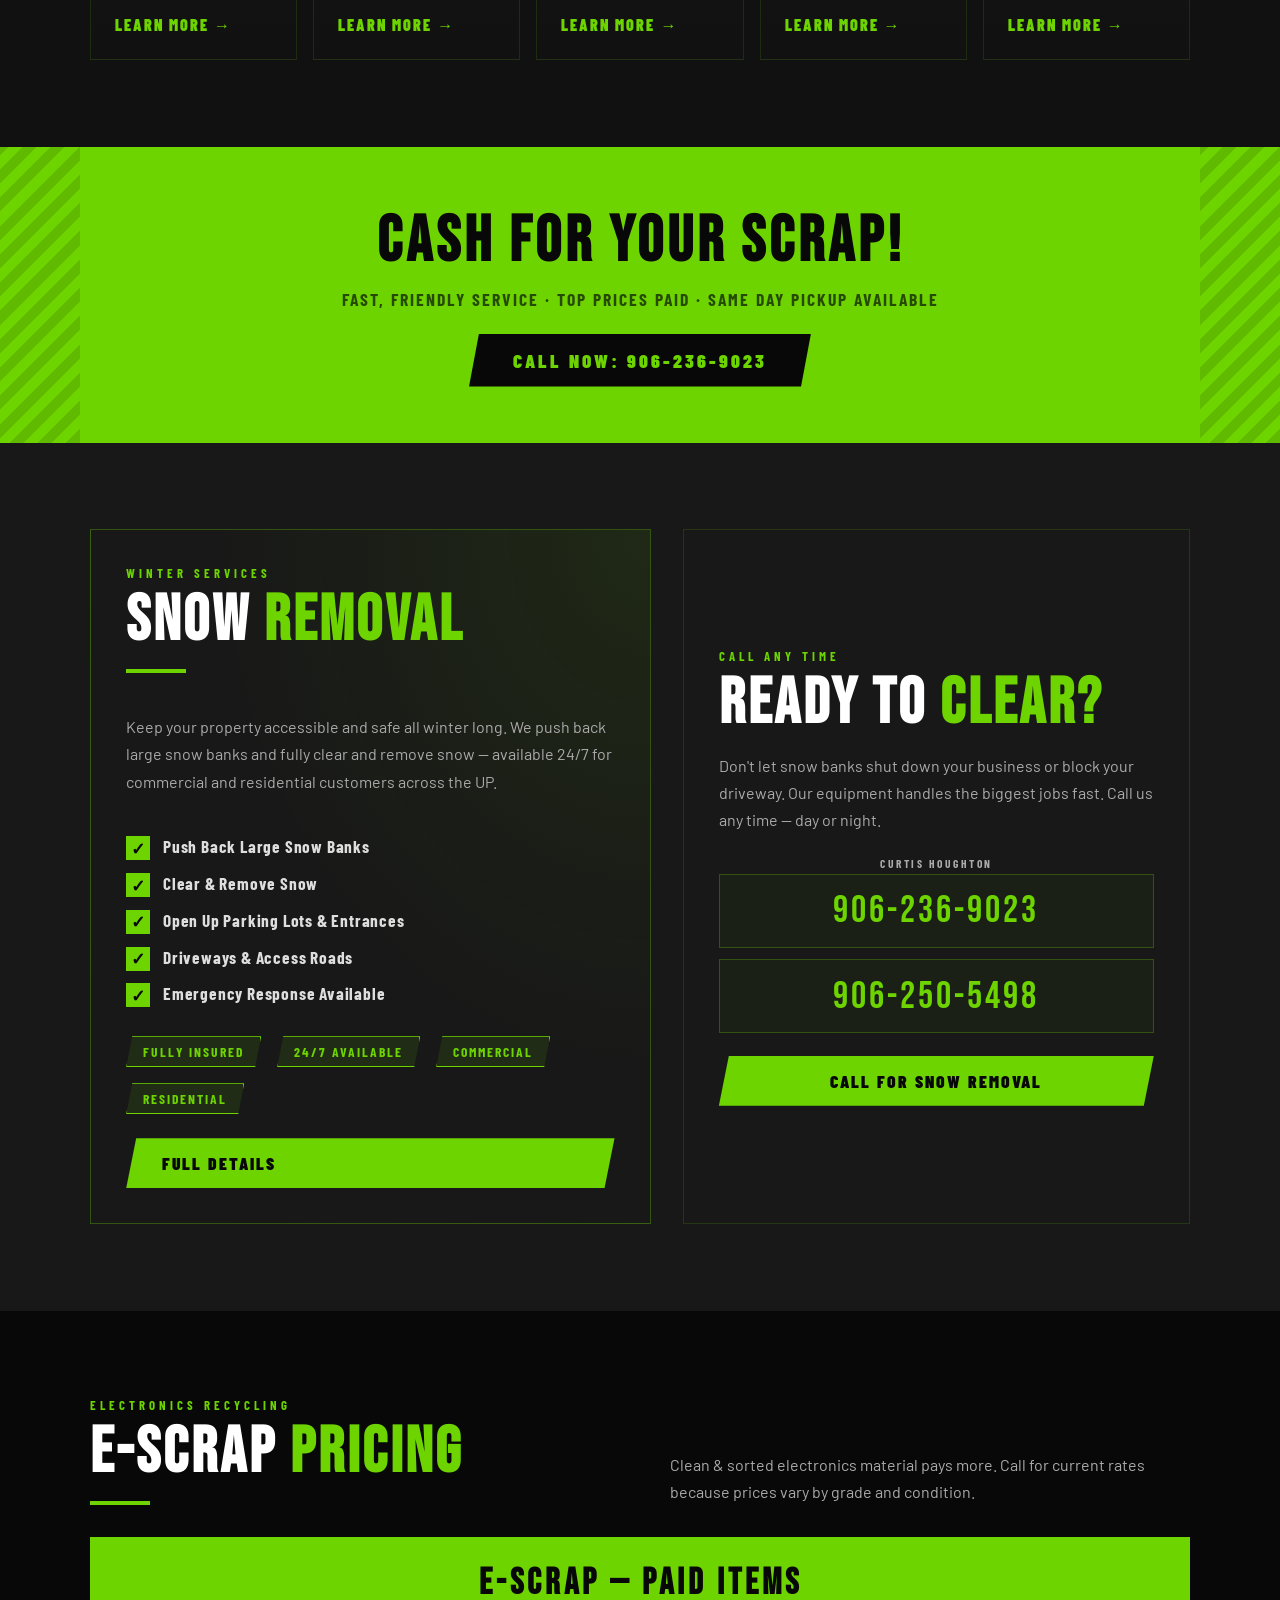
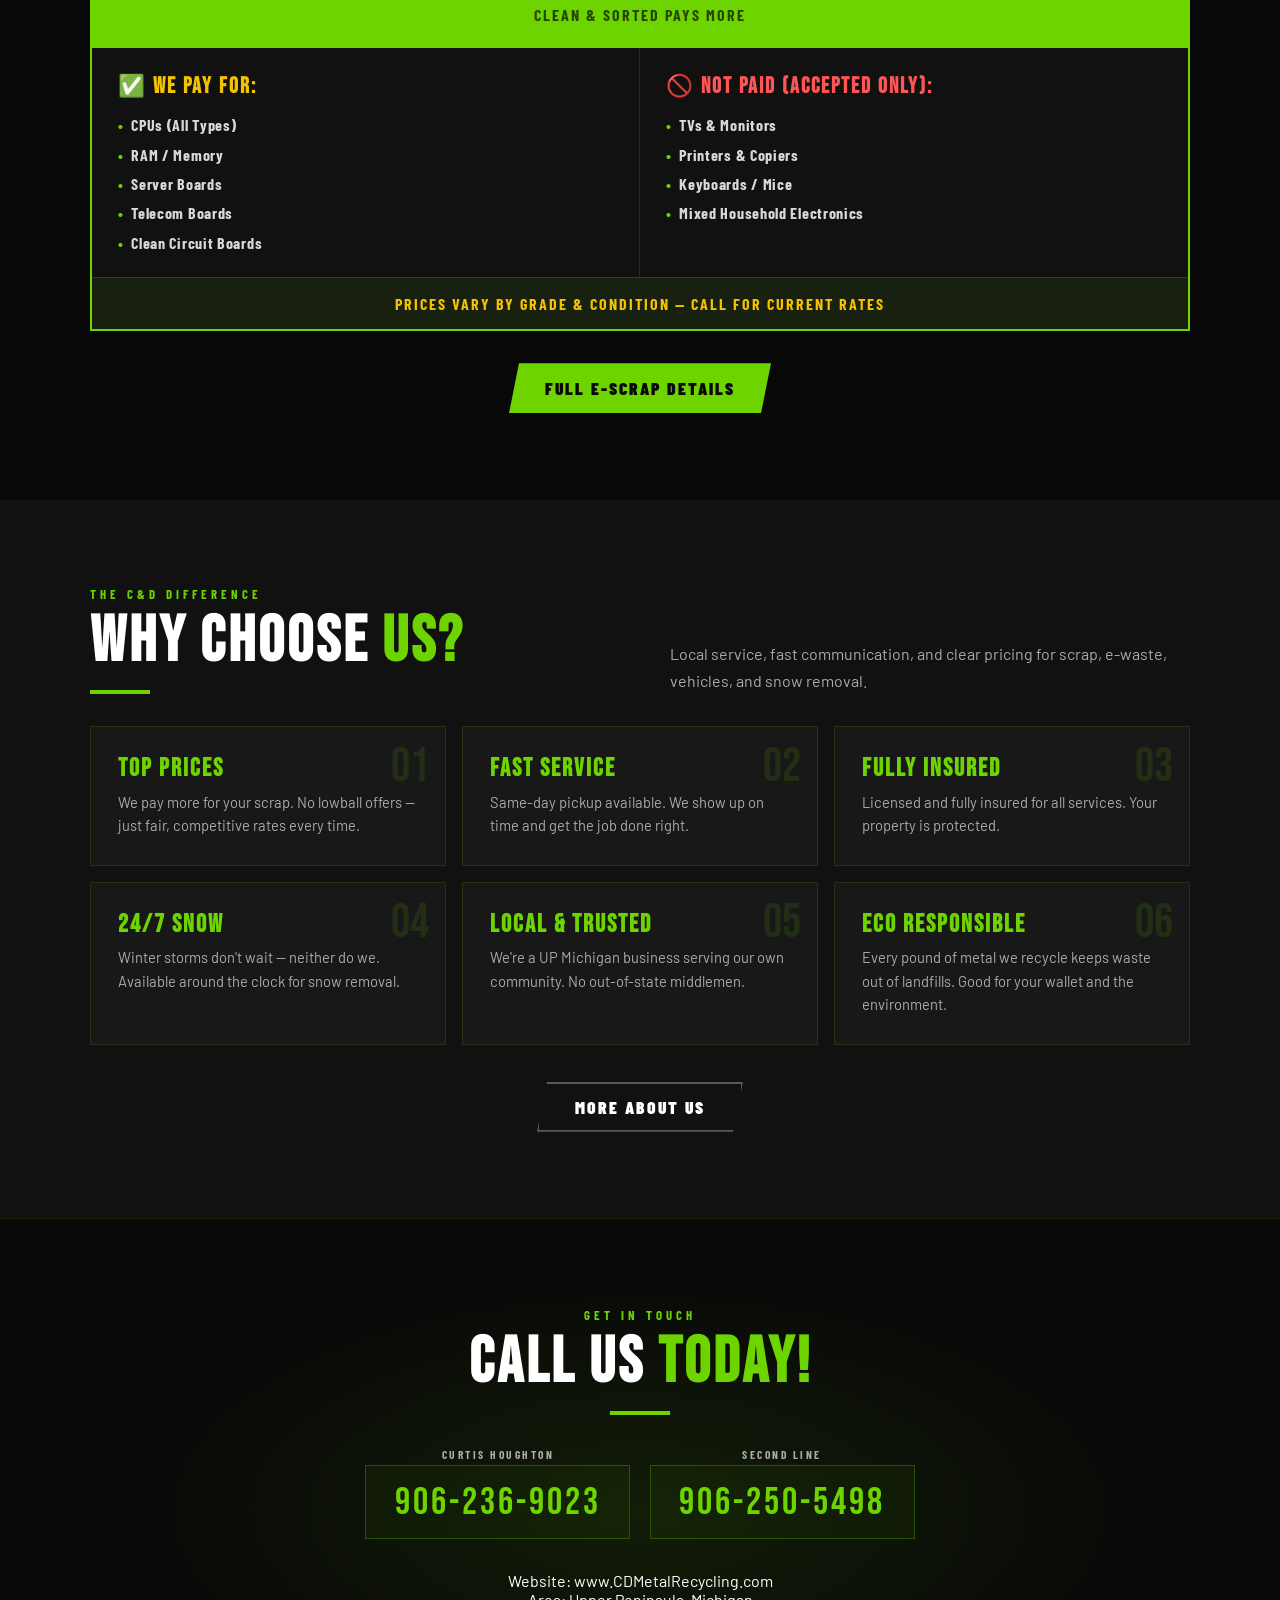
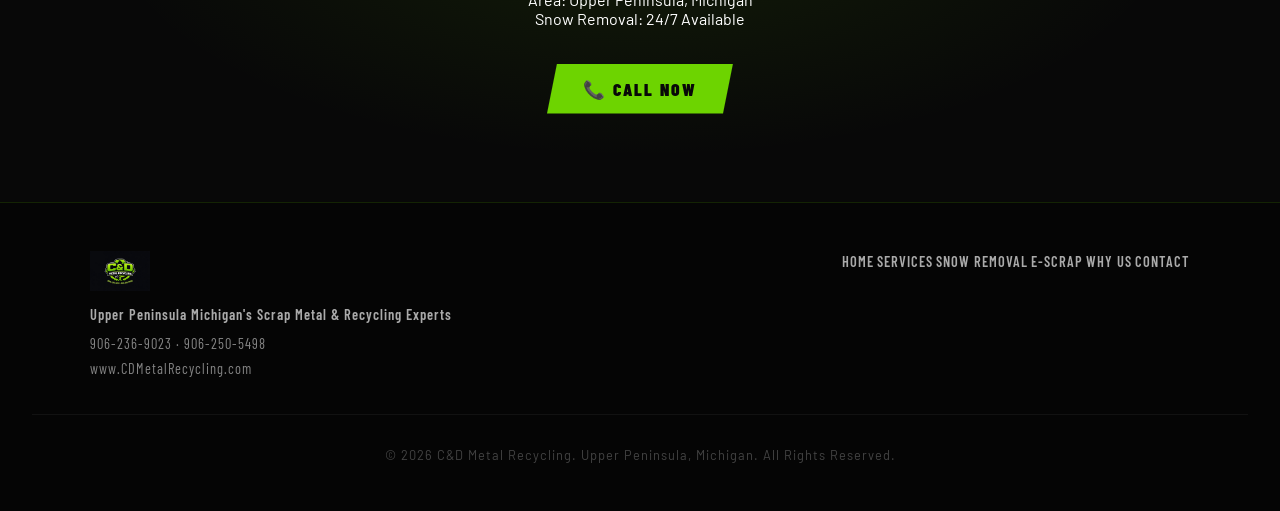
==== commit bcaf2998: "Add files via upload" ====
--- a/index.html
+++ b/index.html
@@ -7,371 +7,463 @@
 <meta name="description" content="C&D Metal Recycling buys scrap metal, vehicles, and e-waste in Michigan's Upper Peninsula. 24/7 snow removal. Call 906-236-9023 for a same-day quote.">
 <meta property="og:title" content="C&D Metal Recycling | We Buy Scrap Metal | UP Michigan">
 <meta property="og:description" content="Top dollar paid for scrap metal, vehicles & e-waste. 24/7 snow removal. Serving the Upper Peninsula of Michigan.">
-<meta property="og:image" content="https://www.cdmetalrecycling.com/logo.png">
+<meta property="og:image" content="https://wylakene-ops.github.io/cdmetalrecycling/logo.png">
 <meta property="og:type" content="website">
-<meta property="og:url" content="https://www.cdmetalrecycling.com/">
+<meta property="og:url" content="https://wylakene-ops.github.io/cdmetalrecycling/">
 <meta name="twitter:card" content="summary_large_image">
 <meta name="twitter:title" content="C&amp;D Metal Recycling | UP Michigan">
 <meta name="twitter:description" content="Top dollar paid for scrap metal &amp; vehicles. 24/7 snow removal. Serving Michigan's Upper Peninsula.">
-<meta name="twitter:image" content="https://www.cdmetalrecycling.com/logo.png">
-<link rel="canonical" href="https://www.cdmetalrecycling.com/">
+<meta name="twitter:image" content="https://wylakene-ops.github.io/cdmetalrecycling/logo.png">
+<link rel="canonical" href="https://wylakene-ops.github.io/cdmetalrecycling/">
 <link rel="icon" href="logo.png">
 <link rel="preconnect" href="https://fonts.googleapis.com">
 <link rel="preconnect" href="https://fonts.gstatic.com" crossorigin>
 <link rel="stylesheet" href="https://fonts.googleapis.com/css2?family=Bebas+Neue&family=Barlow+Condensed:wght@400;600;700;900&family=Barlow:wght@400;500;600&display=swap" media="print" onload="this.media='all'">
 <noscript><link rel="stylesheet" href="https://fonts.googleapis.com/css2?family=Bebas+Neue&family=Barlow+Condensed:wght@400;600;700;900&family=Barlow:wght@400;500;600&display=swap"></noscript>
 <link rel="stylesheet" href="shared.css">
-<noscript><style>.reveal { opacity: 1; transform: none; }</style></noscript>
+<noscript><style>.reveal{opacity:1;transform:none;}</style></noscript>
 <style>
-
- /* ── NAV FORCE FIX ── */
- nav {
- position: fixed !important; top: 0 !important; left: 0 !important; right: 0 !important;
- z-index: 1000 !important;
- background: rgba(6,6,6,0.97) !important;
- backdrop-filter: blur(20px) !important;
- border-bottom: 1px solid rgba(109,212,0,0.18) !important;
- box-shadow: 0 2px 50px rgba(0,0,0,0.8) !important;
- padding: 0 2.5rem !important;
- display: flex !important;
- flex-direction: row !important;
- align-items: center !important;
- justify-content: space-between !important;
- flex-wrap: nowrap !important;
- height: 68px !important;
- gap: 1rem !important;
- }
- nav::after {
- content: '';
- position: absolute; bottom: 0; left: 0; right: 0; height: 2px;
- background: linear-gradient(90deg, transparent 0%, #6dd400 20%, #8fff00 50%, #6dd400 80%, transparent 100%);
- opacity: 0.5;
- }
- .nav-logo { display: flex !important; align-items: center !important; text-decoration: none; flex-shrink: 0; }
- .nav-logo img { height: 38px !important; width: auto !important; filter: drop-shadow(0 0 10px rgba(109,212,0,0.4)); }
- .nav-links {
- display: flex !important;
- flex-direction: row !important;
- list-style: none !important;
- align-items: center !important;
- gap: 0 !important;
- flex: 1 1 auto !important;
- justify-content: center !important;
- margin: 0 !important; padding: 0 !important;
- flex-wrap: nowrap !important;
- position: static !important;
- background: none !important;
- border: none !important;
- }
- .nav-links li { flex: none !important; }
- .nav-links a {
- display: flex !important; align-items: center !important;
- color: rgba(180,180,180,0.65) !important; text-decoration: none !important;
- font-family: 'Barlow Condensed', sans-serif !important; font-weight: 700 !important;
- font-size: 0.8rem !important; letter-spacing: 2.5px !important; text-transform: uppercase !important;
- padding: 0 0.9rem !important; height: 68px !important; white-space: nowrap !important;
- position: relative !important; transition: color 0.2s !important;
- border-bottom: none !important; background: none !important;
- justify-content: center !important;
- }
- .nav-links a::before { display: none !important; }
- .nav-links a::after {
- content: '' !important;
- position: absolute !important; bottom: 0 !important; left: 50% !important; right: 50% !important;
- height: 2px !important; background: #6dd400 !important;
- transition: left 0.22s ease, right 0.22s ease !important;
- display: block !important;
- }
- .nav-links a:hover { color: #fff !important; background: none !important; }
- .nav-links a:hover::after { left: 0.9rem !important; right: 0.9rem !important; }
- .nav-links a.active { color: #6dd400 !important; }
- .nav-links a.active::after { left: 0.9rem !important; right: 0.9rem !important; }
- .nav-call-btn {
- display: flex !important; align-items: center !important;
- gap: 10px !important; flex-shrink: 0 !important;
- background: #6dd400 !important;
- text-decoration: none !important;
- padding: 0 20px !important; height: 42px !important;
- clip-path: polygon(10px 0%, 100% 0%, calc(100% - 10px) 100%, 0% 100%) !important;
- box-shadow: 0 0 28px rgba(109,212,0,0.3) !important;
- }
- .nav-call-icon { font-size: 14px !important; line-height: 1 !important; }
- .nav-call-text { display: flex !important; flex-direction: column !important; gap: 0 !important; }
- .nav-call-label {
- font-family: 'Barlow Condensed', sans-serif !important; font-weight: 900 !important;
- font-size: 0.58rem !important; letter-spacing: 3px !important; text-transform: uppercase !important;
- color: rgba(0,0,0,0.55) !important; line-height: 1 !important; display: block !important;
- }
- .nav-call-num {
- font-family: 'Bebas Neue', sans-serif !important;
- font-size: 1.05rem !important; letter-spacing: 1.5px !important;
- color: #080808 !important; line-height: 1.1 !important;
- }
- .hamburger { display: none !important; flex-direction: column; gap: 5px; cursor: pointer; padding: 7px 6px; flex-shrink: 0; }
- .hamburger span { width: 22px; height: 2px; background: #6dd400; display: block; transition: all 0.3s; border-radius: 1px; }
- @media (max-width: 1000px) {
- .nav-links { display: none !important; }
- nav { padding: 0 1.25rem !important; }
- .hamburger { display: flex !important; }
- .nav-call-label { display: none !important; }
- .nav-call-btn { padding: 0 14px !important; height: 38px !important; }
- .nav-call-num { font-size: 0.92rem !important; }
- .hamburger.open span:nth-child(1) { transform: translateY(7px) rotate(45deg); }
- .hamburger.open span:nth-child(2) { opacity: 0; }
- .hamburger.open span:nth-child(3) { transform: translateY(-7px) rotate(-45deg); }
- .nav-links.open {
- display: flex !important; flex-direction: column !important;
- position: fixed !important; top: 68px !important; left: 0 !important; right: 0 !important;
- background: rgba(6,6,6,0.99) !important;
- border-bottom: 1px solid rgba(109,212,0,0.2) !important;
- padding: 0.5rem 0 1rem !important; z-index: 999 !important;
- }
- .nav-links.open li { flex: unset !important; width: 100% !important; }
- .nav-links.open a {
- height: auto !important; padding: 0.9rem 1.75rem !important; font-size: 1.05rem !important;
- color: rgba(200,200,200,0.8) !important; border-bottom: 1px solid rgba(109,212,0,0.07) !important;
- justify-content: flex-start !important; width: 100% !important;
- }
- .nav-links.open a::after { display: none !important; }
- .nav-links.open a.active { color: #6dd400 !important; background: rgba(109,212,0,0.05) !important; }
- }
-
- /* ── HERO ── */
- .hero {
- min-height: 100vh; display: flex; align-items: center; justify-content: center;
- position: relative; overflow: hidden; padding-top: 70px;
- }
- .hero-bg {
- position: absolute; inset: 0;
- background:
- radial-gradient(ellipse at 18% 55%, rgba(109,212,0,0.10) 0%, transparent 55%),
- radial-gradient(ellipse at 82% 20%, rgba(109,212,0,0.06) 0%, transparent 50%),
- linear-gradient(180deg, #080808 0%, #0c100a 100%);
- }
- .hero-bg::after {
- content: '';
- position: absolute; inset: 0;
- background-image: radial-gradient(rgba(109,212,0,0.12) 1px, transparent 1px);
- background-size: 40px 40px;
- mask-image: radial-gradient(ellipse 80% 80% at 50% 50%, black 30%, transparent 100%);
- }
- .hero-orb {
- position: absolute; border-radius: 50%; pointer-events: none;
- background: radial-gradient(circle, rgba(109,212,0,0.08), transparent 70%);
- animation: pulse-orb 6s ease-in-out infinite;
- }
- .hero-orb-1 { width: 600px; height: 600px; top: -100px; left: -150px; animation-delay: 0s; }
- .hero-orb-2 { width: 400px; height: 400px; bottom: -50px; right: -80px; animation-delay: 3s; }
- @keyframes pulse-orb { 0%,100% { transform: scale(1); opacity: 0.6; } 50% { transform: scale(1.1); opacity: 1; } }
- .hero-stripes {
- position: absolute; bottom: 0; left: 0; right: 0; height: 12px;
- background: repeating-linear-gradient(-45deg, var(--green) 0px, var(--green) 20px, #080808 20px, #080808 40px);
- }
- .hero-content {
- position: relative; z-index: 2; text-align: center;
- padding: 2rem; max-width: 1000px;
- animation: fadeUp 0.9s ease both;
- }
- @keyframes fadeUp { from { opacity: 0; transform: translateY(40px); } to { opacity: 1; transform: translateY(0); } }
- .hero-tag {
- display: inline-flex; align-items: center; gap: 8px;
- background: var(--green); color: var(--black);
- font-family: 'Barlow Condensed', sans-serif; font-weight: 900;
- font-size: 0.85rem; letter-spacing: 3px; padding: 5px 18px;
- margin-bottom: 1.5rem;
- clip-path: polygon(10px 0%, 100% 0%, calc(100% - 10px) 100%, 0% 100%);
- }
- .hero h1 {
- font-family: 'Bebas Neue', sans-serif;
- font-size: clamp(4rem, 12vw, 9rem);
- line-height: 0.9; letter-spacing: 4px; margin-bottom: 0.5rem;
- }
- .hero h1 .green { color: var(--green); text-shadow: 0 0 40px var(--green-glow), 0 0 80px rgba(109,212,0,0.2); }
- .hero-sub {
- font-family: 'Bebas Neue', sans-serif;
- font-size: clamp(1.8rem, 5vw, 3.2rem);
- color: var(--gray); letter-spacing: 6px; margin-bottom: 2rem;
- }
- .hero-phones { display: flex; gap: 1.5rem; justify-content: center; flex-wrap: wrap; margin-bottom: 2.5rem; align-items: flex-end; }
- .phone-badge-wrap { display: flex; flex-direction: column; align-items: center; gap: 5px; }
- .phone-badge-name { font-family: 'Barlow Condensed', sans-serif; font-weight: 700; font-size: 0.78rem; letter-spacing: 3px; text-transform: uppercase; color: var(--gray); }
- .phone-badge {
- font-family: 'Bebas Neue', sans-serif; font-size: 2rem;
- color: var(--green); text-shadow: 0 0 20px var(--green-glow);
- letter-spacing: 3px; border: 2px solid var(--green);
- padding: 8px 24px; position: relative; text-decoration: none;
- transition: all 0.2s;
- clip-path: polygon(12px 0%, 100% 0%, calc(100% - 12px) 100%, 0% 100%);
- background: rgba(109,212,0,0.05);
- }
- .phone-badge:hover { background: var(--green); color: var(--black); text-shadow: none; transform: scale(1.05); }
- .hero-btns { display: flex; gap: 1rem; justify-content: center; flex-wrap: wrap; }
-
- /* ── STATS STRIP ── */
- .stats-strip {
- background: var(--dark2); border-top: 1px solid rgba(109,212,0,0.15);
- border-bottom: 1px solid rgba(109,212,0,0.15); padding: 2rem;
- }
- .stats-inner { max-width: 1100px; margin: 0 auto; display: grid; grid-template-columns: repeat(4, 1fr); gap: 1rem; text-align: center; }
- @media (max-width: 640px) { .stats-inner { grid-template-columns: repeat(2, 1fr); } }
- .stat-item { padding: 1rem; position: relative; }
- .stat-item:not(:last-child)::after {
- content: ''; position: absolute; right: 0; top: 20%; bottom: 20%;
- width: 1px; background: rgba(109,212,0,0.2);
- }
- @media (max-width: 640px) { .stat-item:nth-child(2)::after, .stat-item:nth-child(4)::after { display: none; } }
- .stat-num {
- font-family: 'Bebas Neue', sans-serif; font-size: 2.8rem;
- color: var(--green); letter-spacing: 2px;
- text-shadow: 0 0 20px var(--green-glow); line-height: 1;
- }
- .stat-label {
- font-family: 'Barlow Condensed', sans-serif; font-weight: 600;
- font-size: 0.8rem; letter-spacing: 2px; color: var(--gray);
- text-transform: uppercase; margin-top: 4px;
- }
-
- /* ── TICKER ── */
- .ticker-bar { background: var(--green); padding: 12px 0; overflow: hidden; }
- .ticker-inner { display: flex; animation: ticker 22s linear infinite; white-space: nowrap; }
- .ticker-item { font-family: 'Bebas Neue', sans-serif; font-size: 1.1rem; letter-spacing: 3px; color: var(--black); padding: 0 3rem; }
- .ticker-sep { color: var(--black); opacity: 0.4; font-size: 1.5rem; line-height: 1; }
- @keyframes ticker { 0% { transform: translateX(0); } 100% { transform: translateX(-50%); } }
-
- /* ── SERVICES ── */
- #services { background: var(--dark); position: relative; padding: 5rem 2rem; }
- #services::before {
- content: ''; position: absolute; top: 0; left: 0; right: 0; height: 4px;
- background: repeating-linear-gradient(-45deg, var(--green) 0, var(--green) 10px, transparent 10px, transparent 20px);
- }
- .services-grid { display: grid; grid-template-columns: repeat(auto-fit, minmax(200px, 1fr)); gap: 1.5rem; }
- .service-card {
- background: var(--dark2); border: 1px solid rgba(109,212,0,0.12);
- padding: 2.5rem 1.5rem 2rem; position: relative; overflow: hidden;
- transition: all 0.3s; display: flex; flex-direction: column;
- text-decoration: none; color: inherit;
- }
- .service-card::before {
- content: ''; position: absolute; bottom: 0; left: 0; right: 0; height: 3px;
- background: linear-gradient(90deg, var(--green), var(--green-bright));
- transform: scaleX(0); transform-origin: left; transition: transform 0.35s;
- }
- .service-card::after {
- content: ''; position: absolute; top: 0; right: 0;
- width: 80px; height: 80px;
- background: radial-gradient(circle at top right, rgba(109,212,0,0.08), transparent 70%);
- transition: opacity 0.3s; opacity: 0;
- }
- .service-card:hover { border-color: rgba(109,212,0,0.45); transform: translateY(-6px); box-shadow: 0 16px 50px rgba(109,212,0,0.12); }
- .service-card:hover::before { transform: scaleX(1); }
- .service-card:hover::after { opacity: 1; }
- .service-icon { font-size: 2.6rem; margin-bottom: 1rem; display: block; }
- .service-card h3 { font-family: 'Bebas Neue', sans-serif; font-size: 1.6rem; letter-spacing: 2px; color: var(--green); margin-bottom: 0.5rem; }
- .service-card p { font-size: 0.9rem; color: var(--gray); line-height: 1.6; flex: 1; }
- .service-arrow {
- display: inline-flex; align-items: center; gap: 6px; margin-top: 1.5rem;
- font-family: 'Barlow Condensed', sans-serif; font-weight: 700;
- font-size: 0.85rem; letter-spacing: 2px; text-transform: uppercase;
- color: var(--green); transition: gap 0.2s;
- }
- .service-card:hover .service-arrow { gap: 10px; }
-
- /* CTA override — larger font than shared.css default */
- .cta-band h2 { font-size: clamp(2.5rem, 7vw, 5rem); }
- .cta-band p { font-size: 1.2rem; }
-
- /* ── SNOW REMOVAL ── */
- #snow { background: var(--dark2); position: relative; overflow: hidden; padding: 5rem 2rem; }
- #snow::after {
- content: ''; position: absolute; top: -100px; right: -100px;
- width: 500px; height: 500px;
- background: radial-gradient(circle, rgba(109,212,0,0.05) 0%, transparent 70%);
- pointer-events: none;
- }
- .snow-layout { display: grid; grid-template-columns: 1fr 1fr; gap: 4rem; align-items: start; }
- @media (max-width: 768px) { .snow-layout { grid-template-columns: 1fr; gap: 2rem; } }
- .snow-checklist { list-style: none; display: flex; flex-direction: column; gap: 1rem; margin-bottom: 2rem; }
- .snow-checklist li {
- display: flex; align-items: center; gap: 1rem;
- font-family: 'Barlow Condensed', sans-serif; font-weight: 600;
- font-size: 1.15rem; letter-spacing: 1px;
- }
- .snow-checklist li::before {
- content: '✓'; width: 28px; height: 28px;
- background: var(--green); color: var(--black); font-weight: 900;
- display: flex; align-items: center; justify-content: center;
- flex-shrink: 0; font-size: 0.9rem;
- }
- .snow-right {
- background: var(--dark3); border: 1px solid rgba(109,212,0,0.2);
- padding: 2.5rem; position: relative;
- }
- .snow-right::before {
- content: '24/7'; position: absolute; top: -18px; right: 20px;
- font-family: 'Bebas Neue', sans-serif; font-size: 1rem; letter-spacing: 3px;
- background: var(--green); color: var(--black); padding: 4px 16px;
- }
- .snow-right h3 { font-family: 'Bebas Neue', sans-serif; font-size: 2rem; letter-spacing: 2px; margin-bottom: 0.5rem; }
- .snow-right p { color: var(--gray); line-height: 1.6; margin-bottom: 1.5rem; font-size: 0.95rem; }
- .snow-phone { font-family: 'Bebas Neue', sans-serif; font-size: 2.2rem; color: var(--green); letter-spacing: 3px; text-shadow: 0 0 20px var(--green-glow); display: block; margin-bottom: 0.3rem; text-decoration: none; }
- .snow-phone:hover { color: var(--green-bright); }
-
- /* ── E-SCRAP ── */
- #escrap { background: var(--black); padding: 5rem 2rem; }
- .escrap-board { background: var(--dark); border: 2px solid var(--green); overflow: hidden; box-shadow: 0 0 80px rgba(109,212,0,0.08); }
- .escrap-header { background: var(--green); padding: 1.5rem 2rem; text-align: center; }
- .escrap-header h2 { font-family: 'Bebas Neue', sans-serif; font-size: 2.5rem; color: var(--black); letter-spacing: 4px; }
- .escrap-header p { font-family: 'Barlow Condensed', sans-serif; font-weight: 700; color: rgba(0,0,0,0.65); letter-spacing: 2px; font-size: 1rem; text-transform: uppercase; }
- .escrap-cols { display: grid; grid-template-columns: 1fr 1fr; }
- @media (max-width: 600px) { .escrap-cols { grid-template-columns: 1fr; } }
- .escrap-col { padding: 2rem; }
- .escrap-col:first-child { border-right: 1px solid rgba(109,212,0,0.2); }
- .escrap-col-title { font-family: 'Bebas Neue', sans-serif; font-size: 1.5rem; letter-spacing: 3px; margin-bottom: 1.5rem; }
- .escrap-col-title.paid { color: var(--yellow); }
- .escrap-col-title.notpaid { color: #ff4444; }
- .escrap-list { list-style: none; display: flex; flex-direction: column; gap: 0.8rem; }
- .escrap-list li { display: flex; align-items: center; gap: 0.75rem; font-family: 'Barlow Condensed', sans-serif; font-weight: 600; font-size: 1.05rem; }
- .escrap-list li .dot { width: 8px; height: 8px; border-radius: 50%; flex-shrink: 0; }
- .dot.green { background: var(--green); }
- .dot.red { background: #ff4444; }
- .escrap-footer { background: rgba(109,212,0,0.08); border-top: 1px solid rgba(109,212,0,0.2); padding: 1rem 2rem; text-align: center; font-family: 'Barlow Condensed', sans-serif; font-weight: 600; color: var(--yellow); letter-spacing: 2px; font-size: 0.95rem; text-transform: uppercase; }
-
- /* ── WHY US ── */
- #why { background: var(--dark); padding: 5rem 2rem; }
- .why-grid { display: grid; grid-template-columns: repeat(auto-fit, minmax(220px, 1fr)); gap: 2rem; }
- .why-card {
- text-align: center; padding: 2.5rem 1.5rem;
- background: var(--dark2); border-top: 3px solid var(--green);
- position: relative; transition: all 0.3s;
- }
- .why-card:hover { background: var(--dark3); box-shadow: 0 8px 40px rgba(109,212,0,0.1); transform: translateY(-5px); }
- .why-num { font-family: 'Bebas Neue', sans-serif; font-size: 5rem; color: rgba(109,212,0,0.07); position: absolute; top: 10px; right: 16px; line-height: 1; }
- .why-icon { font-size: 2.5rem; margin-bottom: 1rem; display: block; }
- .why-card h3 { font-family: 'Bebas Neue', sans-serif; font-size: 1.5rem; letter-spacing: 2px; color: var(--green); margin-bottom: 0.5rem; }
- .why-card p { color: var(--gray); font-size: 0.9rem; line-height: 1.6; }
-
- /* ── CONTACT ── */
- #contact { background: var(--black); text-align: center; position: relative; overflow: hidden; padding: 5rem 2rem; }
- #contact::before {
- content: ''; position: absolute; top: 0; left: 0; right: 0; height: 8px;
- background: repeating-linear-gradient(-45deg, var(--green) 0, var(--green) 15px, #080808 15px, #080808 30px);
- }
- .contact-phones { display: flex; gap: 2rem; justify-content: center; flex-wrap: wrap; margin: 2rem 0; }
- .contact-phone-block { text-align: center; }
- .contact-phone-label { font-family: 'Barlow Condensed', sans-serif; font-weight: 600; font-size: 0.8rem; letter-spacing: 3px; color: var(--gray); text-transform: uppercase; margin-bottom: 0.3rem; }
- .contact-phone-num { font-family: 'Bebas Neue', sans-serif; font-size: 3rem; color: var(--green); text-shadow: 0 0 30px var(--green-glow); letter-spacing: 4px; text-decoration: none; transition: all 0.2s; display: block; }
- .contact-phone-num:hover { color: var(--green-bright); text-shadow: 0 0 50px var(--green-glow); }
- .contact-divider { width: 1px; height: 80px; background: rgba(109,212,0,0.3); align-self: center; }
- @media (max-width: 600px) { .contact-divider { display: none; } }
- .contact-details { margin-top: 3rem; display: flex; gap: 3rem; justify-content: center; flex-wrap: wrap; }
- .contact-detail { font-family: 'Barlow Condensed', sans-serif; font-weight: 600; font-size: 1rem; color: var(--gray); letter-spacing: 1px; }
- .contact-detail span { color: var(--white); }
+/* INDEX PAGE REFRESH — layout only */
+.home-hero {
+  min-height: 100vh;
+  padding: 112px 2rem 48px;
+  position: relative;
+  overflow: hidden;
+  display: flex;
+  align-items: center;
+  background:
+    radial-gradient(ellipse at 14% 18%, rgba(109,212,0,0.16), transparent 38%),
+    radial-gradient(ellipse at 88% 72%, rgba(109,212,0,0.10), transparent 42%),
+    linear-gradient(135deg, #050505 0%, #0b0f08 48%, #060606 100%);
+}
+.home-hero::before {
+  content: '';
+  position: absolute;
+  inset: 0;
+  background-image:
+    linear-gradient(rgba(109,212,0,0.035) 1px, transparent 1px),
+    linear-gradient(90deg, rgba(109,212,0,0.035) 1px, transparent 1px);
+  background-size: 54px 54px;
+  mask-image: linear-gradient(180deg, black 0%, rgba(0,0,0,0.72) 55%, transparent 100%);
+  pointer-events: none;
+}
+.home-hero::after {
+  content: '';
+  position: absolute;
+  left: 0; right: 0; bottom: 0; height: 12px;
+  background: repeating-linear-gradient(-45deg, var(--green) 0 18px, #080808 18px 36px);
+}
+.hero-shell {
+  width: min(1180px, 100%);
+  margin: 0 auto;
+  position: relative;
+  z-index: 2;
+  display: grid;
+  grid-template-columns: minmax(0, 1.1fr) 420px;
+  gap: 3rem;
+  align-items: center;
+}
+.hero-kicker {
+  display: inline-flex;
+  align-items: center;
+  gap: 8px;
+  background: var(--green);
+  color: var(--black);
+  font-family: 'Barlow Condensed', sans-serif;
+  font-weight: 900;
+  font-size: .86rem;
+  letter-spacing: 3px;
+  text-transform: uppercase;
+  padding: 7px 18px;
+  clip-path: polygon(10px 0%,100% 0%,calc(100% - 10px) 100%,0% 100%);
+  margin-bottom: 1.2rem;
+}
+.hero-copy h1 {
+  font-family: 'Bebas Neue', sans-serif;
+  font-size: clamp(4.6rem, 11vw, 9.5rem);
+  line-height: .86;
+  letter-spacing: 4px;
+  margin-bottom: 1rem;
+}
+.hero-copy h1 span { color: var(--green); text-shadow: 0 0 42px rgba(109,212,0,.36); }
+.hero-subline {
+  font-family: 'Bebas Neue', sans-serif;
+  font-size: clamp(1.8rem, 4.5vw, 3.05rem);
+  color: var(--gray);
+  letter-spacing: 5px;
+  margin-bottom: 1.35rem;
+}
+.hero-lead {
+  max-width: 690px;
+  color: rgba(255,255,255,.72);
+  line-height: 1.75;
+  font-size: 1.02rem;
+  margin-bottom: 1.9rem;
+}
+.hero-actions { display: flex; flex-wrap: wrap; gap: 1rem; margin-bottom: 2rem; }
+.hero-phone-grid {
+  display: grid;
+  grid-template-columns: repeat(2, minmax(0, 245px));
+  gap: .85rem;
+}
+.hero-phone-card {
+  display: block;
+  text-decoration: none;
+  color: inherit;
+  background: rgba(24,24,24,.86);
+  border: 1px solid rgba(109,212,0,.20);
+  padding: 1rem 1.1rem;
+  transition: transform .2s, border-color .2s, background .2s;
+}
+.hero-phone-card:hover { transform: translateY(-3px); border-color: var(--green); background: rgba(109,212,0,.07); }
+.hero-phone-label {
+  display: block;
+  font-family: 'Barlow Condensed', sans-serif;
+  font-weight: 700;
+  font-size: .72rem;
+  letter-spacing: 2.5px;
+  text-transform: uppercase;
+  color: var(--gray);
+  margin-bottom: .25rem;
+}
+.hero-phone-num {
+  display: block;
+  font-family: 'Bebas Neue', sans-serif;
+  font-size: 1.85rem;
+  letter-spacing: 2px;
+  color: var(--green);
+}
+.hero-panel {
+  background: linear-gradient(180deg, rgba(30,30,30,.96), rgba(13,13,13,.96));
+  border: 1px solid rgba(109,212,0,.22);
+  box-shadow: 0 24px 80px rgba(0,0,0,.55), inset 0 1px 0 rgba(255,255,255,.04);
+  padding: 2rem;
+  position: relative;
+  overflow: hidden;
+}
+.hero-panel::before {
+  content: '';
+  position: absolute;
+  inset: 0 0 auto 0;
+  height: 4px;
+  background: linear-gradient(90deg, var(--green), var(--green-bright));
+}
+.hero-logo-large {
+  width: min(230px, 70%);
+  display: block;
+  margin: 0 auto 1.6rem;
+  filter: drop-shadow(0 0 26px rgba(109,212,0,.28));
+}
+.panel-title {
+  font-family: 'Bebas Neue', sans-serif;
+  font-size: 2.15rem;
+  letter-spacing: 3px;
+  text-align: center;
+  margin-bottom: .5rem;
+}
+.panel-copy {
+  color: var(--gray);
+  text-align: center;
+  line-height: 1.6;
+  font-size: .95rem;
+  margin-bottom: 1.45rem;
+}
+.panel-list {
+  list-style: none;
+  display: grid;
+  gap: .7rem;
+}
+.panel-list li {
+  display: flex;
+  align-items: center;
+  gap: .75rem;
+  color: rgba(255,255,255,.86);
+  font-family: 'Barlow Condensed', sans-serif;
+  font-weight: 700;
+  letter-spacing: 1px;
+  text-transform: uppercase;
+  padding: .72rem .85rem;
+  background: rgba(255,255,255,.035);
+  border-left: 3px solid var(--green);
+}
+.panel-list li::before { content: '✓'; color: var(--green); }
+.feature-strip {
+  background: var(--dark2);
+  border-top: 1px solid rgba(109,212,0,.14);
+  border-bottom: 1px solid rgba(109,212,0,.14);
+  padding: 1.6rem 2rem;
+}
+.feature-strip-inner {
+  width: min(1180px,100%);
+  margin: 0 auto;
+  display: grid;
+  grid-template-columns: repeat(4,1fr);
+  gap: 1rem;
+}
+.feature-pill {
+  padding: 1.05rem;
+  background: rgba(8,8,8,.42);
+  border: 1px solid rgba(109,212,0,.12);
+  text-align: center;
+}
+.feature-pill strong {
+  display: block;
+  font-family: 'Bebas Neue', sans-serif;
+  color: var(--green);
+  font-size: 2.2rem;
+  letter-spacing: 2px;
+  line-height: 1;
+  margin-bottom: .25rem;
+}
+.feature-pill span {
+  font-family: 'Barlow Condensed', sans-serif;
+  color: var(--gray);
+  font-weight: 700;
+  letter-spacing: 2px;
+  text-transform: uppercase;
+  font-size: .82rem;
+}
+.ticker-bar { background: var(--green); padding: 12px 0; overflow: hidden; }
+.ticker-inner { display: flex; width: max-content; animation: ticker 24s linear infinite; white-space: nowrap; }
+.ticker-item { font-family: 'Bebas Neue', sans-serif; font-size: 1.12rem; letter-spacing: 3px; color: var(--black); padding: 0 2rem; }
+.ticker-sep { color: var(--black); opacity: .42; font-size: 1.5rem; line-height: 1; }
+@keyframes ticker { 0% { transform: translateX(0); } 100% { transform: translateX(-50%); } }
+.home-section { padding: 5.4rem 2rem; position: relative; }
+.home-section.dark { background: var(--dark); }
+.home-section.black { background: var(--black); }
+.home-section.dark2 { background: var(--dark2); }
+.section-top {
+  display: flex;
+  justify-content: space-between;
+  gap: 2rem;
+  align-items: end;
+  margin-bottom: 2rem;
+}
+.section-top .divider { margin-bottom: 0; }
+.section-intro { color: var(--gray); line-height: 1.7; max-width: 520px; }
+.service-grid-modern {
+  display: grid;
+  grid-template-columns: repeat(5, 1fr);
+  gap: 1rem;
+}
+.service-card-modern {
+  min-height: 285px;
+  display: flex;
+  flex-direction: column;
+  text-decoration: none;
+  color: inherit;
+  background: linear-gradient(180deg, var(--dark2), #111);
+  border: 1px solid rgba(109,212,0,.13);
+  padding: 1.5rem;
+  position: relative;
+  overflow: hidden;
+  transition: transform .24s, border-color .24s, box-shadow .24s;
+}
+.service-card-modern::before {
+  content: '';
+  position: absolute;
+  inset: 0 0 auto 0;
+  height: 3px;
+  background: linear-gradient(90deg, var(--green), var(--green-bright));
+  transform: scaleX(0);
+  transform-origin: left;
+  transition: transform .25s;
+}
+.service-card-modern:hover { transform: translateY(-6px); border-color: rgba(109,212,0,.45); box-shadow: 0 20px 60px rgba(0,0,0,.34); }
+.service-card-modern:hover::before { transform: scaleX(1); }
+.service-icon-modern { font-size: 2.7rem; margin-bottom: 1rem; }
+.service-card-modern h3 {
+  font-family: 'Bebas Neue', sans-serif;
+  font-size: 1.55rem;
+  color: var(--green);
+  letter-spacing: 2px;
+  margin-bottom: .55rem;
+}
+.service-card-modern p { color: var(--gray); line-height: 1.55; font-size: .91rem; flex: 1; }
+.service-arrow { margin-top: 1.2rem; color: var(--green); font-family:'Barlow Condensed',sans-serif; font-weight:900; letter-spacing:2px; text-transform:uppercase; }
+.split-layout {
+  display: grid;
+  grid-template-columns: 1.05fr .95fr;
+  gap: 2rem;
+  align-items: stretch;
+}
+.info-card-large {
+  background: var(--dark2);
+  border: 1px solid rgba(109,212,0,.16);
+  padding: 2.2rem;
+  display: flex;
+  flex-direction: column;
+  justify-content: center;
+}
+.info-card-large.accent {
+  border-color: rgba(109,212,0,.32);
+  background:
+    radial-gradient(ellipse at top right, rgba(109,212,0,.09), transparent 55%),
+    var(--dark2);
+}
+.check-list {
+  list-style: none;
+  display: grid;
+  gap: .8rem;
+  margin: 1.4rem 0 1.8rem;
+}
+.check-list li {
+  display: flex;
+  gap: .8rem;
+  align-items: flex-start;
+  color: rgba(255,255,255,.86);
+  font-family: 'Barlow Condensed', sans-serif;
+  font-weight: 700;
+  letter-spacing: .8px;
+  font-size: 1.08rem;
+}
+.check-list li::before {
+  content: '✓';
+  width: 24px;
+  height: 24px;
+  background: var(--green);
+  color: var(--black);
+  display: grid;
+  place-items: center;
+  font-weight: 900;
+  flex: 0 0 auto;
+}
+.phone-stack { display: grid; gap: .7rem; margin: 1.4rem 0; }
+.big-call {
+  display: block;
+  text-decoration: none;
+  text-align: center;
+  font-family: 'Bebas Neue', sans-serif;
+  font-size: 2.35rem;
+  color: var(--green);
+  letter-spacing: 3px;
+  border: 1px solid rgba(109,212,0,.28);
+  padding: .85rem 1rem;
+  background: rgba(109,212,0,.04);
+  transition: background .2s, color .2s;
+}
+.big-call:hover { background: var(--green); color: var(--black); }
+.escrap-board-lite {
+  background: var(--dark);
+  border: 2px solid var(--green);
+  overflow: hidden;
+}
+.escrap-board-lite header {
+  background: var(--green);
+  color: var(--black);
+  padding: 1.45rem 1.6rem;
+  text-align: center;
+}
+.escrap-board-lite h3 {
+  font-family: 'Bebas Neue', sans-serif;
+  font-size: 2.25rem;
+  letter-spacing: 4px;
+}
+.escrap-columns { display: grid; grid-template-columns: 1fr 1fr; }
+.escrap-column { padding: 1.6rem; }
+.escrap-column:first-child { border-right: 1px solid rgba(109,212,0,.18); }
+.escrap-column h4 {
+  font-family: 'Bebas Neue', sans-serif;
+  font-size: 1.35rem;
+  letter-spacing: 2px;
+  margin-bottom: 1rem;
+}
+.escrap-column ul { list-style: none; display: grid; gap: .65rem; }
+.escrap-column li { color: rgba(255,255,255,.84); font-family: 'Barlow Condensed', sans-serif; font-weight: 700; letter-spacing: .7px; }
+.escrap-column li::before { content: '•'; color: var(--green); margin-right: .5rem; }
+.why-grid-modern {
+  display: grid;
+  grid-template-columns: repeat(3,1fr);
+  gap: 1rem;
+}
+.why-card-modern {
+  padding: 1.7rem;
+  background: var(--dark2);
+  border: 1px solid rgba(109,212,0,.13);
+  position: relative;
+}
+.why-num { font-family:'Bebas Neue',sans-serif; font-size:3rem; color:rgba(109,212,0,.13); position:absolute; right:1rem; top:.7rem; }
+.why-card-modern h3 { font-family:'Bebas Neue',sans-serif; font-size:1.55rem; letter-spacing:2px; color:var(--green); margin-bottom:.45rem; }
+.why-card-modern p { color:var(--gray); line-height:1.6; font-size:.92rem; }
+.contact-band-home {
+  background:
+    radial-gradient(ellipse at center, rgba(109,212,0,.10), transparent 60%),
+    var(--black);
+  text-align: center;
+  padding: 5.5rem 2rem;
+  border-top: 1px solid rgba(109,212,0,.12);
+}
+.contact-phone-row {
+  display: flex;
+  justify-content: center;
+  gap: 1.2rem;
+  flex-wrap: wrap;
+  margin: 2rem 0;
+}
+.contact-phone-row .big-call { min-width: 265px; }
+.mobile-sticky-call {
+  display: none;
+  position: fixed;
+  left: 0; right: 0; bottom: 0;
+  z-index: 1100;
+  background: var(--green);
+  color: var(--black);
+  text-decoration: none;
+  text-align: center;
+  font-family: 'Barlow Condensed', sans-serif;
+  font-weight: 900;
+  letter-spacing: 2px;
+  text-transform: uppercase;
+  padding: .9rem 1rem;
+  box-shadow: 0 -10px 35px rgba(0,0,0,.42);
+}
+
+@media (max-width: 1100px) {
+  .hero-shell { grid-template-columns: 1fr; }
+  .hero-panel { max-width: 650px; }
+  .service-grid-modern { grid-template-columns: repeat(3,1fr); }
+}
+@media (max-width: 820px) {
+  .home-hero { padding: 96px 1.1rem 38px; min-height: auto; }
+  .hero-copy h1 { font-size: clamp(4.1rem, 18vw, 6.2rem); letter-spacing: 2px; }
+  .hero-subline { letter-spacing: 3px; }
+  .hero-lead { font-size: .98rem; }
+  .hero-actions { flex-direction: column; }
+  .hero-actions a { width: 100%; text-align: center; }
+  .hero-phone-grid { grid-template-columns: 1fr; }
+  .feature-strip { padding: 1rem; }
+  .feature-strip-inner { grid-template-columns: repeat(2,1fr); gap: .7rem; }
+  .feature-pill { padding: .85rem .5rem; }
+  .feature-pill strong { font-size: 1.8rem; }
+  .home-section { padding: 4rem 1.1rem; }
+  .section-top { display: block; }
+  .section-intro { margin-top: 1rem; }
+  .service-grid-modern { grid-template-columns: 1fr; }
+  .service-card-modern { min-height: auto; }
+  .split-layout { grid-template-columns: 1fr; }
+  .why-grid-modern { grid-template-columns: 1fr; }
+  .escrap-columns { grid-template-columns: 1fr; }
+  .escrap-column:first-child { border-right: none; border-bottom: 1px solid rgba(109,212,0,.18); }
+  .contact-phone-row { display: grid; grid-template-columns: 1fr; }
+  .contact-phone-row .big-call { min-width: 0; }
+  .mobile-sticky-call { display: block; }
+  body { padding-bottom: 50px; }
+}
+@media (max-width: 480px) {
+  .hero-panel { padding: 1.35rem; }
+  .hero-logo-large { width: min(190px, 78%); }
+  .panel-title { font-size: 1.75rem; }
+  .big-call { font-size: 2rem; }
+  .ticker-item { padding: 0 1.25rem; }
+}
+@media (prefers-reduced-motion: reduce) {
+  .ticker-inner { animation: none; }
+}
 </style>
 </head>
 <body>
 
-<!-- NAV -->
-<nav>
+<nav class="site-nav" aria-label="Primary navigation">
  <a class="nav-logo" href="index.html"><img src="logo.png" alt="C&amp;D Metal Recycling" width="38" height="38"></a>
  <ul class="nav-links">
  <li><a href="index.html" class="active">Home</a></li>
@@ -388,65 +480,66 @@
  <span class="nav-call-num">906-236-9023</span>
  </span>
  </a>
- <div class="hamburger"><span></span><span></span><span></span></div>
+ <button class="hamburger" type="button" aria-label="Open navigation" aria-expanded="false"><span></span><span></span><span></span></button>
 </nav>
 
-<!-- HERO -->
-<section class="hero">
- <div class="hero-bg"></div>
- <div class="hero-orb hero-orb-1"></div>
- <div class="hero-orb hero-orb-2"></div>
- <div class="hero-content">
-    <img src="logo.png" alt="C&amp;D Metal Recycling" class="hero-logo">
-    <div class="hero-tag"><span aria-hidden="true">📍</span> Upper Peninsula, Michigan</div>
- <h1>WE BUY<br><span class="green">SCRAP METAL!</span></h1>
- <div class="hero-sub">TOP DOLLAR PAID — FAST SERVICE</div>
- <div class="hero-phones">
- <div class="phone-badge-wrap"><span class="phone-badge-name">Curtis Houghton</span><a href="tel:9062369023" class="phone-badge">906-236-9023</a></div>
- <a href="tel:9062505498" class="phone-badge">906-250-5498</a>
- </div>
- <div class="hero-btns">
- <a href="services.html" class="btn-primary">Our Services</a>
- <a href="contact.html" class="btn-outline">Contact Us</a>
- </div>
- </div>
- <div class="hero-stripes"></div>
+<section class="home-hero">
+  <div class="hero-shell">
+    <div class="hero-copy reveal">
+      <div class="hero-kicker"><span aria-hidden="true">📍</span> Upper Peninsula, Michigan</div>
+      <h1>WE BUY<br><span>SCRAP METAL!</span></h1>
+      <div class="hero-subline">TOP DOLLAR PAID — FAST SERVICE</div>
+      <p class="hero-lead">C&amp;D Metal Recycling buys scrap metal, vehicles, and e-waste in Michigan's Upper Peninsula. 24/7 snow removal. Call 906-236-9023 for a same-day quote.</p>
+      <div class="hero-actions">
+        <a href="services.html" class="btn-primary">Our Services</a>
+        <a href="contact.html" class="btn-outline">Contact Us</a>
+      </div>
+      <div class="hero-phone-grid" aria-label="Phone numbers">
+        <a href="tel:9062369023" class="hero-phone-card">
+          <span class="hero-phone-label">Curtis Houghton</span>
+          <span class="hero-phone-num">906-236-9023</span>
+        </a>
+        <a href="tel:9062505498" class="hero-phone-card">
+          <span class="hero-phone-label">Second Line</span>
+          <span class="hero-phone-num">906-250-5498</span>
+        </a>
+      </div>
+    </div>
+    <aside class="hero-panel reveal" aria-label="Service highlights">
+      <img src="logo.png" alt="C&amp;D Metal Recycling" class="hero-logo-large" width="230" height="230">
+      <div class="panel-title">FAST SERVICE. TOP PRICES.</div>
+      <p class="panel-copy">Top dollar paid for scrap metal, vehicles &amp; e-waste. 24/7 snow removal. Serving the Upper Peninsula of Michigan.</p>
+      <ul class="panel-list">
+        <li>Scrap Metal Buying</li>
+        <li>Vehicle Buyout</li>
+        <li>E-Waste Recycling</li>
+        <li>24/7 Snow Removal</li>
+        <li>Fully Insured</li>
+      </ul>
+    </aside>
+  </div>
 </section>
 
-<!-- STATS STRIP -->
-<div class="stats-strip">
- <div class="stats-inner">
- <div class="stat-item">
- <div class="stat-num">TOP$</div>
- <div class="stat-label">Prices Paid</div>
- </div>
- <div class="stat-item">
- <div class="stat-num">24/7</div>
- <div class="stat-label">Snow Removal</div>
- </div>
- <div class="stat-item">
- <div class="stat-num">5</div>
- <div class="stat-label">Services Offered</div>
- </div>
- <div class="stat-item">
- <div class="stat-num">UP</div>
- <div class="stat-label">Michigan Based</div>
- </div>
- </div>
+<div class="feature-strip">
+  <div class="feature-strip-inner">
+    <div class="feature-pill"><strong>TOP$</strong><span>Prices Paid</span></div>
+    <div class="feature-pill"><strong>24/7</strong><span>Snow Removal</span></div>
+    <div class="feature-pill"><strong>5</strong><span>Services Offered</span></div>
+    <div class="feature-pill"><strong>UP</strong><span>Michigan Based</span></div>
+  </div>
 </div>
 
-<!-- TICKER -->
 <div class="ticker-bar" aria-hidden="true">
  <div class="ticker-inner">
  <span class="ticker-item">WE BUY SCRAP METAL</span><span class="ticker-sep">◆</span>
- <span class="ticker-item">vehicles REMOVAL</span><span class="ticker-sep">◆</span>
+ <span class="ticker-item">VEHICLE REMOVAL</span><span class="ticker-sep">◆</span>
  <span class="ticker-item">E-WASTE RECYCLING</span><span class="ticker-sep">◆</span>
  <span class="ticker-item">SNOW REMOVAL</span><span class="ticker-sep">◆</span>
  <span class="ticker-item">TOP PRICES PAID</span><span class="ticker-sep">◆</span>
  <span class="ticker-item">FULLY INSURED</span><span class="ticker-sep">◆</span>
  <span class="ticker-item">24/7 SERVICE</span><span class="ticker-sep">◆</span>
  <span class="ticker-item">WE BUY SCRAP METAL</span><span class="ticker-sep">◆</span>
- <span class="ticker-item">vehicles REMOVAL</span><span class="ticker-sep">◆</span>
+ <span class="ticker-item">VEHICLE REMOVAL</span><span class="ticker-sep">◆</span>
  <span class="ticker-item">E-WASTE RECYCLING</span><span class="ticker-sep">◆</span>
  <span class="ticker-item">SNOW REMOVAL</span><span class="ticker-sep">◆</span>
  <span class="ticker-item">TOP PRICES PAID</span><span class="ticker-sep">◆</span>
@@ -455,220 +548,176 @@
  </div>
 </div>
 
-<!-- SERVICES -->
-<section id="services">
- <div class="section-inner">
- <div class="reveal">
- <p class="section-label">What We Do</p>
- <h2 class="section-title">OUR <span class="green">SERVICES</span></h2>
- <div class="divider"></div>
- </div>
- <div class="services-grid reveal">
- <a class="service-card" href="services.html#scrap-metal">
- <span class="service-icon" aria-hidden="true">🔩</span>
- <h3>Scrap Metal</h3>
- <p>We buy all types of scrap metal — ferrous and non-ferrous. Bring it in or we'll come to you. Top dollar every time.</p>
- <span class="service-arrow">Learn More →</span>
- </a>
- <a class="service-card" href="services.html#junk-removal">
- <span class="service-icon" aria-hidden="true">🚛</span>
- <h3></h3>
- <p>Got an old vehicle or scrap pile? </p>
- <span class="service-arrow">Learn More →</span>
- </a>
- <a class="service-card" href="escrap.html">
- <span class="service-icon" aria-hidden="true">💻</span>
- <h3>E-Waste Recycling</h3>
- <p>We pay for CPUs, RAM, server boards, telecom boards, and clean circuit boards. Responsible electronics disposal.</p>
- <span class="service-arrow">Learn More →</span>
- </a>
- <a class="service-card" href="services.html#junk-cars">
- <span class="service-icon" aria-hidden="true">🚗</span>
- <h3>Buying vehicles</h3>
- <p>Running or not — we buy Vehicles. Fast pickup, cash paid, no hassle. Call for a quote today.</p>
- <span class="service-arrow">Learn More →</span>
- </a>
- <a class="service-card" href="snow-removal.html">
- <span class="service-icon" aria-hidden="true">❄️</span>
- <h3>Snow Removal</h3>
- <p>24/7 snow bank pushback and removal for commercial and residential properties. Keep your lot open all winter.</p>
- <span class="service-arrow">Learn More →</span>
- </a>
- </div>
- </div>
+<section class="home-section dark" id="services">
+  <div class="section-inner">
+    <div class="section-top reveal">
+      <div>
+        <p class="section-label">What We Do</p>
+        <h2 class="section-title">OUR <span class="green">SERVICES</span></h2>
+        <div class="divider"></div>
+      </div>
+      <p class="section-intro">We handle scrap metal, junk removal, vehicle buyout, electronics recycling, and snow removal across the Upper Peninsula.</p>
+    </div>
+    <div class="service-grid-modern reveal">
+      <a class="service-card-modern" href="services.html#scrap-metal">
+        <span class="service-icon-modern" aria-hidden="true">🔩</span>
+        <h3>Scrap Metal</h3>
+        <p>We buy all types of scrap metal — ferrous and non-ferrous. Bring it in or we'll come to you. Top dollar every time.</p>
+        <span class="service-arrow">Learn More →</span>
+      </a>
+      <a class="service-card-modern" href="services.html#junk-removal">
+        <span class="service-icon-modern" aria-hidden="true">🚛</span>
+        <h3>Junk Removal</h3>
+        <p>Got an old vehicle or scrap pile? We load it, haul it, and dispose of it responsibly.</p>
+        <span class="service-arrow">Learn More →</span>
+      </a>
+      <a class="service-card-modern" href="escrap.html">
+        <span class="service-icon-modern" aria-hidden="true">💻</span>
+        <h3>E-Waste Recycling</h3>
+        <p>We pay for CPUs, RAM, server boards, telecom boards, and clean circuit boards. Responsible electronics disposal.</p>
+        <span class="service-arrow">Learn More →</span>
+      </a>
+      <a class="service-card-modern" href="services.html#junk-cars">
+        <span class="service-icon-modern" aria-hidden="true">🚗</span>
+        <h3>Buying Vehicles</h3>
+        <p>Running or not — we buy Vehicles. Fast pickup, cash paid, no hassle. Call for a quote today.</p>
+        <span class="service-arrow">Learn More →</span>
+      </a>
+      <a class="service-card-modern" href="snow-removal.html">
+        <span class="service-icon-modern" aria-hidden="true">❄️</span>
+        <h3>Snow Removal</h3>
+        <p>24/7 snow bank pushback and removal for commercial and residential properties. Keep your lot open all winter.</p>
+        <span class="service-arrow">Learn More →</span>
+      </a>
+    </div>
+  </div>
 </section>
 
-<!-- CTA BAND -->
 <div class="cta-band">
  <h2>CASH FOR YOUR SCRAP!</h2>
  <p>Fast, Friendly Service · Top Prices Paid · Same Day Pickup Available</p>
  <a href="tel:9062369023" class="btn-dark">Call Now: 906-236-9023</a>
 </div>
 
-<!-- SNOW REMOVAL -->
-<section id="snow">
- <div class="section-inner">
- <div class="reveal">
- <p class="section-label">Winter Services</p>
- <h2 class="section-title">SNOW <span class="green">REMOVAL</span></h2>
- <div class="divider"></div>
- </div>
- <div class="snow-layout reveal">
- <div class="snow-left">
- <p style="color:var(--gray); line-height:1.7; margin-bottom:2rem; font-size:1rem;">Keep your property accessible and safe all winter long. We push back large snow banks and fully clear and remove snow — available 24/7 for commercial and residential customers across the UP.</p>
- <ul class="snow-checklist">
- <li>Push Back Large Snow Banks</li>
- <li>Clear &amp; Remove Snow</li>
- <li>Open Up Parking Lots &amp; Entrances</li>
- <li>Driveways &amp; Access Roads</li>
- <li>Emergency Response Available</li>
- </ul>
- <div class="badge-row" style="margin-top: 2rem;">
- <span class="badge">Fully Insured</span>
- <span class="badge">24/7 Available</span>
- <span class="badge">Commercial</span>
- <span class="badge">Residential</span>
- </div>
- <div style="margin-top:2rem;">
- <a href="snow-removal.html" class="btn-primary">Full Details</a>
- </div>
- </div>
- <div class="snow-right">
- <h3>READY TO CLEAR?</h3>
- <p>Don't let snow banks shut down your business or block your driveway. Our equipment handles the biggest jobs fast. Call us any time — day or night.</p>
- <div><span style="font-family:'Barlow Condensed',sans-serif;font-size:0.75rem;letter-spacing:2px;color:var(--gray);text-transform:uppercase;display:block;margin-bottom:2px;">Curtis Houghton</span><a href="tel:9062369023" class="snow-phone">906-236-9023</a></div>
- <a href="tel:9062505498" class="snow-phone">906-250-5498</a>
- <a href="tel:9062369023" class="btn-primary" style="margin-top:1.5rem; display:inline-block;">Call For Snow Removal</a>
- </div>
- </div>
- </div>
+<section class="home-section dark2" id="snow">
+  <div class="section-inner">
+    <div class="split-layout">
+      <div class="info-card-large accent reveal">
+        <p class="section-label">Winter Services</p>
+        <h2 class="section-title">SNOW <span class="green">REMOVAL</span></h2>
+        <div class="divider"></div>
+        <p style="color:var(--gray); line-height:1.7; margin-bottom:1.2rem;">Keep your property accessible and safe all winter long. We push back large snow banks and fully clear and remove snow — available 24/7 for commercial and residential customers across the UP.</p>
+        <ul class="check-list">
+          <li>Push Back Large Snow Banks</li>
+          <li>Clear &amp; Remove Snow</li>
+          <li>Open Up Parking Lots &amp; Entrances</li>
+          <li>Driveways &amp; Access Roads</li>
+          <li>Emergency Response Available</li>
+        </ul>
+        <div class="badge-row" style="margin-bottom:1.5rem;">
+          <span class="badge">Fully Insured</span>
+          <span class="badge">24/7 Available</span>
+          <span class="badge">Commercial</span>
+          <span class="badge">Residential</span>
+        </div>
+        <a href="snow-removal.html" class="btn-primary">Full Details</a>
+      </div>
+      <div class="info-card-large reveal">
+        <p class="section-label">Call Any Time</p>
+        <h2 class="section-title">READY TO <span class="green">CLEAR?</span></h2>
+        <p style="color:var(--gray); line-height:1.7;">Don't let snow banks shut down your business or block your driveway. Our equipment handles the biggest jobs fast. Call us any time — day or night.</p>
+        <div class="phone-stack">
+          <div><span class="hero-phone-label" style="text-align:center;">Curtis Houghton</span><a href="tel:9062369023" class="big-call">906-236-9023</a></div>
+          <a href="tel:9062505498" class="big-call">906-250-5498</a>
+        </div>
+        <a href="tel:9062369023" class="btn-primary" style="text-align:center;">Call For Snow Removal</a>
+      </div>
+    </div>
+  </div>
 </section>
 
-<!-- E-SCRAP -->
-<section id="escrap">
- <div class="section-inner">
- <div class="reveal">
- <p class="section-label">Electronics Recycling</p>
- <h2 class="section-title">E-SCRAP <span class="green">PRICING</span></h2>
- <div class="divider"></div>
- </div>
- <div class="escrap-board reveal">
- <div class="escrap-header">
- <h2>E-SCRAP — PAID ITEMS</h2>
- <p>Clean &amp; Sorted Pays More</p>
- </div>
- <div class="escrap-cols">
- <div class="escrap-col">
- <div class="escrap-col-title paid">✅ WE PAY FOR:</div>
- <ul class="escrap-list">
- <li><span class="dot green" aria-hidden="true"></span>CPUs (All Types)</li>
- <li><span class="dot green" aria-hidden="true"></span>RAM / Memory</li>
- <li><span class="dot green" aria-hidden="true"></span>Server Boards</li>
- <li><span class="dot green" aria-hidden="true"></span>Telecom Boards</li>
- <li><span class="dot green" aria-hidden="true"></span>Clean Circuit Boards</li>
- </ul>
- </div>
- <div class="escrap-col">
- <div class="escrap-col-title notpaid">🚫 NOT PAID (Accepted Only):</div>
- <ul class="escrap-list">
- <li><span class="dot red" aria-hidden="true"></span>TVs &amp; Monitors</li>
- <li><span class="dot red" aria-hidden="true"></span>Printers &amp; Copiers</li>
- <li><span class="dot red" aria-hidden="true"></span>Keyboards / Mice</li>
- <li><span class="dot red" aria-hidden="true"></span>Mixed Household Electronics</li>
- </ul>
- </div>
- </div>
- <div class="escrap-footer">Prices Vary by Grade &amp; Condition — Call for Current Rates</div>
- </div>
- <div style="text-align:center; margin-top:2.5rem;" class="reveal">
- <a href="escrap.html" class="btn-primary">Full E-Scrap Details</a>
- </div>
- </div>
+<section class="home-section black" id="escrap">
+  <div class="section-inner">
+    <div class="section-top reveal">
+      <div>
+        <p class="section-label">Electronics Recycling</p>
+        <h2 class="section-title">E-SCRAP <span class="green">PRICING</span></h2>
+        <div class="divider"></div>
+      </div>
+      <p class="section-intro">Clean &amp; sorted electronics material pays more. Call for current rates because prices vary by grade and condition.</p>
+    </div>
+    <div class="escrap-board-lite reveal">
+      <header>
+        <h3>E-SCRAP — PAID ITEMS</h3>
+        <p style="font-family:'Barlow Condensed',sans-serif;font-weight:700;letter-spacing:2px;text-transform:uppercase;color:rgba(0,0,0,.66);">Clean &amp; Sorted Pays More</p>
+      </header>
+      <div class="escrap-columns">
+        <div class="escrap-column">
+          <h4 style="color:var(--yellow);">✅ WE PAY FOR:</h4>
+          <ul>
+            <li>CPUs (All Types)</li>
+            <li>RAM / Memory</li>
+            <li>Server Boards</li>
+            <li>Telecom Boards</li>
+            <li>Clean Circuit Boards</li>
+          </ul>
+        </div>
+        <div class="escrap-column">
+          <h4 style="color:#ff5555;">🚫 NOT PAID (Accepted Only):</h4>
+          <ul>
+            <li>TVs &amp; Monitors</li>
+            <li>Printers &amp; Copiers</li>
+            <li>Keyboards / Mice</li>
+            <li>Mixed Household Electronics</li>
+          </ul>
+        </div>
+      </div>
+      <div style="background:rgba(109,212,0,.08);border-top:1px solid rgba(109,212,0,.2);padding:1rem;text-align:center;font-family:'Barlow Condensed',sans-serif;font-weight:700;letter-spacing:2px;text-transform:uppercase;color:var(--yellow);">Prices Vary by Grade &amp; Condition — Call for Current Rates</div>
+    </div>
+    <div style="text-align:center;margin-top:2rem;" class="reveal"><a href="escrap.html" class="btn-primary">Full E-Scrap Details</a></div>
+  </div>
 </section>
 
-<!-- WHY US -->
-<section id="why">
- <div class="section-inner">
- <div class="reveal">
- <p class="section-label">The C&amp;D Difference</p>
- <h2 class="section-title">WHY CHOOSE <span class="green">US?</span></h2>
- <div class="divider"></div>
- </div>
- <div class="why-grid reveal">
- <div class="why-card">
- <span class="why-num" aria-hidden="true">01</span>
- <span class="why-icon" aria-hidden="true">💰</span>
- <h3>Top Prices</h3>
- <p>We pay more for your scrap. No lowball offers — just fair, competitive rates every time.</p>
- </div>
- <div class="why-card">
- <span class="why-num" aria-hidden="true">02</span>
- <span class="why-icon" aria-hidden="true">⚡</span>
- <h3>Fast Service</h3>
- <p>Same-day pickup available. We show up on time and get the job done right.</p>
- </div>
- <div class="why-card">
- <span class="why-num" aria-hidden="true">03</span>
- <span class="why-icon" aria-hidden="true">🛡️</span>
- <h3>Fully Insured</h3>
- <p>Licensed and fully insured for all services. Your property is protected.</p>
- </div>
- <div class="why-card">
- <span class="why-num" aria-hidden="true">04</span>
- <span class="why-icon" aria-hidden="true">🕐</span>
- <h3>24/7 Snow</h3>
- <p>Winter storms don't wait — neither do we. Available around the clock for snow removal.</p>
- </div>
- <div class="why-card">
- <span class="why-num" aria-hidden="true">05</span>
- <span class="why-icon" aria-hidden="true">🤝</span>
- <h3>Local &amp; Trusted</h3>
- <p>We're a UP Michigan business serving our own community. No out-of-state middlemen.</p>
- </div>
- <div class="why-card">
- <span class="why-num" aria-hidden="true">06</span>
- <span class="why-icon" aria-hidden="true">♻️</span>
- <h3>Eco Responsible</h3>
- <p>Every pound of metal we recycle keeps waste out of landfills. Good for your wallet and the environment.</p>
- </div>
- </div>
- <div style="text-align:center; margin-top:3rem;" class="reveal">
- <a href="why-us.html" class="btn-outline">More About Us</a>
- </div>
- </div>
+<section class="home-section dark" id="why">
+  <div class="section-inner">
+    <div class="section-top reveal">
+      <div>
+        <p class="section-label">The C&amp;D Difference</p>
+        <h2 class="section-title">WHY CHOOSE <span class="green">US?</span></h2>
+        <div class="divider"></div>
+      </div>
+      <p class="section-intro">Local service, fast communication, and clear pricing for scrap, e-waste, vehicles, and snow removal.</p>
+    </div>
+    <div class="why-grid-modern reveal">
+      <div class="why-card-modern"><span class="why-num">01</span><h3>Top Prices</h3><p>We pay more for your scrap. No lowball offers — just fair, competitive rates every time.</p></div>
+      <div class="why-card-modern"><span class="why-num">02</span><h3>Fast Service</h3><p>Same-day pickup available. We show up on time and get the job done right.</p></div>
+      <div class="why-card-modern"><span class="why-num">03</span><h3>Fully Insured</h3><p>Licensed and fully insured for all services. Your property is protected.</p></div>
+      <div class="why-card-modern"><span class="why-num">04</span><h3>24/7 Snow</h3><p>Winter storms don't wait — neither do we. Available around the clock for snow removal.</p></div>
+      <div class="why-card-modern"><span class="why-num">05</span><h3>Local &amp; Trusted</h3><p>We're a UP Michigan business serving our own community. No out-of-state middlemen.</p></div>
+      <div class="why-card-modern"><span class="why-num">06</span><h3>Eco Responsible</h3><p>Every pound of metal we recycle keeps waste out of landfills. Good for your wallet and the environment.</p></div>
+    </div>
+    <div style="text-align:center; margin-top:2.3rem;" class="reveal"><a href="why-us.html" class="btn-outline">More About Us</a></div>
+  </div>
 </section>
 
-<!-- CONTACT -->
-<section id="contact">
- <div class="section-inner">
- <div class="reveal">
- <p class="section-label">Get In Touch</p>
- <h2 class="section-title">CALL US <span class="green">TODAY!</span></h2>
- <div class="divider" style="margin:0 auto 2rem;"></div>
- </div>
- <div class="contact-phones reveal">
- <div class="contact-phone-block">
- <div class="contact-phone-label">Main Line</div>
- <div><span style="font-family:'Barlow Condensed',sans-serif;font-size:0.75rem;letter-spacing:2px;color:var(--gray);text-transform:uppercase;display:block;margin-bottom:2px;">Curtis Houghton</span><a href="tel:9062369023" class="contact-phone-num">906-236-9023</a></div>
- </div>
- <div class="contact-divider"></div>
- <div class="contact-phone-block">
- <div class="contact-phone-label">Second Line</div>
- <a href="tel:9062505498" class="contact-phone-num">906-250-5498</a>
- </div>
- </div>
- <div class="contact-details reveal">
- <div class="contact-detail">Website: <span>www.CDMetalRecycling.com</span></div>
- <div class="contact-detail">Area: <span>Upper Peninsula, Michigan</span></div>
- <div class="contact-detail">Snow Removal: <span>24/7 Available</span></div>
- </div>
- <div style="margin-top:3rem;" class="reveal">
- <a href="contact.html" class="btn-primary" style="font-size:1.1rem; padding:16px 44px;">📞 CALL NOW</a>
- </div>
- </div>
+<section class="contact-band-home" id="contact">
+  <div class="section-inner reveal">
+    <p class="section-label">Get In Touch</p>
+    <h2 class="section-title">CALL US <span class="green">TODAY!</span></h2>
+    <div class="divider" style="margin:0 auto 1.6rem;"></div>
+    <div class="contact-phone-row">
+      <div><span class="hero-phone-label" style="text-align:center;">Curtis Houghton</span><a href="tel:9062369023" class="big-call">906-236-9023</a></div>
+      <div><span class="hero-phone-label" style="text-align:center;">Second Line</span><a href="tel:9062505498" class="big-call">906-250-5498</a></div>
+    </div>
+    <div class="contact-details" style="margin-top:2rem;">
+      <div class="contact-detail">Website: <span>www.CDMetalRecycling.com</span></div>
+      <div class="contact-detail">Area: <span>Upper Peninsula, Michigan</span></div>
+      <div class="contact-detail">Snow Removal: <span>24/7 Available</span></div>
+    </div>
+    <div style="margin-top:2.2rem;"><a href="contact.html" class="btn-primary">📞 CALL NOW</a></div>
+  </div>
 </section>
 
-<!-- FOOTER -->
 <footer>
  <div class="footer-inner">
  <div>
@@ -679,7 +728,7 @@
  www.CDMetalRecycling.com
  </div>
  </div>
- <nav class="footer-nav">
+ <nav class="footer-nav" aria-label="Footer navigation">
  <a href="index.html">Home</a>
  <a href="services.html">Services</a>
  <a href="snow-removal.html">Snow Removal</a>
@@ -691,6 +740,8 @@
  <div class="footer-copy">© <script>document.write(new Date().getFullYear())</script> C&amp;D Metal Recycling. Upper Peninsula, Michigan. All Rights Reserved.</div>
 </footer>
 
+<a href="tel:9062369023" class="mobile-sticky-call">Call Now: 906-236-9023</a>
+
 <script type="application/ld+json">
 {
  "@context": "https://schema.org",
@@ -704,22 +755,28 @@
 </script>
 
 <script>
- const observer = new IntersectionObserver((entries) => {
- entries.forEach(e => { if (e.isIntersecting) e.target.classList.add('visible'); });
- }, { threshold: 0.1 });
+ const observer = new IntersectionObserver(entries => entries.forEach(e => { if (e.isIntersecting) e.target.classList.add('visible'); }), { threshold: 0.1 });
  document.querySelectorAll('.reveal').forEach(r => observer.observe(r));
 
  const hamburger = document.querySelector('.hamburger');
  const navLinks = document.querySelector('.nav-links');
+
+ function closeMenu() {
+   hamburger.classList.remove('open');
+   navLinks.classList.remove('open');
+   hamburger.setAttribute('aria-expanded', 'false');
+ }
+
  hamburger.addEventListener('click', () => {
- hamburger.classList.toggle('open');
- navLinks.classList.toggle('open');
+   const isOpen = hamburger.classList.toggle('open');
+   navLinks.classList.toggle('open', isOpen);
+   hamburger.setAttribute('aria-expanded', String(isOpen));
  });
- navLinks.querySelectorAll('a').forEach(link => {
- link.addEventListener('click', () => {
- hamburger.classList.remove('open');
- navLinks.classList.remove('open');
- });
+
+ navLinks.querySelectorAll('a').forEach(link => link.addEventListener('click', closeMenu));
+
+ window.addEventListener('keydown', (event) => {
+   if (event.key === 'Escape') closeMenu();
  });
 </script>
 </body>
--- a/shared.css
+++ b/shared.css
@@ -25,7 +25,7 @@
 }
 
 /* NAV */
-nav {
+.site-nav {
   position: fixed; top: 0; left: 0; right: 0; z-index: 1000;
   background: rgba(6,6,6,0.97);
   backdrop-filter: blur(20px);
@@ -41,7 +41,7 @@
   height: 68px;
   gap: 1rem;
 }
-nav::after {
+.site-nav::after {
   content: '';
   position: absolute; bottom: 0; left: 0; right: 0; height: 2px;
   background: linear-gradient(90deg, transparent 0%, var(--green) 20%, var(--green-bright) 50%, var(--green) 80%, transparent 100%);
@@ -119,12 +119,12 @@
   color: var(--black); line-height: 1.1;
 }
 
-.hamburger { display: none; flex-direction: column; gap: 5px; cursor: pointer; padding: 7px 6px; flex-shrink: 0; }
+.hamburger { display: none; flex-direction: column; gap: 5px; cursor: pointer; padding: 7px 6px; flex-shrink: 0; background: transparent; border: 0; appearance: none; }
 .hamburger span { width: 22px; height: 2px; background: var(--green); display: block; transition: all 0.3s; border-radius: 1px; }
 
 @media (max-width: 1000px) {
   .nav-links { display: none; }
-  nav { padding: 0 1.25rem; }
+  .site-nav { padding: 0 1.25rem; }
   .hamburger { display: flex; }
   .nav-call-label { display: none; }
   .nav-call-btn { padding: 0 14px; height: 38px; gap: 7px; }
@@ -267,8 +267,8 @@
 .footer-logo img { height: 40px; width: auto; margin-bottom: 0.75rem; }
 .footer-tagline { font-family: 'Barlow Condensed', sans-serif; font-weight: 600; font-size: 0.9rem; color: var(--gray); letter-spacing: 1px; margin-bottom: 0.5rem; }
 .footer-contact-small { font-family: 'Barlow Condensed', sans-serif; font-size: 0.9rem; color: rgba(255,255,255,0.5); letter-spacing: 1px; line-height: 1.8; }
-.footer-nav { display: flex; flex-direction: column; gap: 0.5rem; align-items: flex-end; }
-@media (max-width: 640px) { .footer-nav { align-items: flex-start; } }
+.footer-.site-nav { display: flex; flex-direction: column; gap: 0.5rem; align-items: flex-end; }
+@media (max-width: 640px) { .footer-.site-nav { align-items: flex-start; } }
 .footer-nav a { font-family: 'Barlow Condensed', sans-serif; font-weight: 600; font-size: 0.9rem; letter-spacing: 1px; color: var(--gray); text-decoration: none; text-transform: uppercase; transition: color 0.2s; }
 .footer-nav a:hover { color: var(--green); }
 .footer-copy { margin-top: 2rem; padding-top: 2rem; border-top: 1px solid rgba(255,255,255,0.05); text-align: center; font-size: 0.8rem; color: rgba(255,255,255,0.25); letter-spacing: 1px; }
@@ -280,3 +280,40 @@
 @media (prefers-reduced-motion: reduce) {
   .reveal { opacity: 1; transform: none; transition: none; }
 }
+
+
+/* PUBLISH QA SAFEGUARDS */
+img { max-width: 100%; height: auto; }
+a:focus-visible, button:focus-visible, .hamburger:focus-visible {
+  outline: 3px solid var(--green-bright);
+  outline-offset: 4px;
+}
+.site-nav { isolation: isolate; }
+.footer-nav {
+  position: static;
+  top: auto; left: auto; right: auto; height: auto;
+  padding: 0; background: transparent; border: 0; box-shadow: none;
+  backdrop-filter: none; -webkit-backdrop-filter: none;
+}
+.footer-nav::after { display: none; }
+
+@media (max-width: 720px) {
+  section.content-section { padding: 3.75rem 1.15rem; }
+  .page-hero { padding: 106px 1.15rem 48px; }
+  .section-title { letter-spacing: 2px; }
+  .cta-band { padding: 3rem 1.15rem; }
+  .cta-band::before, .cta-band::after { width: 36px; opacity: .65; }
+  .btn-primary, .btn-outline, .btn-dark { width: 100%; text-align: center; }
+  .badge-row { gap: .6rem; }
+  .badge { font-size: .75rem; }
+  .footer-inner { gap: 1.5rem; }
+}
+
+@media (max-width: 420px) {
+  .site-nav { padding: 0 .8rem; gap: .55rem; }
+  .nav-logo img { height: 34px; }
+  .nav-call-btn { padding: 0 10px; }
+  .nav-call-icon { display: none; }
+  .nav-call-num { font-size: .86rem; letter-spacing: 1px; }
+  .page-hero h1 { font-size: clamp(2.75rem, 18vw, 4rem); }
+}
